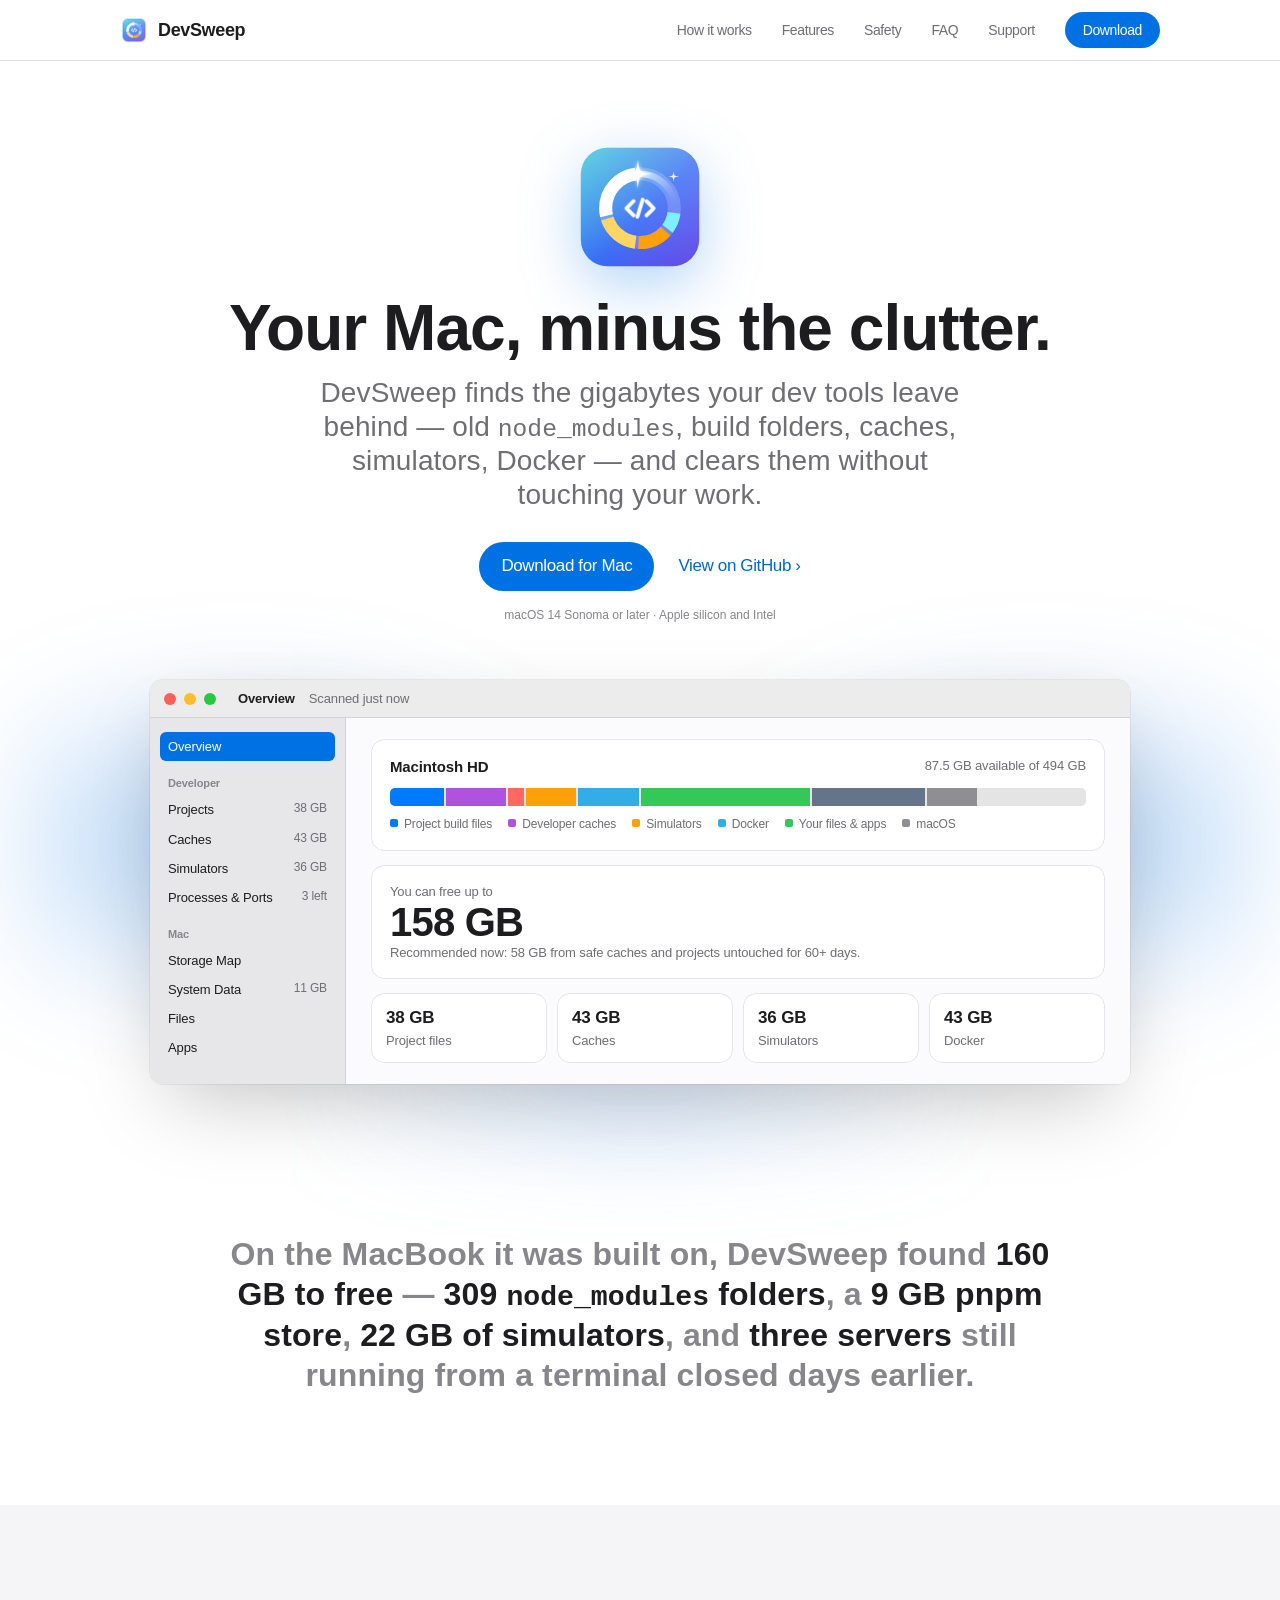
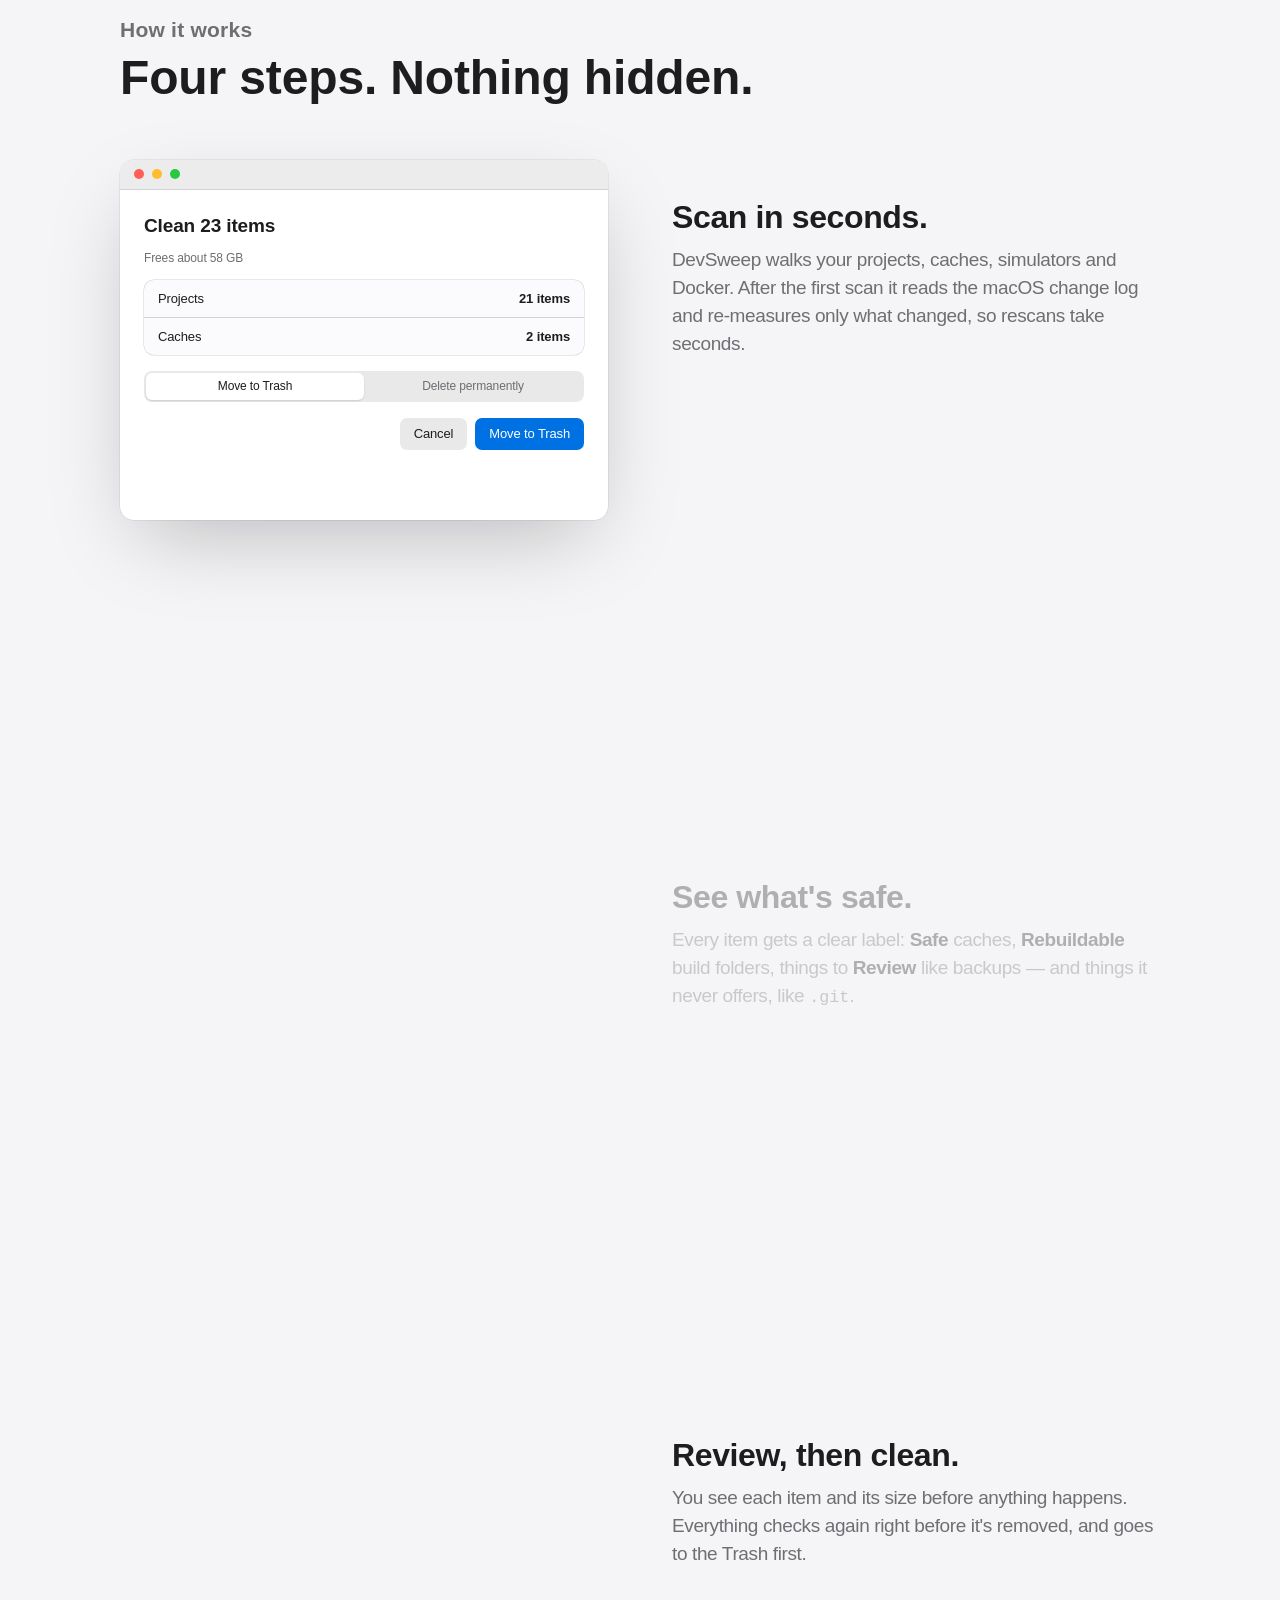
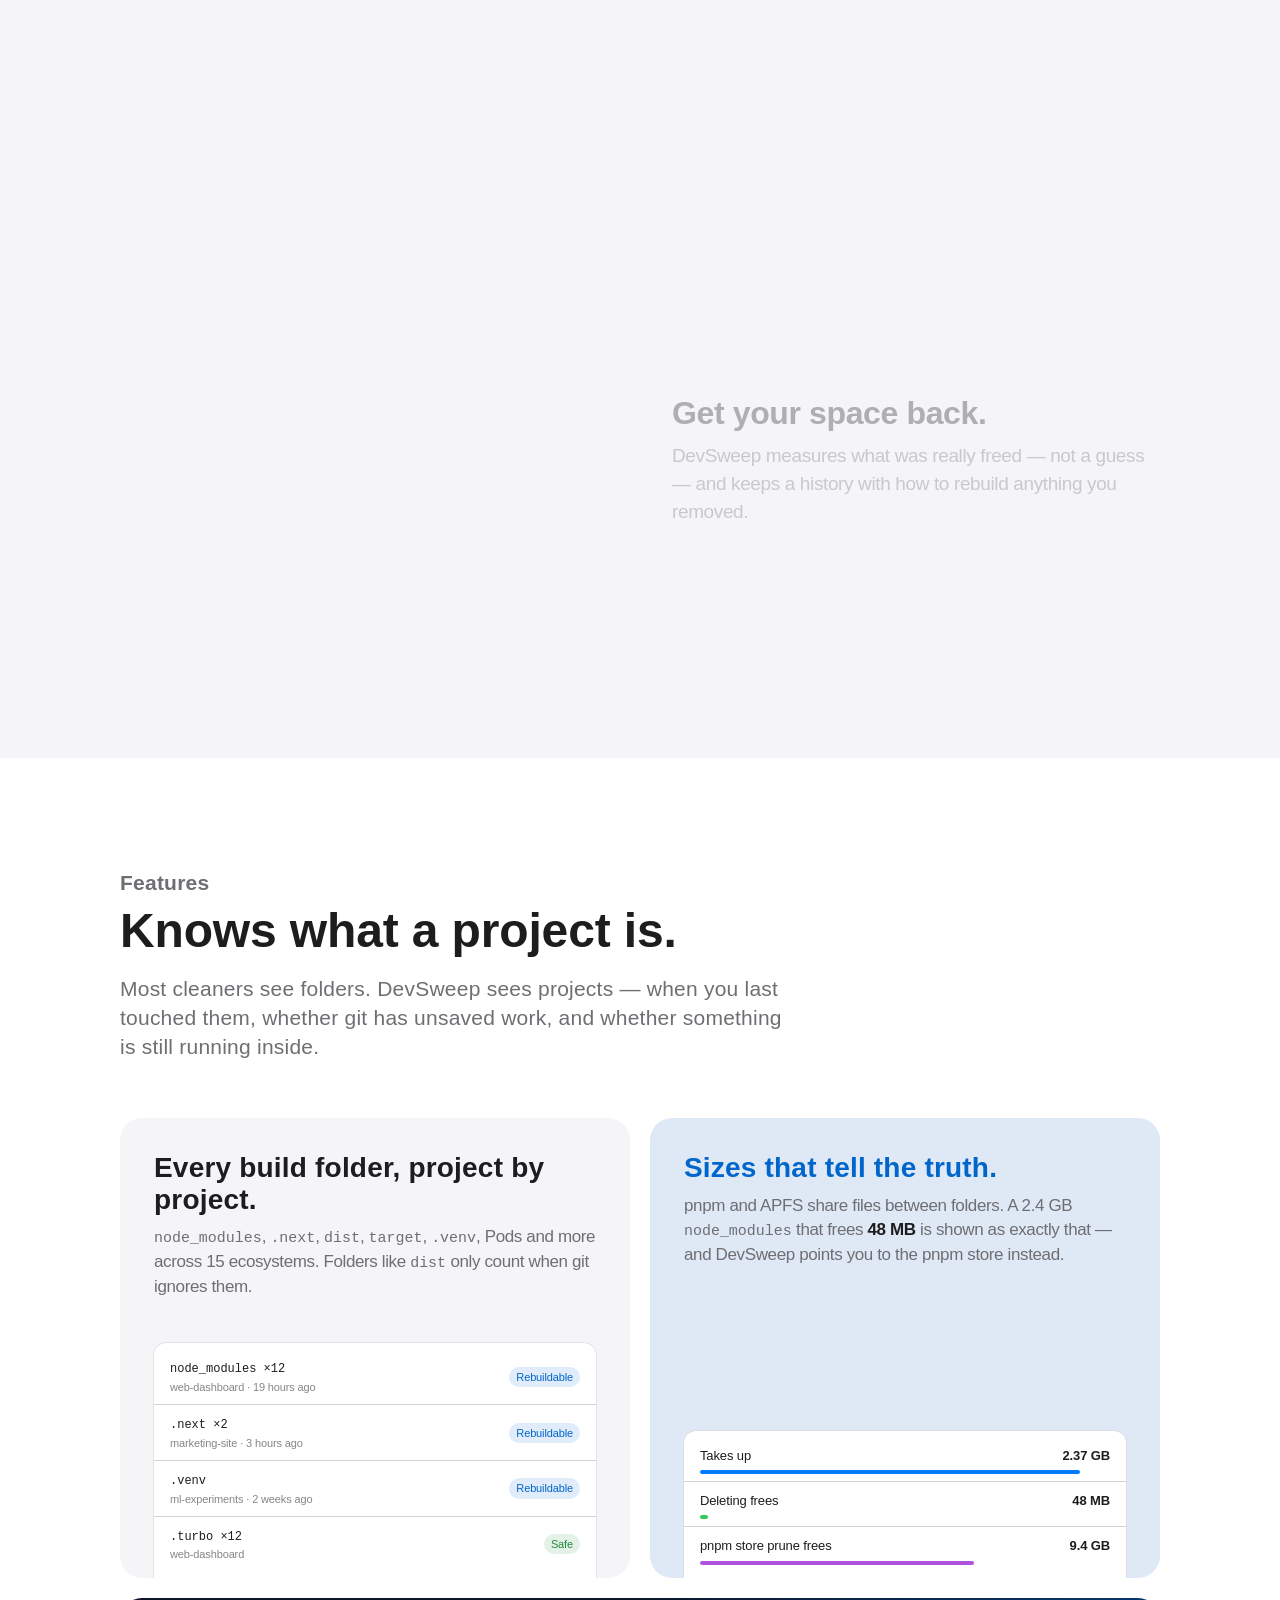
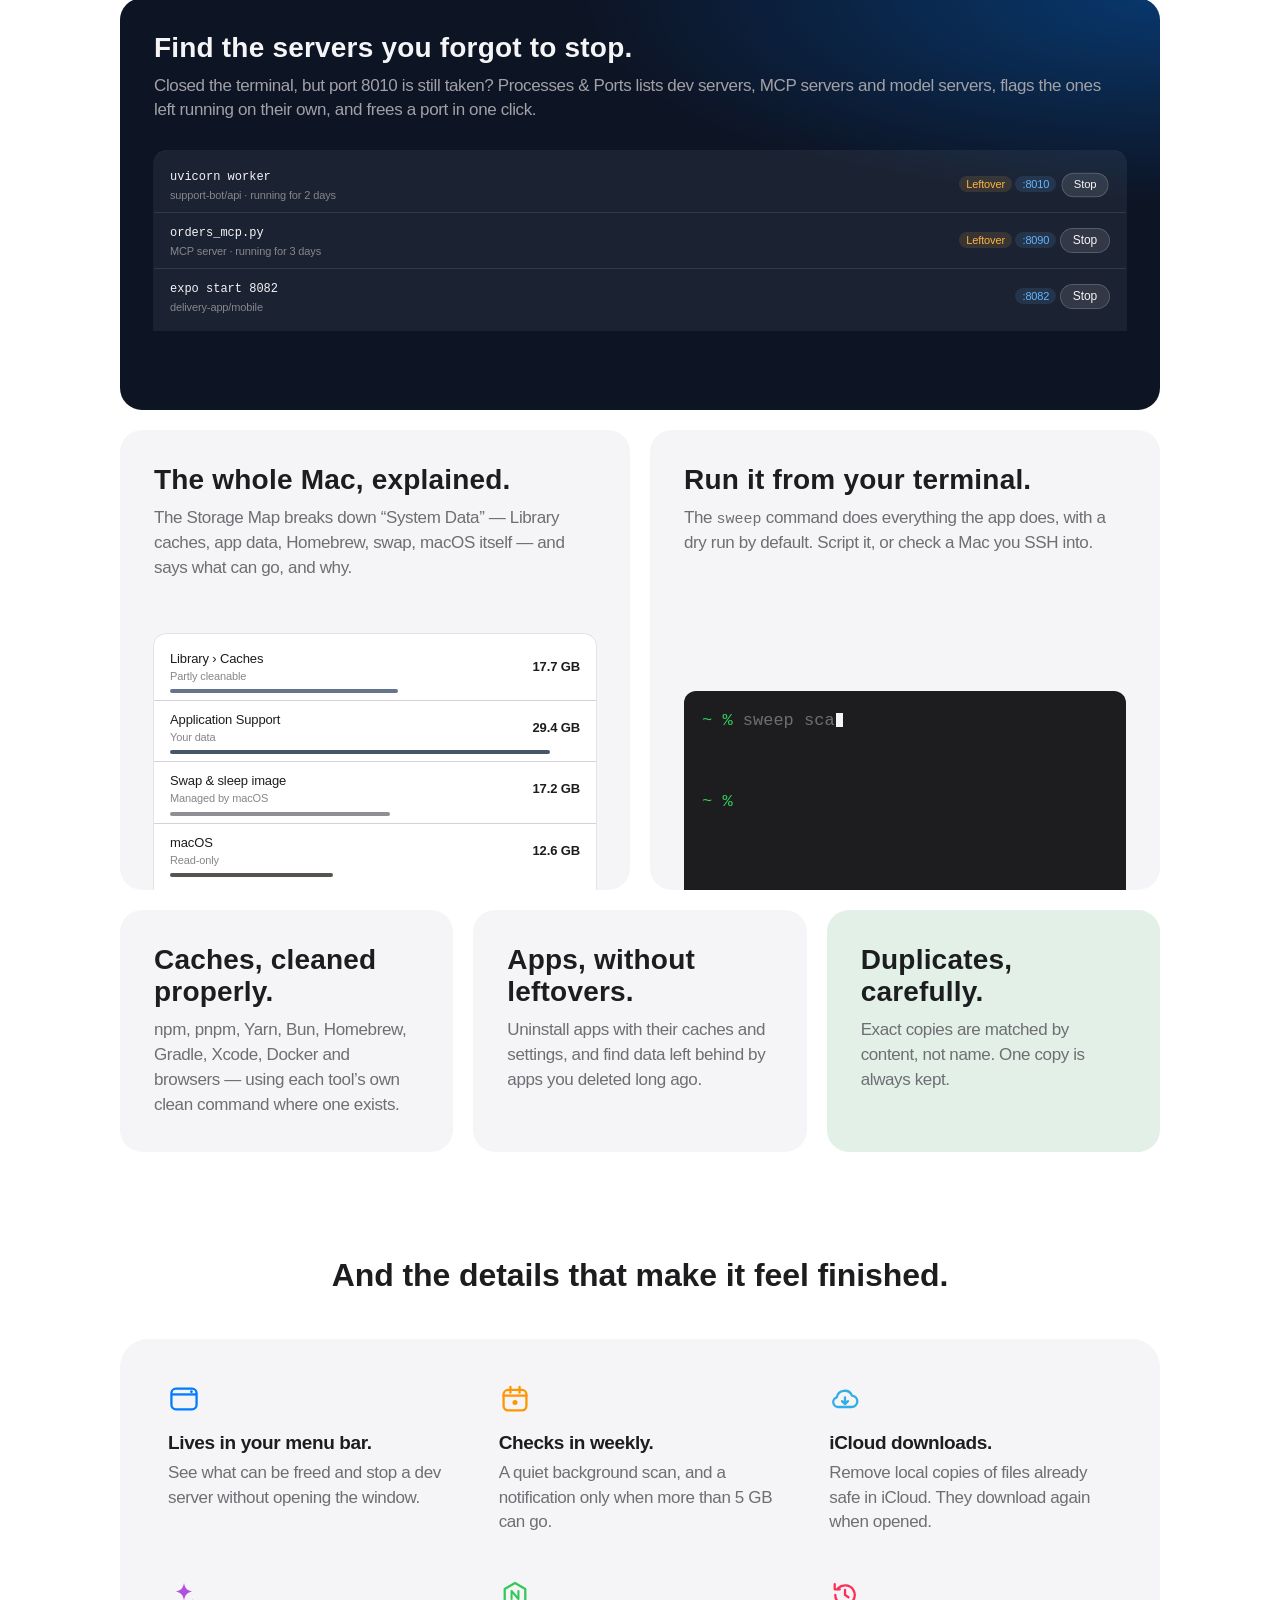
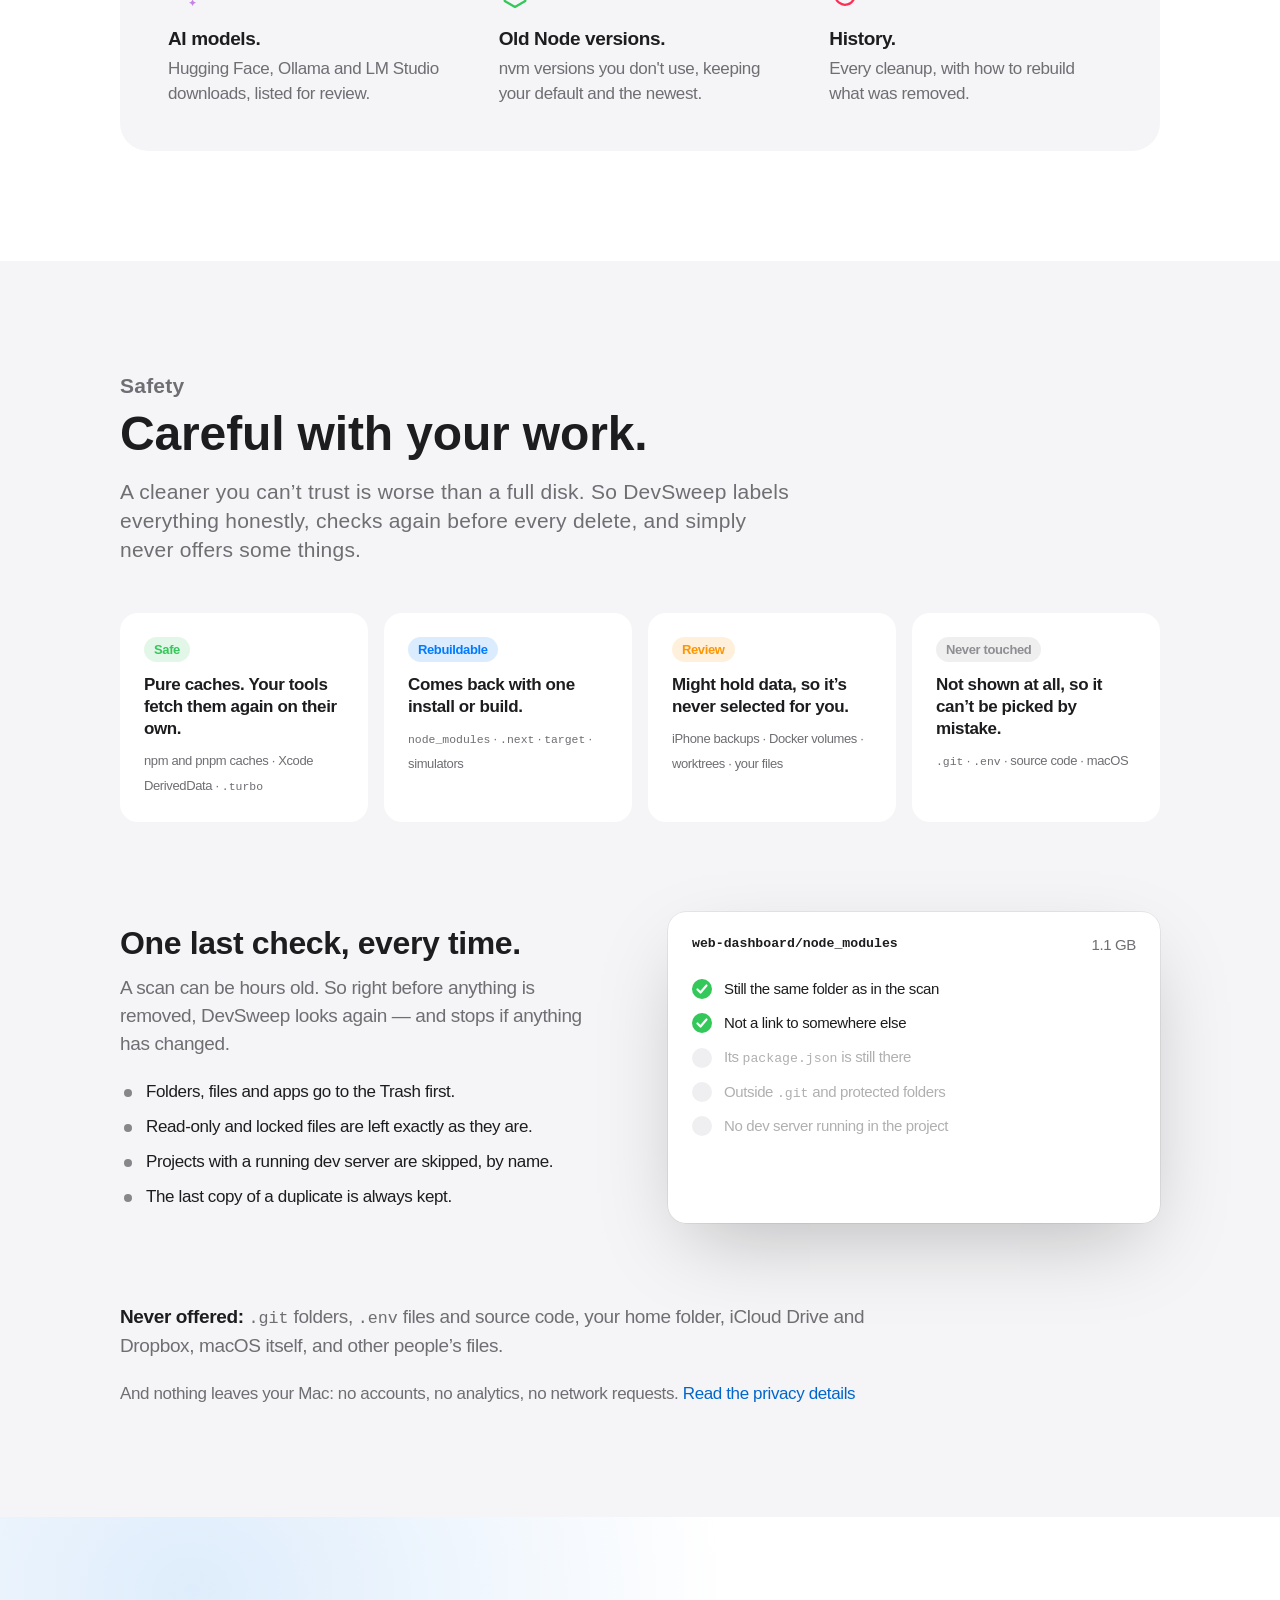
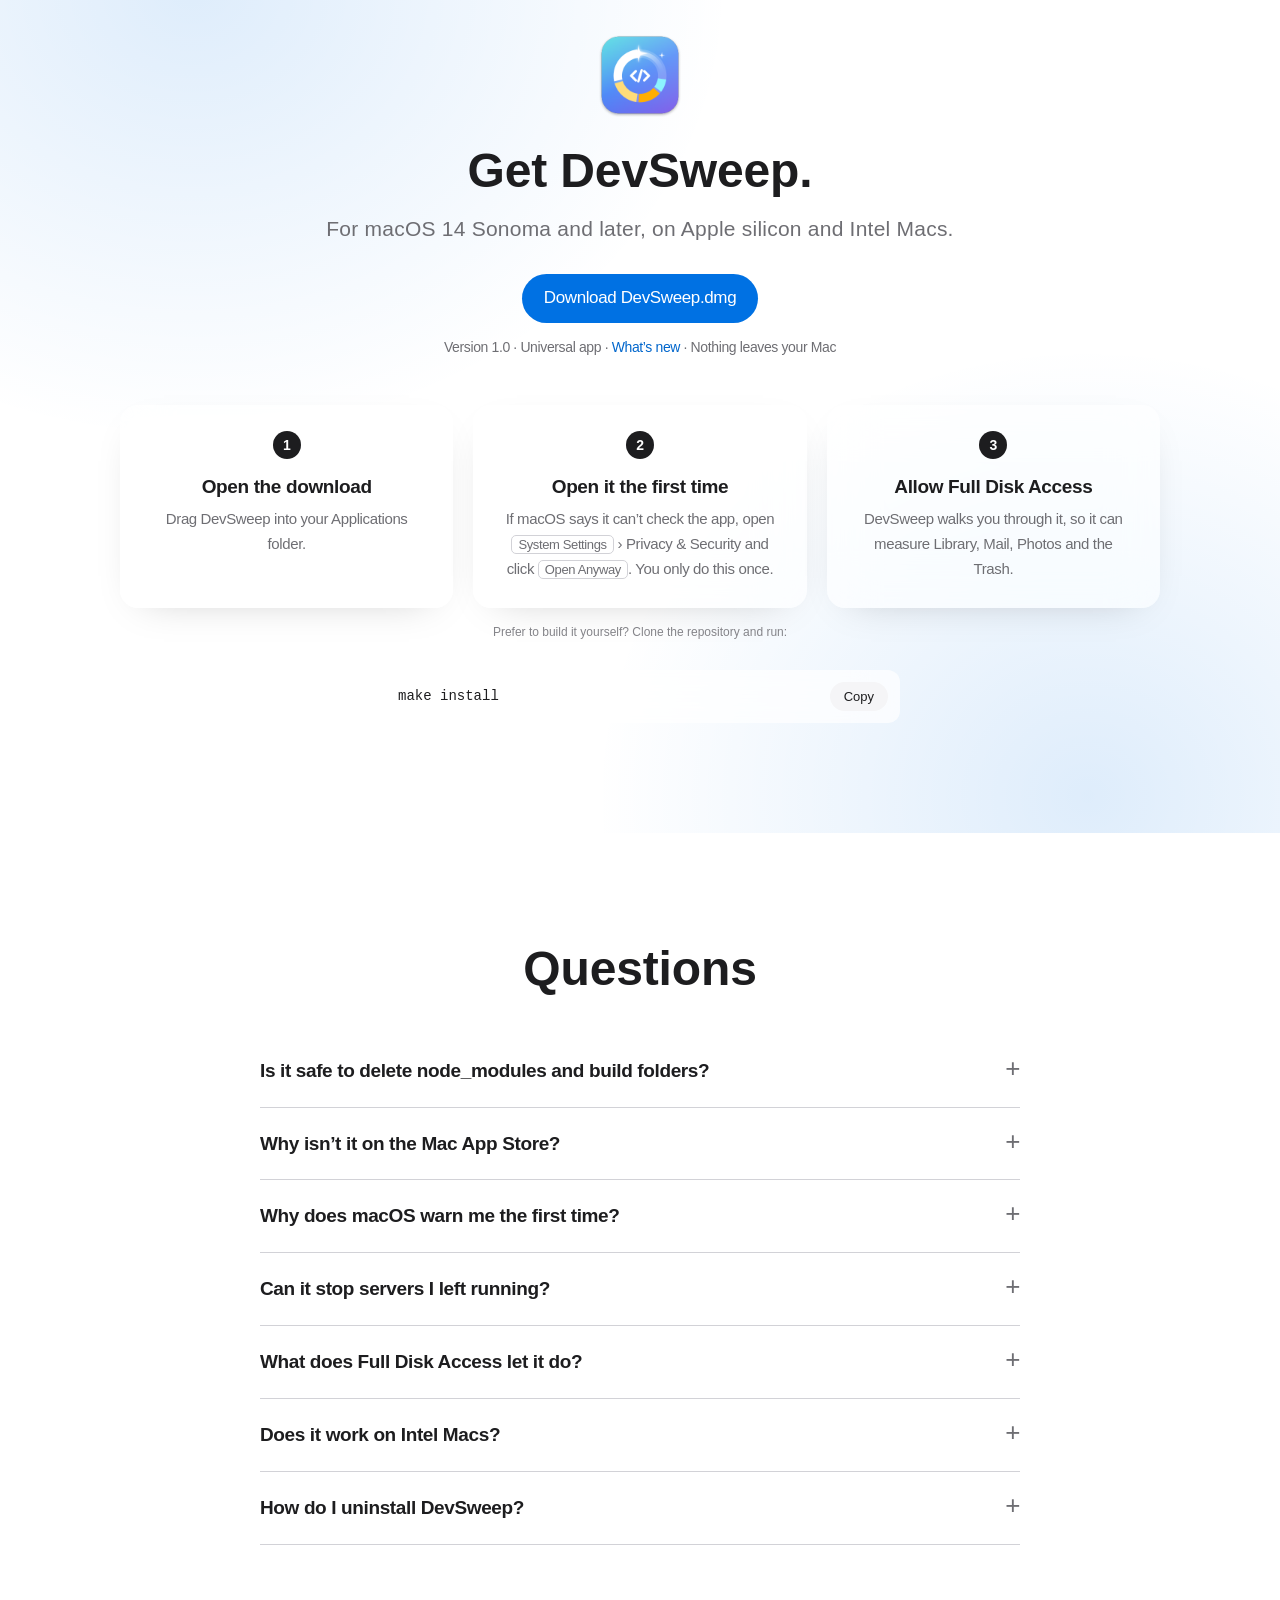
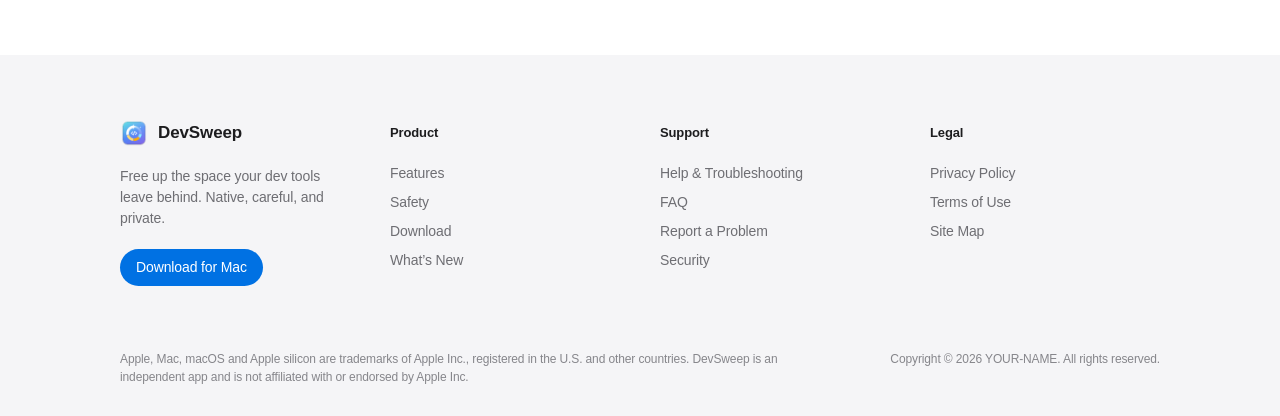
==== docs/index.html @ a15f73a6 "style(site): 🎨 primary-blue glows, accent tiles, animated FAQ, even footer and a larger header - her" ====
<!doctype html>
<html lang="en">
<head>
  <meta charset="utf-8">
  <meta name="viewport" content="width=device-width, initial-scale=1.0">
  <meta name="color-scheme" content="light dark">
  <meta name="theme-color" content="#ffffff" media="(prefers-color-scheme: light)">
  <meta name="theme-color" content="#000000" media="(prefers-color-scheme: dark)">
  <link rel="canonical" href="https://YOUR-USERNAME.github.io/devsweep/">
  <title>DevSweep — Free up the space your dev tools leave behind</title>
  <meta name="description" content="DevSweep is a native Mac app that finds old node_modules, build folders, caches, simulators, Docker data and leftover dev servers, and cleans them safely.">
  <meta property="og:title" content="DevSweep for Mac">
  <meta property="og:description" content="Free up the space your dev tools leave behind. Native, private, careful.">
  <meta property="og:image" content="https://YOUR-USERNAME.github.io/devsweep/assets/og.png">
  <meta property="og:image:width" content="1200">
  <meta property="og:image:height" content="630">
  <meta property="og:type" content="website">
  <meta name="twitter:card" content="summary_large_image">
  <link rel="icon" href="assets/favicon-64.png" type="image/png">
  <link rel="apple-touch-icon" href="assets/icon-256.png">
  <link rel="stylesheet" href="styles.css">
  <script src="main.js" defer></script>
</head>
<body>
  <a class="skip" href="#features">Skip to features</a>

  <nav class="nav" aria-label="Main">
    <div class="wrap" data-spy>
      <a class="brand" href="#top"><img src="assets/favicon-64.png" alt="" width="22" height="22">DevSweep</a>
      <span class="links"><a href="#how">How it works</a></span>
      <span class="links"><a href="#features">Features</a></span>
      <span class="links"><a href="#safety">Safety</a></span>
      <span class="links"><a href="#faq">FAQ</a></span>
      <span class="links"><a href="support.html">Support</a></span>
      <a class="pill" href="#download">Download</a>
    </div>
  </nav>

  <main id="top">
    <header class="hero">
      <div class="wrap">
        <div class="hero-logo"><svg class="logo" viewBox="0 0 100 100" role="img" aria-label="DevSweep"><defs><linearGradient id="lg-bg" x1="0" y1="0" x2="1" y2="1"><stop offset="0" stop-color="#34c7d9"/><stop offset=".55" stop-color="#386bf5"/><stop offset="1" stop-color="#6b48e6"/></linearGradient><linearGradient id="lg-hl" x1="0" y1="0" x2="0" y2="1"><stop offset="0" stop-color="#fff" stop-opacity=".22"/><stop offset="1" stop-color="#fff" stop-opacity="0"/></linearGradient><filter id="lg-glow" x="-50%" y="-50%" width="200%" height="200%"><feGaussianBlur stdDeviation="1.6"/></filter></defs><rect x="10" y="10" width="80" height="80" rx="18" fill="url(#lg-bg)"/><rect x="10" y="10" width="80" height="80" rx="18" fill="url(#lg-hl)"/><circle cx="50" cy="50.8" r="23.2" fill="none" stroke="#fff" stroke-opacity=".18" stroke-width="8.8"/><circle class="seg seg-1" cx="50" cy="50.8" r="23.2" fill="none" stroke="#ffffff" stroke-width="8.8" pathLength="360" stroke-dasharray="96 360" stroke-dashoffset="-168" style="--len:96"/><circle class="seg seg-2" cx="50" cy="50.8" r="23.2" fill="none" stroke="#ffd666" stroke-width="8.8" pathLength="360" stroke-dasharray="65 360" stroke-dashoffset="-98" style="--len:65"/><circle class="seg seg-3" cx="50" cy="50.8" r="23.2" fill="none" stroke="#ff9f0a" stroke-width="8.8" pathLength="360" stroke-dasharray="51 360" stroke-dashoffset="-42" style="--len:51"/><circle class="seg seg-4" cx="50" cy="50.8" r="23.2" fill="none" stroke="#7df1ff" stroke-width="8.8" pathLength="360" stroke-dasharray="29 360" stroke-dashoffset="-8" style="--len:29"/><g class="trail"><circle cx="50" cy="50.8" r="23.2" fill="none" stroke="#fff" stroke-opacity="0.650" stroke-width="4.4" pathLength="360" stroke-dasharray="2.6 360" stroke-dashoffset="-268"/><circle cx="50" cy="50.8" r="23.2" fill="none" stroke="#fff" stroke-opacity="0.627" stroke-width="4.4" pathLength="360" stroke-dasharray="2.6 360" stroke-dashoffset="-270"/><circle cx="50" cy="50.8" r="23.2" fill="none" stroke="#fff" stroke-opacity="0.604" stroke-width="4.4" pathLength="360" stroke-dasharray="2.6 360" stroke-dashoffset="-272"/><circle cx="50" cy="50.8" r="23.2" fill="none" stroke="#fff" stroke-opacity="0.582" stroke-width="4.4" pathLength="360" stroke-dasharray="2.6 360" stroke-dashoffset="-274"/><circle cx="50" cy="50.8" r="23.2" fill="none" stroke="#fff" stroke-opacity="0.560" stroke-width="4.4" pathLength="360" stroke-dasharray="2.6 360" stroke-dashoffset="-276"/><circle cx="50" cy="50.8" r="23.2" fill="none" stroke="#fff" stroke-opacity="0.538" stroke-width="4.4" pathLength="360" stroke-dasharray="2.6 360" stroke-dashoffset="-278"/><circle cx="50" cy="50.8" r="23.2" fill="none" stroke="#fff" stroke-opacity="0.517" stroke-width="4.4" pathLength="360" stroke-dasharray="2.6 360" stroke-dashoffset="-280"/><circle cx="50" cy="50.8" r="23.2" fill="none" stroke="#fff" stroke-opacity="0.496" stroke-width="4.4" pathLength="360" stroke-dasharray="2.6 360" stroke-dashoffset="-282"/><circle cx="50" cy="50.8" r="23.2" fill="none" stroke="#fff" stroke-opacity="0.475" stroke-width="4.4" pathLength="360" stroke-dasharray="2.6 360" stroke-dashoffset="-284"/><circle cx="50" cy="50.8" r="23.2" fill="none" stroke="#fff" stroke-opacity="0.455" stroke-width="4.4" pathLength="360" stroke-dasharray="2.6 360" stroke-dashoffset="-286"/><circle cx="50" cy="50.8" r="23.2" fill="none" stroke="#fff" stroke-opacity="0.435" stroke-width="4.4" pathLength="360" stroke-dasharray="2.6 360" stroke-dashoffset="-288"/><circle cx="50" cy="50.8" r="23.2" fill="none" stroke="#fff" stroke-opacity="0.415" stroke-width="4.4" pathLength="360" stroke-dasharray="2.6 360" stroke-dashoffset="-290"/><circle cx="50" cy="50.8" r="23.2" fill="none" stroke="#fff" stroke-opacity="0.396" stroke-width="4.4" pathLength="360" stroke-dasharray="2.6 360" stroke-dashoffset="-292"/><circle cx="50" cy="50.8" r="23.2" fill="none" stroke="#fff" stroke-opacity="0.377" stroke-width="4.4" pathLength="360" stroke-dasharray="2.6 360" stroke-dashoffset="-294"/><circle cx="50" cy="50.8" r="23.2" fill="none" stroke="#fff" stroke-opacity="0.358" stroke-width="4.4" pathLength="360" stroke-dasharray="2.6 360" stroke-dashoffset="-296"/><circle cx="50" cy="50.8" r="23.2" fill="none" stroke="#fff" stroke-opacity="0.340" stroke-width="4.4" pathLength="360" stroke-dasharray="2.6 360" stroke-dashoffset="-298"/><circle cx="50" cy="50.8" r="23.2" fill="none" stroke="#fff" stroke-opacity="0.322" stroke-width="4.4" pathLength="360" stroke-dasharray="2.6 360" stroke-dashoffset="-300"/><circle cx="50" cy="50.8" r="23.2" fill="none" stroke="#fff" stroke-opacity="0.304" stroke-width="4.4" pathLength="360" stroke-dasharray="2.6 360" stroke-dashoffset="-302"/><circle cx="50" cy="50.8" r="23.2" fill="none" stroke="#fff" stroke-opacity="0.287" stroke-width="4.4" pathLength="360" stroke-dasharray="2.6 360" stroke-dashoffset="-304"/><circle cx="50" cy="50.8" r="23.2" fill="none" stroke="#fff" stroke-opacity="0.270" stroke-width="4.4" pathLength="360" stroke-dasharray="2.6 360" stroke-dashoffset="-306"/><circle cx="50" cy="50.8" r="23.2" fill="none" stroke="#fff" stroke-opacity="0.254" stroke-width="4.4" pathLength="360" stroke-dasharray="2.6 360" stroke-dashoffset="-308"/><circle cx="50" cy="50.8" r="23.2" fill="none" stroke="#fff" stroke-opacity="0.238" stroke-width="4.4" pathLength="360" stroke-dasharray="2.6 360" stroke-dashoffset="-310"/><circle cx="50" cy="50.8" r="23.2" fill="none" stroke="#fff" stroke-opacity="0.222" stroke-width="4.4" pathLength="360" stroke-dasharray="2.6 360" stroke-dashoffset="-312"/><circle cx="50" cy="50.8" r="23.2" fill="none" stroke="#fff" stroke-opacity="0.207" stroke-width="4.4" pathLength="360" stroke-dasharray="2.6 360" stroke-dashoffset="-314"/><circle cx="50" cy="50.8" r="23.2" fill="none" stroke="#fff" stroke-opacity="0.192" stroke-width="4.4" pathLength="360" stroke-dasharray="2.6 360" stroke-dashoffset="-316"/><circle cx="50" cy="50.8" r="23.2" fill="none" stroke="#fff" stroke-opacity="0.178" stroke-width="4.4" pathLength="360" stroke-dasharray="2.6 360" stroke-dashoffset="-318"/><circle cx="50" cy="50.8" r="23.2" fill="none" stroke="#fff" stroke-opacity="0.164" stroke-width="4.4" pathLength="360" stroke-dasharray="2.6 360" stroke-dashoffset="-320"/><circle cx="50" cy="50.8" r="23.2" fill="none" stroke="#fff" stroke-opacity="0.150" stroke-width="4.4" pathLength="360" stroke-dasharray="2.6 360" stroke-dashoffset="-322"/><circle cx="50" cy="50.8" r="23.2" fill="none" stroke="#fff" stroke-opacity="0.137" stroke-width="4.4" pathLength="360" stroke-dasharray="2.6 360" stroke-dashoffset="-324"/><circle cx="50" cy="50.8" r="23.2" fill="none" stroke="#fff" stroke-opacity="0.124" stroke-width="4.4" pathLength="360" stroke-dasharray="2.6 360" stroke-dashoffset="-326"/><circle cx="50" cy="50.8" r="23.2" fill="none" stroke="#fff" stroke-opacity="0.112" stroke-width="4.4" pathLength="360" stroke-dasharray="2.6 360" stroke-dashoffset="-328"/><circle cx="50" cy="50.8" r="23.2" fill="none" stroke="#fff" stroke-opacity="0.100" stroke-width="4.4" pathLength="360" stroke-dasharray="2.6 360" stroke-dashoffset="-330"/><circle cx="50" cy="50.8" r="23.2" fill="none" stroke="#fff" stroke-opacity="0.089" stroke-width="4.4" pathLength="360" stroke-dasharray="2.6 360" stroke-dashoffset="-332"/><circle cx="50" cy="50.8" r="23.2" fill="none" stroke="#fff" stroke-opacity="0.078" stroke-width="4.4" pathLength="360" stroke-dasharray="2.6 360" stroke-dashoffset="-334"/><circle cx="50" cy="50.8" r="23.2" fill="none" stroke="#fff" stroke-opacity="0.068" stroke-width="4.4" pathLength="360" stroke-dasharray="2.6 360" stroke-dashoffset="-336"/><circle cx="50" cy="50.8" r="23.2" fill="none" stroke="#fff" stroke-opacity="0.059" stroke-width="4.4" pathLength="360" stroke-dasharray="2.6 360" stroke-dashoffset="-338"/><circle cx="50" cy="50.8" r="23.2" fill="none" stroke="#fff" stroke-opacity="0.049" stroke-width="4.4" pathLength="360" stroke-dasharray="2.6 360" stroke-dashoffset="-340"/><circle cx="50" cy="50.8" r="23.2" fill="none" stroke="#fff" stroke-opacity="0.041" stroke-width="4.4" pathLength="360" stroke-dasharray="2.6 360" stroke-dashoffset="-342"/><circle cx="50" cy="50.8" r="23.2" fill="none" stroke="#fff" stroke-opacity="0.033" stroke-width="4.4" pathLength="360" stroke-dasharray="2.6 360" stroke-dashoffset="-344"/><circle cx="50" cy="50.8" r="23.2" fill="none" stroke="#fff" stroke-opacity="0.026" stroke-width="4.4" pathLength="360" stroke-dasharray="2.6 360" stroke-dashoffset="-346"/><circle cx="50" cy="50.8" r="23.2" fill="none" stroke="#fff" stroke-opacity="0.019" stroke-width="4.4" pathLength="360" stroke-dasharray="2.6 360" stroke-dashoffset="-348"/><circle cx="50" cy="50.8" r="23.2" fill="none" stroke="#fff" stroke-opacity="0.014" stroke-width="4.4" pathLength="360" stroke-dasharray="2.6 360" stroke-dashoffset="-350"/><circle cx="50" cy="50.8" r="23.2" fill="none" stroke="#fff" stroke-opacity="0.009" stroke-width="4.4" pathLength="360" stroke-dasharray="2.6 360" stroke-dashoffset="-352"/><circle cx="50" cy="50.8" r="23.2" fill="none" stroke="#fff" stroke-opacity="0.004" stroke-width="4.4" pathLength="360" stroke-dasharray="2.6 360" stroke-dashoffset="-354"/><circle cx="50" cy="50.8" r="23.2" fill="none" stroke="#fff" stroke-opacity="0.001" stroke-width="4.4" pathLength="360" stroke-dasharray="2.6 360" stroke-dashoffset="-356"/></g><path class="brackets" d="M45.60 46.00L40.80 50.80L45.60 55.60M54.40 46.00L59.20 50.80L54.40 55.60M51.76 45.04L48.24 56.56" fill="none" stroke="#fff" stroke-width="2.56" stroke-linecap="round" stroke-linejoin="round"/><g class="spark spark-main" style="transform-origin:48.54px 27.65px"><path d="M48.54 18.05C47.46 26.56 47.46 26.56 38.94 27.65C47.46 28.73 47.46 28.73 48.54 37.25C49.63 28.73 49.63 28.73 58.14 27.65C49.63 26.56 49.63 26.56 48.54 18.05Z" fill="#fff" filter="url(#lg-glow)" opacity=".9"/><path d="M48.54 18.05C47.46 26.56 47.46 26.56 38.94 27.65C47.46 28.73 47.46 28.73 48.54 37.25C49.63 28.73 49.63 28.73 58.14 27.65C49.63 26.56 49.63 26.56 48.54 18.05Z" fill="#fff"/></g><path class="spark spark-small" style="transform-origin:72.74px 29.46px" d="M72.74 25.86C72.33 29.05 72.33 29.05 69.14 29.46C72.33 29.86 72.33 29.86 72.74 33.06C73.14 29.86 73.14 29.86 76.34 29.46C73.14 29.05 73.14 29.05 72.74 25.86Z" fill="#fff" opacity=".9"/></svg></div>
        <h1 class="headline enter" style="--delay: 0.15s">Your Mac, minus the clutter.</h1>
        <p class="subhead enter" style="--delay: 0.3s">DevSweep finds the gigabytes your dev tools leave behind — old <code>node_modules</code>, build folders, caches, simulators, Docker — and clears them without touching your work.</p>
        <div class="actions enter" style="--delay: 0.45s">
          <a class="pill" href="#download" data-goatcounter-click="download-hero">Download for Mac</a>
          <a class="chevron" href="https://github.com/YOUR-USERNAME/devsweep">View on GitHub</a>
        </div>
        <p class="fineprint enter" style="--delay: 0.55s">macOS 14 Sonoma or later · Apple silicon and Intel</p>

        <div class="hero-stage enter" style="--delay: 0.7s">
        <scan-window class="window" role="img" aria-label="The DevSweep window finishing a scan: 160 GB can be freed, split into project files, caches, simulators and Docker.">
          <div class="window-bar"><span></span><span></span><span></span><b>Overview</b><em class="status" data-busy="Measuring 386 folders…">Scanned just now</em></div>
          <div class="scan-line"></div>
          <div class="window-body">
            <div class="window-side">
              <div class="on">Overview</div>
              <h4>Developer</h4>
              <div>Projects <small>38 GB</small></div>
              <div>Caches <small>43 GB</small></div>
              <div>Simulators <small>36 GB</small></div>
              <div>Processes &amp; Ports <small>3 left</small></div>
              <h4>Mac</h4>
              <div>Storage Map</div>
              <div>System Data <small>11 GB</small></div>
              <div>Files</div>
              <div>Apps</div>
            </div>
            <div class="window-main">
              <div class="card step-in" style="--i: 0">
                <h5>Macintosh HD <small>87.5 GB available of 494 GB</small></h5>
                <storage-bar>
                  <span style="--share:7.69%;background:var(--seg-projects)"></span><span style="--share:8.70%;background:var(--seg-caches)"></span><span style="--share:2.23%;background:var(--seg-system)"></span><span style="--share:7.29%;background:var(--seg-sims)"></span><span style="--share:8.70%;background:var(--seg-docker)"></span><span style="--share:24.29%;background:var(--seg-data)"></span><span style="--share:16.19%;background:var(--seg-library)"></span><span style="--share:7.29%;background:var(--seg-macos)"></span>
                </storage-bar>
                <div class="legend">
                  <span><i class="dot" style="background:var(--seg-projects)"></i>Project build files</span>
                  <span><i class="dot" style="background:var(--seg-caches)"></i>Developer caches</span>
                  <span><i class="dot" style="background:var(--seg-sims)"></i>Simulators</span>
                  <span><i class="dot" style="background:var(--seg-docker)"></i>Docker</span>
                  <span><i class="dot" style="background:var(--seg-data)"></i>Your files &amp; apps</span>
                  <span><i class="dot" style="background:var(--seg-macos)"></i>macOS</span>
                </div>
              </div>
              <div class="card step-in" style="--i: 1">
                <span class="muted">You can free up to</span>
                <div class="big-number"><count-up data-to="160">160</count-up> GB</div>
                <span class="muted">Recommended now: 58 GB from safe caches and projects untouched for 60+ days.</span>
              </div>
              <div class="mini-grid">
                <div class="card step-in" style="--i: 2"><b>38 GB</b><span class="muted">Project files</span></div>
                <div class="card step-in" style="--i: 3"><b>43 GB</b><span class="muted">Caches</span></div>
                <div class="card step-in" style="--i: 4"><b>36 GB</b><span class="muted">Simulators</span></div>
                <div class="card step-in" style="--i: 5"><b>43 GB</b><span class="muted">Docker</span></div>
              </div>
            </div>
          </div>
        </scan-window>
        </div>
      </div>
    </header>

    <section>
      <div class="wrap">
        <p class="proof reveal">On the MacBook it was built on, DevSweep found <span>160 GB to free</span> — <span>309 <code>node_modules</code> folders</span>, a <span>9 GB pnpm store</span>, <span>22 GB of simulators</span>, and <span>three servers</span> still running from a terminal closed days earlier.</p>
      </div>
    </section>

    <section class="alt story" id="how">
      <div class="wrap">
        <p class="eyebrow">How it works</p>
        <h2 class="section-title">Four steps. Nothing hidden.</h2>

        <story-steps class="story-grid">
          <div class="story-device" aria-hidden="true">
            <div class="device">
              <div class="window-bar small"><span></span><span></span><span></span></div>
              <div class="screens">
                <div class="screen" data-screen="1">
                  <div class="screen-title">Scanning your Mac</div>
                  <div class="progress"><i></i></div>
                  <p class="muted tiny">Measuring 214 of 386 folders…</p>
                  <ul class="found">
                    <li><code>node_modules</code><b>2.37 GB</b></li>
                    <li><code>.next</code><b>1.82 GB</b></li>
                    <li>pnpm store<b>9.4 GB</b></li>
                    <li>iPhone 16 Pro simulator<b>4.3 GB</b></li>
                  </ul>
                </div>
                <div class="screen" data-screen="2">
                  <div class="screen-title">What's safe to remove</div>
                  <ul class="found">
                    <li>npm cache<span class="tag green">Safe</span></li>
                    <li>Xcode DerivedData<span class="tag green">Safe</span></li>
                    <li><code>node_modules</code> · 6 months old<span class="tag blue">Rebuildable</span></li>
                    <li>iPhone backup<span class="tag orange">Review</span></li>
                    <li><code>.git</code><span class="tag gray">Never</span></li>
                  </ul>
                </div>
                <div class="screen" data-screen="3">
                  <div class="screen-title">Clean 23 items</div>
                  <p class="muted tiny">Frees about 58 GB</p>
                  <ul class="found">
                    <li>Projects<b>21 items</b></li>
                    <li>Caches<b>2 items</b></li>
                  </ul>
                  <div class="segmented"><span class="on">Move to Trash</span><span>Delete permanently</span></div>
                  <div class="sheet-buttons"><span class="ghost">Cancel</span><span class="primary">Move to Trash</span></div>
                </div>
                <div class="screen" data-screen="4">
                  <div class="check-mark"></div>
                  <div class="screen-title center">Freed 58 GB</div>
                  <p class="muted tiny center">Your disk has 146 GB available.</p>
                  <div class="shrink-bar"><i></i></div>
                </div>
              </div>
            </div>
          </div>

          <ol class="story-text">
            <li data-step="1">
              <h3>Scan in seconds.</h3>
              <p>DevSweep walks your projects, caches, simulators and Docker. After the first scan it reads the macOS change log and re-measures only what changed, so rescans take seconds.</p>
            </li>
            <li data-step="2">
              <h3>See what's safe.</h3>
              <p>Every item gets a clear label: <strong>Safe</strong> caches, <strong>Rebuildable</strong> build folders, things to <strong>Review</strong> like backups — and things it never offers, like <code>.git</code>.</p>
            </li>
            <li data-step="3">
              <h3>Review, then clean.</h3>
              <p>You see each item and its size before anything happens. Everything checks again right before it's removed, and goes to the Trash first.</p>
            </li>
            <li data-step="4">
              <h3>Get your space back.</h3>
              <p>DevSweep measures what was really freed — not a guess — and keeps a history with how to rebuild anything you removed.</p>
            </li>
          </ol>
        </story-steps>
      </div>
    </section>

    <section id="features">
      <div class="wrap">
        <p class="eyebrow">Features</p>
        <h2 class="section-title">Knows what a project is.</h2>
        <p class="lede">Most cleaners see folders. DevSweep sees projects — when you last touched them, whether git has unsaved work, and whether something is still running inside.</p>

        <div class="tiles">
          <article class="tile reveal">
            <h3>Every build folder, project by project.</h3>
            <p><code>node_modules</code>, <code>.next</code>, <code>dist</code>, <code>target</code>, <code>.venv</code>, Pods and more across 15 ecosystems. Folders like <code>dist</code> only count when git ignores them.</p>
            <div class="demo" aria-hidden="true">
              <div class="rows cascade">
                <div><span><code>node_modules ×12</code><small>web-dashboard · 19 hours ago</small></span><span class="tag blue">Rebuildable</span></div>
                <div><span><code>.next ×2</code><small>marketing-site · 3 hours ago</small></span><span class="tag blue">Rebuildable</span></div>
                <div><span><code>.venv</code><small>ml-experiments · 2 weeks ago</small></span><span class="tag blue">Rebuildable</span></div>
                <div><span><code>.turbo ×12</code><small>web-dashboard</small></span><span class="tag green">Safe</span></div>
              </div>
            </div>
          </article>

          <article class="tile tint-blue reveal">
            <h3>Sizes that tell the truth.</h3>
            <p>pnpm and APFS share files between folders. A 2.4 GB <code>node_modules</code> that frees <strong>48 MB</strong> is shown as exactly that — and DevSweep points you to the pnpm store instead.</p>
            <div class="demo" aria-hidden="true">
              <div class="rows compare">
                <div><span>Takes up</span><b>2.37 GB</b><i style="--to: 100%"></i></div>
                <div><span>Deleting frees</span><b>48 MB</b><i style="--to: 2%"></i></div>
                <div><span>pnpm store prune frees</span><b>9.4 GB</b><i style="--to: 72%"></i></div>
              </div>
            </div>
          </article>

          <article class="tile wide dark reveal">
            <h3>Find the servers you forgot to stop.</h3>
            <p>Closed the terminal, but port 8010 is still taken? Processes &amp; Ports lists dev servers, MCP servers and model servers, flags the ones left running on their own, and frees a port in one click.</p>
            <div class="demo" aria-hidden="true">
              <process-demo class="rows procs">
                <div class="proc victim"><span><code>uvicorn worker</code><small>support-bot/api · running for 2 days</small></span><span><span class="tag orange">Leftover</span> <span class="tag blue">:8010</span> <span class="stop">Stop</span></span></div>
                <div class="proc"><span><code>orders_mcp.py</code><small>MCP server · running for 3 days</small></span><span><span class="tag orange">Leftover</span> <span class="tag blue">:8090</span> <span class="stop">Stop</span></span></div>
                <div class="proc"><span><code>expo start 8082</code><small>delivery-app/mobile</small></span><span><span class="tag blue">:8082</span> <span class="stop">Stop</span></span></div>
                <p class="toast">Port 8010 is free</p>
              </process-demo>
            </div>
          </article>

          <article class="tile reveal">
            <h3>The whole Mac, explained.</h3>
            <p>The Storage Map breaks down “System Data” — Library caches, app data, Homebrew, swap, macOS itself — and says what can go, and why.</p>
            <div class="demo" aria-hidden="true">
              <div class="rows map">
                <div><span>Library › Caches<small>Partly cleanable</small></span><b>17.7 GB</b><i style="--to: 60%; background: var(--seg-library)"></i></div>
                <div><span>Application Support<small>Your data</small></span><b>29.4 GB</b><i style="--to: 100%; background: #475569"></i></div>
                <div><span>Swap &amp; sleep image<small>Managed by macOS</small></span><b>17.2 GB</b><i style="--to: 58%; background: var(--seg-macos)"></i></div>
                <div><span>macOS<small>Read-only</small></span><b>12.6 GB</b><i style="--to: 43%; background: #57534e"></i></div>
              </div>
            </div>
          </article>

          <article class="tile reveal">
            <h3>Run it from your terminal.</h3>
            <p>The <code>sweep</code> command does everything the app does, with a dry run by default. Script it, or check a Mac you SSH into.</p>
            <div class="demo" aria-hidden="true">
              <type-terminal class="terminal">
                <p class="cmd" data-type="sweep scan"><span class="prompt">~ %</span> <span class="typed">sweep scan</span></p>
                <p class="out">Reclaimable  160 GB  (projects 38 GB, caches 43 GB…)</p>
                <p class="out">Scanned in 9.5s — measured 6 changed folders</p>
                <p class="cmd" data-type="sweep ps"><span class="prompt">~ %</span> <span class="typed">sweep ps</span></p>
                <p class="out">28430  uvicorn worker   :8010 · leftover</p>
                <p class="out">49981  tsx watch        leftover</p>
              </type-terminal>
            </div>
          </article>

          <article class="tile third reveal">
            <h3>Caches, cleaned properly.</h3>
            <p>npm, pnpm, Yarn, Bun, Homebrew, Gradle, Xcode, Docker and browsers — using each tool’s own clean command where one exists.</p>
          </article>
          <article class="tile third reveal">
            <h3>Apps, without leftovers.</h3>
            <p>Uninstall apps with their caches and settings, and find data left behind by apps you deleted long ago.</p>
          </article>
          <article class="tile third tint-green reveal">
            <h3>Duplicates, carefully.</h3>
            <p>Exact copies are matched by content, not name. One copy is always kept.</p>
          </article>
        </div>

        <h3 class="more-title reveal">And the details that make it feel finished.</h3>
        <ul class="more reveal">
          <li><span class="more-icon" style="color:#007aff"><svg viewBox="0 0 28 28" aria-hidden="true"><rect x="3" y="5" width="22" height="18" rx="4" fill="none" stroke="currentColor" stroke-width="2"/><path d="M3 10h22" stroke="currentColor" stroke-width="2"/><circle cx="20.5" cy="7.6" r="1.2" fill="currentColor"/></svg></span><b>Lives in your menu bar.</b>See what can be freed and stop a dev server without opening the window.</li>
          <li><span class="more-icon" style="color:#ff9500"><svg viewBox="0 0 28 28" aria-hidden="true"><rect x="4" y="6" width="20" height="18" rx="4" fill="none" stroke="currentColor" stroke-width="2"/><path d="M4 11h20M10 3.5v5M18 3.5v5" stroke="currentColor" stroke-width="2" stroke-linecap="round"/><circle cx="14" cy="17" r="2.2" fill="currentColor"/></svg></span><b>Checks in weekly.</b>A quiet background scan, and a notification only when more than 5 GB can go.</li>
          <li><span class="more-icon" style="color:#32ade6"><svg viewBox="0 0 28 28" aria-hidden="true"><path d="M8.5 21h11a5 5 0 0 0 .6-10 7 7 0 0 0-13.3 1.6A4.3 4.3 0 0 0 8.5 21z" fill="none" stroke="currentColor" stroke-width="2" stroke-linejoin="round"/><path d="M14 12.5v6m-2.6-2.6L14 18.5l2.6-2.6" fill="none" stroke="currentColor" stroke-width="2" stroke-linecap="round" stroke-linejoin="round"/></svg></span><b>iCloud downloads.</b>Remove local copies of files already safe in iCloud. They download again when opened.</li>
          <li><span class="more-icon" style="color:#af52de"><svg viewBox="0 0 28 28" aria-hidden="true"><path d="M14 3.5c.9 4.8 2.7 6.6 7.5 7.5-4.8.9-6.6 2.7-7.5 7.5-.9-4.8-2.7-6.6-7.5-7.5 4.8-.9 6.6-2.7 7.5-7.5z" fill="currentColor"/><path d="M21.5 17.5c.4 2 1.2 2.8 3.2 3.2-2 .4-2.8 1.2-3.2 3.2-.4-2-1.2-2.8-3.2-3.2 2-.4 2.8-1.2 3.2-3.2z" fill="currentColor" opacity=".7"/></svg></span><b>AI models.</b>Hugging Face, Ollama and LM Studio downloads, listed for review.</li>
          <li><span class="more-icon" style="color:#34c759"><svg viewBox="0 0 28 28" aria-hidden="true"><path d="M14 3.5l9 5.2v10.6l-9 5.2-9-5.2V8.7z" fill="none" stroke="currentColor" stroke-width="2" stroke-linejoin="round"/><path d="M11 17.5V10.5l6 7V10.5" fill="none" stroke="currentColor" stroke-width="1.8" stroke-linecap="round" stroke-linejoin="round"/></svg></span><b>Old Node versions.</b>nvm versions you don't use, keeping your default and the newest.</li>
          <li><span class="more-icon" style="color:#ff2d55"><svg viewBox="0 0 28 28" aria-hidden="true"><path d="M5.5 14a8.5 8.5 0 1 0 2.5-6" fill="none" stroke="currentColor" stroke-width="2" stroke-linecap="round"/><path d="M5 4.5v4.5h4.5" fill="none" stroke="currentColor" stroke-width="2" stroke-linecap="round" stroke-linejoin="round"/><path d="M14 9.5V14l3 2" fill="none" stroke="currentColor" stroke-width="2" stroke-linecap="round"/></svg></span><b>History.</b>Every cleanup, with how to rebuild what was removed.</li>
        </ul>
      </div>
    </section>

    <section class="alt" id="safety">
      <div class="wrap">
        <p class="eyebrow">Safety</p>
        <h2 class="section-title">Careful with your work.</h2>
        <p class="lede">A cleaner you can’t trust is worse than a full disk. So DevSweep labels everything honestly, checks again before every delete, and simply never offers some things.</p>

        <div class="tiers">
          <article class="tier reveal" style="--tier: #34c759">
            <span class="tier-label">Safe</span>
            <p>Pure caches. Your tools fetch them again on their own.</p>
            <small>npm and pnpm caches · Xcode DerivedData · <code>.turbo</code></small>
          </article>
          <article class="tier reveal" style="--tier: #007aff">
            <span class="tier-label">Rebuildable</span>
            <p>Comes back with one install or build.</p>
            <small><code>node_modules</code> · <code>.next</code> · <code>target</code> · simulators</small>
          </article>
          <article class="tier reveal" style="--tier: #ff9500">
            <span class="tier-label">Review</span>
            <p>Might hold data, so it’s never selected for you.</p>
            <small>iPhone backups · Docker volumes · worktrees · your files</small>
          </article>
          <article class="tier reveal" style="--tier: #8e8e93">
            <span class="tier-label">Never touched</span>
            <p>Not shown at all, so it can’t be picked by mistake.</p>
            <small><code>.git</code> · <code>.env</code> · source code · macOS</small>
          </article>
        </div>

        <div class="safety-split">
          <div class="reveal">
            <h3 class="sub-title">One last check, every time.</h3>
            <p class="sub-lede">A scan can be hours old. So right before anything is removed, DevSweep looks again — and stops if anything has changed.</p>
            <ul class="fine-list">
              <li>Folders, files and apps go to the Trash first.</li>
              <li>Read-only and locked files are left exactly as they are.</li>
              <li>Projects with a running dev server are skipped, by name.</li>
              <li>The last copy of a duplicate is always kept.</li>
            </ul>
          </div>
          <safety-check class="check-card" role="group" aria-label="Example: the checks DevSweep runs right before moving a node_modules folder to the Trash.">
            <div class="check-head"><code>web-dashboard/node_modules</code><span>1.1 GB</span></div>
            <ol>
              <li><span>Still the same folder as in the scan</span></li>
              <li><span>Not a link to somewhere else</span></li>
              <li><span>Its <code>package.json</code> is still there</span></li>
              <li><span>Outside <code>.git</code> and protected folders</span></li>
              <li><span>No dev server running in the project</span></li>
            </ol>
            <div class="check-done">Moved to the Trash</div>
          </safety-check>
        </div>

        <p class="never reveal"><b>Never offered:</b> <code>.git</code> folders, <code>.env</code> files and source code, your home folder, iCloud Drive and Dropbox, macOS itself, and other people’s files.</p>
        <p class="private reveal">And nothing leaves your Mac: no accounts, no analytics, no network requests. <a href="privacy.html">Read the privacy details</a></p>
      </div>
    </section>

    <section class="center glow-band" id="download">
      <div class="wrap">
        <img class="download-icon reveal" src="assets/icon-256.png" alt="" width="96" height="96" loading="lazy">
        <h2 class="section-title">Get DevSweep.</h2>
        <p class="lede">For macOS 14 Sonoma and later, on Apple silicon and Intel Macs.</p>
        <div class="actions">
          <a class="pill" href="https://github.com/YOUR-USERNAME/devsweep/releases/latest" data-goatcounter-click="download-dmg">Download DevSweep.dmg</a>
        </div>
        <p class="release-meta">Version 1.0 · Universal app · <a href="changelog.html">What’s new</a> · Nothing leaves your Mac</p>
        <ol class="steps">
          <li class="reveal"><b>Open the download</b><span>Drag DevSweep into your Applications folder.</span></li>
          <li class="reveal"><b>Open it the first time</b><span>If macOS says it can’t check the app, open <kbd>System Settings</kbd> › Privacy &amp; Security and click <kbd>Open Anyway</kbd>. You only do this once.</span></li>
          <li class="reveal"><b>Allow Full Disk Access</b><span>DevSweep walks you through it, so it can measure Library, Mail, Photos and the Trash.</span></li>
        </ol>
        <p class="fineprint">Prefer to build it yourself? Clone the repository and run:</p>
        <copy-command><code>make install</code></copy-command>
      </div>
    </section>

    <section id="faq">
      <div class="wrap">
        <h2 class="section-title center">Questions</h2>
        <div class="faq">
          <details name="faq">
            <summary>Is it safe to delete node_modules and build folders?</summary>
            <p>Yes. They are rebuilt by your package manager or build tool. DevSweep shows how to rebuild each one, skips projects with something running, and moves everything to the Trash first.</p>
          </details>
          <details name="faq">
            <summary>Why isn’t it on the Mac App Store?</summary>
            <p>App Store apps run in a sandbox that can’t see other apps’ caches or your project folders, which is exactly what a cleaner needs. So DevSweep is downloaded directly, like most developer tools.</p>
          </details>
          <details name="faq">
            <summary>Why does macOS warn me the first time?</summary>
            <p>macOS shows that message for apps downloaded outside the App Store that aren’t notarized yet. Clicking Open Anyway once in Privacy &amp; Security lets it run, and it opens normally from then on.</p>
          </details>
          <details name="faq">
            <summary>Can it stop servers I left running?</summary>
            <p>Yes. Processes &amp; Ports shows dev servers, MCP servers and model servers with their ports, marks the ones whose terminal is gone, and stops them — re-checking each one first so it never hits a different program.</p>
          </details>
          <details name="faq">
            <summary>What does Full Disk Access let it do?</summary>
            <p>Measure folders macOS protects, like Library, Mail, Photos and the Trash. DevSweep reads sizes and names; it doesn’t open your documents or messages.</p>
          </details>
          <details name="faq">
            <summary>Does it work on Intel Macs?</summary>
            <p>Yes. It’s a universal app that runs natively on Apple silicon and Intel, on macOS 14 Sonoma or later.</p>
          </details>
          <details name="faq">
            <summary>How do I uninstall DevSweep?</summary>
            <p>Quit it from the menu bar, move it to the Trash, and delete <code>~/Library/Application Support/DevSweep</code>. That’s everything it stores.</p>
          </details>
        </div>
      </div>
    </section>
  </main>

  <footer class="site-footer">
    <div class="wrap">
      <div class="footer-top">
        <div class="footer-brand">
          <a class="brand" href="index.html"><img src="assets/favicon-64.png" alt="" width="28" height="28">DevSweep</a>
          <p>Free up the space your dev tools leave behind. Native, careful, and private.</p>
          <a class="pill" href="index.html#download" data-goatcounter-click="download-footer">Download for Mac</a>
        </div>
        <nav class="footer-cols" aria-label="Footer">
          <div>
            <h2>Product</h2>
            <a href="index.html#features">Features</a>
            <a href="index.html#safety">Safety</a>
            <a href="index.html#download">Download</a>
            <a href="changelog.html">What’s New</a>
          </div>
          <div>
            <h2>Support</h2>
            <a href="support.html">Help &amp; Troubleshooting</a>
            <a href="index.html#faq">FAQ</a>
            <a href="https://github.com/YOUR-USERNAME/devsweep/issues">Report a Problem</a>
            <a href="security.html">Security</a>
          </div>
          <div>
            <h2>Legal</h2>
            <a href="privacy.html">Privacy Policy</a>
            <a href="terms.html">Terms of Use</a>
            <a href="sitemap.xml">Site Map</a>
          </div>
        </nav>
      </div>
      <div class="footer-bottom">
        <p>Apple, Mac, macOS and Apple silicon are trademarks of Apple Inc., registered in the U.S. and other countries. DevSweep is an independent app and is not affiliated with or endorsed by Apple Inc.</p>
        <p>Copyright © 2026 YOUR-NAME. All rights reserved.</p>
      </div>
    </div>
  </footer>
</body>
</html>
---- docs/styles.css ----
:root {
  color-scheme: light dark;

  --bg: #ffffff;
  --bg-alt: #f5f5f7;
  --surface: #ffffff;
  --surface-sunk: #fbfbfd;
  --text: #1d1d1f;
  --text-secondary: #6e6e73;
  --text-tertiary: #86868b;
  --hairline: #d2d2d7;
  --link: #0066cc;
  --button: #0071e3;
  --button-hover: #0077ed;
  --window: #ececec;
  --window-sidebar: #e7e7e9;
  --shadow: 0 30px 80px -20px rgb(0 0 0 / 0.25), 0 0 0 0.5px rgb(0 0 0 / 0.12);

  --seg-projects: #007aff;
  --seg-caches: #af52de;
  --seg-system: #ff6961;
  --seg-sims: #ff9f0a;
  --seg-docker: #32ade6;
  --seg-data: #34c759;
  --seg-library: #64748b;
  --seg-macos: #8e8e93;

  --font: -apple-system, BlinkMacSystemFont, "SF Pro Text", "Helvetica Neue", Helvetica, Arial, sans-serif;
  --font-display: -apple-system, BlinkMacSystemFont, "SF Pro Display", "Helvetica Neue", Helvetica, Arial, sans-serif;
  --mono: ui-monospace, "SF Mono", Menlo, monospace;
}

@media (prefers-color-scheme: dark) {
  :root {
    --bg: #000000;
    --bg-alt: #101012;
    --surface: #1c1c1e;
    --surface-sunk: #161618;
    --text: #f5f5f7;
    --text-secondary: #a1a1a6;
    --text-tertiary: #86868b;
    --hairline: #38383a;
    --link: #2997ff;
    --button: #0071e3;
    --button-hover: #0a84ff;
    --window: #2a2a2c;
    --window-sidebar: #232325;
    --shadow: 0 30px 80px -20px rgb(0 0 0 / 0.7), 0 0 0 0.5px rgb(255 255 255 / 0.12);
  }
}

* { box-sizing: border-box; }

html { scroll-behavior: smooth; }

@media (prefers-reduced-motion: reduce) {
  html { scroll-behavior: auto; }
}

body {
  margin: 0;
  overflow-x: clip;
  background: var(--bg);
  color: var(--text);
  font-family: var(--font);
  font-size: 17px;
  line-height: 1.47;
  letter-spacing: -0.022em;
  -webkit-font-smoothing: antialiased;
}

img { max-width: 100%; display: block; }

code { font-family: var(--mono); font-size: 0.88em; letter-spacing: 0; }

a { color: var(--link); text-decoration: none; }
a:hover { text-decoration: underline; }

:focus-visible { outline: 2px solid var(--link); outline-offset: 3px; border-radius: 4px; }

.wrap { width: min(1040px, 100% - 44px); margin-inline: auto; }

/* Navigation */

.nav {
  position: sticky;
  top: 0;
  z-index: 10;
  background: color-mix(in srgb, var(--bg) 78%, transparent);
  backdrop-filter: saturate(180%) blur(20px);
  -webkit-backdrop-filter: saturate(180%) blur(20px);
  border-bottom: 0.5px solid color-mix(in srgb, var(--hairline) 70%, transparent);
}

.nav .wrap { display: flex; align-items: center; gap: 30px; height: 60px; font-size: 14px; }
.nav .brand { display: flex; align-items: center; gap: 10px; color: var(--text); font-size: 18px; font-weight: 600; letter-spacing: -0.02em; margin-right: auto; }
.nav .brand img { width: 28px; height: 28px; }
.nav a:not(.brand):not(.pill) { color: var(--text-secondary); }
.nav a:not(.brand):not(.pill):hover { color: var(--text); text-decoration: none; }

.pill {
  display: inline-flex;
  align-items: center;
  justify-content: center;
  border-radius: 980px;
  background: var(--button);
  color: #fff;
  font-weight: 400;
  white-space: nowrap;
}
.pill:hover { background: var(--button-hover); text-decoration: none; }
.nav .pill { padding: 8px 18px; font-size: 14px; font-weight: 500; }

@media (max-width: 640px) {
  .nav .links { display: none; }
}

/* Type */

.eyebrow { font-size: 21px; font-weight: 600; color: var(--text-secondary); margin: 0 0 6px; letter-spacing: 0.011em; }
.headline { font-family: var(--font-display); font-size: clamp(40px, 6vw, 64px); font-weight: 600; line-height: 1.05; letter-spacing: -0.015em; margin: 0; }
.subhead { font-family: var(--font-display); font-size: clamp(21px, 2.4vw, 28px); line-height: 1.2; font-weight: 400; color: var(--text-secondary); margin: 14px 0 0; letter-spacing: 0.004em; }
.section-title { font-family: var(--font-display); font-size: clamp(32px, 4.4vw, 48px); font-weight: 600; line-height: 1.08; letter-spacing: -0.003em; margin: 0; }
.lede { font-size: 21px; line-height: 1.38; color: var(--text-secondary); max-width: 680px; margin: 18px 0 0; letter-spacing: 0.011em; }
.lede strong { color: var(--text); font-weight: 600; }

/* Hero */

.hero { padding: 72px 0 40px; text-align: center; overflow-x: clip; }
.hero-logo { width: 148px; height: 148px; margin: 0 auto 14px; filter: drop-shadow(0 18px 30px rgb(0 113 227 / 0.3)); }
.hero-logo svg { width: 100%; height: 100%; display: block; overflow: visible; }
.hero .subhead { max-width: 640px; margin-inline: auto; }
.actions { display: flex; flex-wrap: wrap; justify-content: center; align-items: center; gap: 24px; margin-top: 30px; }
.actions .pill { padding: 12px 22px; font-size: 17px; }
.chevron::after { content: " ›"; }
.fineprint { font-size: 12px; color: var(--text-tertiary); margin-top: 16px; letter-spacing: 0; }

/* App window recreation */

.window {
  margin: 56px auto 0;
  width: min(980px, 100%);
  border-radius: 12px;
  background: var(--surface);
  box-shadow: var(--shadow);
  overflow: hidden;
  text-align: left;
  font-size: 13px;
  letter-spacing: -0.01em;
}

.window-bar { display: flex; align-items: center; gap: 8px; height: 38px; padding: 0 14px; background: var(--window); border-bottom: 0.5px solid var(--hairline); }
.window-bar span { width: 12px; height: 12px; border-radius: 50%; }
.window-bar span:nth-child(1) { background: #ff5f57; }
.window-bar span:nth-child(2) { background: #febc2e; }
.window-bar span:nth-child(3) { background: #28c840; }
.window-bar b { margin-left: 14px; font-weight: 600; }
.window-bar em { font-style: normal; color: var(--text-secondary); margin-left: 6px; }

.window-body { display: grid; grid-template-columns: 196px 1fr; }
.window-side { background: var(--window-sidebar); padding: 14px 10px; border-right: 0.5px solid var(--hairline); }
.window-side h4 { font-size: 11px; font-weight: 600; color: var(--text-tertiary); margin: 14px 8px 4px; }
.window-side div { display: flex; justify-content: space-between; padding: 5px 8px; border-radius: 6px; color: var(--text); }
.window-side div small { color: var(--text-secondary); font-size: 12px; }
.window-side div.on { background: var(--button); color: #fff; }
.window-side div.on small { color: rgb(255 255 255 / 0.8); }
.window-main { padding: 22px 26px; background: var(--surface-sunk); display: grid; gap: 16px; align-content: start; }

.card { background: var(--surface); border-radius: 12px; padding: 16px 18px; box-shadow: 0 0 0 0.5px var(--hairline); }
.card h5 { margin: 0 0 10px; font-size: 15px; font-weight: 600; display: flex; justify-content: space-between; }
.card h5 small { font-weight: 400; color: var(--text-secondary); font-size: 13px; }
.big-number { font-family: var(--font-display); font-size: 40px; font-weight: 700; letter-spacing: -0.02em; line-height: 1.05; }
.muted { color: var(--text-secondary); }
.mini-grid { display: grid; grid-template-columns: repeat(4, 1fr); gap: 12px; }
.mini-grid .card { padding: 12px 14px; }
.mini-grid b { display: block; font-size: 17px; }
.dot { display: inline-block; width: 8px; height: 8px; border-radius: 2px; margin-right: 6px; vertical-align: 1px; }

@media (max-width: 760px) {
  .window-body { grid-template-columns: 1fr; }
  .window-side { display: none; }
  .mini-grid { grid-template-columns: repeat(2, 1fr); }
}

/* Storage bar component */

storage-bar { display: flex; gap: 2px; height: 18px; border-radius: 5px; overflow: hidden; background: color-mix(in srgb, var(--text-tertiary) 22%, transparent); }
storage-bar span { height: 100%; width: var(--share); transition: width 1.1s cubic-bezier(0.22, 1, 0.36, 1); }
storage-bar[data-pending] span { width: 0; }

@media (prefers-reduced-motion: reduce) {
  storage-bar span { transition: none; }
}

.legend { display: flex; flex-wrap: wrap; gap: 6px 16px; margin-top: 10px; color: var(--text-secondary); font-size: 12px; }

/* Sections */

section { padding: 110px 0; --tile-bg: var(--bg-alt); }
section.alt { background: var(--bg-alt); --tile-bg: var(--surface); }
.center { text-align: center; }
.center .lede { margin-inline: auto; }

.proof { font-family: var(--font-display); font-size: clamp(24px, 3vw, 32px); line-height: 1.25; font-weight: 600; max-width: 820px; margin: 0 auto; text-align: center; letter-spacing: 0.004em; color: var(--text-tertiary); }
.proof span { color: var(--text); }

/* Feature tiles */

.tiles { display: grid; grid-template-columns: repeat(6, 1fr); gap: 20px; margin-top: 56px; }
.tile { grid-column: span 3; background: var(--tile-bg); border-radius: 22px; padding: 34px 34px 0; display: flex; flex-direction: column; overflow: hidden; min-height: 460px; }
.tile.wide { grid-column: span 6; min-height: 0; padding-bottom: 34px; }
.tile.third { grid-column: span 2; min-height: 0; padding-bottom: 34px; }
.tile h3 { font-family: var(--font-display); font-size: 28px; line-height: 1.14; margin: 0; font-weight: 600; letter-spacing: 0.007em; }
.tile p { color: var(--text-secondary); margin: 10px 0 0; font-size: 17px; }
.tile p strong { color: var(--text); font-weight: 600; }
.tile .demo { margin-top: auto; padding: 28px 0 0; }

@media (max-width: 860px) {
  .tile, .tile.third { grid-column: span 6; }
}

.rows { background: var(--surface); border-radius: 12px 12px 0 0; box-shadow: 0 0 0 0.5px var(--hairline); padding: 6px 0; font-size: 13px; letter-spacing: -0.01em; }
.rows div { display: grid; grid-template-columns: 1fr auto; gap: 12px; align-items: center; padding: 9px 16px; }
.rows div + div { border-top: 0.5px solid var(--hairline); }
.rows code { font-family: var(--mono); font-size: 12px; }
.rows small { display: block; color: var(--text-tertiary); font-size: 11px; }
.tag { font-size: 11px; padding: 2px 7px; border-radius: 980px; background: color-mix(in srgb, currentColor 12%, transparent); white-space: nowrap; }
.tag.orange { color: #c35f00; }
.tag.blue { color: var(--link); }
.tag.green { color: #248a3d; }
.tag.gray { color: var(--text-tertiary); }
@media (prefers-color-scheme: dark) {
  .tag.orange { color: #ffb340; }
  .tag.green { color: #30d158; }
}
.stop { display: inline-block; font-size: 12px; padding: 3px 12px; border-radius: 980px; border: 0.5px solid var(--hairline); background: var(--surface); color: var(--text); }

/* Safety list */

.checks { list-style: none; padding: 0; margin: 48px 0 0; display: grid; grid-template-columns: repeat(auto-fit, minmax(280px, 1fr)); gap: 28px 40px; }
.checks li { padding-top: 20px; border-top: 0.5px solid var(--hairline); }
.checks b { display: block; font-size: 19px; margin-bottom: 4px; }
.checks span { color: var(--text-secondary); }

/* Install */

.steps { counter-reset: step; list-style: none; padding: 0; margin: 48px 0 0; display: grid; grid-template-columns: repeat(auto-fit, minmax(240px, 1fr)); gap: 20px; }
.steps li { counter-increment: step; background: var(--tile-bg); border-radius: 18px; padding: 26px; }
.steps li::before { content: counter(step); display: grid; place-items: center; width: 28px; height: 28px; border-radius: 50%; background: var(--text); color: var(--bg); font-weight: 600; font-size: 14px; margin: 0 0 14px; }
.center .steps li::before { margin-inline: auto; }
.steps b { display: block; font-size: 19px; margin-bottom: 6px; }
.steps span { color: var(--text-secondary); font-size: 15px; }
.steps kbd { font-family: var(--font); font-size: 13px; padding: 1px 6px; border-radius: 5px; border: 0.5px solid var(--hairline); background: var(--bg); }

copy-command { display: flex; align-items: center; gap: 12px; justify-content: space-between; max-width: 520px; margin: 28px auto 0; background: var(--surface); border-radius: 12px; padding: 12px 12px 12px 18px; box-shadow: 0 0 0 0.5px var(--hairline); }
copy-command code { font-family: var(--mono); font-size: 14px; overflow-x: auto; white-space: nowrap; }
copy-command button { font: inherit; font-size: 13px; padding: 5px 14px; border-radius: 980px; border: none; background: var(--bg-alt); color: var(--text); cursor: pointer; }
section.alt copy-command button { background: var(--bg-alt); }

/* FAQ */

.faq { max-width: 760px; margin: 40px auto 0; }
.faq details { border-bottom: 0.5px solid var(--hairline); }
.faq summary { cursor: pointer; list-style: none; padding: 22px 0; font-size: 19px; font-weight: 600; display: flex; justify-content: space-between; gap: 20px; }
.faq summary::-webkit-details-marker { display: none; }
.faq summary::after { content: "+"; font-weight: 300; font-size: 26px; line-height: 0.9; color: var(--text-secondary); transition: transform 0.25s ease; }
.faq details[open] summary::after { transform: rotate(45deg); }
.faq details p { margin: 0 0 22px; color: var(--text-secondary); }
.faq summary { transition: color 0.2s ease; }
.faq summary:hover { color: var(--link); }

@media (prefers-reduced-motion: no-preference) {
  :root { interpolate-size: allow-keywords; }
  .faq details::details-content {
    block-size: 0;
    overflow: clip;
    transition-property: block-size, content-visibility;
    transition-duration: 0.4s;
    transition-timing-function: cubic-bezier(0.2, 0.8, 0.2, 1);
    transition-behavior: allow-discrete;
  }
  .faq details[open]::details-content { block-size: auto; }
  .faq details p { transition: opacity 0.4s ease, transform 0.4s cubic-bezier(0.2, 0.8, 0.2, 1); }
  .faq details:not([open]) p { opacity: 0; transform: translateY(-6px); }
  .faq summary::after { transition: transform 0.35s cubic-bezier(0.2, 0.8, 0.2, 1); }
}

/* Footer */

.site-footer { background: var(--bg-alt); color: var(--text-tertiary); font-size: 12px; line-height: 1.5; padding: 64px 0 36px; letter-spacing: -0.01em; }
.footer-top { display: grid; grid-template-columns: repeat(4, minmax(0, 1fr)); gap: 40px; align-items: start; }
.footer-cols { grid-column: span 3; display: grid; grid-template-columns: repeat(3, minmax(0, 1fr)); gap: 40px; }
.footer-brand .brand { display: inline-flex; align-items: center; gap: 10px; color: var(--text); font-size: 17px; font-weight: 600; line-height: 28px; }
.footer-brand .brand img { width: 28px; height: 28px; }
.footer-brand .brand:hover { text-decoration: none; }
.footer-brand p { font-size: 14px; color: var(--text-secondary); margin: 14px 0 20px; }
.footer-brand .pill { padding: 8px 16px; font-size: 14px; }
.footer-cols h2 { font-size: 13px; font-weight: 600; color: var(--text); margin: 0 0 12px; line-height: 28px; letter-spacing: -0.01em; }
.footer-cols a { display: block; color: var(--text-secondary); padding: 4px 0; font-size: 14px; }
.footer-cols a:hover { color: var(--text); text-decoration: none; }
.footer-bottom { margin-top: 64px; display: flex; flex-wrap: wrap; justify-content: space-between; gap: 10px 40px; }
.footer-bottom p { margin: 0; }
.footer-bottom p:first-child { max-width: 680px; }
@media (max-width: 860px) {
  .footer-top { grid-template-columns: 1fr; }
  .footer-cols { grid-column: auto; grid-template-columns: repeat(3, minmax(0, 1fr)); gap: 24px; }
}
@media (max-width: 520px) {
  .footer-cols { grid-template-columns: repeat(2, minmax(0, 1fr)); }
}

/* Scroll reveal, only where supported and wanted */

@media (prefers-reduced-motion: no-preference) {
  @supports (animation-timeline: view()) {
    .reveal {
      animation: rise linear both;
      animation-timeline: view();
      animation-range: entry 5% cover 28%;
    }
  }
}

@keyframes rise {
  from { opacity: 0; transform: translateY(34px); }
  to { opacity: 1; transform: none; }
}

/* Legal, support and release pages */

.page { padding: 72px 0 120px; }
.page .wrap { max-width: 760px; }
.page-eyebrow { font-size: 17px; font-weight: 600; color: var(--text-secondary); margin: 0 0 6px; }
.page-title { font-family: var(--font-display); font-size: clamp(36px, 5vw, 48px); font-weight: 600; line-height: 1.08; letter-spacing: -0.003em; margin: 0; }
.page-updated { color: var(--text-tertiary); font-size: 14px; margin: 12px 0 0; }
.page-lede { font-size: 21px; line-height: 1.38; color: var(--text-secondary); margin: 22px 0 0; }
.page h2 { font-family: var(--font-display); font-size: 24px; font-weight: 600; margin: 48px 0 10px; letter-spacing: 0.009em; }
.page h3 { font-size: 17px; font-weight: 600; margin: 26px 0 4px; }
.page p, .page li { color: var(--text-secondary); }
.page b { color: var(--text); font-weight: 600; }
.page ol, .page ul { padding-left: 22px; }
.page li { margin: 6px 0; }
.page pre { background: var(--bg-alt); border-radius: 12px; padding: 14px 18px; overflow-x: auto; }
.page.center .wrap { text-align: center; }

.help-grid { display: grid; grid-template-columns: repeat(2, 1fr); gap: 14px; margin-top: 36px; }
.help-card { display: block; background: var(--tile-bg, var(--bg-alt)); border-radius: 18px; padding: 20px 22px; color: var(--text); transition: background 0.2s ease; }
.help-card:hover { text-decoration: none; background: color-mix(in srgb, var(--bg-alt) 80%, var(--text-tertiary)); }
.help-card b { display: block; font-size: 17px; }
.help-card span { display: block; color: var(--text-secondary); font-size: 15px; margin-top: 4px; }
@media (max-width: 560px) { .help-grid { grid-template-columns: 1fr; } }

.release { margin-top: 36px; }
.release header { display: flex; align-items: baseline; justify-content: space-between; gap: 16px; }
.release header h2 { margin: 0; }
.release header span { color: var(--text-tertiary); font-size: 14px; }
.release .page-lede { margin-top: 8px; }
.release ul { margin-top: 18px; }

/* Skip link */

.skip { position: absolute; left: 12px; top: -48px; z-index: 20; background: var(--button); color: #fff; padding: 8px 14px; border-radius: 8px; }
.skip:focus { top: 10px; text-decoration: none; }

/* Motion. Everything below only runs with motion allowed; otherwise the page shows its finished state. */

@media (prefers-reduced-motion: no-preference) {
  .enter { animation: enter 0.9s cubic-bezier(0.2, 0.8, 0.2, 1) both; animation-delay: var(--delay, 0s); }

  .logo .seg { animation: draw 1.1s cubic-bezier(0.3, 0.7, 0.2, 1) both; }
  .logo .seg-1 { animation-delay: 0.05s; }
  .logo .seg-2 { animation-delay: 0.2s; }
  .logo .seg-3 { animation-delay: 0.32s; }
  .logo .seg-4 { animation-delay: 0.44s; }
  .logo .trail { animation: fade 0.8s ease 0.75s both; }
  .logo .brackets { animation: fade 0.6s ease 0.5s both; }
  .logo .spark-main { animation: pop 0.6s cubic-bezier(0.3, 1.6, 0.4, 1) 0.95s both, twinkle 5s ease-in-out 2s infinite; }
  .logo .spark-small { animation: pop 0.5s cubic-bezier(0.3, 1.6, 0.4, 1) 1.15s both, twinkle 5s ease-in-out 3.2s infinite; }
}

@keyframes enter { from { opacity: 0; transform: translateY(18px); } }
@keyframes draw { from { stroke-dasharray: 0 360; } }
@keyframes fade { from { opacity: 0; } }
@keyframes pop { from { opacity: 0; transform: scale(0.2) rotate(-30deg); } }
@keyframes twinkle {
  0%, 82%, 100% { transform: scale(1) rotate(0deg); }
  88% { transform: scale(1.22) rotate(18deg); }
  94% { transform: scale(0.94) rotate(0deg); }
}

/* Hero window scan */

scan-window, story-steps, process-demo, type-terminal { display: block; }
.window { position: relative; }
.scan-line { position: absolute; left: 0; top: 38px; height: 2px; width: 0; background: var(--button); opacity: 0; z-index: 2; }
scan-window[data-armed] .step-in { opacity: 0; transform: translateY(10px); }
scan-window[data-play] .step-in { opacity: 1; transform: none; transition: opacity 0.6s ease, transform 0.6s cubic-bezier(0.2, 0.8, 0.2, 1); transition-delay: calc(0.25s + var(--i) * 0.09s); }
scan-window[data-armed] storage-bar span { width: 0; }
scan-window[data-play] storage-bar span { width: var(--share); transition-delay: 0.45s; }
scan-window[data-scanning] .scan-line { animation: scan 1.5s cubic-bezier(0.4, 0, 0.2, 1) forwards; }
@keyframes scan {
  0% { width: 0; opacity: 1; }
  85% { width: 100%; opacity: 1; }
  100% { width: 100%; opacity: 0; }
}

/* How it works: a pinned screen that follows the steps */

.story-grid { display: grid; grid-template-columns: 1fr 1fr; gap: 64px; margin-top: 56px; }
.story-device { position: sticky; top: 120px; align-self: start; }
.device { border-radius: 14px; background: var(--surface); box-shadow: var(--shadow); overflow: hidden; font-size: 13px; letter-spacing: -0.01em; }
.window-bar.small { height: 30px; }
.window-bar.small span { width: 10px; height: 10px; }
.screens { position: relative; height: 330px; }
.screen { position: absolute; inset: 0; padding: 22px 24px; opacity: 0; transform: translateY(14px) scale(0.985); transition: opacity 0.5s ease, transform 0.6s cubic-bezier(0.2, 0.8, 0.2, 1); }
story-steps:not([data-active]) .screen[data-screen="1"],
story-steps[data-active="1"] .screen[data-screen="1"],
story-steps[data-active="2"] .screen[data-screen="2"],
story-steps[data-active="3"] .screen[data-screen="3"],
story-steps[data-active="4"] .screen[data-screen="4"] { opacity: 1; transform: none; }
.screen-title { font-family: var(--font-display); font-size: 19px; font-weight: 600; margin-bottom: 10px; }
.tiny { font-size: 12px; margin: 6px 0 12px; }
.found { list-style: none; padding: 0; margin: 0; border-radius: 10px; box-shadow: 0 0 0 0.5px var(--hairline); background: var(--surface-sunk); }
.found li { display: flex; justify-content: space-between; align-items: center; gap: 12px; padding: 9px 14px; }
.found li + li { border-top: 0.5px solid var(--hairline); }
.progress { height: 5px; border-radius: 3px; background: color-mix(in srgb, var(--text-tertiary) 22%, transparent); overflow: hidden; }
.progress i { display: block; height: 100%; width: 56%; border-radius: 3px; background: var(--button); }
.segmented { display: flex; margin: 16px 0; padding: 2px; border-radius: 8px; background: color-mix(in srgb, var(--text-tertiary) 18%, transparent); font-size: 12px; }
.segmented span { flex: 1; text-align: center; padding: 5px; border-radius: 6px; color: var(--text-secondary); }
.segmented .on { background: var(--surface); color: var(--text); box-shadow: 0 1px 2px rgb(0 0 0 / 0.12); }
.sheet-buttons { display: flex; justify-content: flex-end; gap: 8px; }
.sheet-buttons span { padding: 6px 14px; border-radius: 7px; font-size: 13px; }
.sheet-buttons .ghost { background: color-mix(in srgb, var(--text-tertiary) 18%, transparent); }
.sheet-buttons .primary { background: var(--button); color: #fff; }
.check-mark { width: 64px; height: 64px; margin: 18px auto 14px; border-radius: 50%; background: #34c759; position: relative; }
.check-mark::after { content: ""; position: absolute; left: 22px; top: 15px; width: 14px; height: 26px; border: solid #fff; border-width: 0 5px 5px 0; transform: rotate(45deg); }
.center { text-align: center; }
.shrink-bar { height: 14px; margin: 18px 10px 0; border-radius: 4px; background: color-mix(in srgb, var(--text-tertiary) 22%, transparent); overflow: hidden; }
.shrink-bar i { display: block; height: 100%; width: 62%; background: linear-gradient(90deg, var(--seg-projects), var(--seg-caches), var(--seg-sims)); border-radius: 4px; }

.story-text { list-style: none; padding: 0; margin: 0; }
.story-text li { min-height: 62vh; padding-top: 18vh; transition: opacity 0.4s ease; }
.story-text li:first-child { padding-top: 40px; }
.story-text li:last-child { min-height: 46vh; }
story-steps[data-active] .story-text li { opacity: 0.32; }
story-steps[data-active] .story-text li[data-current] { opacity: 1; }
.story-text h3 { font-family: var(--font-display); font-size: 32px; line-height: 1.12; margin: 0 0 10px; font-weight: 600; }
.story-text p { font-size: 19px; color: var(--text-secondary); margin: 0; }
.story-text strong { color: var(--text); }

@media (prefers-reduced-motion: no-preference) {
  story-steps[data-active="1"] .progress i { animation: indeterminate 1.6s ease-in-out infinite; }
  story-steps[data-active="4"] .shrink-bar i { animation: shrink 1.2s cubic-bezier(0.2, 0.8, 0.2, 1) 0.2s both; }
  story-steps[data-active="4"] .check-mark { animation: pop 0.6s cubic-bezier(0.3, 1.6, 0.4, 1) both; }
}
@keyframes indeterminate { 0% { transform: translateX(-100%); } 100% { transform: translateX(180%); } }
@keyframes shrink { from { width: 84%; } }

@media (max-width: 860px) {
  .story-grid { grid-template-columns: 1fr; gap: 24px; }
  .story-device { top: 60px; z-index: 2; }
  .screens { height: 290px; }
  .story-text li { min-height: 44vh; padding-top: 8vh; }
}

/* Tile demos */

.rows.compare div, .rows.map div { grid-template-columns: 1fr auto; position: relative; padding-bottom: 16px; }
.rows.compare i, .rows.map i { position: absolute; left: 16px; bottom: 7px; height: 4px; border-radius: 2px; background: var(--seg-projects); width: calc(var(--to) * 0.86); }
.rows.compare div:nth-child(2) i { background: var(--seg-data); }
.rows.compare div:nth-child(3) i { background: var(--seg-caches); }
[data-armed] .rows.compare i, [data-armed].rows.compare i, [data-armed] .rows.map i, [data-armed].rows.map i { width: 0; }
[data-play] i { transition: width 1.2s cubic-bezier(0.2, 0.8, 0.2, 1); }
[data-play].rows.compare i, [data-play].rows.map i { width: calc(var(--to) * 0.86); }
[data-play] .rows.compare div:nth-child(2) i, [data-play].rows.compare div:nth-child(2) i { transition-delay: 0.15s; }
[data-play] .rows.compare div:nth-child(3) i, [data-play].rows.compare div:nth-child(3) i { transition-delay: 0.3s; }

.cascade div { transition: opacity 0.5s ease, transform 0.6s cubic-bezier(0.2, 0.8, 0.2, 1); }
[data-armed].cascade div { opacity: 0; transform: translateY(12px); }
[data-play].cascade div { opacity: 1; transform: none; }
[data-play].cascade div:nth-child(2) { transition-delay: 0.08s; }
[data-play].cascade div:nth-child(3) { transition-delay: 0.16s; }
[data-play].cascade div:nth-child(4) { transition-delay: 0.24s; }

.procs { position: relative; }
.procs .proc { display: grid; grid-template-columns: 1fr auto; gap: 12px; align-items: center; padding: 9px 16px; max-height: 64px; transition: max-height 0.5s ease, opacity 0.4s ease, padding 0.5s ease; overflow: hidden; }
.procs .proc + .proc { border-top: 0.5px solid var(--hairline); }
.procs .proc.gone { max-height: 0; opacity: 0; padding-block: 0; }
.procs .stop { transition: background 0.15s ease, transform 0.15s ease; }
.procs .stop.pressed { background: var(--button); color: #fff; transform: scale(0.94); border-color: transparent; }
.toast { position: absolute; right: 16px; bottom: -44px; margin: 0; padding: 8px 14px; border-radius: 10px; background: var(--text); color: var(--bg); font-size: 13px; opacity: 0; transform: translateY(8px); transition: opacity 0.35s ease, transform 0.35s ease; }
.toast.show { opacity: 1; transform: none; }
.tile.wide .demo { padding-bottom: 46px; }

.terminal { display: block; background: #1d1d1f; color: #f5f5f7; border-radius: 12px 12px 0 0; padding: 16px 18px 20px; font-family: var(--mono); font-size: 12.5px; line-height: 1.6; min-height: 190px; letter-spacing: 0; }
.terminal p { margin: 0; white-space: pre; overflow: hidden; text-overflow: ellipsis; }
.terminal .prompt { color: #30d158; }
.terminal .out { color: #a1a1a6; }
[data-armed].terminal .out { visibility: hidden; }
[data-armed].terminal .out.shown { visibility: visible; }
.terminal .typed.caret::after { content: ""; display: inline-block; width: 7px; height: 14px; margin-left: 1px; background: #f5f5f7; vertical-align: -2px; animation: blink 1s steps(1) infinite; }
@keyframes blink { 50% { opacity: 0; } }

@media (hover: hover) and (prefers-reduced-motion: no-preference) {
  .tile { transition: transform 0.4s cubic-bezier(0.2, 0.8, 0.2, 1), box-shadow 0.4s ease; }
  .tile:hover { transform: translateY(-4px); box-shadow: 0 22px 50px -24px rgb(0 0 0 / 0.25); }
}

/* More details list */

.more-title { font-family: var(--font-display); font-size: 32px; font-weight: 600; margin: 100px 0 0; text-align: center; letter-spacing: -0.003em; }
.more { list-style: none; margin: 40px 0 0; padding: 44px 48px; border-radius: 28px; background: var(--bg-alt); display: grid; grid-template-columns: repeat(3, 1fr); gap: 44px 48px; }
.more li { color: var(--text-secondary); font-size: 17px; }
.more b { display: block; color: var(--text); font-size: 19px; margin: 14px 0 4px; }
.more-icon { display: block; width: 32px; height: 32px; }
.more-icon svg { width: 100%; height: 100%; display: block; }
@media (max-width: 860px) { .more { grid-template-columns: repeat(2, 1fr); padding: 32px 28px; } }
@media (max-width: 560px) { .more { grid-template-columns: 1fr; } }

.download-icon { margin: 0 auto 22px; width: 96px; height: 96px; }

/* Safety */

.tiers { display: grid; grid-template-columns: repeat(4, 1fr); gap: 16px; margin-top: 48px; }
.tier { background: var(--tile-bg); border-radius: 18px; padding: 24px; }
.tier-label { display: inline-block; font-size: 13px; font-weight: 600; color: var(--tier); padding: 3px 10px; border-radius: 980px; background: color-mix(in srgb, var(--tier) 14%, transparent); }
.tier p { margin: 12px 0 8px; font-size: 17px; font-weight: 600; line-height: 1.3; }
.tier small { color: var(--text-secondary); font-size: 13px; }
@media (max-width: 860px) { .tiers { grid-template-columns: repeat(2, 1fr); } }
@media (max-width: 520px) { .tiers { grid-template-columns: 1fr; } }

.safety-split { display: grid; grid-template-columns: 1fr 1fr; gap: 56px; align-items: center; margin-top: 90px; }
@media (max-width: 860px) { .safety-split { grid-template-columns: 1fr; gap: 28px; } }
.sub-title { font-family: var(--font-display); font-size: 32px; line-height: 1.12; margin: 0; font-weight: 600; }
.sub-lede { color: var(--text-secondary); font-size: 19px; margin: 12px 0 0; }
.fine-list { margin: 22px 0 0; padding: 0; list-style: none; display: grid; gap: 10px; }
.fine-list li { padding-left: 26px; position: relative; }
.fine-list li::before { content: ""; position: absolute; left: 4px; top: 9px; width: 8px; height: 8px; border-radius: 50%; background: var(--text-tertiary); }

safety-check { display: block; }
.check-card { background: var(--surface); border-radius: 18px; padding: 22px 24px; box-shadow: var(--shadow); font-size: 15px; }
.check-head { display: flex; justify-content: space-between; gap: 12px; padding-bottom: 6px; font-weight: 600; }
.check-head span { color: var(--text-secondary); font-weight: 400; }
.check-card ol { list-style: none; padding: 0; margin: 16px 0 18px; display: grid; gap: 12px; }
.check-card li { display: flex; align-items: center; gap: 12px; color: var(--text); }
.check-card li::before { content: ""; flex: none; width: 20px; height: 20px; border-radius: 50%; background: #34c759 url("data:image/svg+xml,%3Csvg xmlns='http://www.w3.org/2000/svg' viewBox='0 0 20 20'%3E%3Cpath d='M5.5 10.5l3 3 6-7' fill='none' stroke='white' stroke-width='2.2' stroke-linecap='round' stroke-linejoin='round'/%3E%3C/svg%3E") center / 20px no-repeat; }
.check-done { display: flex; align-items: center; gap: 10px; padding: 12px 14px; border-radius: 12px; background: color-mix(in srgb, #34c759 12%, transparent); color: #248a3d; font-weight: 600; }
@media (prefers-color-scheme: dark) { .check-done { color: #30d158; } }
.check-done::before { content: ""; width: 18px; height: 16px; background: currentColor; -webkit-mask: url("data:image/svg+xml,%3Csvg xmlns='http://www.w3.org/2000/svg' viewBox='0 0 18 16'%3E%3Cpath d='M2 4h14M6 4V2h6v2M4 4l1 11h8l1-11' fill='none' stroke='black' stroke-width='1.6'/%3E%3C/svg%3E") center / contain no-repeat; mask: url("data:image/svg+xml,%3Csvg xmlns='http://www.w3.org/2000/svg' viewBox='0 0 18 16'%3E%3Cpath d='M2 4h14M6 4V2h6v2M4 4l1 11h8l1-11' fill='none' stroke='black' stroke-width='1.6'/%3E%3C/svg%3E") center / contain no-repeat; }

[data-armed].check-card li { opacity: 0.35; }
[data-armed].check-card li::before { background-color: var(--hairline); background-image: none; }
[data-armed].check-card li.passed { opacity: 1; transition: opacity 0.25s ease; }
[data-armed].check-card li.passed::before { background-color: #34c759; background-image: url("data:image/svg+xml,%3Csvg xmlns='http://www.w3.org/2000/svg' viewBox='0 0 20 20'%3E%3Cpath d='M5.5 10.5l3 3 6-7' fill='none' stroke='white' stroke-width='2.2' stroke-linecap='round' stroke-linejoin='round'/%3E%3C/svg%3E"); animation: pop 0.35s cubic-bezier(0.3, 1.6, 0.4, 1); }
[data-armed].check-card .check-done { opacity: 0; transform: translateY(6px); transition: opacity 0.4s ease, transform 0.4s ease; }
[data-armed].check-card .check-done.shown { opacity: 1; transform: none; }

.never { margin: 80px 0 0; font-size: 19px; color: var(--text-secondary); max-width: 760px; }
.never b { color: var(--text); font-weight: 600; }
.private { margin: 22px 0 0; color: var(--text-secondary); }

.nav a[aria-current="true"]:not(.brand):not(.pill) { color: var(--text); }
.release-meta { margin: 14px 0 0; font-size: 14px; color: var(--text-secondary); }

/* Modern touches: soft gradient glows and frosted cards */

.hero-stage { position: relative; }
.hero-stage::before {
  content: "";
  position: absolute;
  inset: -4% -10% -14% -10%;
  z-index: -1;
  background:
    radial-gradient(40% 55% at 18% 38%, rgb(0 113 227 / 0.32), transparent 72%),
    radial-gradient(40% 55% at 82% 38%, rgb(0 113 227 / 0.32), transparent 72%),
    radial-gradient(38% 45% at 50% 96%, rgb(100 170 255 / 0.28), transparent 72%);
  filter: blur(48px);
}
.hero .wrap { position: relative; isolation: isolate; }

.glow-band {
  --tile-bg: color-mix(in srgb, var(--surface) 62%, transparent);
  background:
    radial-gradient(60% 70% at 15% 8%, rgb(0 113 227 / 0.13), transparent 70%),
    radial-gradient(55% 70% at 85% 96%, rgb(0 113 227 / 0.13), transparent 70%),
    var(--bg);
}
.glow-band .steps li { backdrop-filter: saturate(160%) blur(24px); -webkit-backdrop-filter: saturate(160%) blur(24px); box-shadow: 0 12px 40px -24px rgb(0 0 0 / 0.25); }
.glow-band copy-command { background: color-mix(in srgb, var(--surface) 70%, transparent); backdrop-filter: blur(20px); -webkit-backdrop-filter: blur(20px); box-shadow: none; }
@media (prefers-color-scheme: dark) {
  .hero-stage::before { opacity: 0.7; }
}

/* Accent tiles */

.tile.tint-blue { background: color-mix(in srgb, var(--button) 9%, var(--tile-bg)); }
.tile.tint-blue h3 { color: var(--link); }

.tile.dark {
  background:
    radial-gradient(90% 80% at 100% 0%, rgb(0 113 227 / 0.38), transparent 62%),
    #0d1424;
  color: #f5f5f7;
}
.tile.dark p { color: #a1a1a6; }
.tile.dark p strong, .tile.dark code { color: #f5f5f7; }
.tile.dark .rows { background: rgb(255 255 255 / 0.06); box-shadow: 0 0 0 0.5px rgb(255 255 255 / 0.12); }
.tile.dark .procs .proc + .proc { border-top-color: rgb(255 255 255 / 0.1); }
.tile.dark .rows small { color: #86868b; }
.tile.dark .stop { background: rgb(255 255 255 / 0.1); color: #f5f5f7; border-color: rgb(255 255 255 / 0.18); }
.tile.dark .tag.orange { color: #ffb340; }
.tile.dark .tag.blue { color: #64b5ff; }
.tile.dark .toast { background: #f5f5f7; color: #1d1d1f; }

.tile.tint-green { background: color-mix(in srgb, #34c759 10%, var(--tile-bg)); }
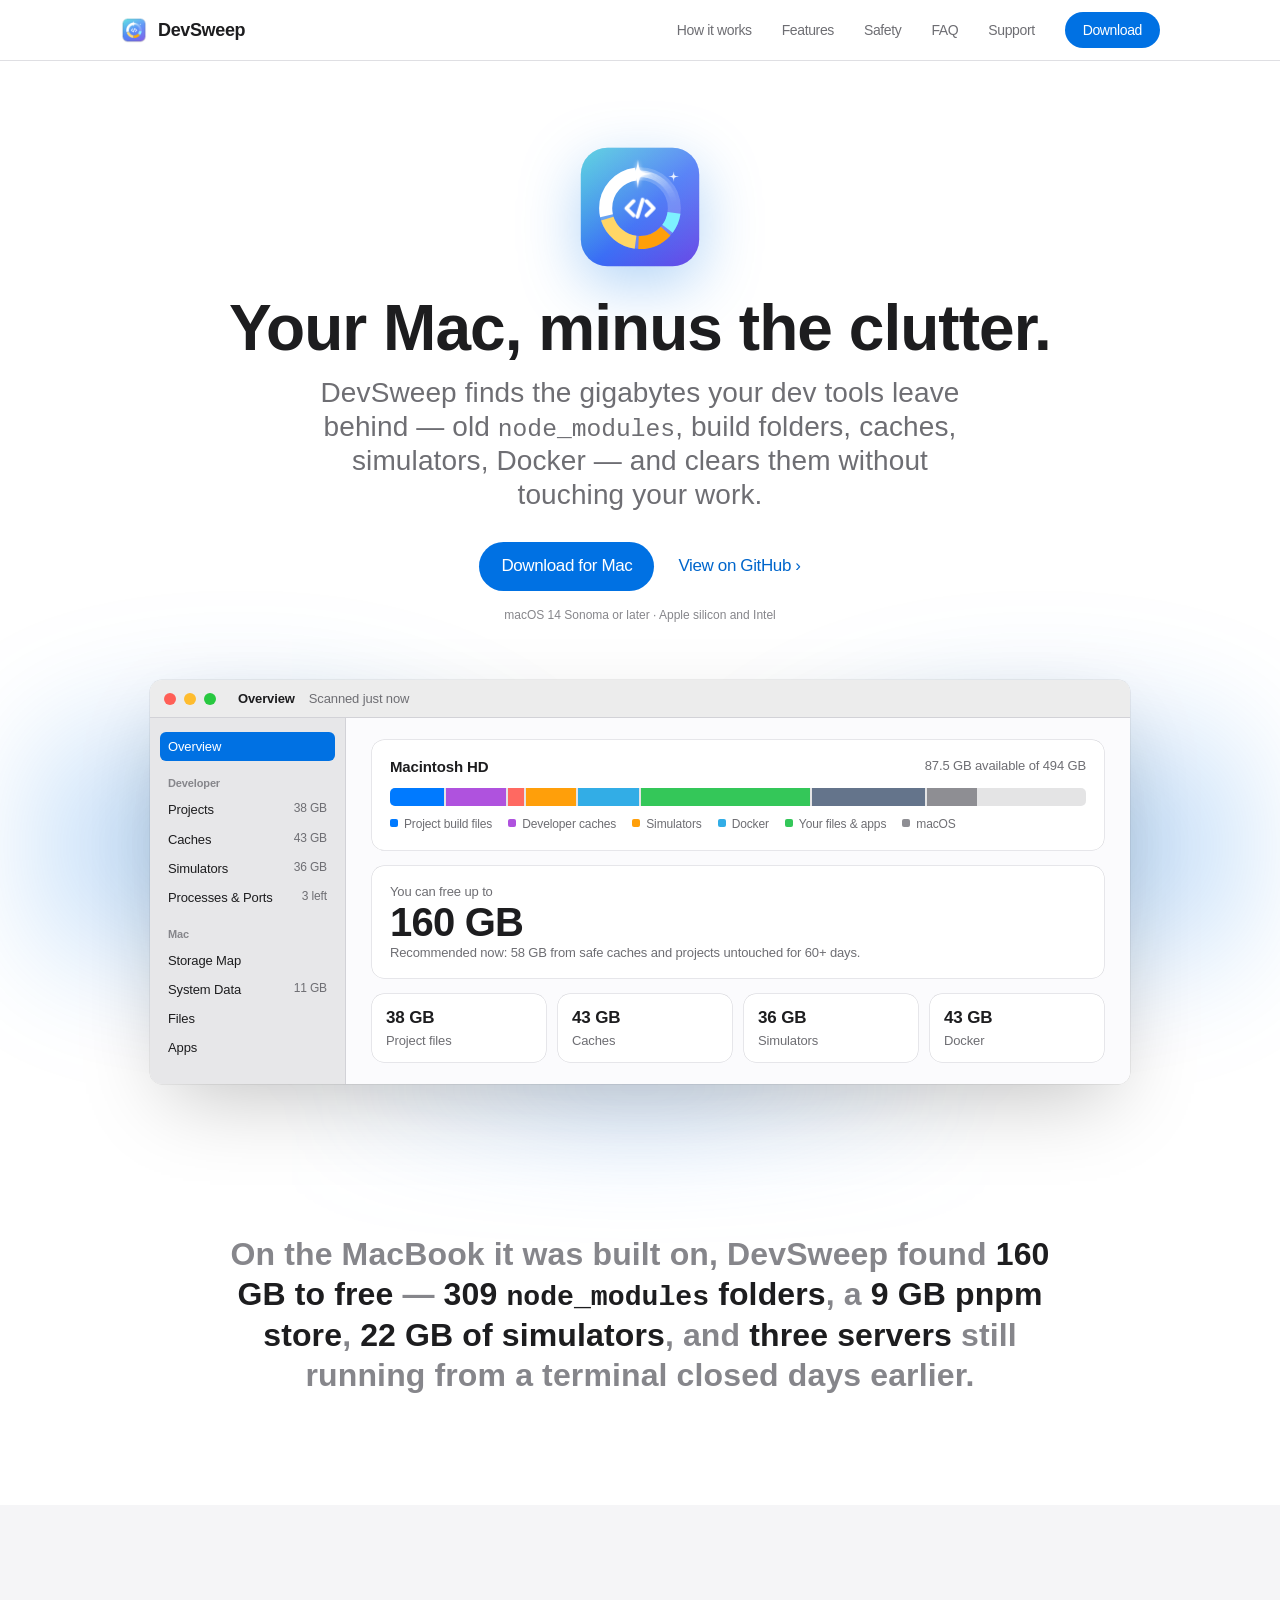
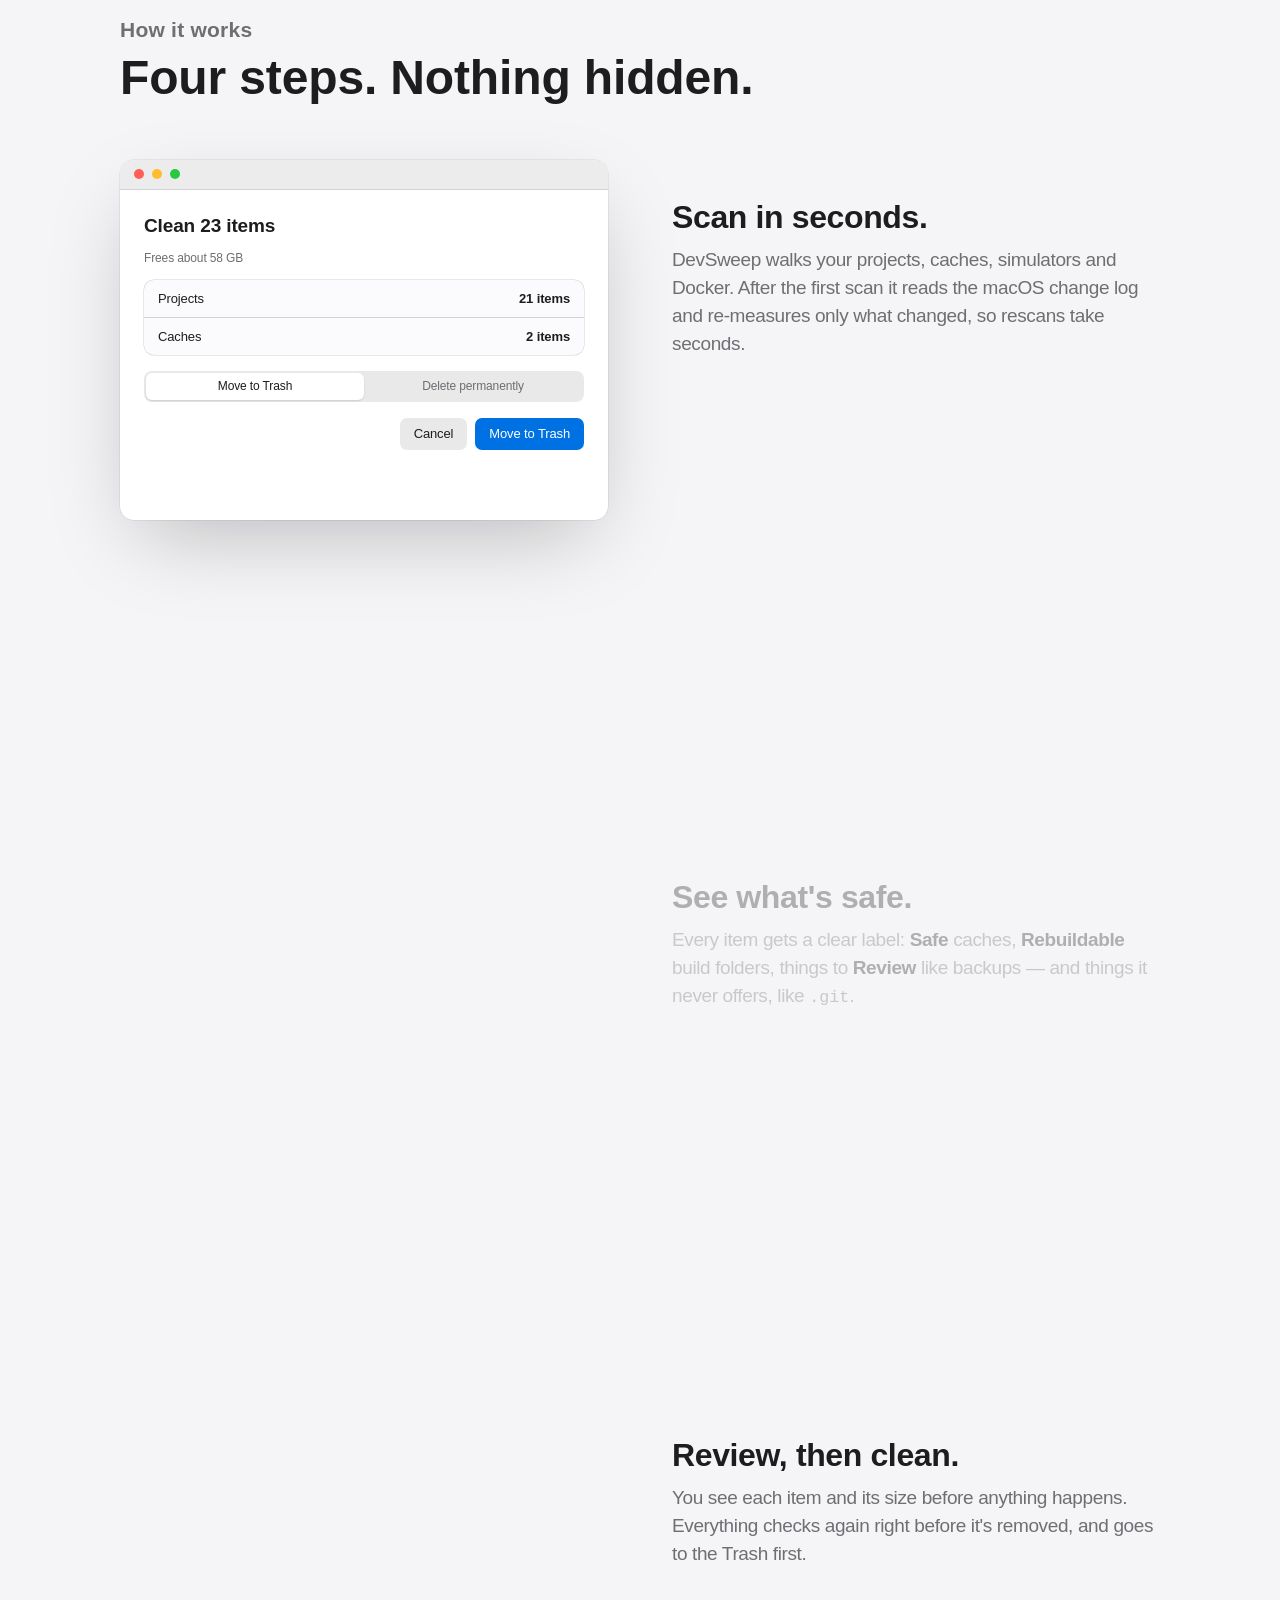
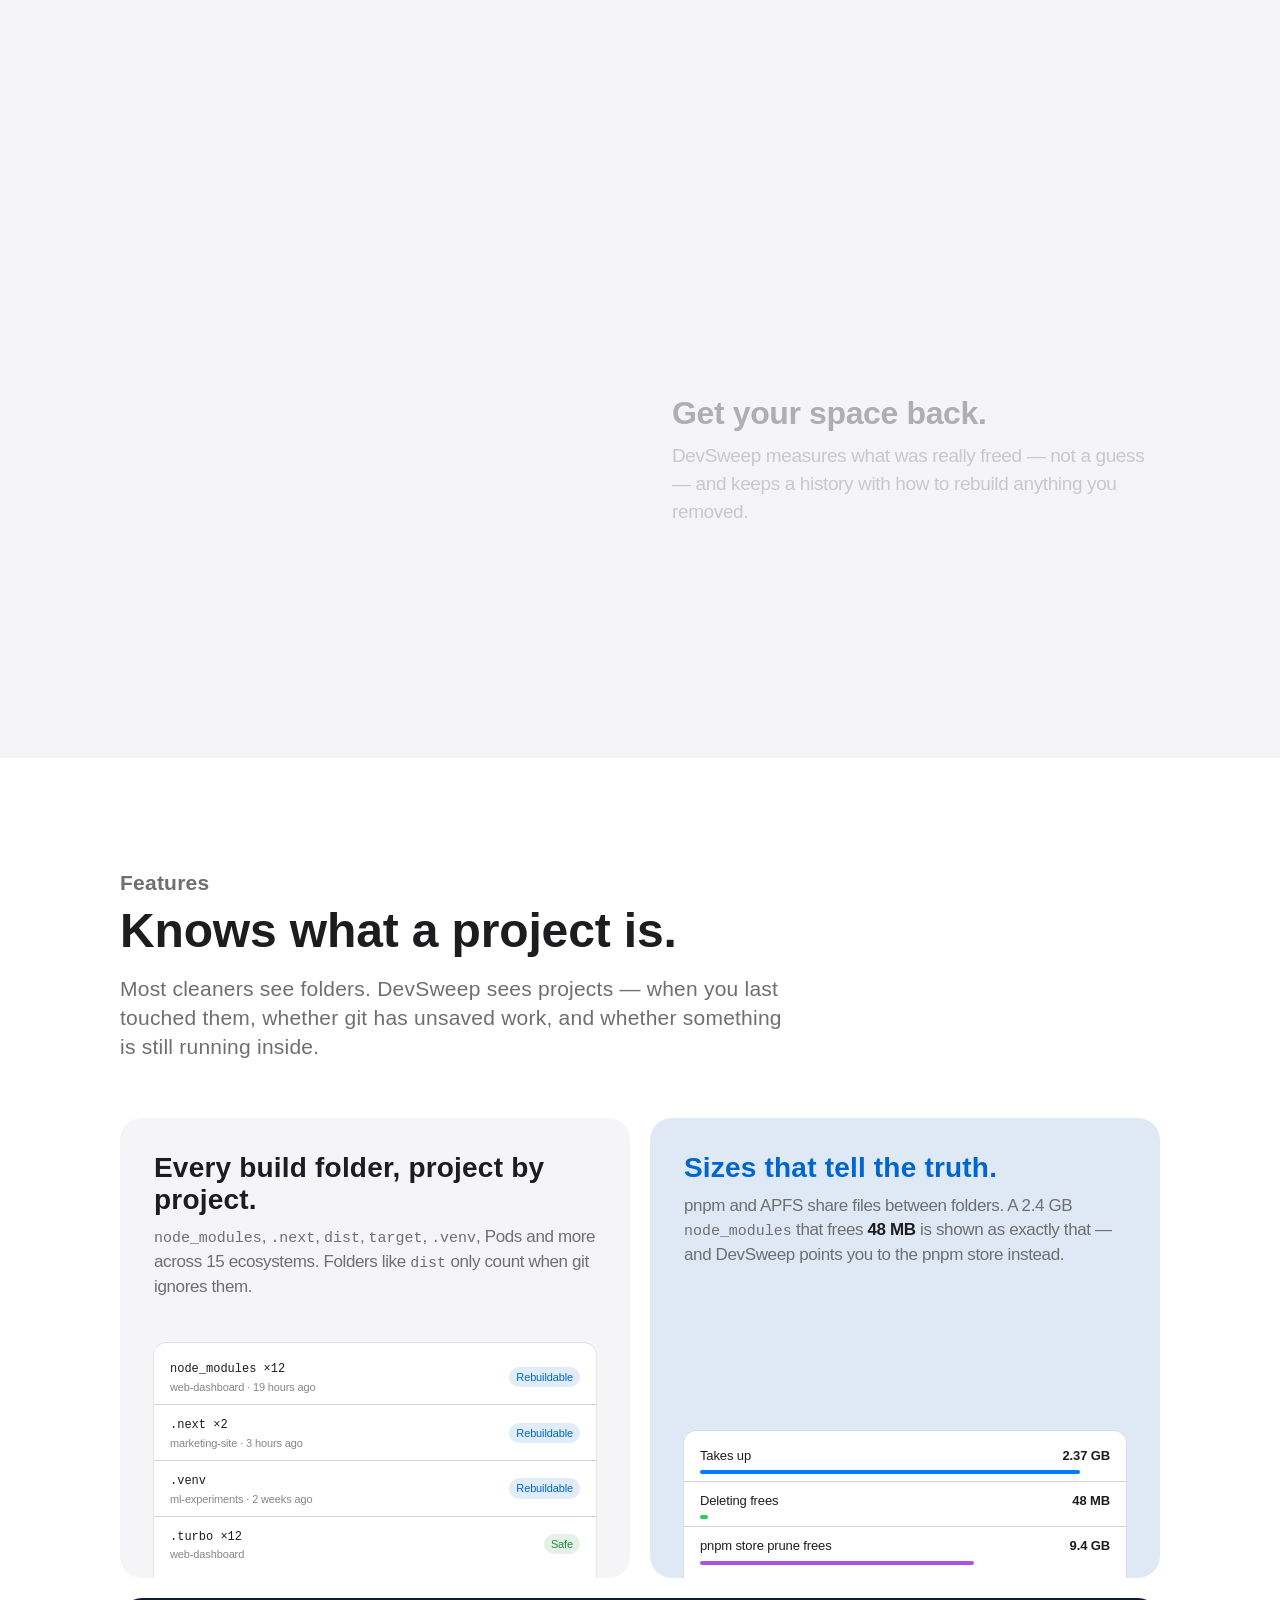
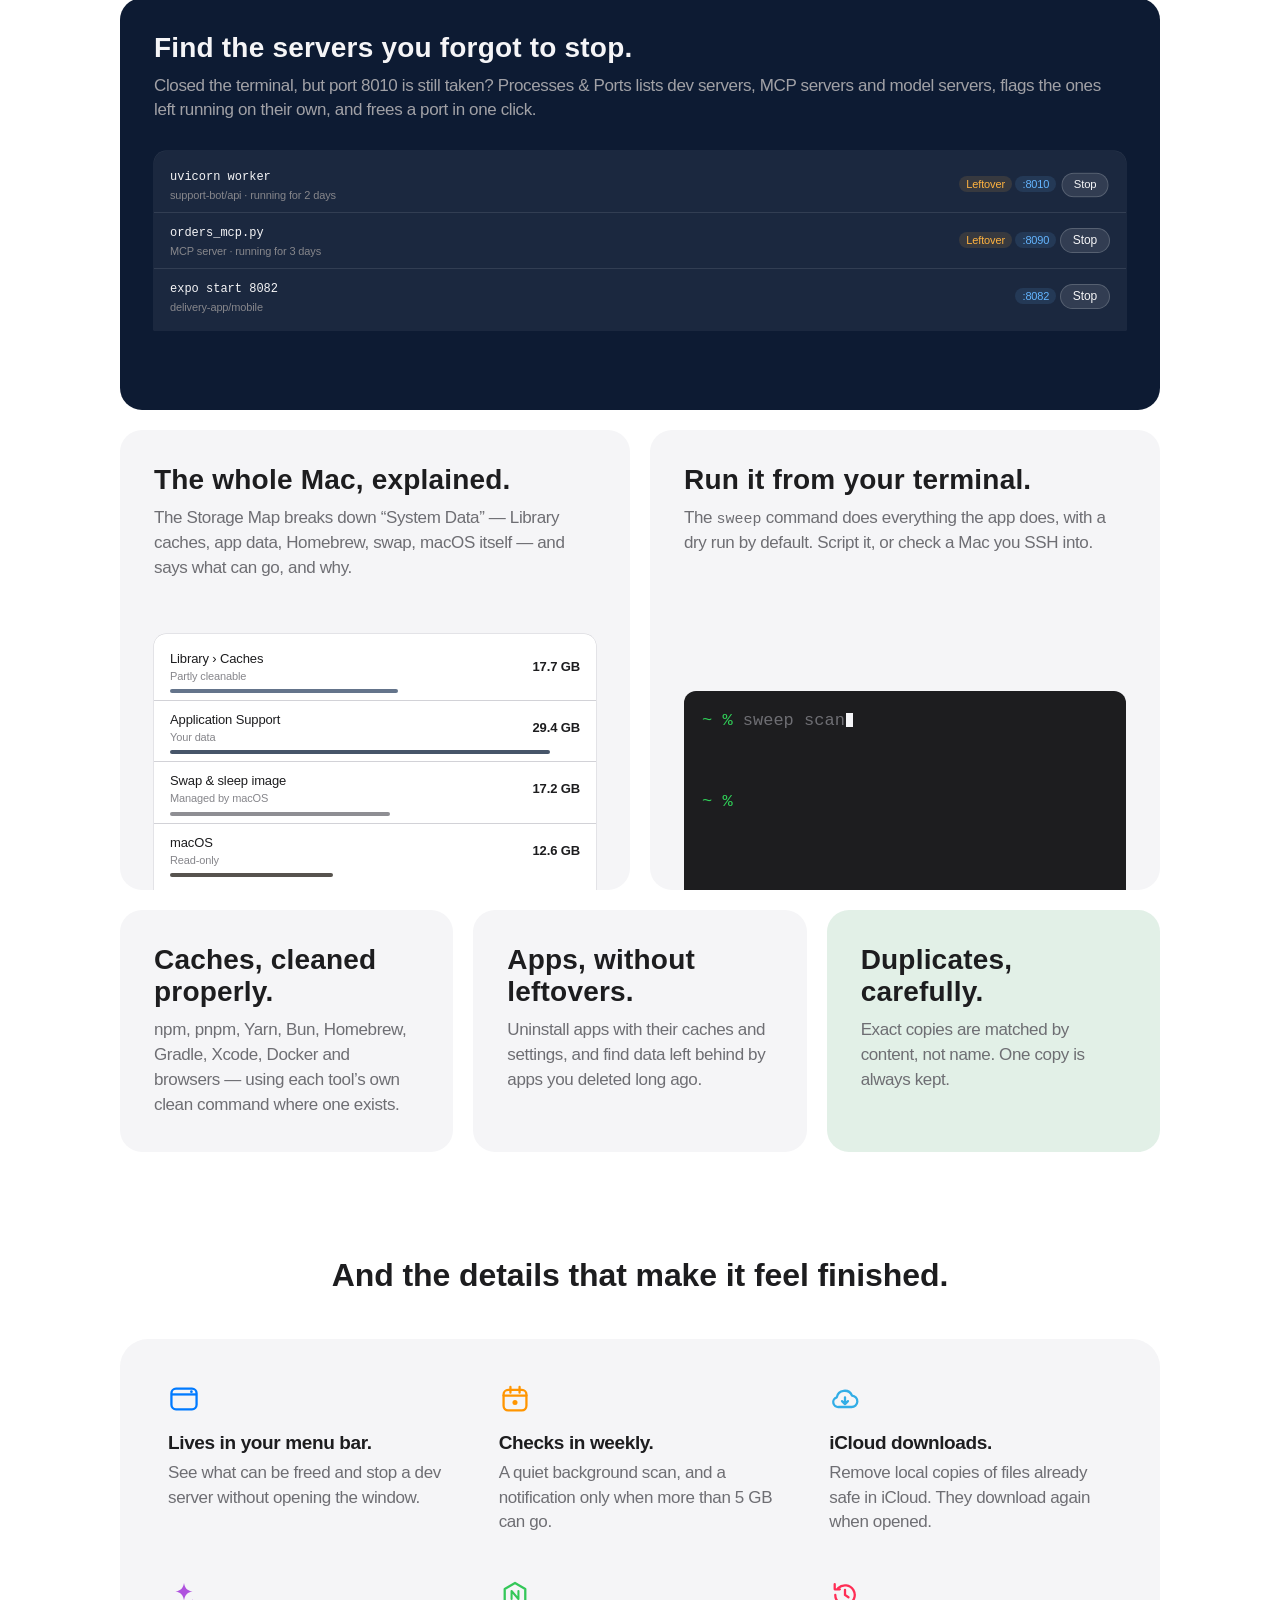
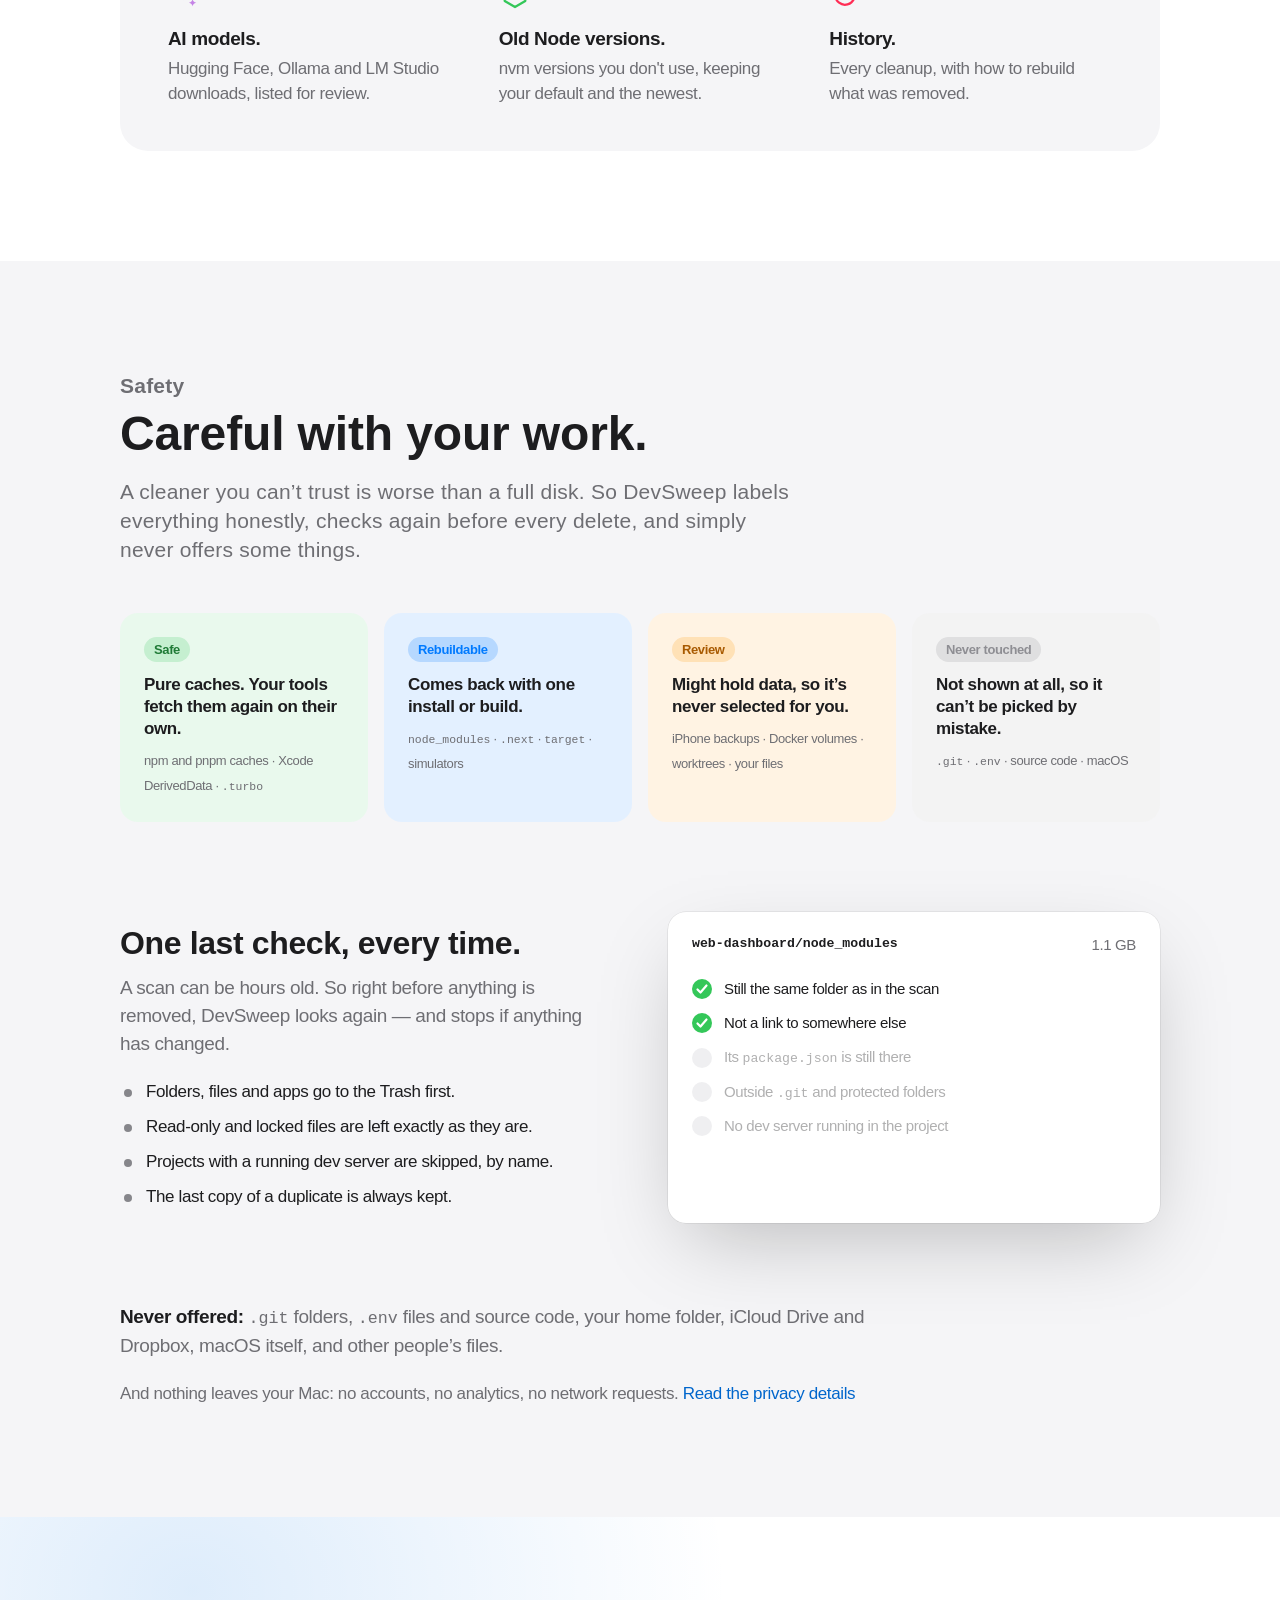
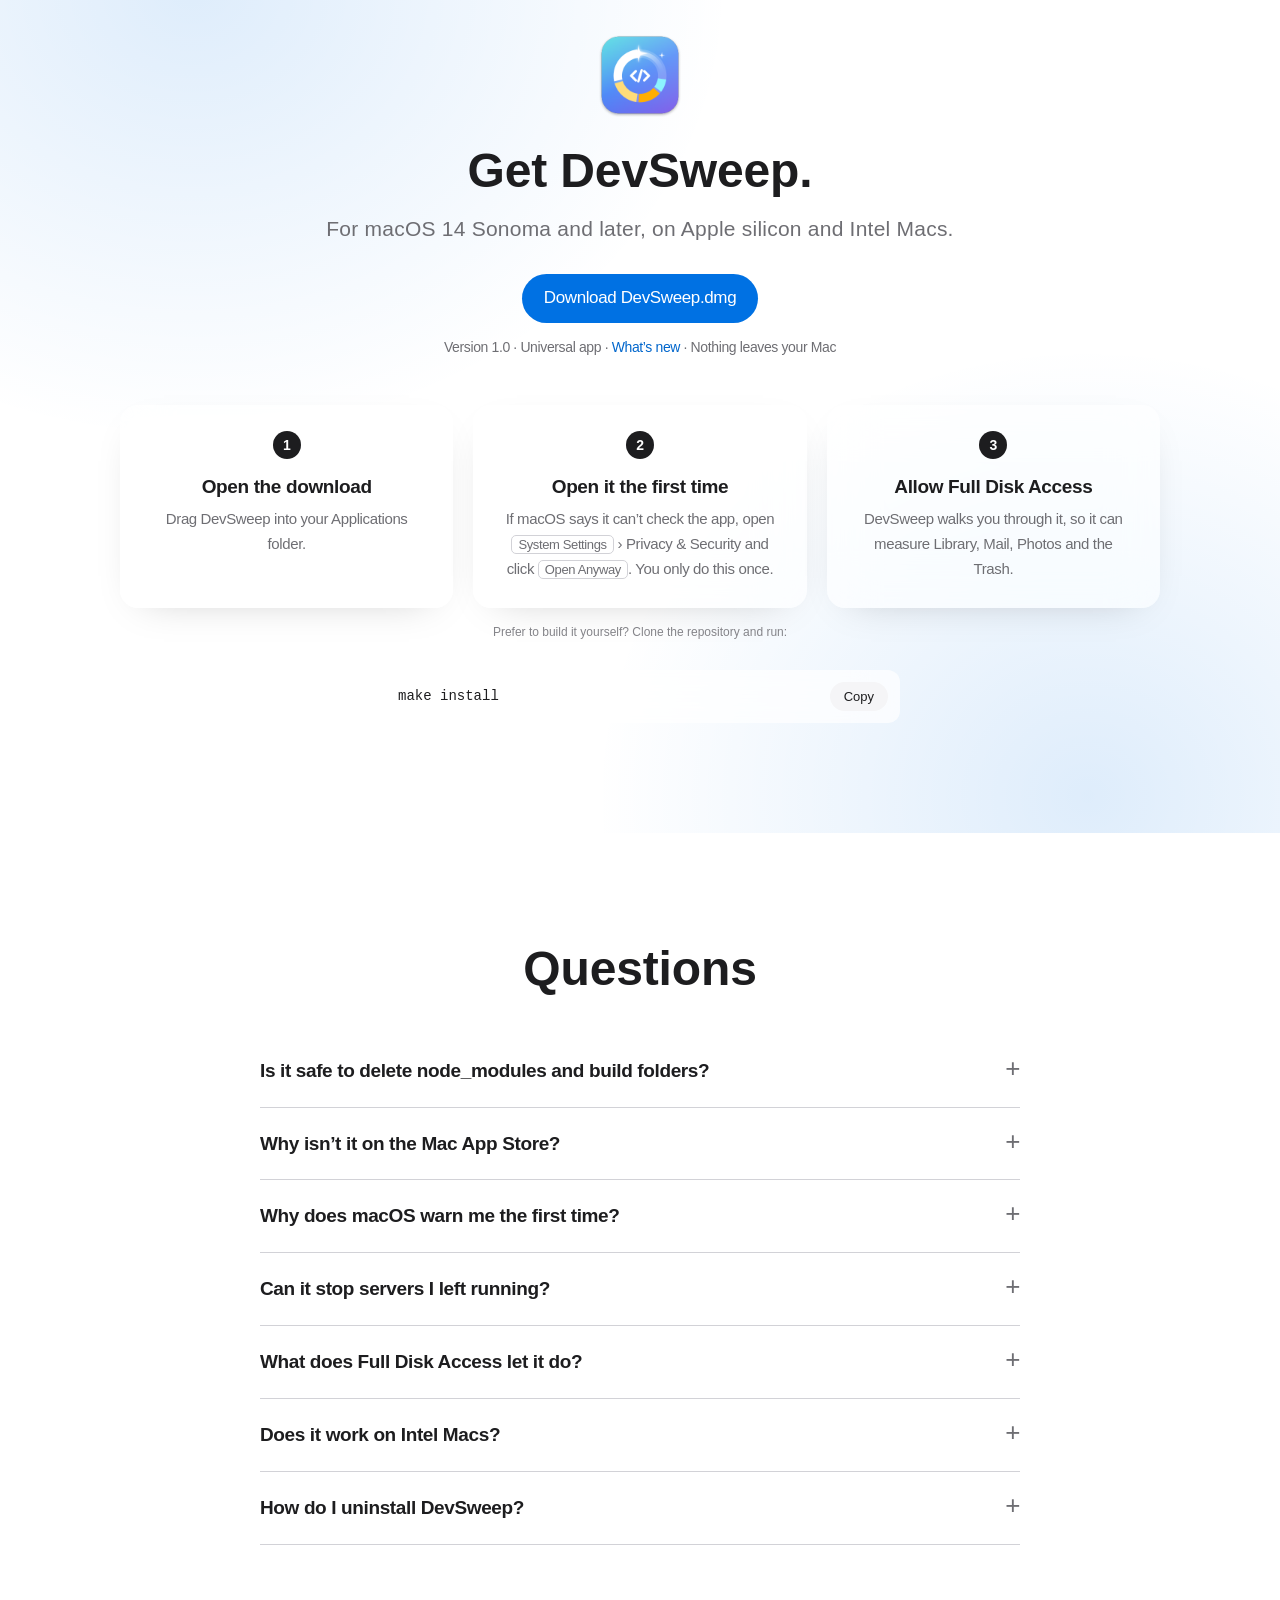
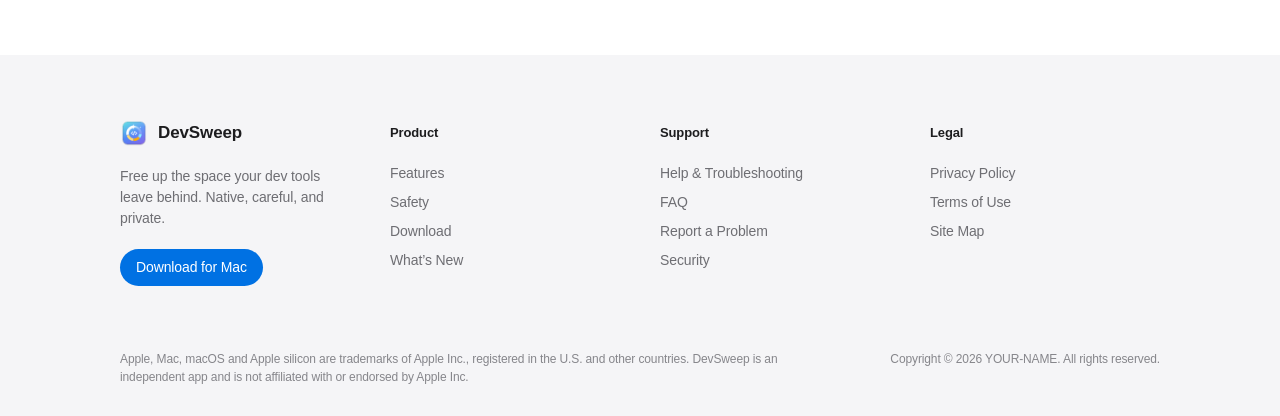
==== commit 07c4a365: "style(site): 🎨 solid colour fills for boxes, no gradients inside cards - Safety label cards filled w" ====
--- a/docs/index.html
+++ b/docs/index.html
@@ -284,7 +284,7 @@
         <p class="lede">A cleaner you can’t trust is worse than a full disk. So DevSweep labels everything honestly, checks again before every delete, and simply never offers some things.</p>
 
         <div class="tiers">
-          <article class="tier reveal" style="--tier: #34c759">
+          <article class="tier reveal" style="--tier: #34c759; --tier-text: light-dark(#1f7a36, #30d158)">
             <span class="tier-label">Safe</span>
             <p>Pure caches. Your tools fetch them again on their own.</p>
             <small>npm and pnpm caches · Xcode DerivedData · <code>.turbo</code></small>
@@ -294,7 +294,7 @@
             <p>Comes back with one install or build.</p>
             <small><code>node_modules</code> · <code>.next</code> · <code>target</code> · simulators</small>
           </article>
-          <article class="tier reveal" style="--tier: #ff9500">
+          <article class="tier reveal" style="--tier: #ff9500; --tier-text: light-dark(#a85a00, #ffb340)">
             <span class="tier-label">Review</span>
             <p>Might hold data, so it’s never selected for you.</p>
             <small>iPhone backups · Docker volumes · worktrees · your files</small>
--- a/docs/styles.css
+++ b/docs/styles.css
@@ -436,7 +436,7 @@
 .check-mark::after { content: ""; position: absolute; left: 22px; top: 15px; width: 14px; height: 26px; border: solid #fff; border-width: 0 5px 5px 0; transform: rotate(45deg); }
 .center { text-align: center; }
 .shrink-bar { height: 14px; margin: 18px 10px 0; border-radius: 4px; background: color-mix(in srgb, var(--text-tertiary) 22%, transparent); overflow: hidden; }
-.shrink-bar i { display: block; height: 100%; width: 62%; background: linear-gradient(90deg, var(--seg-projects), var(--seg-caches), var(--seg-sims)); border-radius: 4px; }
+.shrink-bar i { display: block; height: 100%; width: 62%; background: var(--button); border-radius: 4px; }
 
 .story-text { list-style: none; padding: 0; margin: 0; }
 .story-text li { min-height: 62vh; padding-top: 18vh; transition: opacity 0.4s ease; }
@@ -522,8 +522,11 @@
 /* Safety */
 
 .tiers { display: grid; grid-template-columns: repeat(4, 1fr); gap: 16px; margin-top: 48px; }
-.tier { background: var(--tile-bg); border-radius: 18px; padding: 24px; }
-.tier-label { display: inline-block; font-size: 13px; font-weight: 600; color: var(--tier); padding: 3px 10px; border-radius: 980px; background: color-mix(in srgb, var(--tier) 14%, transparent); }
+.tier { background: color-mix(in srgb, var(--tier) 11%, var(--tile-bg)); border-radius: 18px; padding: 24px; }
+@media (prefers-color-scheme: dark) {
+  .tier { background: color-mix(in srgb, var(--tier) 16%, var(--tile-bg)); }
+}
+.tier-label { display: inline-block; font-size: 13px; font-weight: 600; color: var(--tier-text, var(--tier)); padding: 3px 10px; border-radius: 980px; background: color-mix(in srgb, var(--tier) 20%, transparent); }
 .tier p { margin: 12px 0 8px; font-size: 17px; font-weight: 600; line-height: 1.3; }
 .tier small { color: var(--text-secondary); font-size: 13px; }
 @media (max-width: 860px) { .tiers { grid-template-columns: repeat(2, 1fr); } }
@@ -596,12 +599,7 @@
 .tile.tint-blue { background: color-mix(in srgb, var(--button) 9%, var(--tile-bg)); }
 .tile.tint-blue h3 { color: var(--link); }
 
-.tile.dark {
-  background:
-    radial-gradient(90% 80% at 100% 0%, rgb(0 113 227 / 0.38), transparent 62%),
-    #0d1424;
-  color: #f5f5f7;
-}
+.tile.dark { background: #0d1b33; color: #f5f5f7; }
 .tile.dark p { color: #a1a1a6; }
 .tile.dark p strong, .tile.dark code { color: #f5f5f7; }
 .tile.dark .rows { background: rgb(255 255 255 / 0.06); box-shadow: 0 0 0 0.5px rgb(255 255 255 / 0.12); }
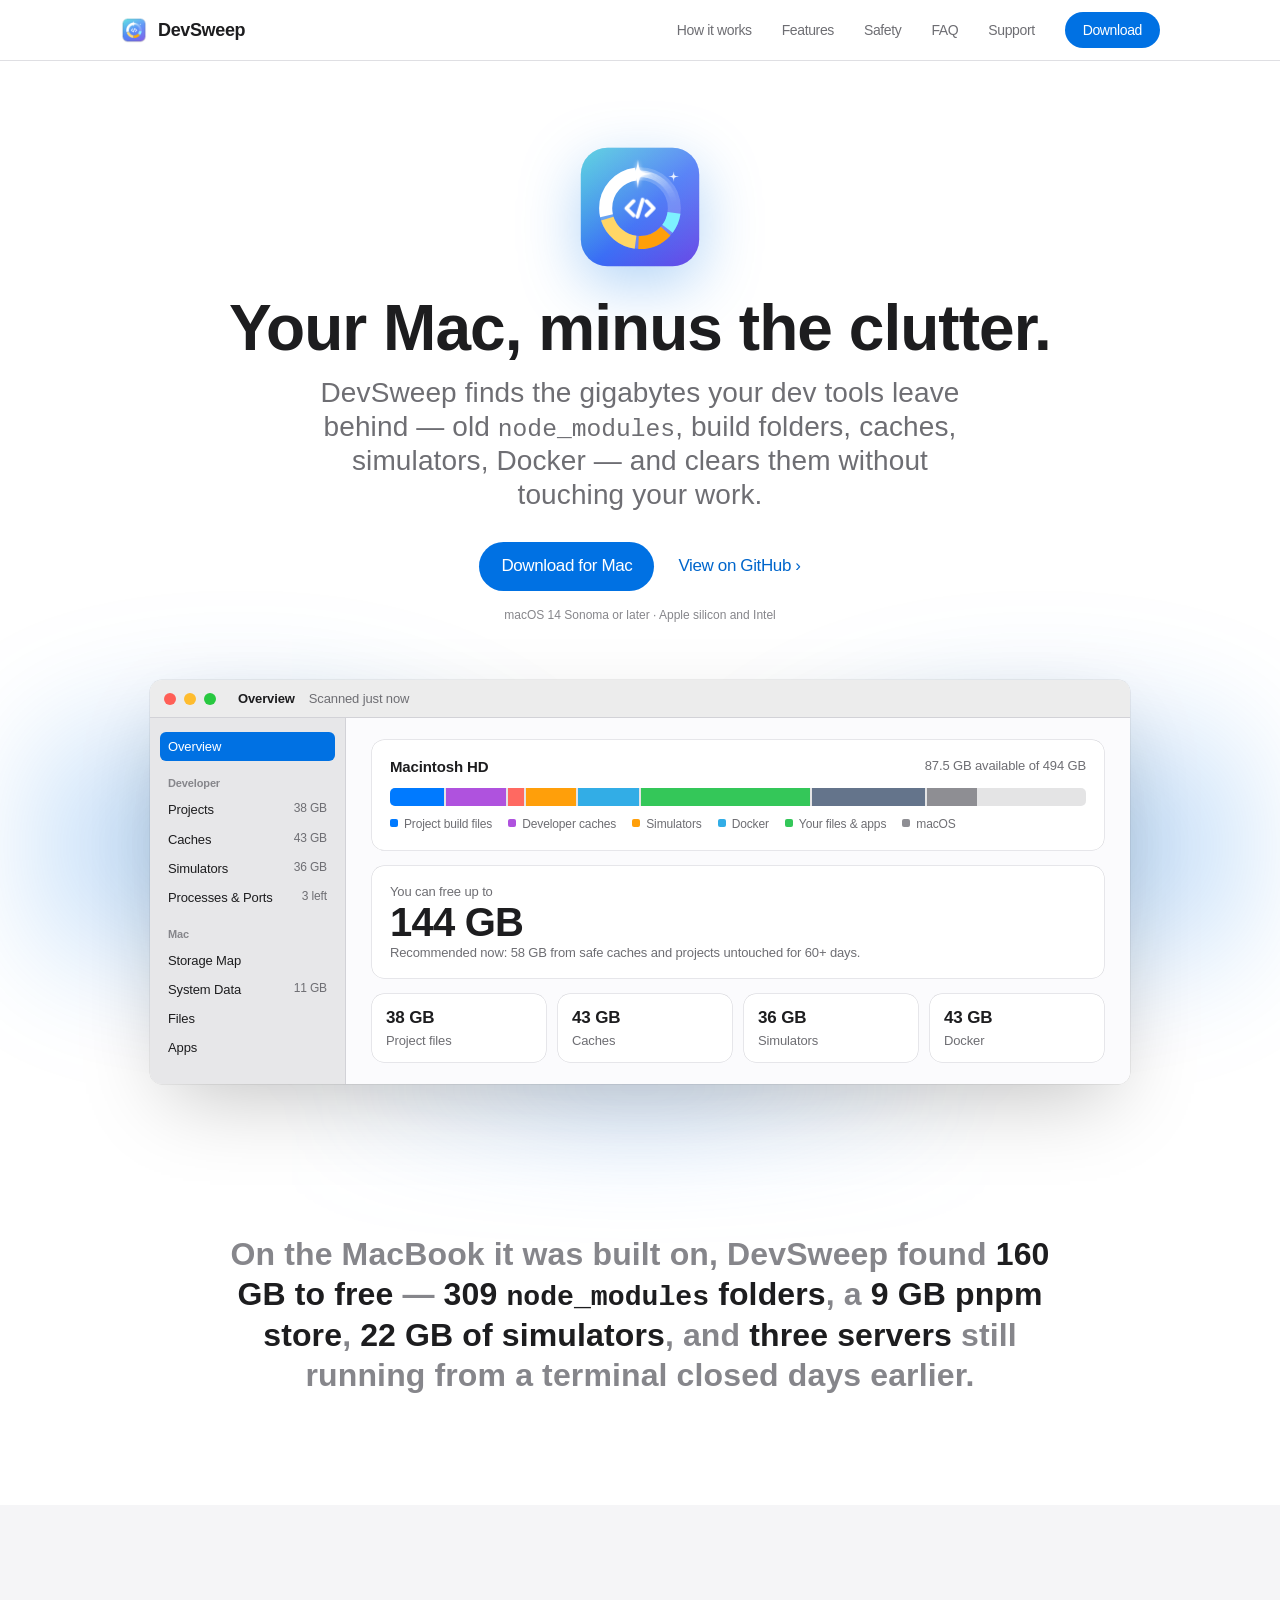
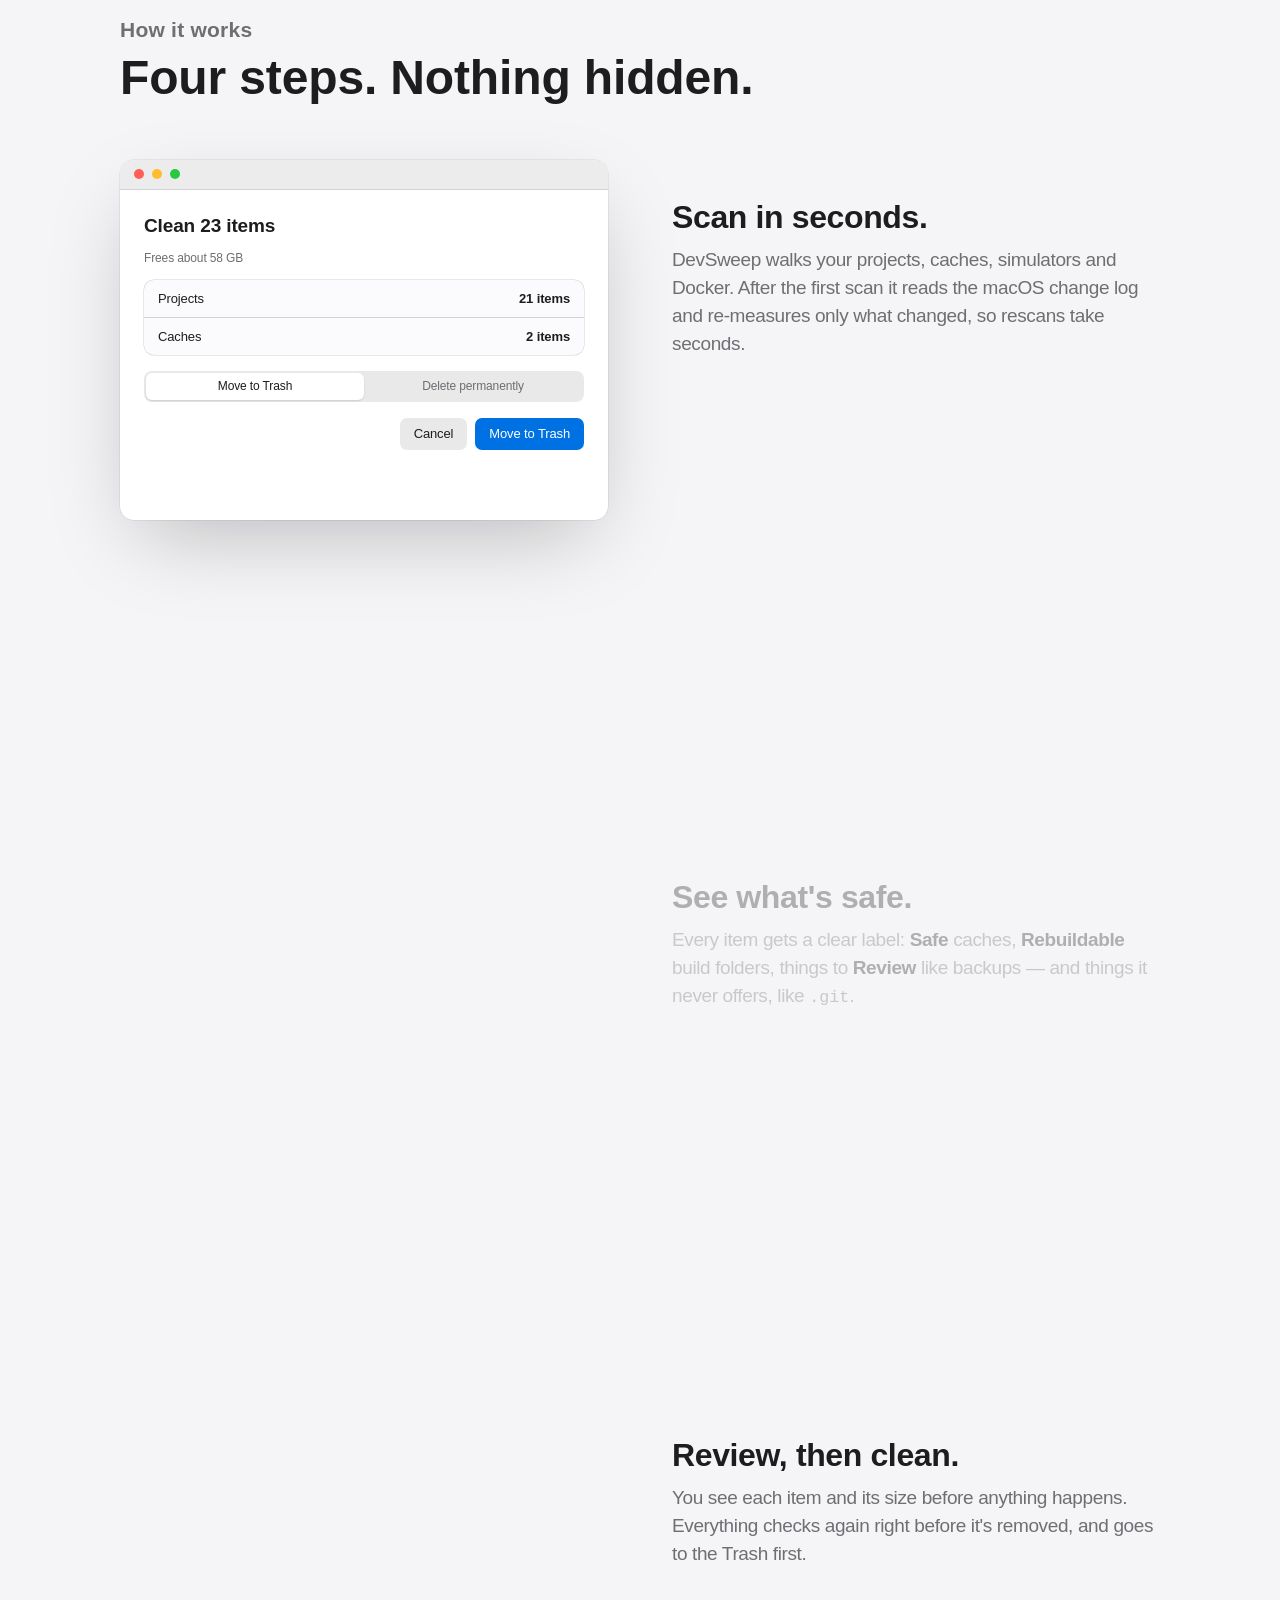
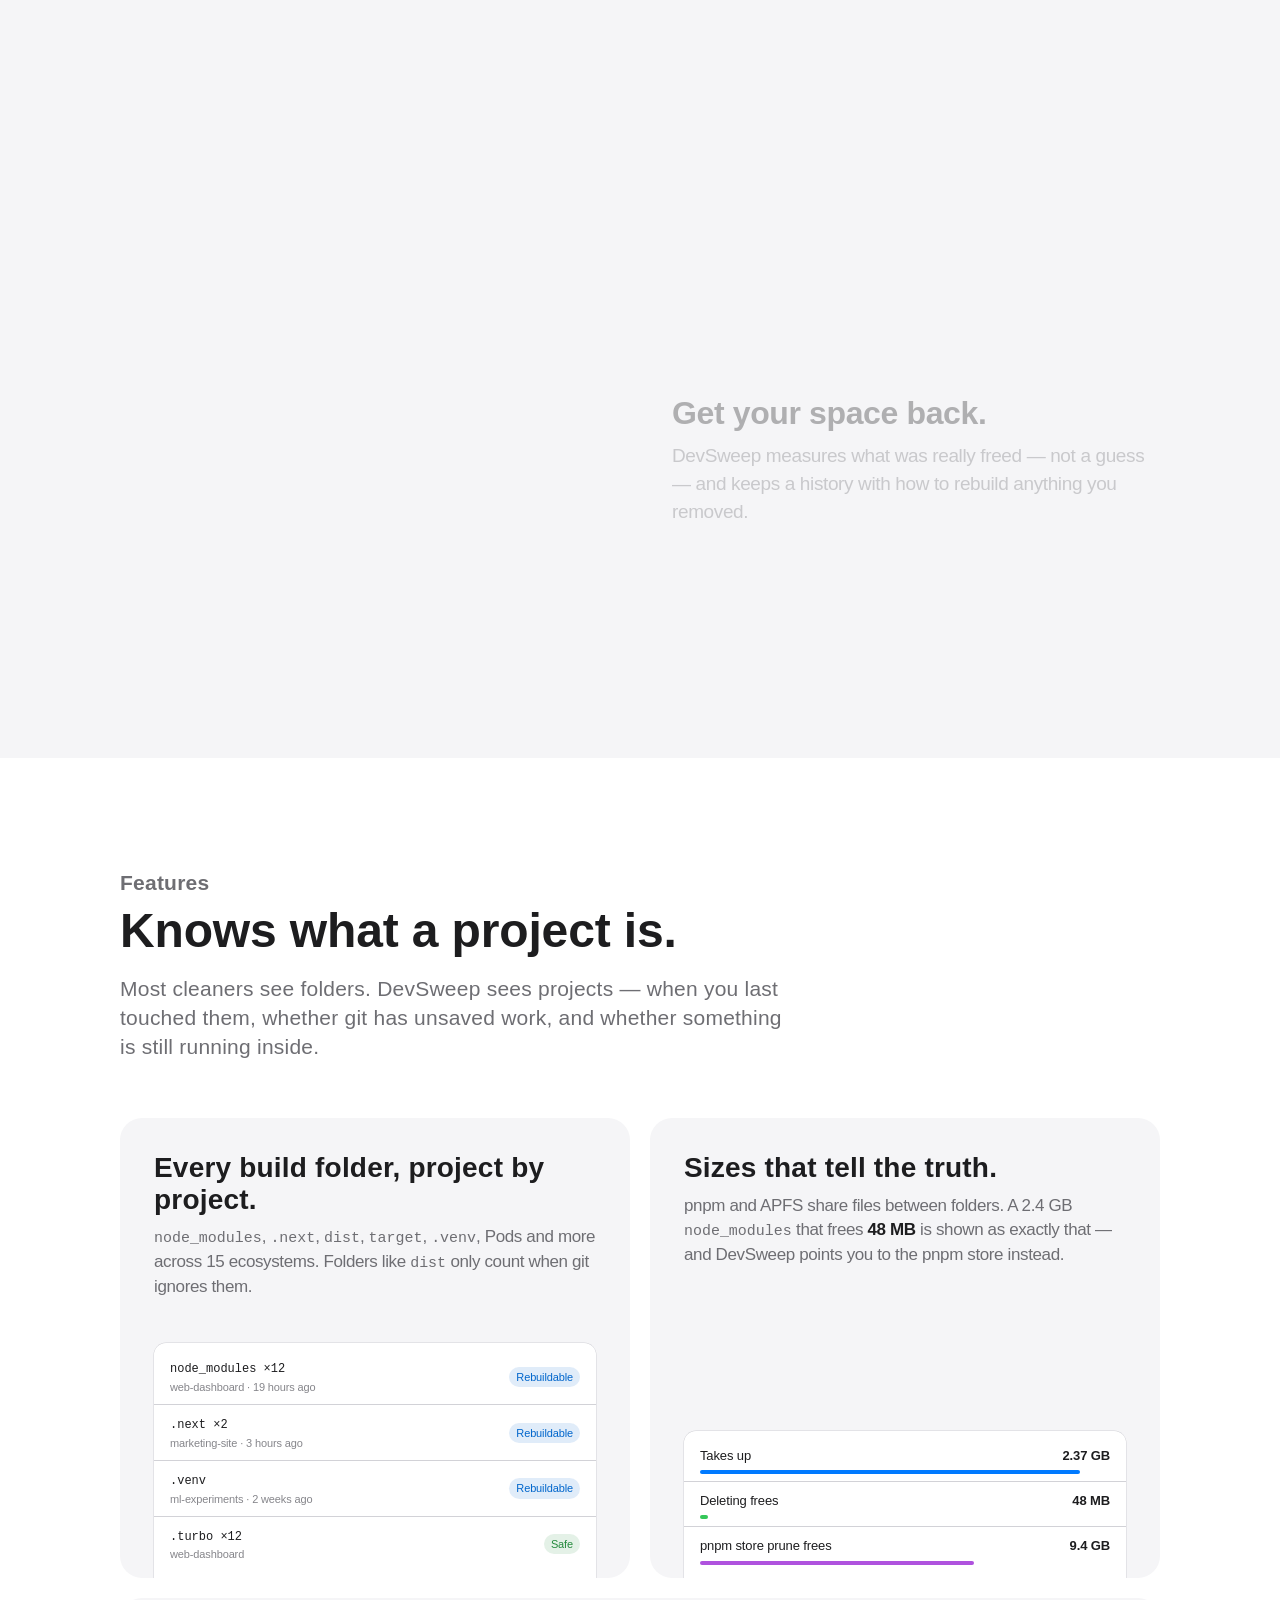
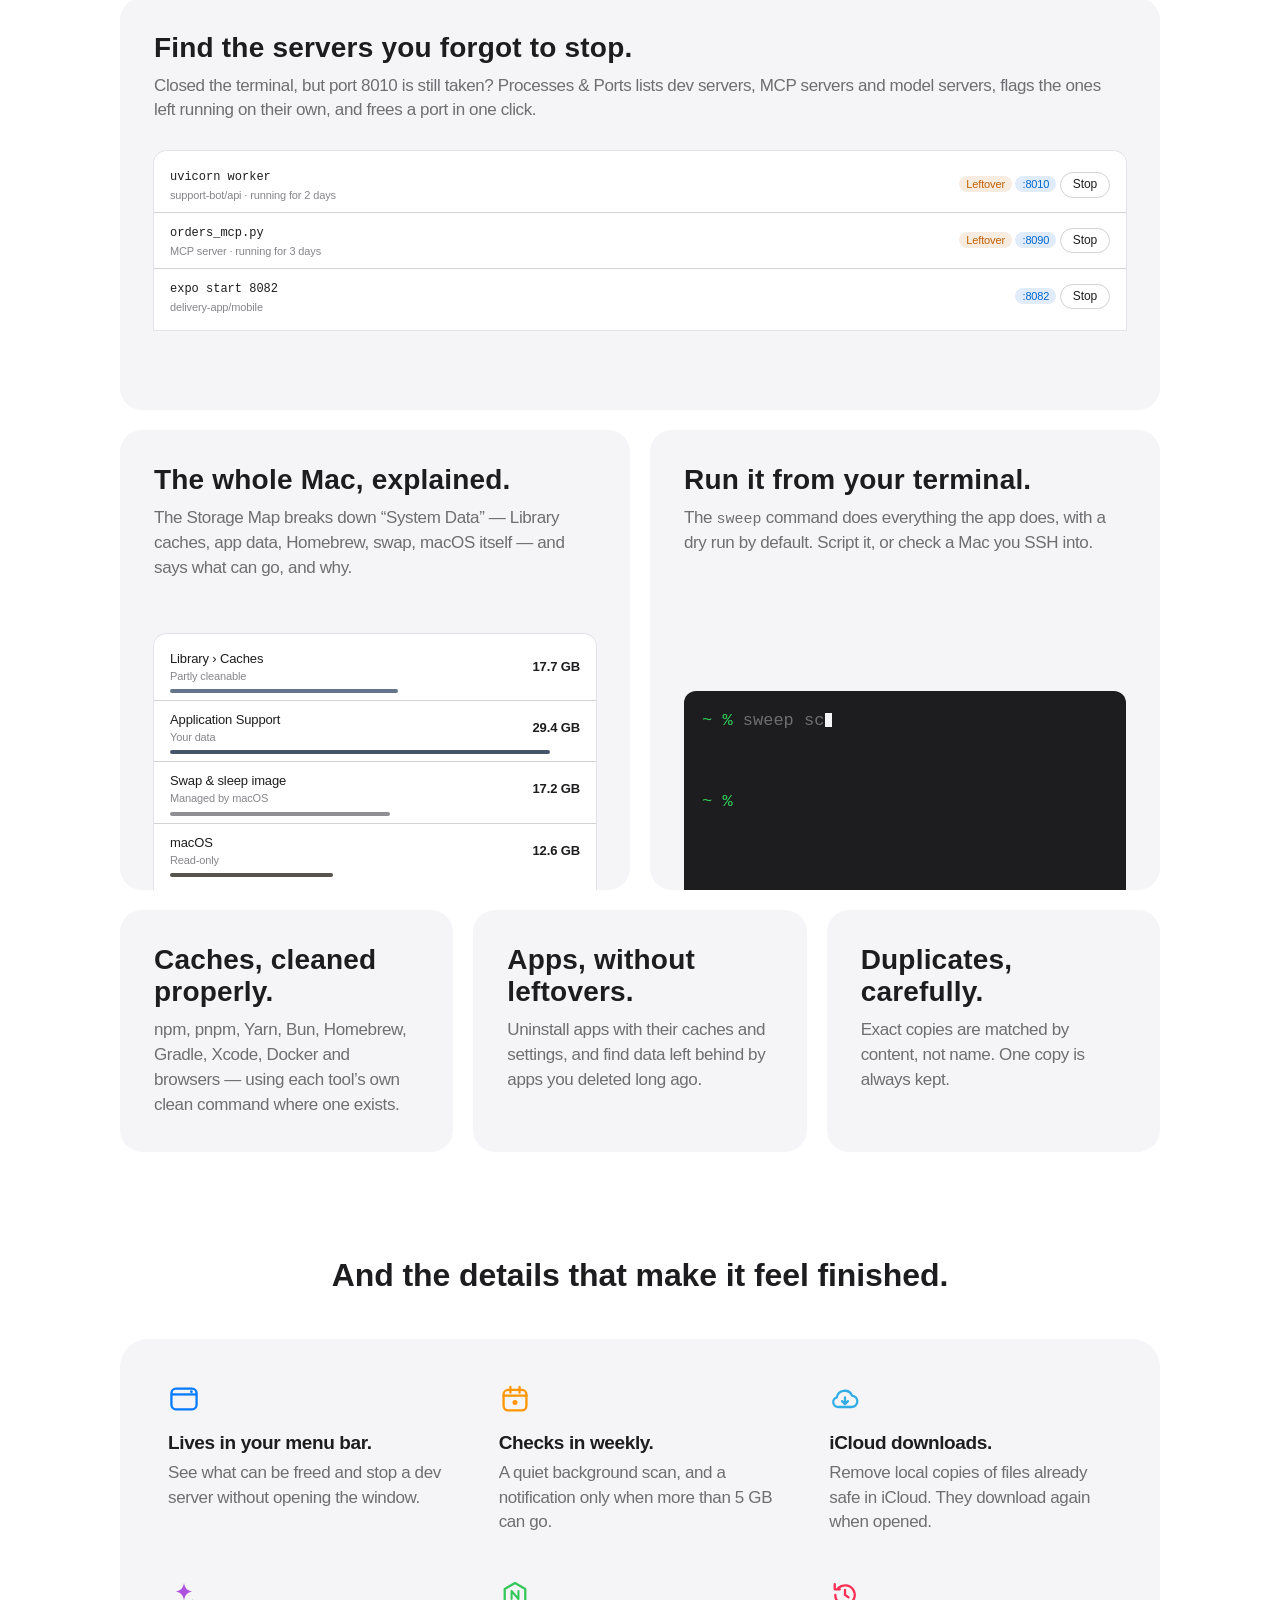
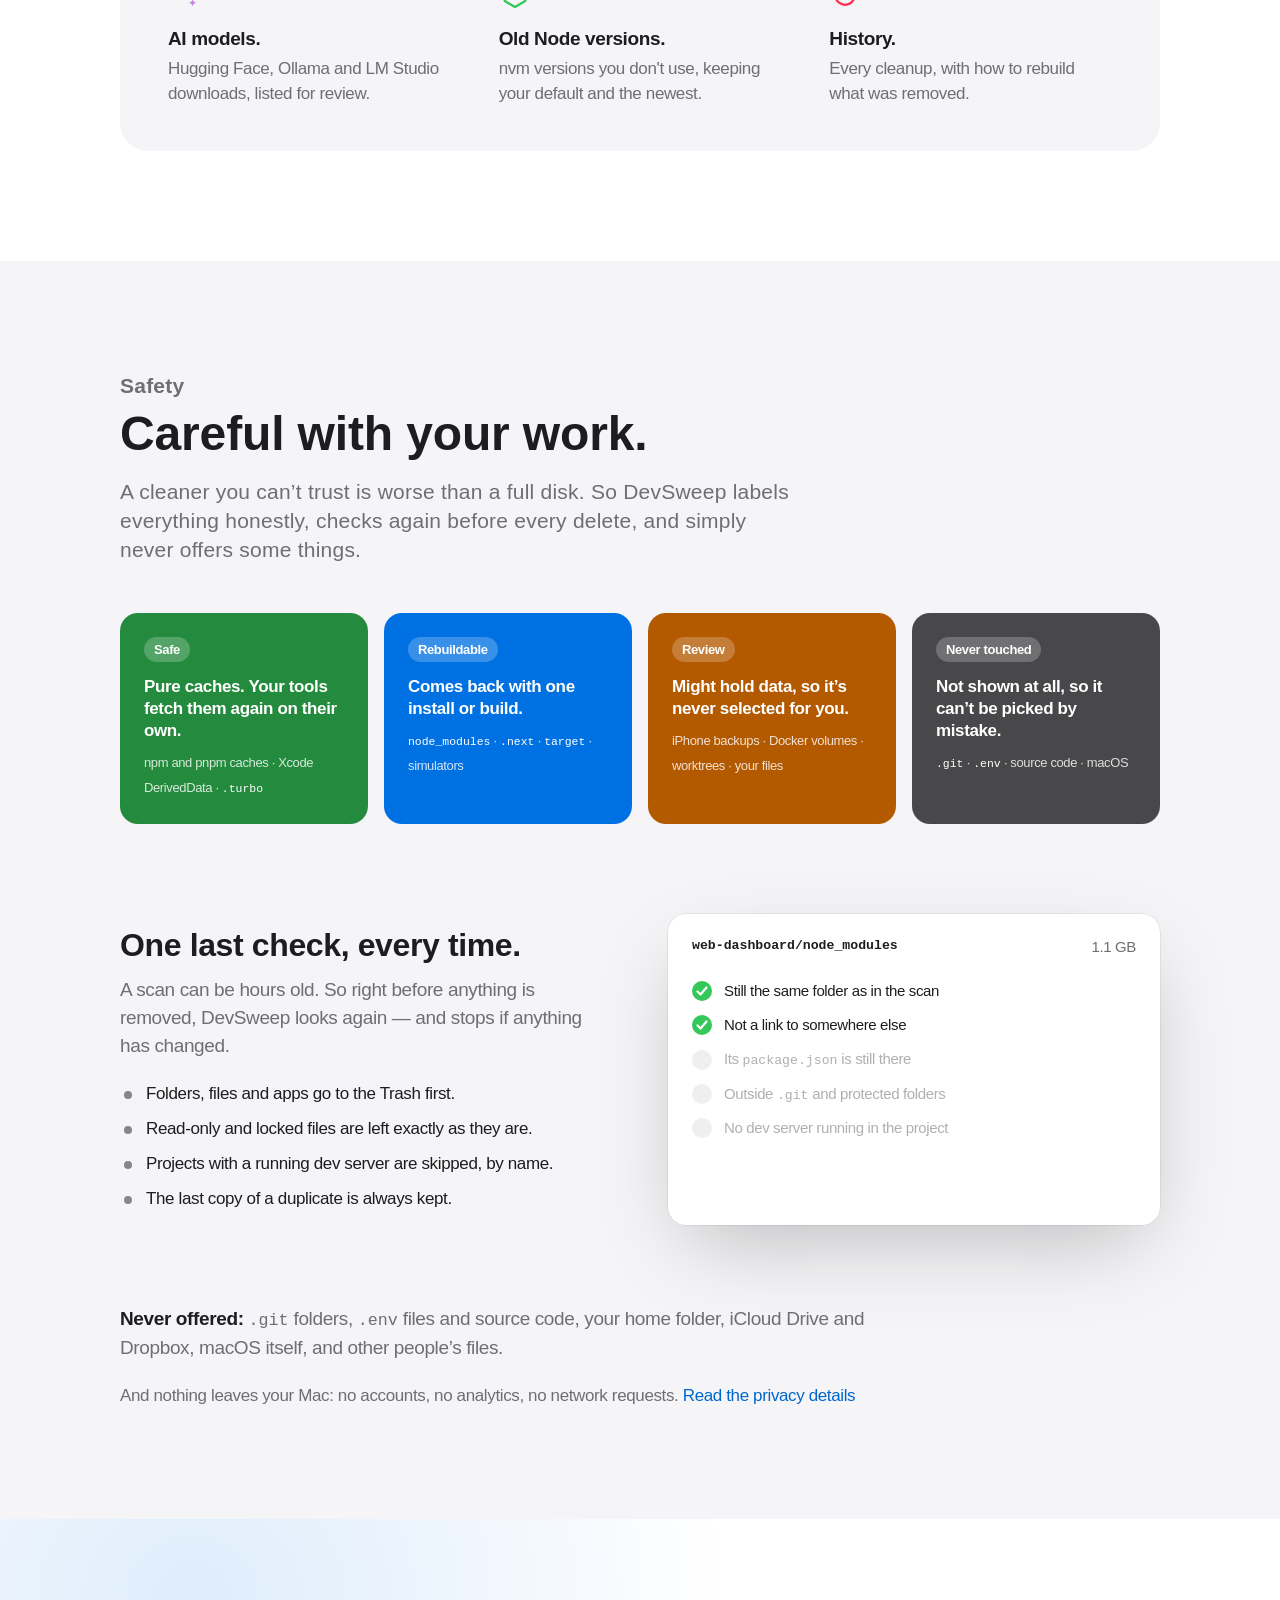
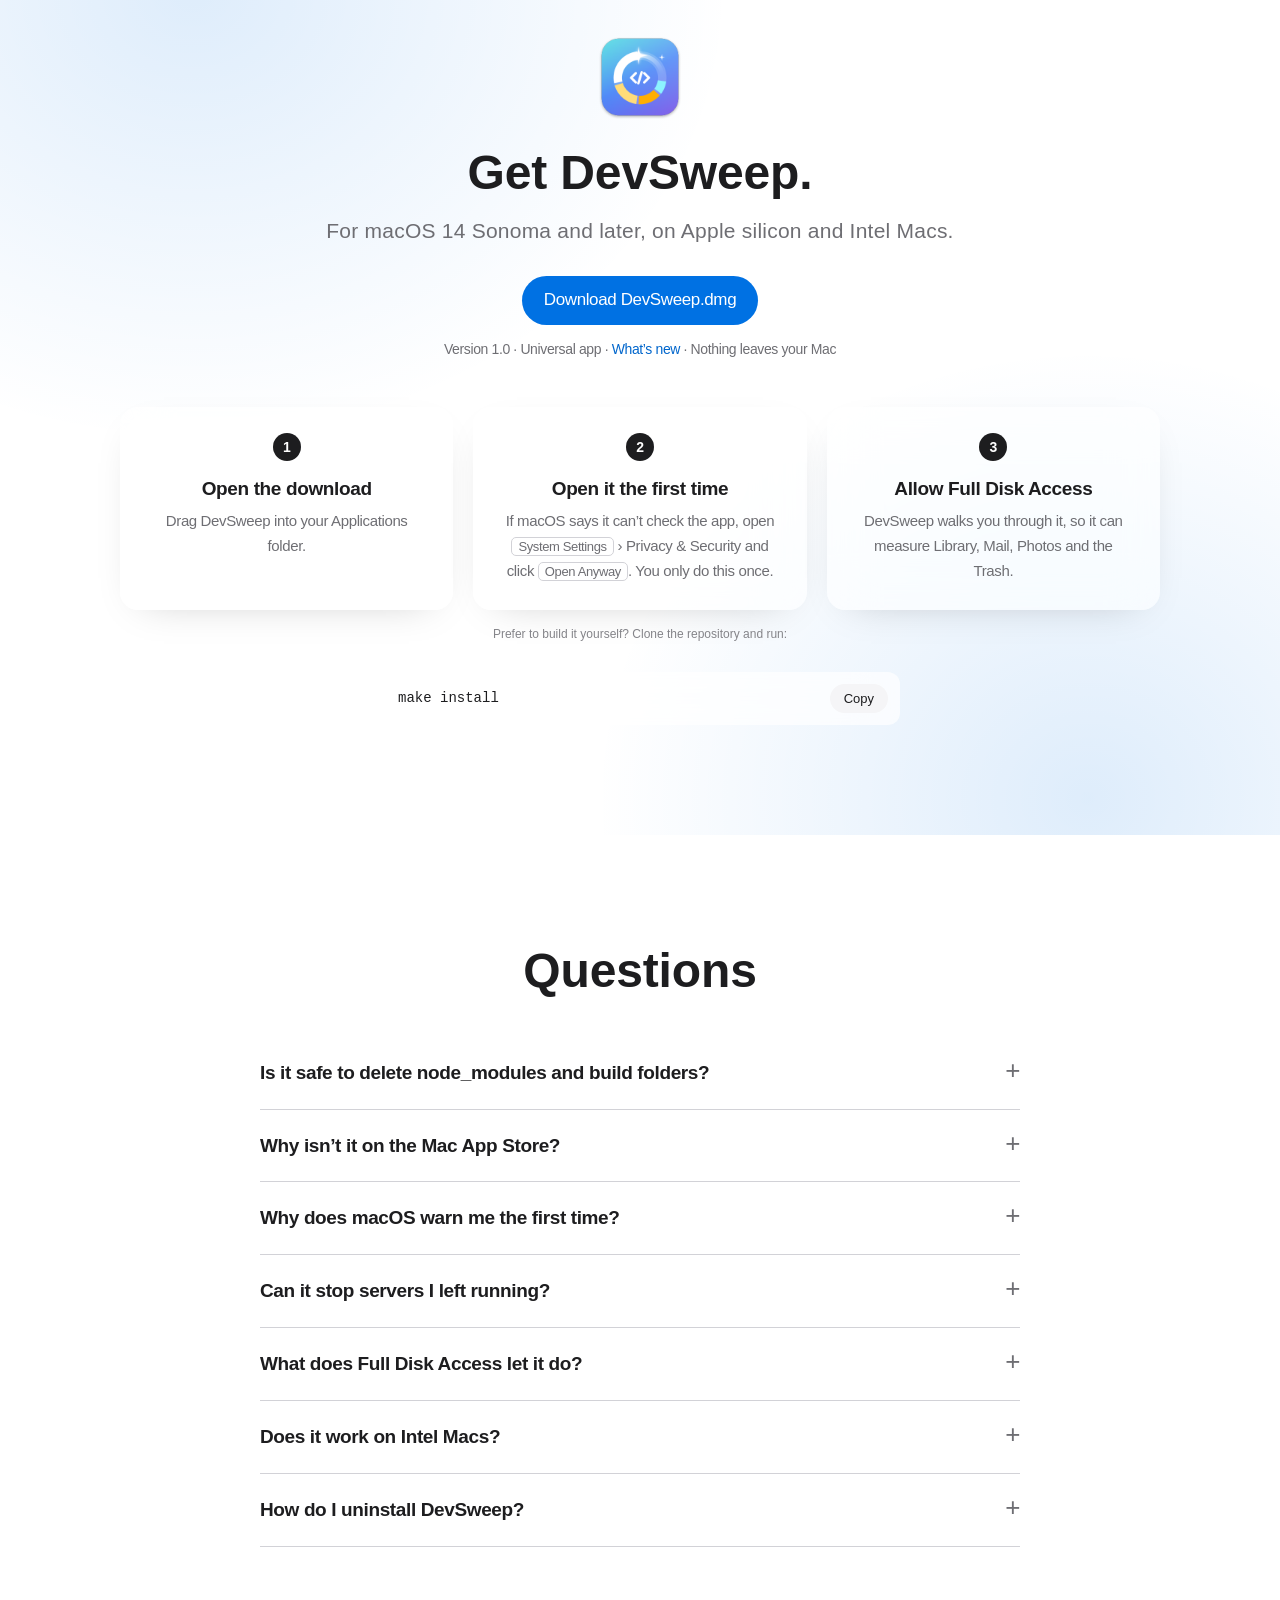
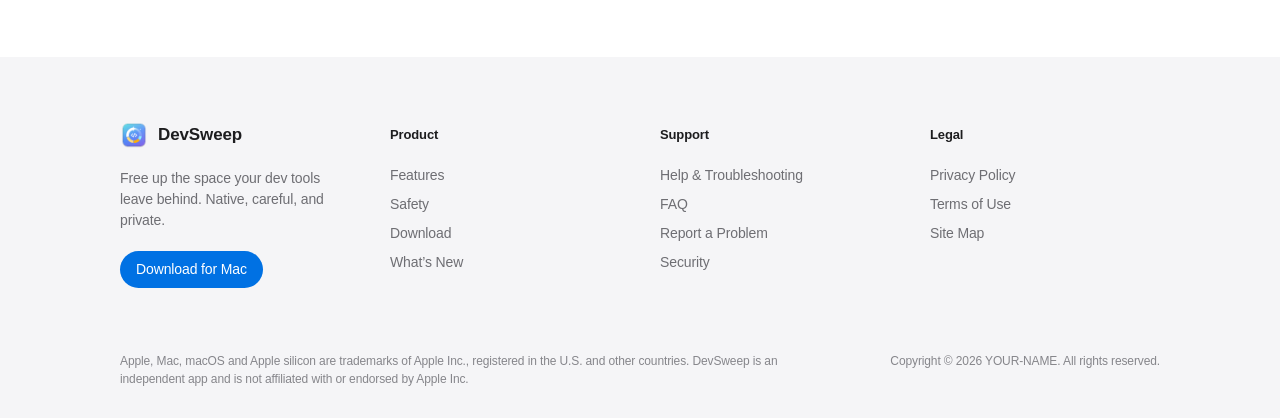
==== commit 90bceaca: "style(site): 🎨 solid colour Safety cards, neutral feature tiles - the four Safety cards use full sol" ====
--- a/docs/index.html
+++ b/docs/index.html
@@ -198,7 +198,7 @@
             </div>
           </article>
 
-          <article class="tile tint-blue reveal">
+          <article class="tile reveal">
             <h3>Sizes that tell the truth.</h3>
             <p>pnpm and APFS share files between folders. A 2.4 GB <code>node_modules</code> that frees <strong>48 MB</strong> is shown as exactly that — and DevSweep points you to the pnpm store instead.</p>
             <div class="demo" aria-hidden="true">
@@ -210,7 +210,7 @@
             </div>
           </article>
 
-          <article class="tile wide dark reveal">
+          <article class="tile wide reveal">
             <h3>Find the servers you forgot to stop.</h3>
             <p>Closed the terminal, but port 8010 is still taken? Processes &amp; Ports lists dev servers, MCP servers and model servers, flags the ones left running on their own, and frees a port in one click.</p>
             <div class="demo" aria-hidden="true">
@@ -259,7 +259,7 @@
             <h3>Apps, without leftovers.</h3>
             <p>Uninstall apps with their caches and settings, and find data left behind by apps you deleted long ago.</p>
           </article>
-          <article class="tile third tint-green reveal">
+          <article class="tile third reveal">
             <h3>Duplicates, carefully.</h3>
             <p>Exact copies are matched by content, not name. One copy is always kept.</p>
           </article>
@@ -284,22 +284,22 @@
         <p class="lede">A cleaner you can’t trust is worse than a full disk. So DevSweep labels everything honestly, checks again before every delete, and simply never offers some things.</p>
 
         <div class="tiers">
-          <article class="tier reveal" style="--tier: #34c759; --tier-text: light-dark(#1f7a36, #30d158)">
+          <article class="tier reveal" style="--tier: #248a3d">
             <span class="tier-label">Safe</span>
             <p>Pure caches. Your tools fetch them again on their own.</p>
             <small>npm and pnpm caches · Xcode DerivedData · <code>.turbo</code></small>
           </article>
-          <article class="tier reveal" style="--tier: #007aff">
+          <article class="tier reveal" style="--tier: #0071e3">
             <span class="tier-label">Rebuildable</span>
             <p>Comes back with one install or build.</p>
             <small><code>node_modules</code> · <code>.next</code> · <code>target</code> · simulators</small>
           </article>
-          <article class="tier reveal" style="--tier: #ff9500; --tier-text: light-dark(#a85a00, #ffb340)">
+          <article class="tier reveal" style="--tier: #b35900">
             <span class="tier-label">Review</span>
             <p>Might hold data, so it’s never selected for you.</p>
             <small>iPhone backups · Docker volumes · worktrees · your files</small>
           </article>
-          <article class="tier reveal" style="--tier: #8e8e93">
+          <article class="tier reveal" style="--tier: #48484a">
             <span class="tier-label">Never touched</span>
             <p>Not shown at all, so it can’t be picked by mistake.</p>
             <small><code>.git</code> · <code>.env</code> · source code · macOS</small>
--- a/docs/styles.css
+++ b/docs/styles.css
@@ -522,13 +522,11 @@
 /* Safety */
 
 .tiers { display: grid; grid-template-columns: repeat(4, 1fr); gap: 16px; margin-top: 48px; }
-.tier { background: color-mix(in srgb, var(--tier) 11%, var(--tile-bg)); border-radius: 18px; padding: 24px; }
-@media (prefers-color-scheme: dark) {
-  .tier { background: color-mix(in srgb, var(--tier) 16%, var(--tile-bg)); }
-}
-.tier-label { display: inline-block; font-size: 13px; font-weight: 600; color: var(--tier-text, var(--tier)); padding: 3px 10px; border-radius: 980px; background: color-mix(in srgb, var(--tier) 20%, transparent); }
-.tier p { margin: 12px 0 8px; font-size: 17px; font-weight: 600; line-height: 1.3; }
-.tier small { color: var(--text-secondary); font-size: 13px; }
+.tier { background: var(--tier); color: #fff; border-radius: 18px; padding: 24px; }
+.tier-label { display: inline-block; font-size: 13px; font-weight: 600; color: #fff; padding: 3px 10px; border-radius: 980px; background: rgb(255 255 255 / 0.22); }
+.tier p { margin: 14px 0 8px; font-size: 17px; font-weight: 600; line-height: 1.3; color: #fff; }
+.tier small { color: rgb(255 255 255 / 0.82); font-size: 13px; }
+.tier code { color: #fff; }
 @media (max-width: 860px) { .tiers { grid-template-columns: repeat(2, 1fr); } }
 @media (max-width: 520px) { .tiers { grid-template-columns: 1fr; } }
 
@@ -593,21 +591,3 @@
 @media (prefers-color-scheme: dark) {
   .hero-stage::before { opacity: 0.7; }
 }
-
-/* Accent tiles */
-
-.tile.tint-blue { background: color-mix(in srgb, var(--button) 9%, var(--tile-bg)); }
-.tile.tint-blue h3 { color: var(--link); }
-
-.tile.dark { background: #0d1b33; color: #f5f5f7; }
-.tile.dark p { color: #a1a1a6; }
-.tile.dark p strong, .tile.dark code { color: #f5f5f7; }
-.tile.dark .rows { background: rgb(255 255 255 / 0.06); box-shadow: 0 0 0 0.5px rgb(255 255 255 / 0.12); }
-.tile.dark .procs .proc + .proc { border-top-color: rgb(255 255 255 / 0.1); }
-.tile.dark .rows small { color: #86868b; }
-.tile.dark .stop { background: rgb(255 255 255 / 0.1); color: #f5f5f7; border-color: rgb(255 255 255 / 0.18); }
-.tile.dark .tag.orange { color: #ffb340; }
-.tile.dark .tag.blue { color: #64b5ff; }
-.tile.dark .toast { background: #f5f5f7; color: #1d1d1f; }
-
-.tile.tint-green { background: color-mix(in srgb, #34c759 10%, var(--tile-bg)); }
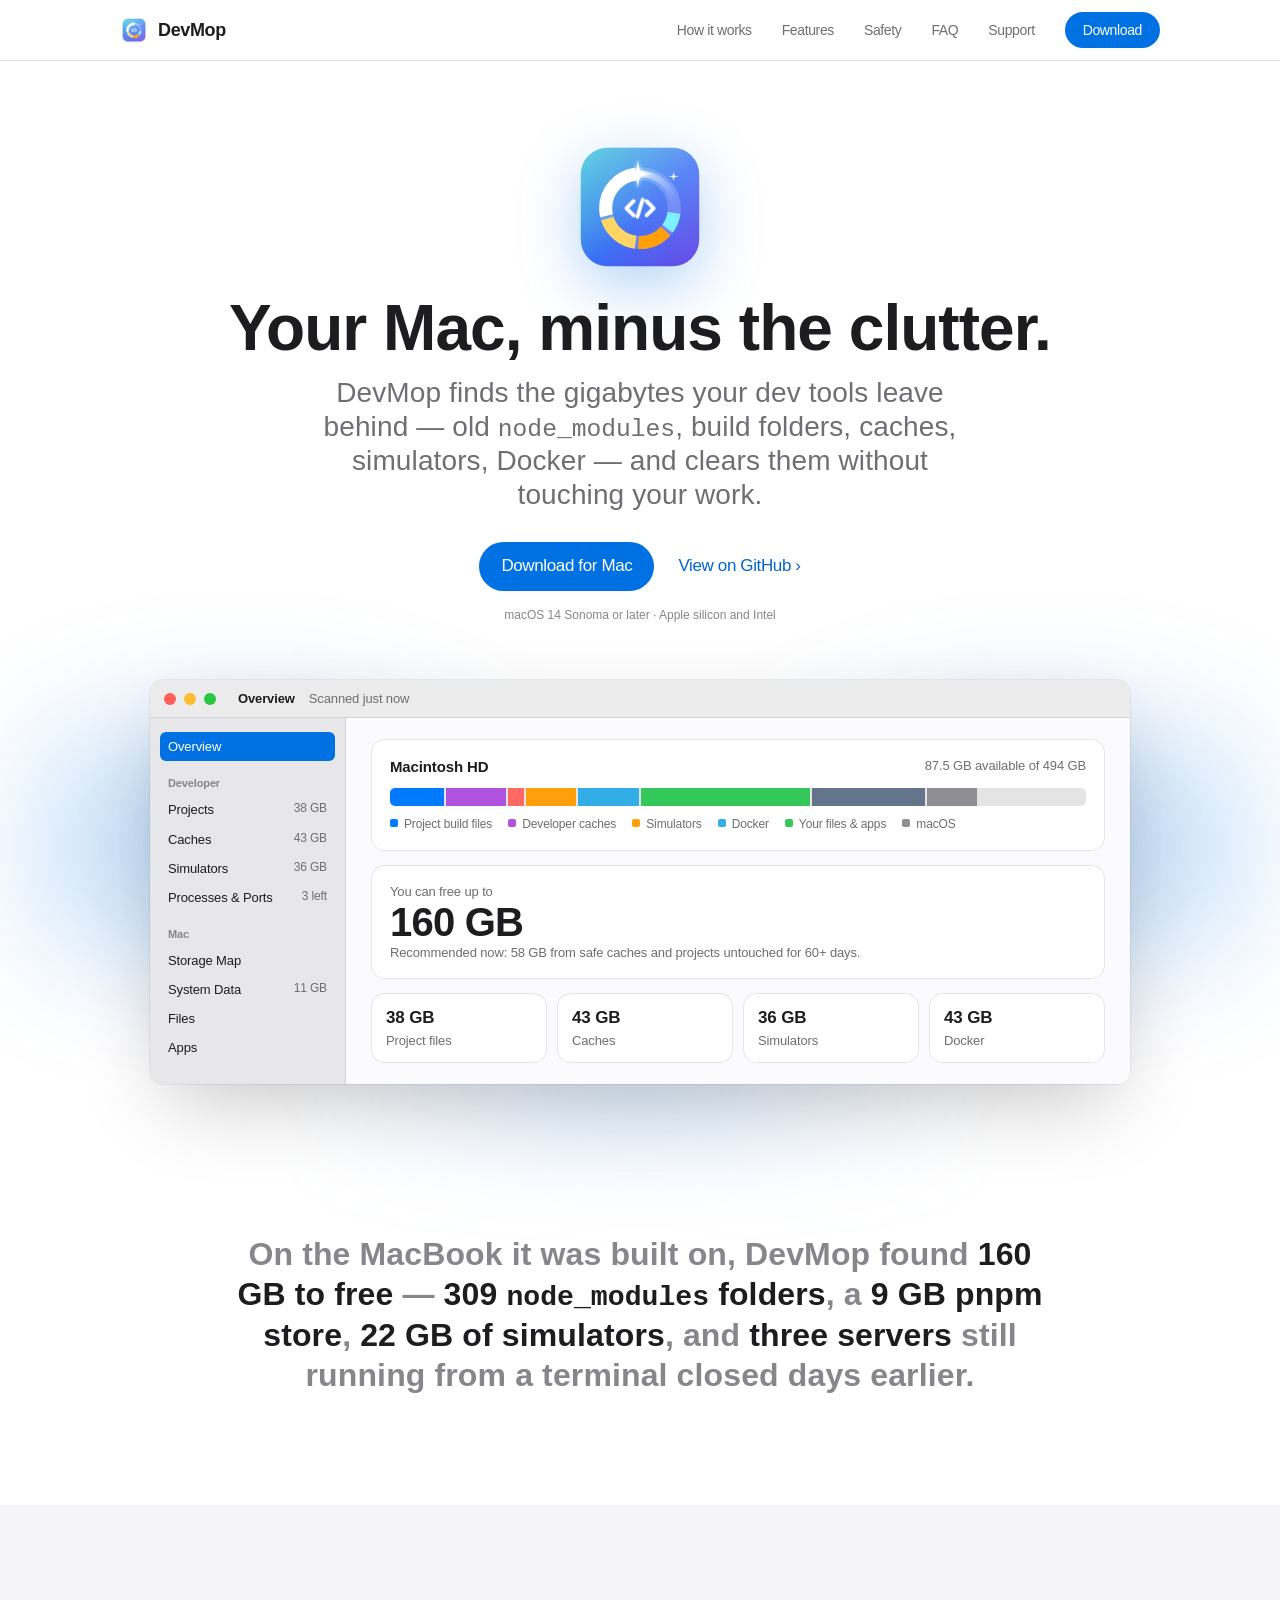
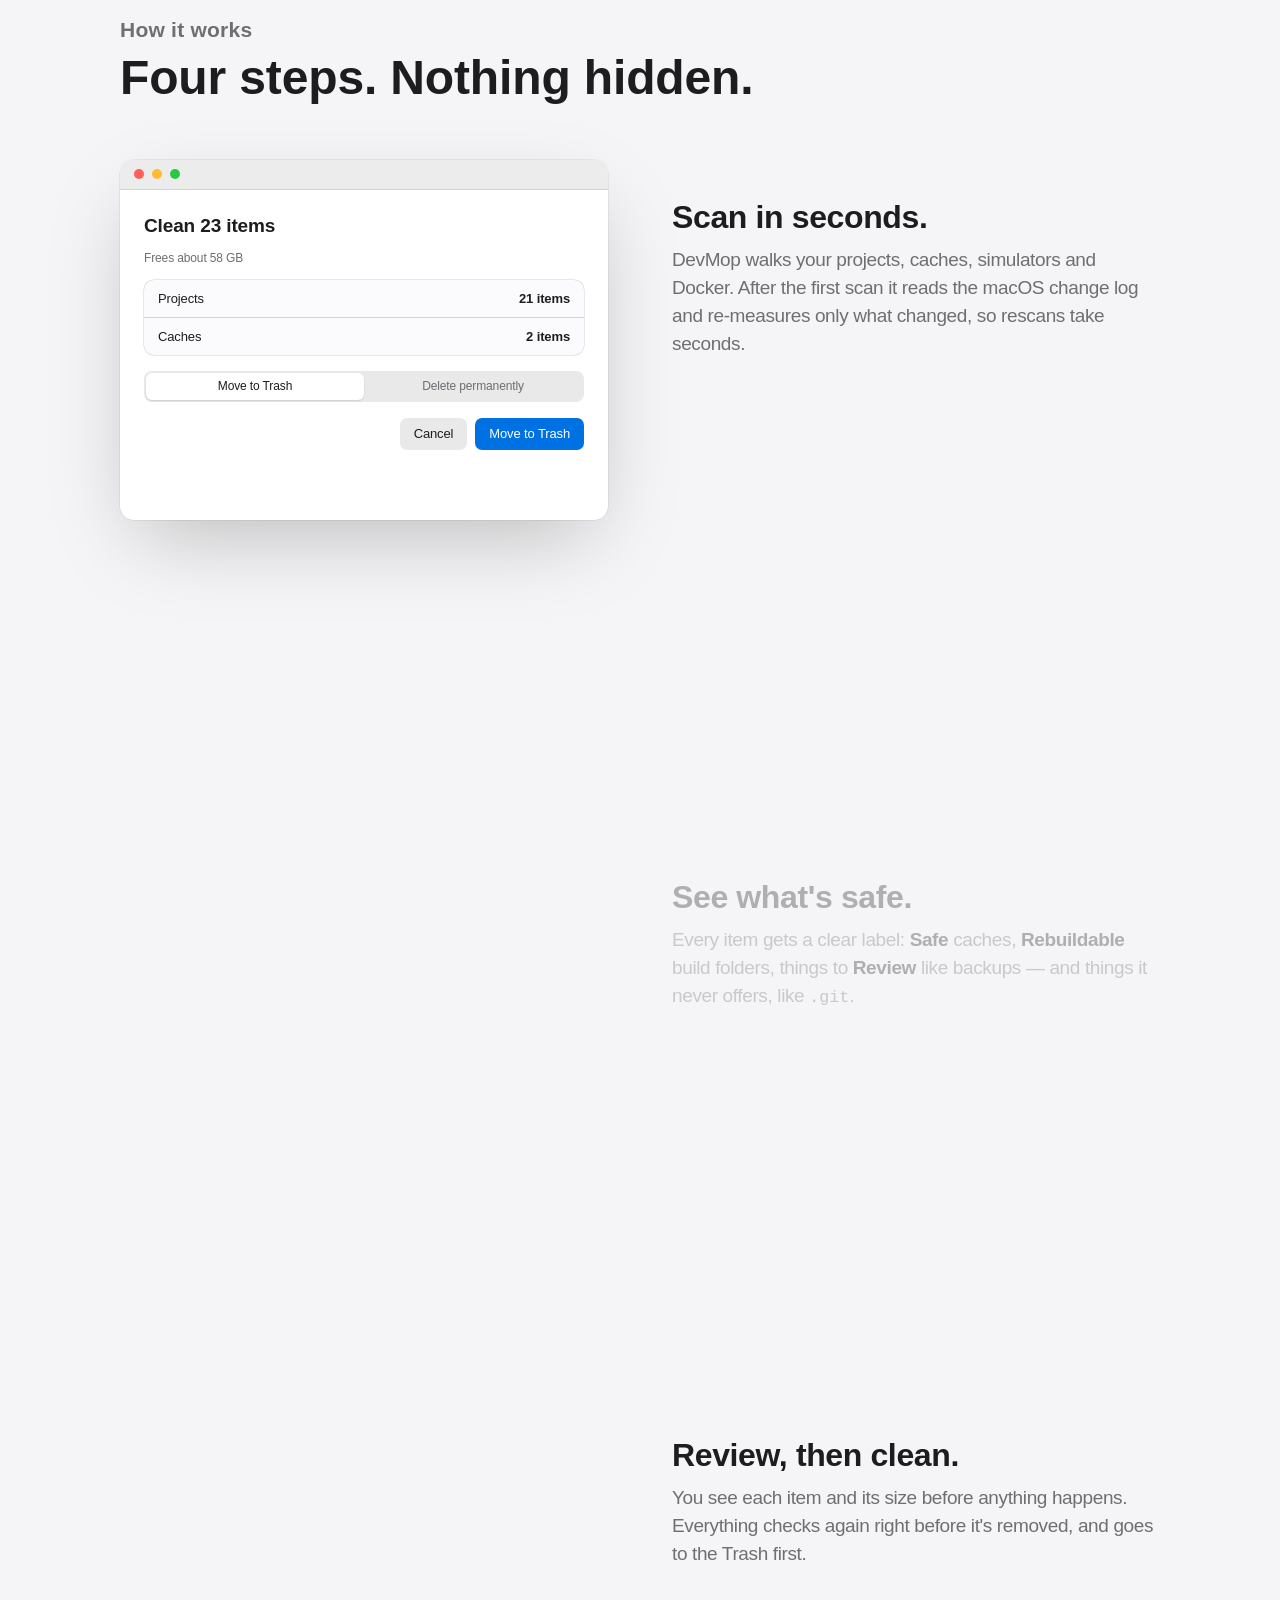
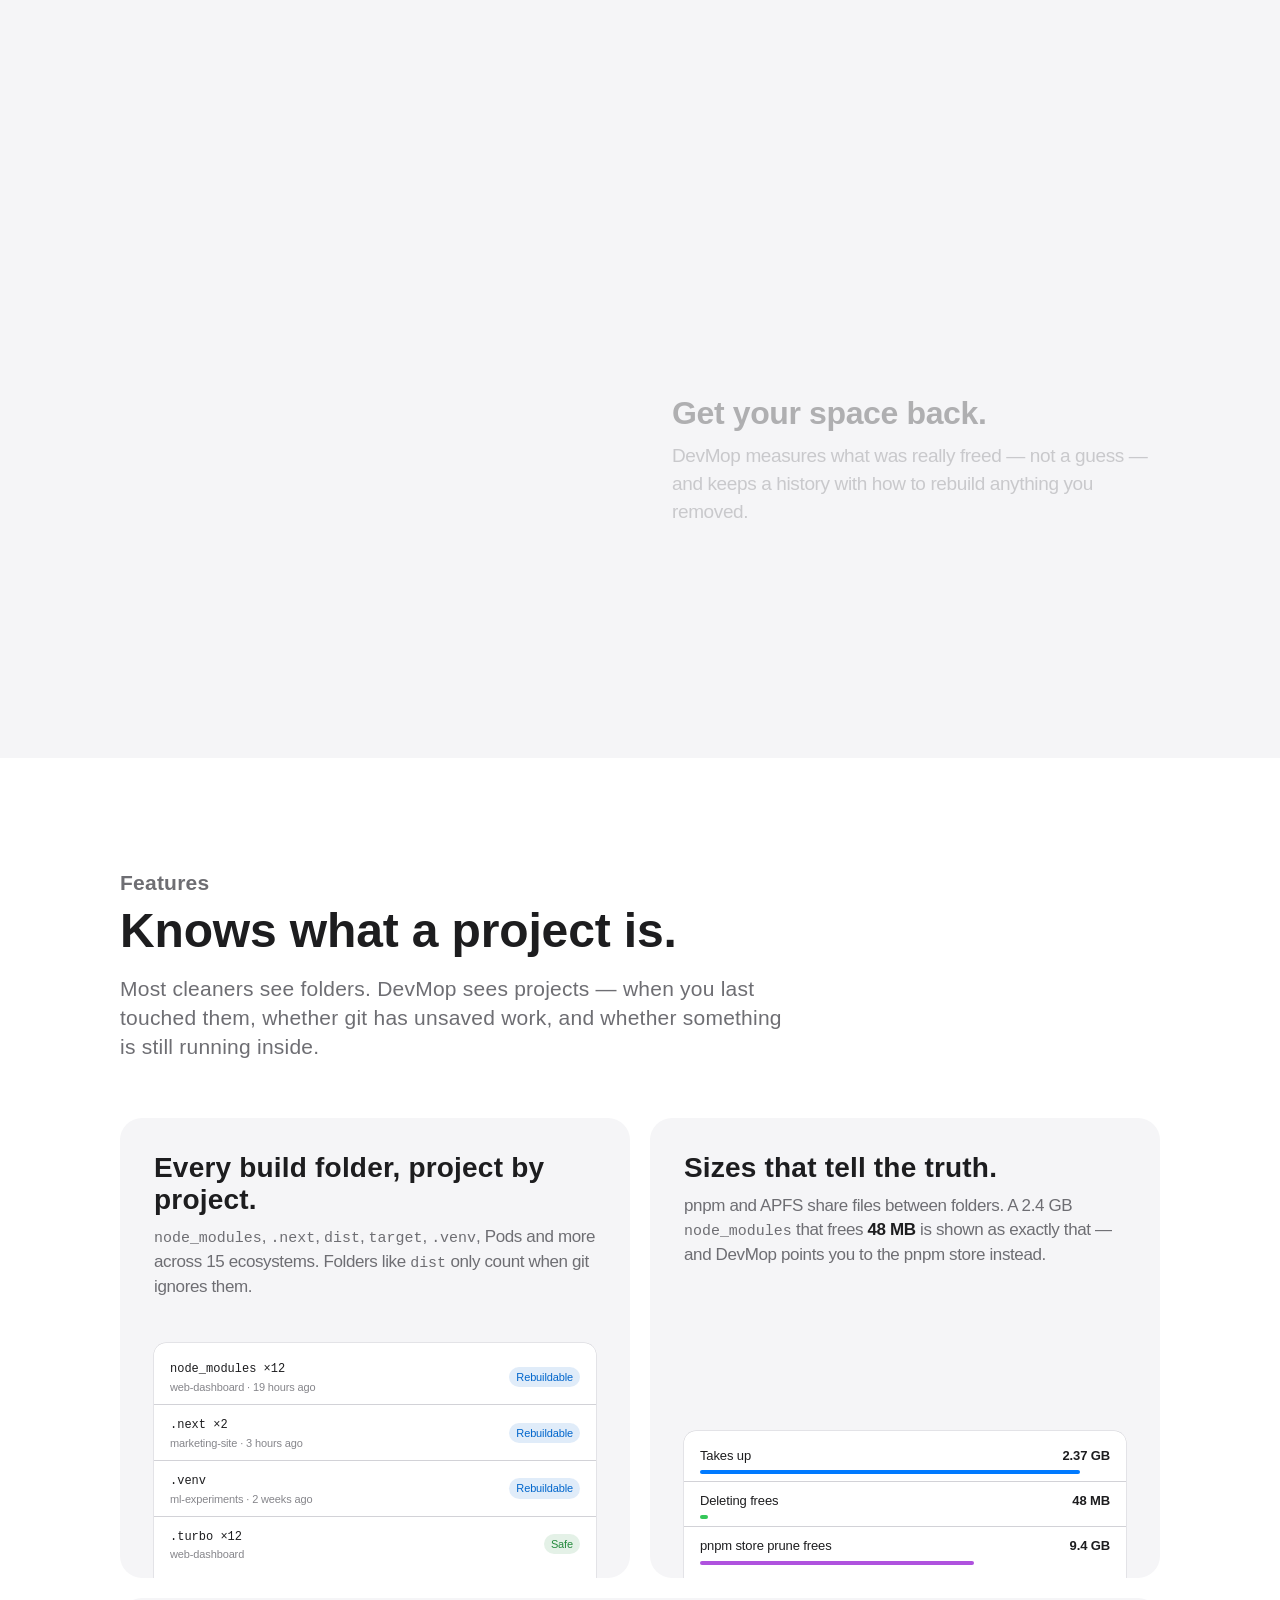
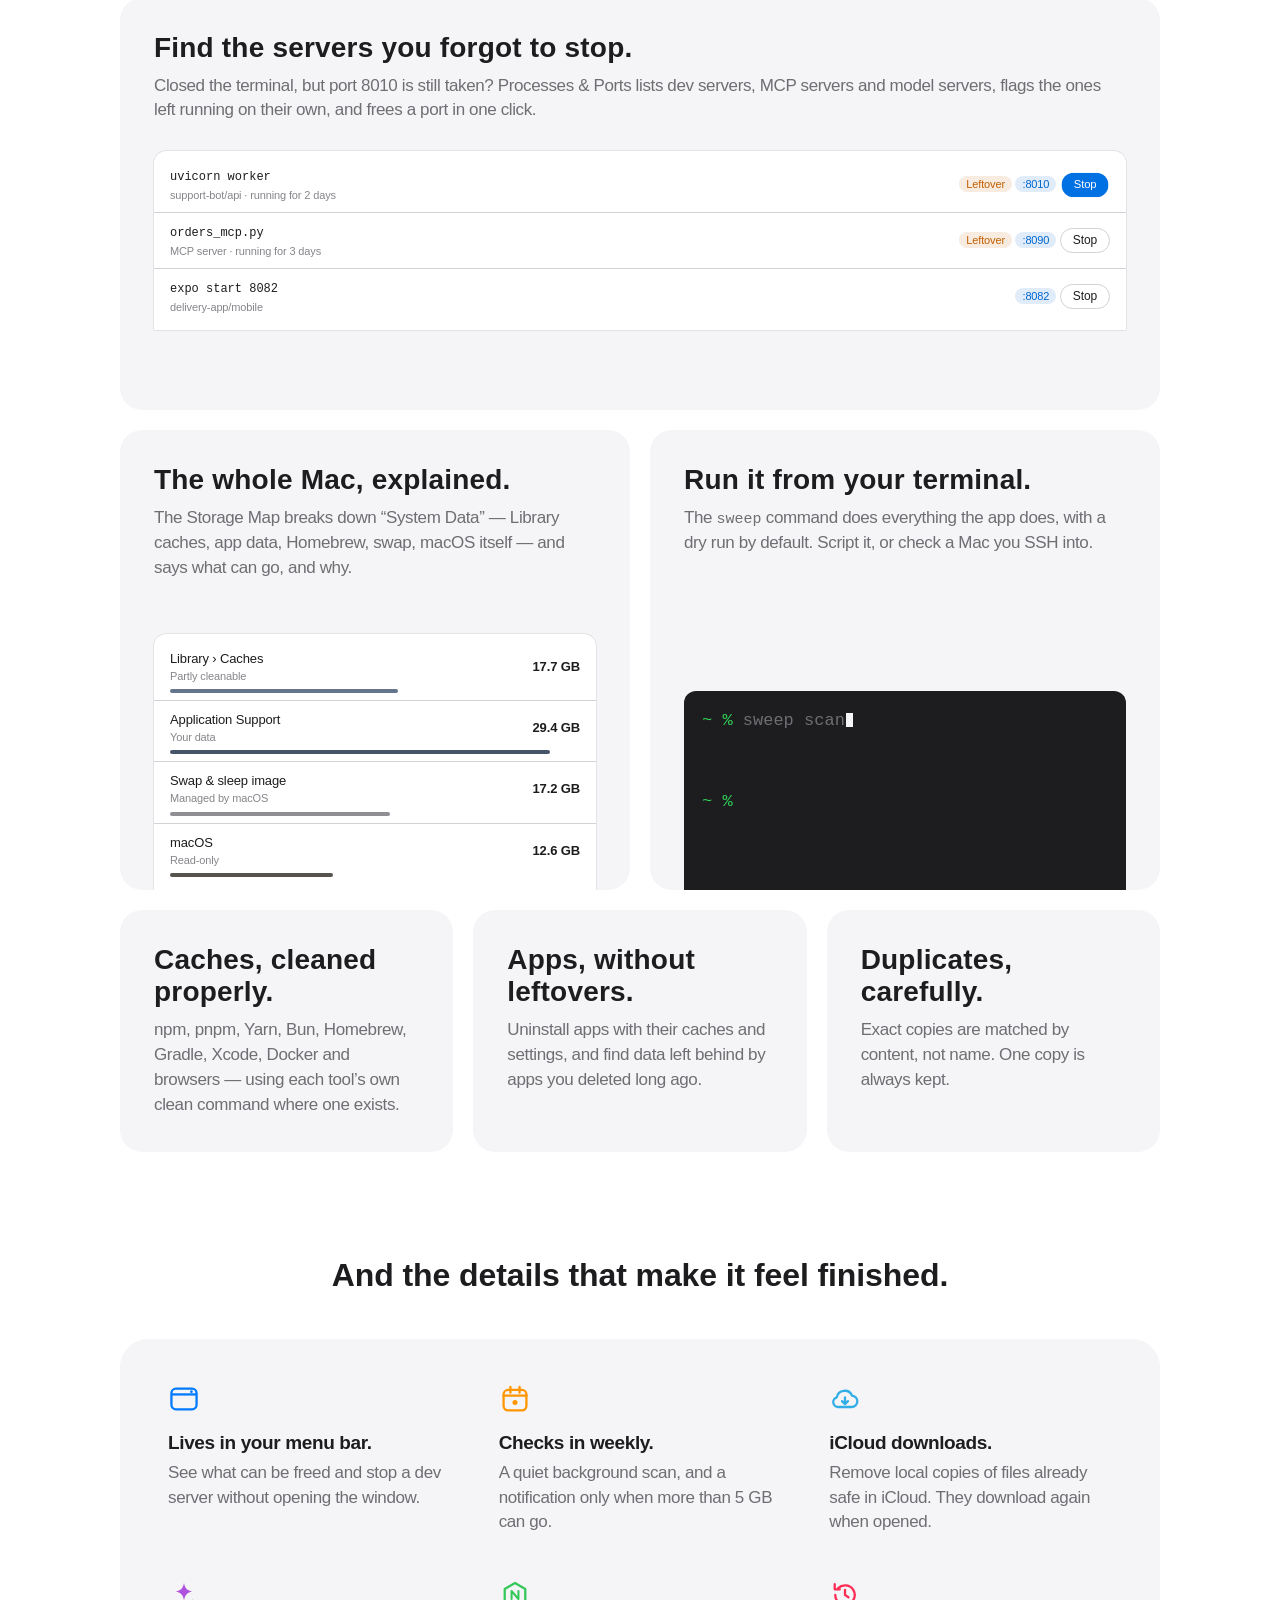
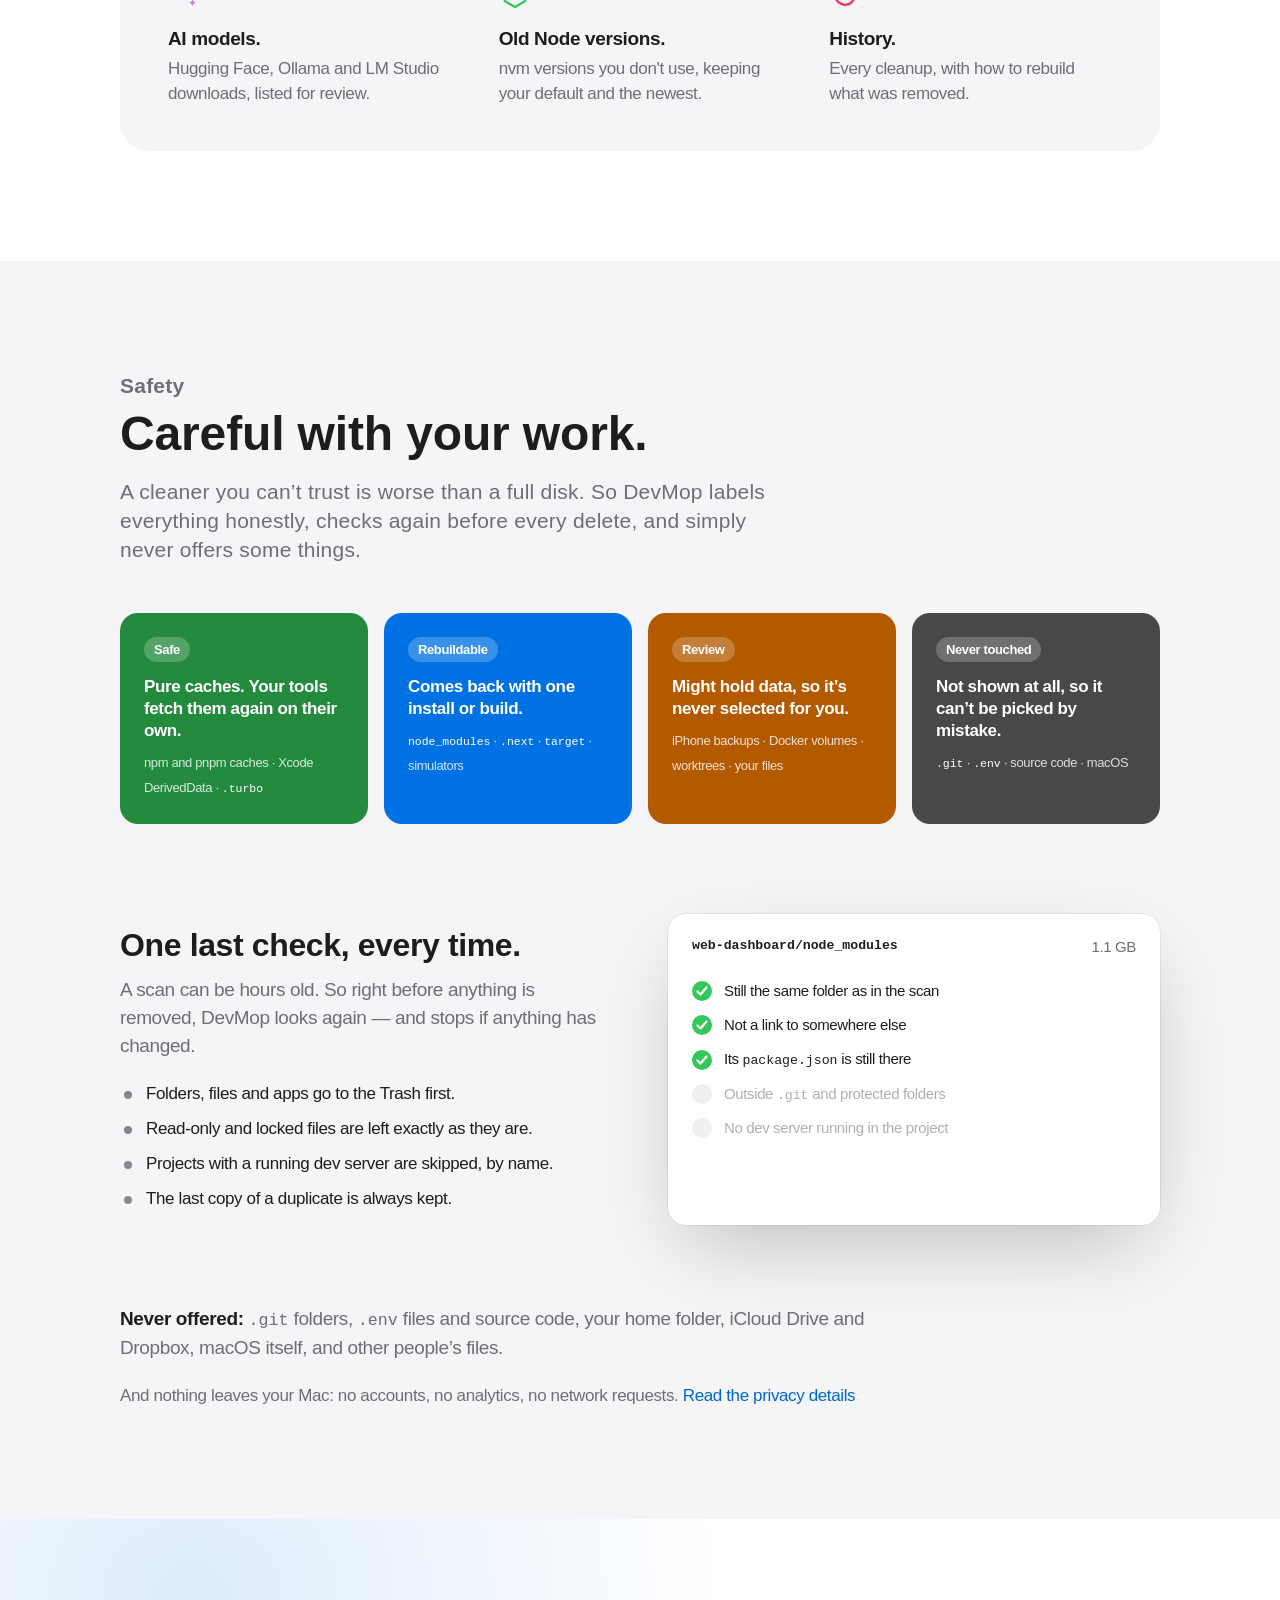
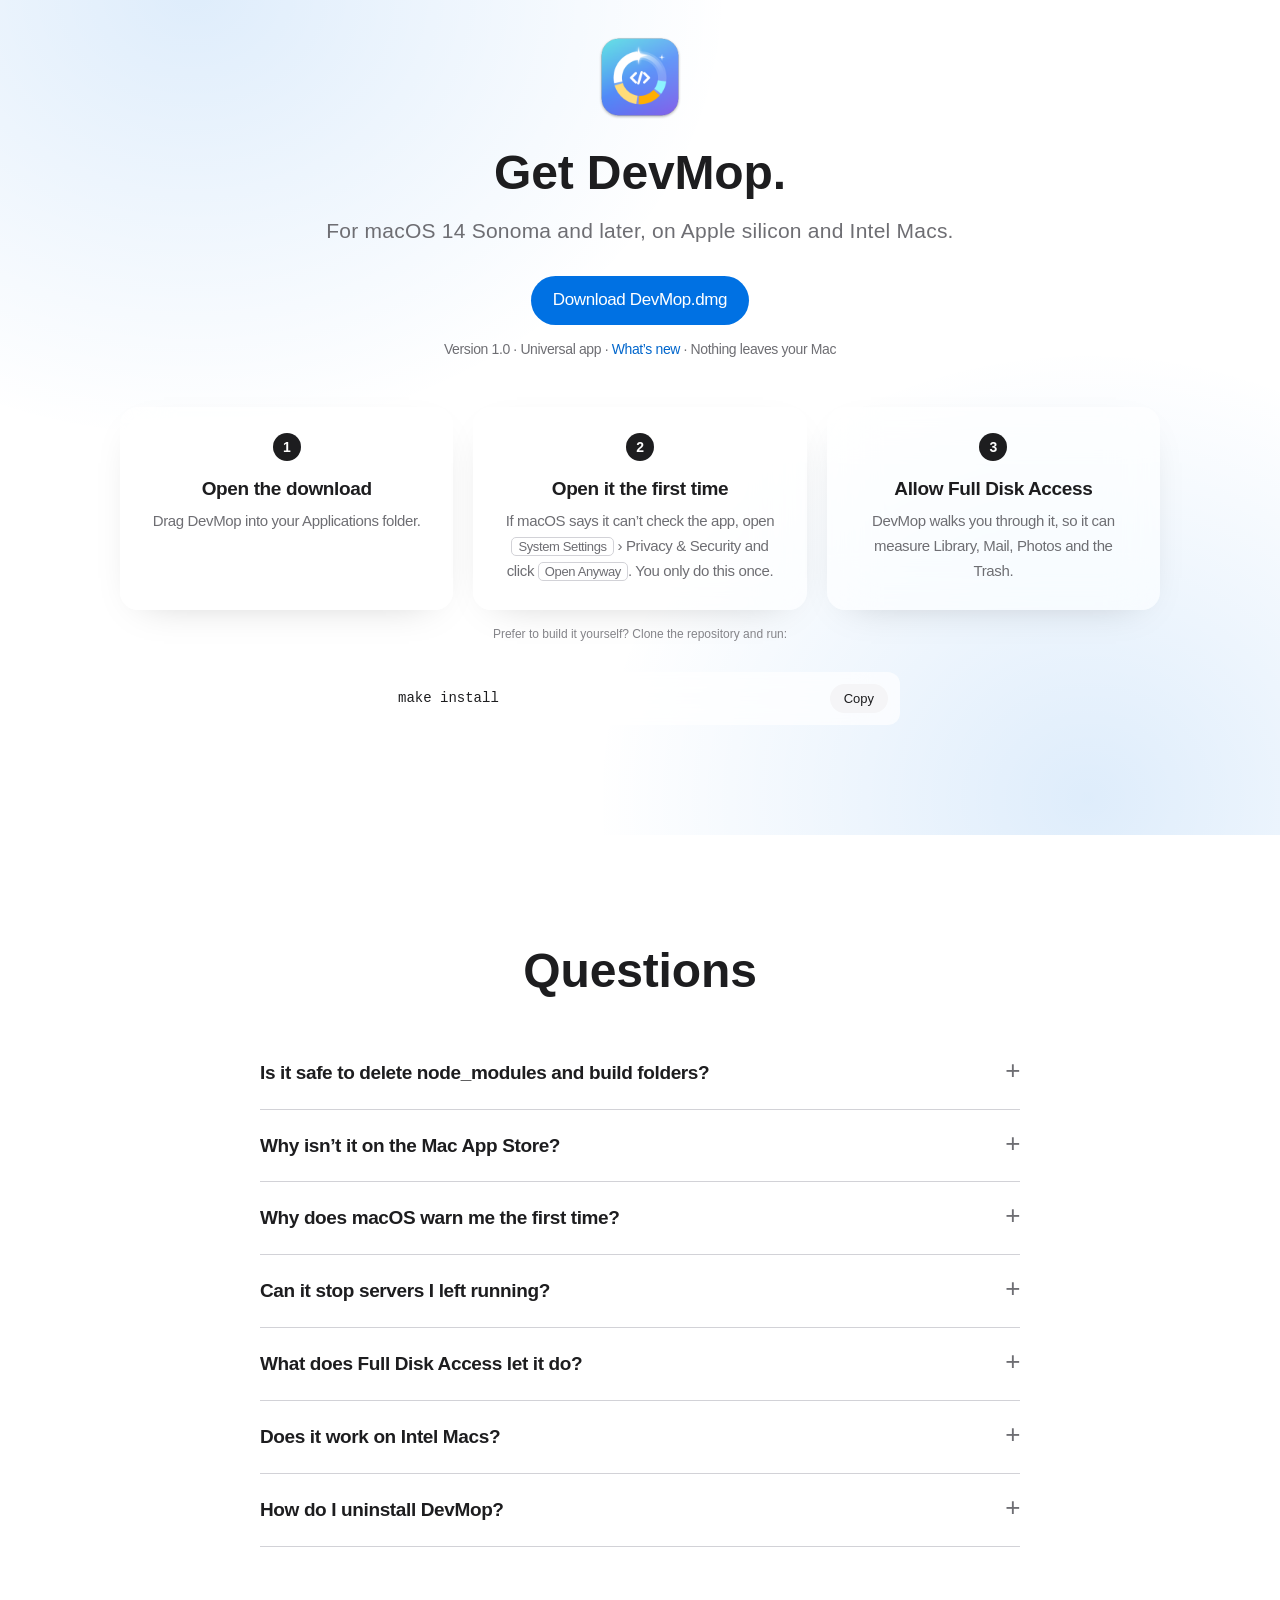
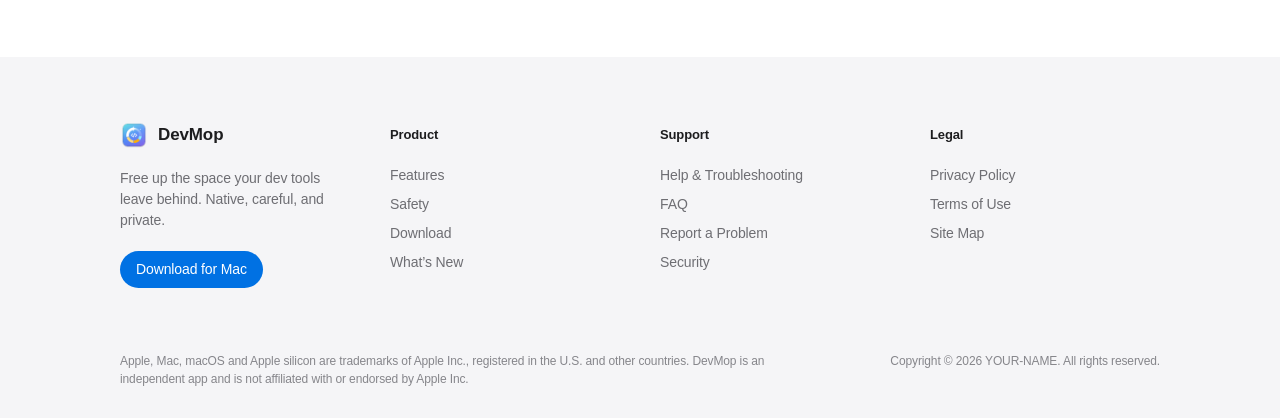
==== commit 7fed60db: "Rename the website to DevMop - Replace DevSweep with DevMop on every page, in the URLs, sitemap and " ====
--- a/docs/index.html
+++ b/docs/index.html
@@ -6,12 +6,12 @@
   <meta name="color-scheme" content="light dark">
   <meta name="theme-color" content="#ffffff" media="(prefers-color-scheme: light)">
   <meta name="theme-color" content="#000000" media="(prefers-color-scheme: dark)">
-  <link rel="canonical" href="https://YOUR-USERNAME.github.io/devsweep/">
-  <title>DevSweep — Free up the space your dev tools leave behind</title>
-  <meta name="description" content="DevSweep is a native Mac app that finds old node_modules, build folders, caches, simulators, Docker data and leftover dev servers, and cleans them safely.">
-  <meta property="og:title" content="DevSweep for Mac">
+  <link rel="canonical" href="https://YOUR-USERNAME.github.io/devmop/">
+  <title>DevMop — Free up the space your dev tools leave behind</title>
+  <meta name="description" content="DevMop is a native Mac app that finds old node_modules, build folders, caches, simulators, Docker data and leftover dev servers, and cleans them safely.">
+  <meta property="og:title" content="DevMop for Mac">
   <meta property="og:description" content="Free up the space your dev tools leave behind. Native, private, careful.">
-  <meta property="og:image" content="https://YOUR-USERNAME.github.io/devsweep/assets/og.png">
+  <meta property="og:image" content="https://YOUR-USERNAME.github.io/devmop/assets/og.png">
   <meta property="og:image:width" content="1200">
   <meta property="og:image:height" content="630">
   <meta property="og:type" content="website">
@@ -26,7 +26,7 @@
 
   <nav class="nav" aria-label="Main">
     <div class="wrap" data-spy>
-      <a class="brand" href="#top"><img src="assets/favicon-64.png" alt="" width="22" height="22">DevSweep</a>
+      <a class="brand" href="#top"><img src="assets/favicon-64.png" alt="" width="22" height="22">DevMop</a>
       <span class="links"><a href="#how">How it works</a></span>
       <span class="links"><a href="#features">Features</a></span>
       <span class="links"><a href="#safety">Safety</a></span>
@@ -39,17 +39,17 @@
   <main id="top">
     <header class="hero">
       <div class="wrap">
-        <div class="hero-logo"><svg class="logo" viewBox="0 0 100 100" role="img" aria-label="DevSweep"><defs><linearGradient id="lg-bg" x1="0" y1="0" x2="1" y2="1"><stop offset="0" stop-color="#34c7d9"/><stop offset=".55" stop-color="#386bf5"/><stop offset="1" stop-color="#6b48e6"/></linearGradient><linearGradient id="lg-hl" x1="0" y1="0" x2="0" y2="1"><stop offset="0" stop-color="#fff" stop-opacity=".22"/><stop offset="1" stop-color="#fff" stop-opacity="0"/></linearGradient><filter id="lg-glow" x="-50%" y="-50%" width="200%" height="200%"><feGaussianBlur stdDeviation="1.6"/></filter></defs><rect x="10" y="10" width="80" height="80" rx="18" fill="url(#lg-bg)"/><rect x="10" y="10" width="80" height="80" rx="18" fill="url(#lg-hl)"/><circle cx="50" cy="50.8" r="23.2" fill="none" stroke="#fff" stroke-opacity=".18" stroke-width="8.8"/><circle class="seg seg-1" cx="50" cy="50.8" r="23.2" fill="none" stroke="#ffffff" stroke-width="8.8" pathLength="360" stroke-dasharray="96 360" stroke-dashoffset="-168" style="--len:96"/><circle class="seg seg-2" cx="50" cy="50.8" r="23.2" fill="none" stroke="#ffd666" stroke-width="8.8" pathLength="360" stroke-dasharray="65 360" stroke-dashoffset="-98" style="--len:65"/><circle class="seg seg-3" cx="50" cy="50.8" r="23.2" fill="none" stroke="#ff9f0a" stroke-width="8.8" pathLength="360" stroke-dasharray="51 360" stroke-dashoffset="-42" style="--len:51"/><circle class="seg seg-4" cx="50" cy="50.8" r="23.2" fill="none" stroke="#7df1ff" stroke-width="8.8" pathLength="360" stroke-dasharray="29 360" stroke-dashoffset="-8" style="--len:29"/><g class="trail"><circle cx="50" cy="50.8" r="23.2" fill="none" stroke="#fff" stroke-opacity="0.650" stroke-width="4.4" pathLength="360" stroke-dasharray="2.6 360" stroke-dashoffset="-268"/><circle cx="50" cy="50.8" r="23.2" fill="none" stroke="#fff" stroke-opacity="0.627" stroke-width="4.4" pathLength="360" stroke-dasharray="2.6 360" stroke-dashoffset="-270"/><circle cx="50" cy="50.8" r="23.2" fill="none" stroke="#fff" stroke-opacity="0.604" stroke-width="4.4" pathLength="360" stroke-dasharray="2.6 360" stroke-dashoffset="-272"/><circle cx="50" cy="50.8" r="23.2" fill="none" stroke="#fff" stroke-opacity="0.582" stroke-width="4.4" pathLength="360" stroke-dasharray="2.6 360" stroke-dashoffset="-274"/><circle cx="50" cy="50.8" r="23.2" fill="none" stroke="#fff" stroke-opacity="0.560" stroke-width="4.4" pathLength="360" stroke-dasharray="2.6 360" stroke-dashoffset="-276"/><circle cx="50" cy="50.8" r="23.2" fill="none" stroke="#fff" stroke-opacity="0.538" stroke-width="4.4" pathLength="360" stroke-dasharray="2.6 360" stroke-dashoffset="-278"/><circle cx="50" cy="50.8" r="23.2" fill="none" stroke="#fff" stroke-opacity="0.517" stroke-width="4.4" pathLength="360" stroke-dasharray="2.6 360" stroke-dashoffset="-280"/><circle cx="50" cy="50.8" r="23.2" fill="none" stroke="#fff" stroke-opacity="0.496" stroke-width="4.4" pathLength="360" stroke-dasharray="2.6 360" stroke-dashoffset="-282"/><circle cx="50" cy="50.8" r="23.2" fill="none" stroke="#fff" stroke-opacity="0.475" stroke-width="4.4" pathLength="360" stroke-dasharray="2.6 360" stroke-dashoffset="-284"/><circle cx="50" cy="50.8" r="23.2" fill="none" stroke="#fff" stroke-opacity="0.455" stroke-width="4.4" pathLength="360" stroke-dasharray="2.6 360" stroke-dashoffset="-286"/><circle cx="50" cy="50.8" r="23.2" fill="none" stroke="#fff" stroke-opacity="0.435" stroke-width="4.4" pathLength="360" stroke-dasharray="2.6 360" stroke-dashoffset="-288"/><circle cx="50" cy="50.8" r="23.2" fill="none" stroke="#fff" stroke-opacity="0.415" stroke-width="4.4" pathLength="360" stroke-dasharray="2.6 360" stroke-dashoffset="-290"/><circle cx="50" cy="50.8" r="23.2" fill="none" stroke="#fff" stroke-opacity="0.396" stroke-width="4.4" pathLength="360" stroke-dasharray="2.6 360" stroke-dashoffset="-292"/><circle cx="50" cy="50.8" r="23.2" fill="none" stroke="#fff" stroke-opacity="0.377" stroke-width="4.4" pathLength="360" stroke-dasharray="2.6 360" stroke-dashoffset="-294"/><circle cx="50" cy="50.8" r="23.2" fill="none" stroke="#fff" stroke-opacity="0.358" stroke-width="4.4" pathLength="360" stroke-dasharray="2.6 360" stroke-dashoffset="-296"/><circle cx="50" cy="50.8" r="23.2" fill="none" stroke="#fff" stroke-opacity="0.340" stroke-width="4.4" pathLength="360" stroke-dasharray="2.6 360" stroke-dashoffset="-298"/><circle cx="50" cy="50.8" r="23.2" fill="none" stroke="#fff" stroke-opacity="0.322" stroke-width="4.4" pathLength="360" stroke-dasharray="2.6 360" stroke-dashoffset="-300"/><circle cx="50" cy="50.8" r="23.2" fill="none" stroke="#fff" stroke-opacity="0.304" stroke-width="4.4" pathLength="360" stroke-dasharray="2.6 360" stroke-dashoffset="-302"/><circle cx="50" cy="50.8" r="23.2" fill="none" stroke="#fff" stroke-opacity="0.287" stroke-width="4.4" pathLength="360" stroke-dasharray="2.6 360" stroke-dashoffset="-304"/><circle cx="50" cy="50.8" r="23.2" fill="none" stroke="#fff" stroke-opacity="0.270" stroke-width="4.4" pathLength="360" stroke-dasharray="2.6 360" stroke-dashoffset="-306"/><circle cx="50" cy="50.8" r="23.2" fill="none" stroke="#fff" stroke-opacity="0.254" stroke-width="4.4" pathLength="360" stroke-dasharray="2.6 360" stroke-dashoffset="-308"/><circle cx="50" cy="50.8" r="23.2" fill="none" stroke="#fff" stroke-opacity="0.238" stroke-width="4.4" pathLength="360" stroke-dasharray="2.6 360" stroke-dashoffset="-310"/><circle cx="50" cy="50.8" r="23.2" fill="none" stroke="#fff" stroke-opacity="0.222" stroke-width="4.4" pathLength="360" stroke-dasharray="2.6 360" stroke-dashoffset="-312"/><circle cx="50" cy="50.8" r="23.2" fill="none" stroke="#fff" stroke-opacity="0.207" stroke-width="4.4" pathLength="360" stroke-dasharray="2.6 360" stroke-dashoffset="-314"/><circle cx="50" cy="50.8" r="23.2" fill="none" stroke="#fff" stroke-opacity="0.192" stroke-width="4.4" pathLength="360" stroke-dasharray="2.6 360" stroke-dashoffset="-316"/><circle cx="50" cy="50.8" r="23.2" fill="none" stroke="#fff" stroke-opacity="0.178" stroke-width="4.4" pathLength="360" stroke-dasharray="2.6 360" stroke-dashoffset="-318"/><circle cx="50" cy="50.8" r="23.2" fill="none" stroke="#fff" stroke-opacity="0.164" stroke-width="4.4" pathLength="360" stroke-dasharray="2.6 360" stroke-dashoffset="-320"/><circle cx="50" cy="50.8" r="23.2" fill="none" stroke="#fff" stroke-opacity="0.150" stroke-width="4.4" pathLength="360" stroke-dasharray="2.6 360" stroke-dashoffset="-322"/><circle cx="50" cy="50.8" r="23.2" fill="none" stroke="#fff" stroke-opacity="0.137" stroke-width="4.4" pathLength="360" stroke-dasharray="2.6 360" stroke-dashoffset="-324"/><circle cx="50" cy="50.8" r="23.2" fill="none" stroke="#fff" stroke-opacity="0.124" stroke-width="4.4" pathLength="360" stroke-dasharray="2.6 360" stroke-dashoffset="-326"/><circle cx="50" cy="50.8" r="23.2" fill="none" stroke="#fff" stroke-opacity="0.112" stroke-width="4.4" pathLength="360" stroke-dasharray="2.6 360" stroke-dashoffset="-328"/><circle cx="50" cy="50.8" r="23.2" fill="none" stroke="#fff" stroke-opacity="0.100" stroke-width="4.4" pathLength="360" stroke-dasharray="2.6 360" stroke-dashoffset="-330"/><circle cx="50" cy="50.8" r="23.2" fill="none" stroke="#fff" stroke-opacity="0.089" stroke-width="4.4" pathLength="360" stroke-dasharray="2.6 360" stroke-dashoffset="-332"/><circle cx="50" cy="50.8" r="23.2" fill="none" stroke="#fff" stroke-opacity="0.078" stroke-width="4.4" pathLength="360" stroke-dasharray="2.6 360" stroke-dashoffset="-334"/><circle cx="50" cy="50.8" r="23.2" fill="none" stroke="#fff" stroke-opacity="0.068" stroke-width="4.4" pathLength="360" stroke-dasharray="2.6 360" stroke-dashoffset="-336"/><circle cx="50" cy="50.8" r="23.2" fill="none" stroke="#fff" stroke-opacity="0.059" stroke-width="4.4" pathLength="360" stroke-dasharray="2.6 360" stroke-dashoffset="-338"/><circle cx="50" cy="50.8" r="23.2" fill="none" stroke="#fff" stroke-opacity="0.049" stroke-width="4.4" pathLength="360" stroke-dasharray="2.6 360" stroke-dashoffset="-340"/><circle cx="50" cy="50.8" r="23.2" fill="none" stroke="#fff" stroke-opacity="0.041" stroke-width="4.4" pathLength="360" stroke-dasharray="2.6 360" stroke-dashoffset="-342"/><circle cx="50" cy="50.8" r="23.2" fill="none" stroke="#fff" stroke-opacity="0.033" stroke-width="4.4" pathLength="360" stroke-dasharray="2.6 360" stroke-dashoffset="-344"/><circle cx="50" cy="50.8" r="23.2" fill="none" stroke="#fff" stroke-opacity="0.026" stroke-width="4.4" pathLength="360" stroke-dasharray="2.6 360" stroke-dashoffset="-346"/><circle cx="50" cy="50.8" r="23.2" fill="none" stroke="#fff" stroke-opacity="0.019" stroke-width="4.4" pathLength="360" stroke-dasharray="2.6 360" stroke-dashoffset="-348"/><circle cx="50" cy="50.8" r="23.2" fill="none" stroke="#fff" stroke-opacity="0.014" stroke-width="4.4" pathLength="360" stroke-dasharray="2.6 360" stroke-dashoffset="-350"/><circle cx="50" cy="50.8" r="23.2" fill="none" stroke="#fff" stroke-opacity="0.009" stroke-width="4.4" pathLength="360" stroke-dasharray="2.6 360" stroke-dashoffset="-352"/><circle cx="50" cy="50.8" r="23.2" fill="none" stroke="#fff" stroke-opacity="0.004" stroke-width="4.4" pathLength="360" stroke-dasharray="2.6 360" stroke-dashoffset="-354"/><circle cx="50" cy="50.8" r="23.2" fill="none" stroke="#fff" stroke-opacity="0.001" stroke-width="4.4" pathLength="360" stroke-dasharray="2.6 360" stroke-dashoffset="-356"/></g><path class="brackets" d="M45.60 46.00L40.80 50.80L45.60 55.60M54.40 46.00L59.20 50.80L54.40 55.60M51.76 45.04L48.24 56.56" fill="none" stroke="#fff" stroke-width="2.56" stroke-linecap="round" stroke-linejoin="round"/><g class="spark spark-main" style="transform-origin:48.54px 27.65px"><path d="M48.54 18.05C47.46 26.56 47.46 26.56 38.94 27.65C47.46 28.73 47.46 28.73 48.54 37.25C49.63 28.73 49.63 28.73 58.14 27.65C49.63 26.56 49.63 26.56 48.54 18.05Z" fill="#fff" filter="url(#lg-glow)" opacity=".9"/><path d="M48.54 18.05C47.46 26.56 47.46 26.56 38.94 27.65C47.46 28.73 47.46 28.73 48.54 37.25C49.63 28.73 49.63 28.73 58.14 27.65C49.63 26.56 49.63 26.56 48.54 18.05Z" fill="#fff"/></g><path class="spark spark-small" style="transform-origin:72.74px 29.46px" d="M72.74 25.86C72.33 29.05 72.33 29.05 69.14 29.46C72.33 29.86 72.33 29.86 72.74 33.06C73.14 29.86 73.14 29.86 76.34 29.46C73.14 29.05 73.14 29.05 72.74 25.86Z" fill="#fff" opacity=".9"/></svg></div>
+        <div class="hero-logo"><svg class="logo" viewBox="0 0 100 100" role="img" aria-label="DevMop"><defs><linearGradient id="lg-bg" x1="0" y1="0" x2="1" y2="1"><stop offset="0" stop-color="#34c7d9"/><stop offset=".55" stop-color="#386bf5"/><stop offset="1" stop-color="#6b48e6"/></linearGradient><linearGradient id="lg-hl" x1="0" y1="0" x2="0" y2="1"><stop offset="0" stop-color="#fff" stop-opacity=".22"/><stop offset="1" stop-color="#fff" stop-opacity="0"/></linearGradient><filter id="lg-glow" x="-50%" y="-50%" width="200%" height="200%"><feGaussianBlur stdDeviation="1.6"/></filter></defs><rect x="10" y="10" width="80" height="80" rx="18" fill="url(#lg-bg)"/><rect x="10" y="10" width="80" height="80" rx="18" fill="url(#lg-hl)"/><circle cx="50" cy="50.8" r="23.2" fill="none" stroke="#fff" stroke-opacity=".18" stroke-width="8.8"/><circle class="seg seg-1" cx="50" cy="50.8" r="23.2" fill="none" stroke="#ffffff" stroke-width="8.8" pathLength="360" stroke-dasharray="96 360" stroke-dashoffset="-168" style="--len:96"/><circle class="seg seg-2" cx="50" cy="50.8" r="23.2" fill="none" stroke="#ffd666" stroke-width="8.8" pathLength="360" stroke-dasharray="65 360" stroke-dashoffset="-98" style="--len:65"/><circle class="seg seg-3" cx="50" cy="50.8" r="23.2" fill="none" stroke="#ff9f0a" stroke-width="8.8" pathLength="360" stroke-dasharray="51 360" stroke-dashoffset="-42" style="--len:51"/><circle class="seg seg-4" cx="50" cy="50.8" r="23.2" fill="none" stroke="#7df1ff" stroke-width="8.8" pathLength="360" stroke-dasharray="29 360" stroke-dashoffset="-8" style="--len:29"/><g class="trail"><circle cx="50" cy="50.8" r="23.2" fill="none" stroke="#fff" stroke-opacity="0.650" stroke-width="4.4" pathLength="360" stroke-dasharray="2.6 360" stroke-dashoffset="-268"/><circle cx="50" cy="50.8" r="23.2" fill="none" stroke="#fff" stroke-opacity="0.627" stroke-width="4.4" pathLength="360" stroke-dasharray="2.6 360" stroke-dashoffset="-270"/><circle cx="50" cy="50.8" r="23.2" fill="none" stroke="#fff" stroke-opacity="0.604" stroke-width="4.4" pathLength="360" stroke-dasharray="2.6 360" stroke-dashoffset="-272"/><circle cx="50" cy="50.8" r="23.2" fill="none" stroke="#fff" stroke-opacity="0.582" stroke-width="4.4" pathLength="360" stroke-dasharray="2.6 360" stroke-dashoffset="-274"/><circle cx="50" cy="50.8" r="23.2" fill="none" stroke="#fff" stroke-opacity="0.560" stroke-width="4.4" pathLength="360" stroke-dasharray="2.6 360" stroke-dashoffset="-276"/><circle cx="50" cy="50.8" r="23.2" fill="none" stroke="#fff" stroke-opacity="0.538" stroke-width="4.4" pathLength="360" stroke-dasharray="2.6 360" stroke-dashoffset="-278"/><circle cx="50" cy="50.8" r="23.2" fill="none" stroke="#fff" stroke-opacity="0.517" stroke-width="4.4" pathLength="360" stroke-dasharray="2.6 360" stroke-dashoffset="-280"/><circle cx="50" cy="50.8" r="23.2" fill="none" stroke="#fff" stroke-opacity="0.496" stroke-width="4.4" pathLength="360" stroke-dasharray="2.6 360" stroke-dashoffset="-282"/><circle cx="50" cy="50.8" r="23.2" fill="none" stroke="#fff" stroke-opacity="0.475" stroke-width="4.4" pathLength="360" stroke-dasharray="2.6 360" stroke-dashoffset="-284"/><circle cx="50" cy="50.8" r="23.2" fill="none" stroke="#fff" stroke-opacity="0.455" stroke-width="4.4" pathLength="360" stroke-dasharray="2.6 360" stroke-dashoffset="-286"/><circle cx="50" cy="50.8" r="23.2" fill="none" stroke="#fff" stroke-opacity="0.435" stroke-width="4.4" pathLength="360" stroke-dasharray="2.6 360" stroke-dashoffset="-288"/><circle cx="50" cy="50.8" r="23.2" fill="none" stroke="#fff" stroke-opacity="0.415" stroke-width="4.4" pathLength="360" stroke-dasharray="2.6 360" stroke-dashoffset="-290"/><circle cx="50" cy="50.8" r="23.2" fill="none" stroke="#fff" stroke-opacity="0.396" stroke-width="4.4" pathLength="360" stroke-dasharray="2.6 360" stroke-dashoffset="-292"/><circle cx="50" cy="50.8" r="23.2" fill="none" stroke="#fff" stroke-opacity="0.377" stroke-width="4.4" pathLength="360" stroke-dasharray="2.6 360" stroke-dashoffset="-294"/><circle cx="50" cy="50.8" r="23.2" fill="none" stroke="#fff" stroke-opacity="0.358" stroke-width="4.4" pathLength="360" stroke-dasharray="2.6 360" stroke-dashoffset="-296"/><circle cx="50" cy="50.8" r="23.2" fill="none" stroke="#fff" stroke-opacity="0.340" stroke-width="4.4" pathLength="360" stroke-dasharray="2.6 360" stroke-dashoffset="-298"/><circle cx="50" cy="50.8" r="23.2" fill="none" stroke="#fff" stroke-opacity="0.322" stroke-width="4.4" pathLength="360" stroke-dasharray="2.6 360" stroke-dashoffset="-300"/><circle cx="50" cy="50.8" r="23.2" fill="none" stroke="#fff" stroke-opacity="0.304" stroke-width="4.4" pathLength="360" stroke-dasharray="2.6 360" stroke-dashoffset="-302"/><circle cx="50" cy="50.8" r="23.2" fill="none" stroke="#fff" stroke-opacity="0.287" stroke-width="4.4" pathLength="360" stroke-dasharray="2.6 360" stroke-dashoffset="-304"/><circle cx="50" cy="50.8" r="23.2" fill="none" stroke="#fff" stroke-opacity="0.270" stroke-width="4.4" pathLength="360" stroke-dasharray="2.6 360" stroke-dashoffset="-306"/><circle cx="50" cy="50.8" r="23.2" fill="none" stroke="#fff" stroke-opacity="0.254" stroke-width="4.4" pathLength="360" stroke-dasharray="2.6 360" stroke-dashoffset="-308"/><circle cx="50" cy="50.8" r="23.2" fill="none" stroke="#fff" stroke-opacity="0.238" stroke-width="4.4" pathLength="360" stroke-dasharray="2.6 360" stroke-dashoffset="-310"/><circle cx="50" cy="50.8" r="23.2" fill="none" stroke="#fff" stroke-opacity="0.222" stroke-width="4.4" pathLength="360" stroke-dasharray="2.6 360" stroke-dashoffset="-312"/><circle cx="50" cy="50.8" r="23.2" fill="none" stroke="#fff" stroke-opacity="0.207" stroke-width="4.4" pathLength="360" stroke-dasharray="2.6 360" stroke-dashoffset="-314"/><circle cx="50" cy="50.8" r="23.2" fill="none" stroke="#fff" stroke-opacity="0.192" stroke-width="4.4" pathLength="360" stroke-dasharray="2.6 360" stroke-dashoffset="-316"/><circle cx="50" cy="50.8" r="23.2" fill="none" stroke="#fff" stroke-opacity="0.178" stroke-width="4.4" pathLength="360" stroke-dasharray="2.6 360" stroke-dashoffset="-318"/><circle cx="50" cy="50.8" r="23.2" fill="none" stroke="#fff" stroke-opacity="0.164" stroke-width="4.4" pathLength="360" stroke-dasharray="2.6 360" stroke-dashoffset="-320"/><circle cx="50" cy="50.8" r="23.2" fill="none" stroke="#fff" stroke-opacity="0.150" stroke-width="4.4" pathLength="360" stroke-dasharray="2.6 360" stroke-dashoffset="-322"/><circle cx="50" cy="50.8" r="23.2" fill="none" stroke="#fff" stroke-opacity="0.137" stroke-width="4.4" pathLength="360" stroke-dasharray="2.6 360" stroke-dashoffset="-324"/><circle cx="50" cy="50.8" r="23.2" fill="none" stroke="#fff" stroke-opacity="0.124" stroke-width="4.4" pathLength="360" stroke-dasharray="2.6 360" stroke-dashoffset="-326"/><circle cx="50" cy="50.8" r="23.2" fill="none" stroke="#fff" stroke-opacity="0.112" stroke-width="4.4" pathLength="360" stroke-dasharray="2.6 360" stroke-dashoffset="-328"/><circle cx="50" cy="50.8" r="23.2" fill="none" stroke="#fff" stroke-opacity="0.100" stroke-width="4.4" pathLength="360" stroke-dasharray="2.6 360" stroke-dashoffset="-330"/><circle cx="50" cy="50.8" r="23.2" fill="none" stroke="#fff" stroke-opacity="0.089" stroke-width="4.4" pathLength="360" stroke-dasharray="2.6 360" stroke-dashoffset="-332"/><circle cx="50" cy="50.8" r="23.2" fill="none" stroke="#fff" stroke-opacity="0.078" stroke-width="4.4" pathLength="360" stroke-dasharray="2.6 360" stroke-dashoffset="-334"/><circle cx="50" cy="50.8" r="23.2" fill="none" stroke="#fff" stroke-opacity="0.068" stroke-width="4.4" pathLength="360" stroke-dasharray="2.6 360" stroke-dashoffset="-336"/><circle cx="50" cy="50.8" r="23.2" fill="none" stroke="#fff" stroke-opacity="0.059" stroke-width="4.4" pathLength="360" stroke-dasharray="2.6 360" stroke-dashoffset="-338"/><circle cx="50" cy="50.8" r="23.2" fill="none" stroke="#fff" stroke-opacity="0.049" stroke-width="4.4" pathLength="360" stroke-dasharray="2.6 360" stroke-dashoffset="-340"/><circle cx="50" cy="50.8" r="23.2" fill="none" stroke="#fff" stroke-opacity="0.041" stroke-width="4.4" pathLength="360" stroke-dasharray="2.6 360" stroke-dashoffset="-342"/><circle cx="50" cy="50.8" r="23.2" fill="none" stroke="#fff" stroke-opacity="0.033" stroke-width="4.4" pathLength="360" stroke-dasharray="2.6 360" stroke-dashoffset="-344"/><circle cx="50" cy="50.8" r="23.2" fill="none" stroke="#fff" stroke-opacity="0.026" stroke-width="4.4" pathLength="360" stroke-dasharray="2.6 360" stroke-dashoffset="-346"/><circle cx="50" cy="50.8" r="23.2" fill="none" stroke="#fff" stroke-opacity="0.019" stroke-width="4.4" pathLength="360" stroke-dasharray="2.6 360" stroke-dashoffset="-348"/><circle cx="50" cy="50.8" r="23.2" fill="none" stroke="#fff" stroke-opacity="0.014" stroke-width="4.4" pathLength="360" stroke-dasharray="2.6 360" stroke-dashoffset="-350"/><circle cx="50" cy="50.8" r="23.2" fill="none" stroke="#fff" stroke-opacity="0.009" stroke-width="4.4" pathLength="360" stroke-dasharray="2.6 360" stroke-dashoffset="-352"/><circle cx="50" cy="50.8" r="23.2" fill="none" stroke="#fff" stroke-opacity="0.004" stroke-width="4.4" pathLength="360" stroke-dasharray="2.6 360" stroke-dashoffset="-354"/><circle cx="50" cy="50.8" r="23.2" fill="none" stroke="#fff" stroke-opacity="0.001" stroke-width="4.4" pathLength="360" stroke-dasharray="2.6 360" stroke-dashoffset="-356"/></g><path class="brackets" d="M45.60 46.00L40.80 50.80L45.60 55.60M54.40 46.00L59.20 50.80L54.40 55.60M51.76 45.04L48.24 56.56" fill="none" stroke="#fff" stroke-width="2.56" stroke-linecap="round" stroke-linejoin="round"/><g class="spark spark-main" style="transform-origin:48.54px 27.65px"><path d="M48.54 18.05C47.46 26.56 47.46 26.56 38.94 27.65C47.46 28.73 47.46 28.73 48.54 37.25C49.63 28.73 49.63 28.73 58.14 27.65C49.63 26.56 49.63 26.56 48.54 18.05Z" fill="#fff" filter="url(#lg-glow)" opacity=".9"/><path d="M48.54 18.05C47.46 26.56 47.46 26.56 38.94 27.65C47.46 28.73 47.46 28.73 48.54 37.25C49.63 28.73 49.63 28.73 58.14 27.65C49.63 26.56 49.63 26.56 48.54 18.05Z" fill="#fff"/></g><path class="spark spark-small" style="transform-origin:72.74px 29.46px" d="M72.74 25.86C72.33 29.05 72.33 29.05 69.14 29.46C72.33 29.86 72.33 29.86 72.74 33.06C73.14 29.86 73.14 29.86 76.34 29.46C73.14 29.05 73.14 29.05 72.74 25.86Z" fill="#fff" opacity=".9"/></svg></div>
         <h1 class="headline enter" style="--delay: 0.15s">Your Mac, minus the clutter.</h1>
-        <p class="subhead enter" style="--delay: 0.3s">DevSweep finds the gigabytes your dev tools leave behind — old <code>node_modules</code>, build folders, caches, simulators, Docker — and clears them without touching your work.</p>
+        <p class="subhead enter" style="--delay: 0.3s">DevMop finds the gigabytes your dev tools leave behind — old <code>node_modules</code>, build folders, caches, simulators, Docker — and clears them without touching your work.</p>
         <div class="actions enter" style="--delay: 0.45s">
           <a class="pill" href="#download" data-goatcounter-click="download-hero">Download for Mac</a>
-          <a class="chevron" href="https://github.com/YOUR-USERNAME/devsweep">View on GitHub</a>
+          <a class="chevron" href="https://github.com/YOUR-USERNAME/devmop">View on GitHub</a>
         </div>
         <p class="fineprint enter" style="--delay: 0.55s">macOS 14 Sonoma or later · Apple silicon and Intel</p>
 
         <div class="hero-stage enter" style="--delay: 0.7s">
-        <scan-window class="window" role="img" aria-label="The DevSweep window finishing a scan: 160 GB can be freed, split into project files, caches, simulators and Docker.">
+        <scan-window class="window" role="img" aria-label="The DevMop window finishing a scan: 160 GB can be freed, split into project files, caches, simulators and Docker.">
           <div class="window-bar"><span></span><span></span><span></span><b>Overview</b><em class="status" data-busy="Measuring 386 folders…">Scanned just now</em></div>
           <div class="scan-line"></div>
           <div class="window-body">
@@ -101,7 +101,7 @@
 
     <section>
       <div class="wrap">
-        <p class="proof reveal">On the MacBook it was built on, DevSweep found <span>160 GB to free</span> — <span>309 <code>node_modules</code> folders</span>, a <span>9 GB pnpm store</span>, <span>22 GB of simulators</span>, and <span>three servers</span> still running from a terminal closed days earlier.</p>
+        <p class="proof reveal">On the MacBook it was built on, DevMop found <span>160 GB to free</span> — <span>309 <code>node_modules</code> folders</span>, a <span>9 GB pnpm store</span>, <span>22 GB of simulators</span>, and <span>three servers</span> still running from a terminal closed days earlier.</p>
       </div>
     </section>
 
@@ -159,7 +159,7 @@
           <ol class="story-text">
             <li data-step="1">
               <h3>Scan in seconds.</h3>
-              <p>DevSweep walks your projects, caches, simulators and Docker. After the first scan it reads the macOS change log and re-measures only what changed, so rescans take seconds.</p>
+              <p>DevMop walks your projects, caches, simulators and Docker. After the first scan it reads the macOS change log and re-measures only what changed, so rescans take seconds.</p>
             </li>
             <li data-step="2">
               <h3>See what's safe.</h3>
@@ -171,7 +171,7 @@
             </li>
             <li data-step="4">
               <h3>Get your space back.</h3>
-              <p>DevSweep measures what was really freed — not a guess — and keeps a history with how to rebuild anything you removed.</p>
+              <p>DevMop measures what was really freed — not a guess — and keeps a history with how to rebuild anything you removed.</p>
             </li>
           </ol>
         </story-steps>
@@ -182,7 +182,7 @@
       <div class="wrap">
         <p class="eyebrow">Features</p>
         <h2 class="section-title">Knows what a project is.</h2>
-        <p class="lede">Most cleaners see folders. DevSweep sees projects — when you last touched them, whether git has unsaved work, and whether something is still running inside.</p>
+        <p class="lede">Most cleaners see folders. DevMop sees projects — when you last touched them, whether git has unsaved work, and whether something is still running inside.</p>
 
         <div class="tiles">
           <article class="tile reveal">
@@ -200,7 +200,7 @@
 
           <article class="tile reveal">
             <h3>Sizes that tell the truth.</h3>
-            <p>pnpm and APFS share files between folders. A 2.4 GB <code>node_modules</code> that frees <strong>48 MB</strong> is shown as exactly that — and DevSweep points you to the pnpm store instead.</p>
+            <p>pnpm and APFS share files between folders. A 2.4 GB <code>node_modules</code> that frees <strong>48 MB</strong> is shown as exactly that — and DevMop points you to the pnpm store instead.</p>
             <div class="demo" aria-hidden="true">
               <div class="rows compare">
                 <div><span>Takes up</span><b>2.37 GB</b><i style="--to: 100%"></i></div>
@@ -281,7 +281,7 @@
       <div class="wrap">
         <p class="eyebrow">Safety</p>
         <h2 class="section-title">Careful with your work.</h2>
-        <p class="lede">A cleaner you can’t trust is worse than a full disk. So DevSweep labels everything honestly, checks again before every delete, and simply never offers some things.</p>
+        <p class="lede">A cleaner you can’t trust is worse than a full disk. So DevMop labels everything honestly, checks again before every delete, and simply never offers some things.</p>
 
         <div class="tiers">
           <article class="tier reveal" style="--tier: #248a3d">
@@ -309,7 +309,7 @@
         <div class="safety-split">
           <div class="reveal">
             <h3 class="sub-title">One last check, every time.</h3>
-            <p class="sub-lede">A scan can be hours old. So right before anything is removed, DevSweep looks again — and stops if anything has changed.</p>
+            <p class="sub-lede">A scan can be hours old. So right before anything is removed, DevMop looks again — and stops if anything has changed.</p>
             <ul class="fine-list">
               <li>Folders, files and apps go to the Trash first.</li>
               <li>Read-only and locked files are left exactly as they are.</li>
@@ -317,7 +317,7 @@
               <li>The last copy of a duplicate is always kept.</li>
             </ul>
           </div>
-          <safety-check class="check-card" role="group" aria-label="Example: the checks DevSweep runs right before moving a node_modules folder to the Trash.">
+          <safety-check class="check-card" role="group" aria-label="Example: the checks DevMop runs right before moving a node_modules folder to the Trash.">
             <div class="check-head"><code>web-dashboard/node_modules</code><span>1.1 GB</span></div>
             <ol>
               <li><span>Still the same folder as in the scan</span></li>
@@ -338,16 +338,16 @@
     <section class="center glow-band" id="download">
       <div class="wrap">
         <img class="download-icon reveal" src="assets/icon-256.png" alt="" width="96" height="96" loading="lazy">
-        <h2 class="section-title">Get DevSweep.</h2>
+        <h2 class="section-title">Get DevMop.</h2>
         <p class="lede">For macOS 14 Sonoma and later, on Apple silicon and Intel Macs.</p>
         <div class="actions">
-          <a class="pill" href="https://github.com/YOUR-USERNAME/devsweep/releases/latest" data-goatcounter-click="download-dmg">Download DevSweep.dmg</a>
+          <a class="pill" href="https://github.com/YOUR-USERNAME/devmop/releases/latest" data-goatcounter-click="download-dmg">Download DevMop.dmg</a>
         </div>
         <p class="release-meta">Version 1.0 · Universal app · <a href="changelog.html">What’s new</a> · Nothing leaves your Mac</p>
         <ol class="steps">
-          <li class="reveal"><b>Open the download</b><span>Drag DevSweep into your Applications folder.</span></li>
+          <li class="reveal"><b>Open the download</b><span>Drag DevMop into your Applications folder.</span></li>
           <li class="reveal"><b>Open it the first time</b><span>If macOS says it can’t check the app, open <kbd>System Settings</kbd> › Privacy &amp; Security and click <kbd>Open Anyway</kbd>. You only do this once.</span></li>
-          <li class="reveal"><b>Allow Full Disk Access</b><span>DevSweep walks you through it, so it can measure Library, Mail, Photos and the Trash.</span></li>
+          <li class="reveal"><b>Allow Full Disk Access</b><span>DevMop walks you through it, so it can measure Library, Mail, Photos and the Trash.</span></li>
         </ol>
         <p class="fineprint">Prefer to build it yourself? Clone the repository and run:</p>
         <copy-command><code>make install</code></copy-command>
@@ -360,11 +360,11 @@
         <div class="faq">
           <details name="faq">
             <summary>Is it safe to delete node_modules and build folders?</summary>
-            <p>Yes. They are rebuilt by your package manager or build tool. DevSweep shows how to rebuild each one, skips projects with something running, and moves everything to the Trash first.</p>
+            <p>Yes. They are rebuilt by your package manager or build tool. DevMop shows how to rebuild each one, skips projects with something running, and moves everything to the Trash first.</p>
           </details>
           <details name="faq">
             <summary>Why isn’t it on the Mac App Store?</summary>
-            <p>App Store apps run in a sandbox that can’t see other apps’ caches or your project folders, which is exactly what a cleaner needs. So DevSweep is downloaded directly, like most developer tools.</p>
+            <p>App Store apps run in a sandbox that can’t see other apps’ caches or your project folders, which is exactly what a cleaner needs. So DevMop is downloaded directly, like most developer tools.</p>
           </details>
           <details name="faq">
             <summary>Why does macOS warn me the first time?</summary>
@@ -376,15 +376,15 @@
           </details>
           <details name="faq">
             <summary>What does Full Disk Access let it do?</summary>
-            <p>Measure folders macOS protects, like Library, Mail, Photos and the Trash. DevSweep reads sizes and names; it doesn’t open your documents or messages.</p>
+            <p>Measure folders macOS protects, like Library, Mail, Photos and the Trash. DevMop reads sizes and names; it doesn’t open your documents or messages.</p>
           </details>
           <details name="faq">
             <summary>Does it work on Intel Macs?</summary>
             <p>Yes. It’s a universal app that runs natively on Apple silicon and Intel, on macOS 14 Sonoma or later.</p>
           </details>
           <details name="faq">
-            <summary>How do I uninstall DevSweep?</summary>
-            <p>Quit it from the menu bar, move it to the Trash, and delete <code>~/Library/Application Support/DevSweep</code>. That’s everything it stores.</p>
+            <summary>How do I uninstall DevMop?</summary>
+            <p>Quit it from the menu bar, move it to the Trash, and delete <code>~/Library/Application Support/DevMop</code>. That’s everything it stores.</p>
           </details>
         </div>
       </div>
@@ -395,7 +395,7 @@
     <div class="wrap">
       <div class="footer-top">
         <div class="footer-brand">
-          <a class="brand" href="index.html"><img src="assets/favicon-64.png" alt="" width="28" height="28">DevSweep</a>
+          <a class="brand" href="index.html"><img src="assets/favicon-64.png" alt="" width="28" height="28">DevMop</a>
           <p>Free up the space your dev tools leave behind. Native, careful, and private.</p>
           <a class="pill" href="index.html#download" data-goatcounter-click="download-footer">Download for Mac</a>
         </div>
@@ -411,7 +411,7 @@
             <h2>Support</h2>
             <a href="support.html">Help &amp; Troubleshooting</a>
             <a href="index.html#faq">FAQ</a>
-            <a href="https://github.com/YOUR-USERNAME/devsweep/issues">Report a Problem</a>
+            <a href="https://github.com/YOUR-USERNAME/devmop/issues">Report a Problem</a>
             <a href="security.html">Security</a>
           </div>
           <div>
@@ -423,7 +423,7 @@
         </nav>
       </div>
       <div class="footer-bottom">
-        <p>Apple, Mac, macOS and Apple silicon are trademarks of Apple Inc., registered in the U.S. and other countries. DevSweep is an independent app and is not affiliated with or endorsed by Apple Inc.</p>
+        <p>Apple, Mac, macOS and Apple silicon are trademarks of Apple Inc., registered in the U.S. and other countries. DevMop is an independent app and is not affiliated with or endorsed by Apple Inc.</p>
         <p>Copyright © 2026 YOUR-NAME. All rights reserved.</p>
       </div>
     </div>
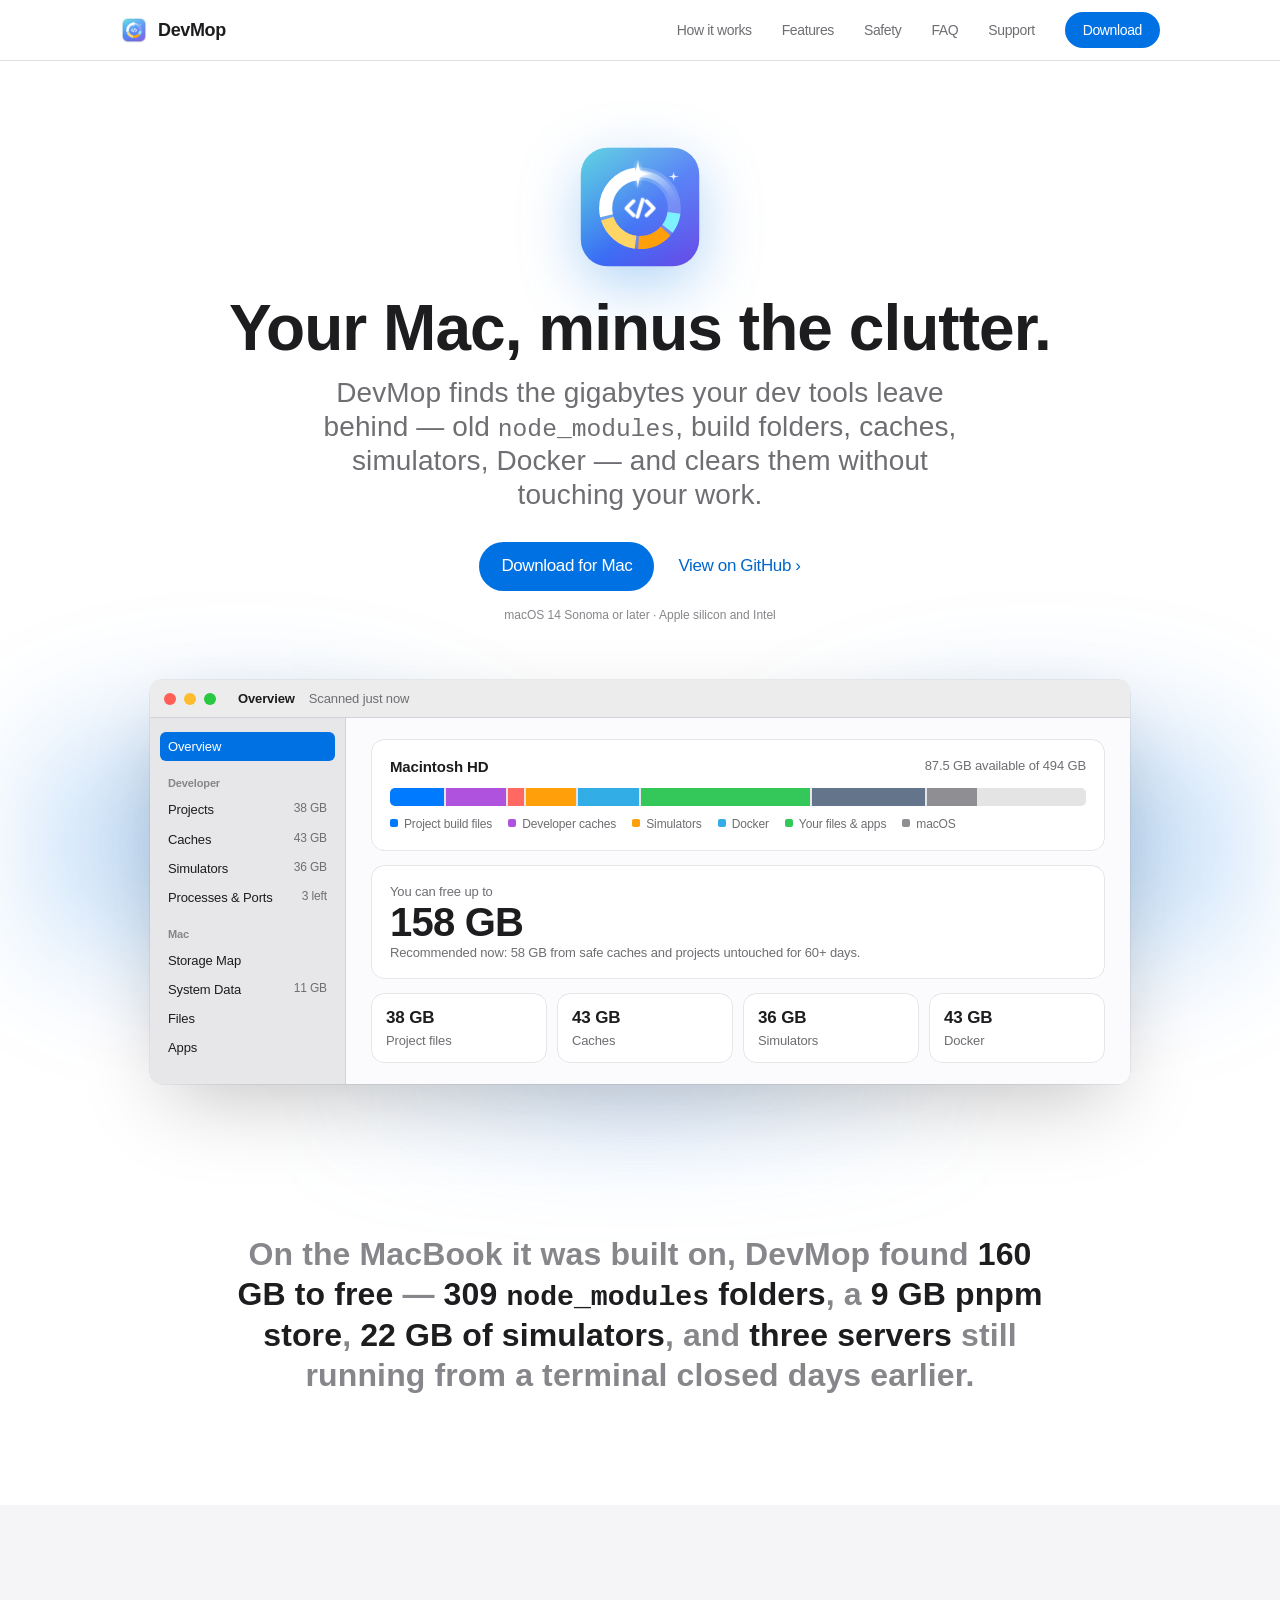
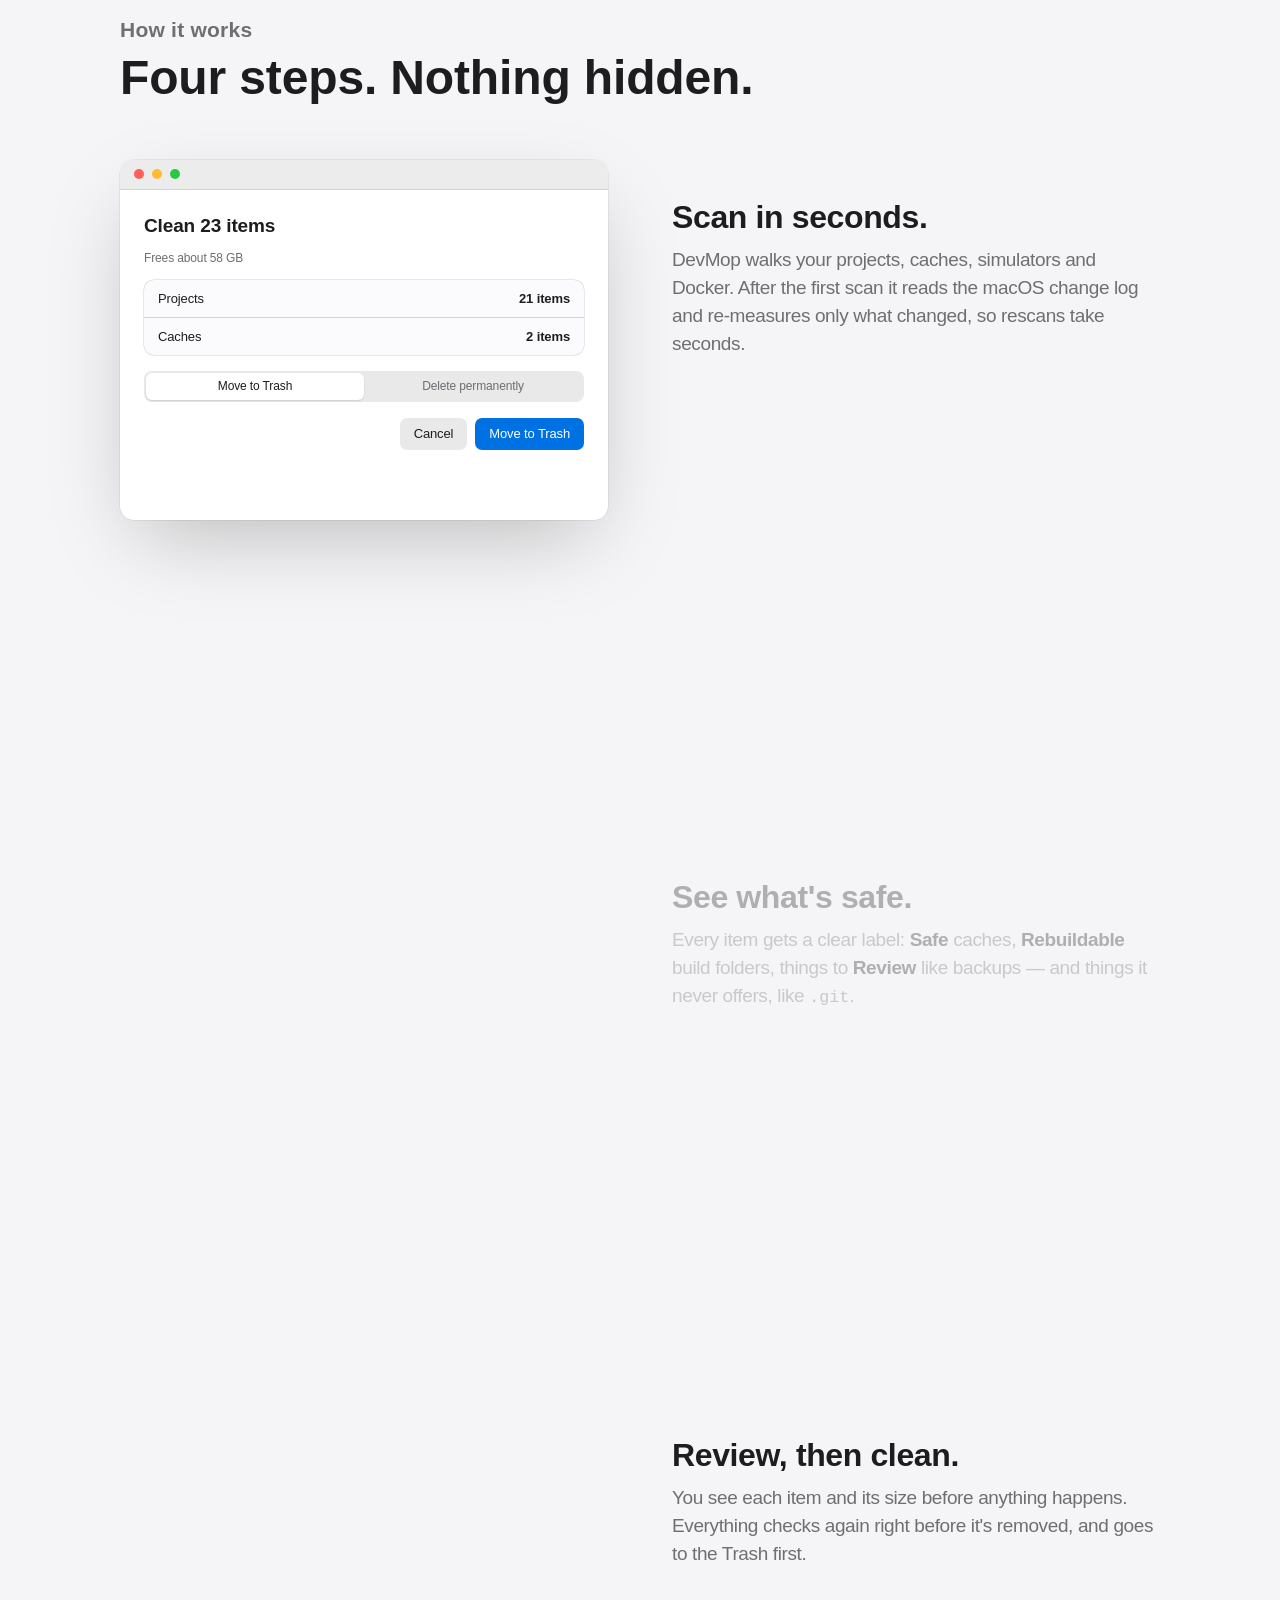
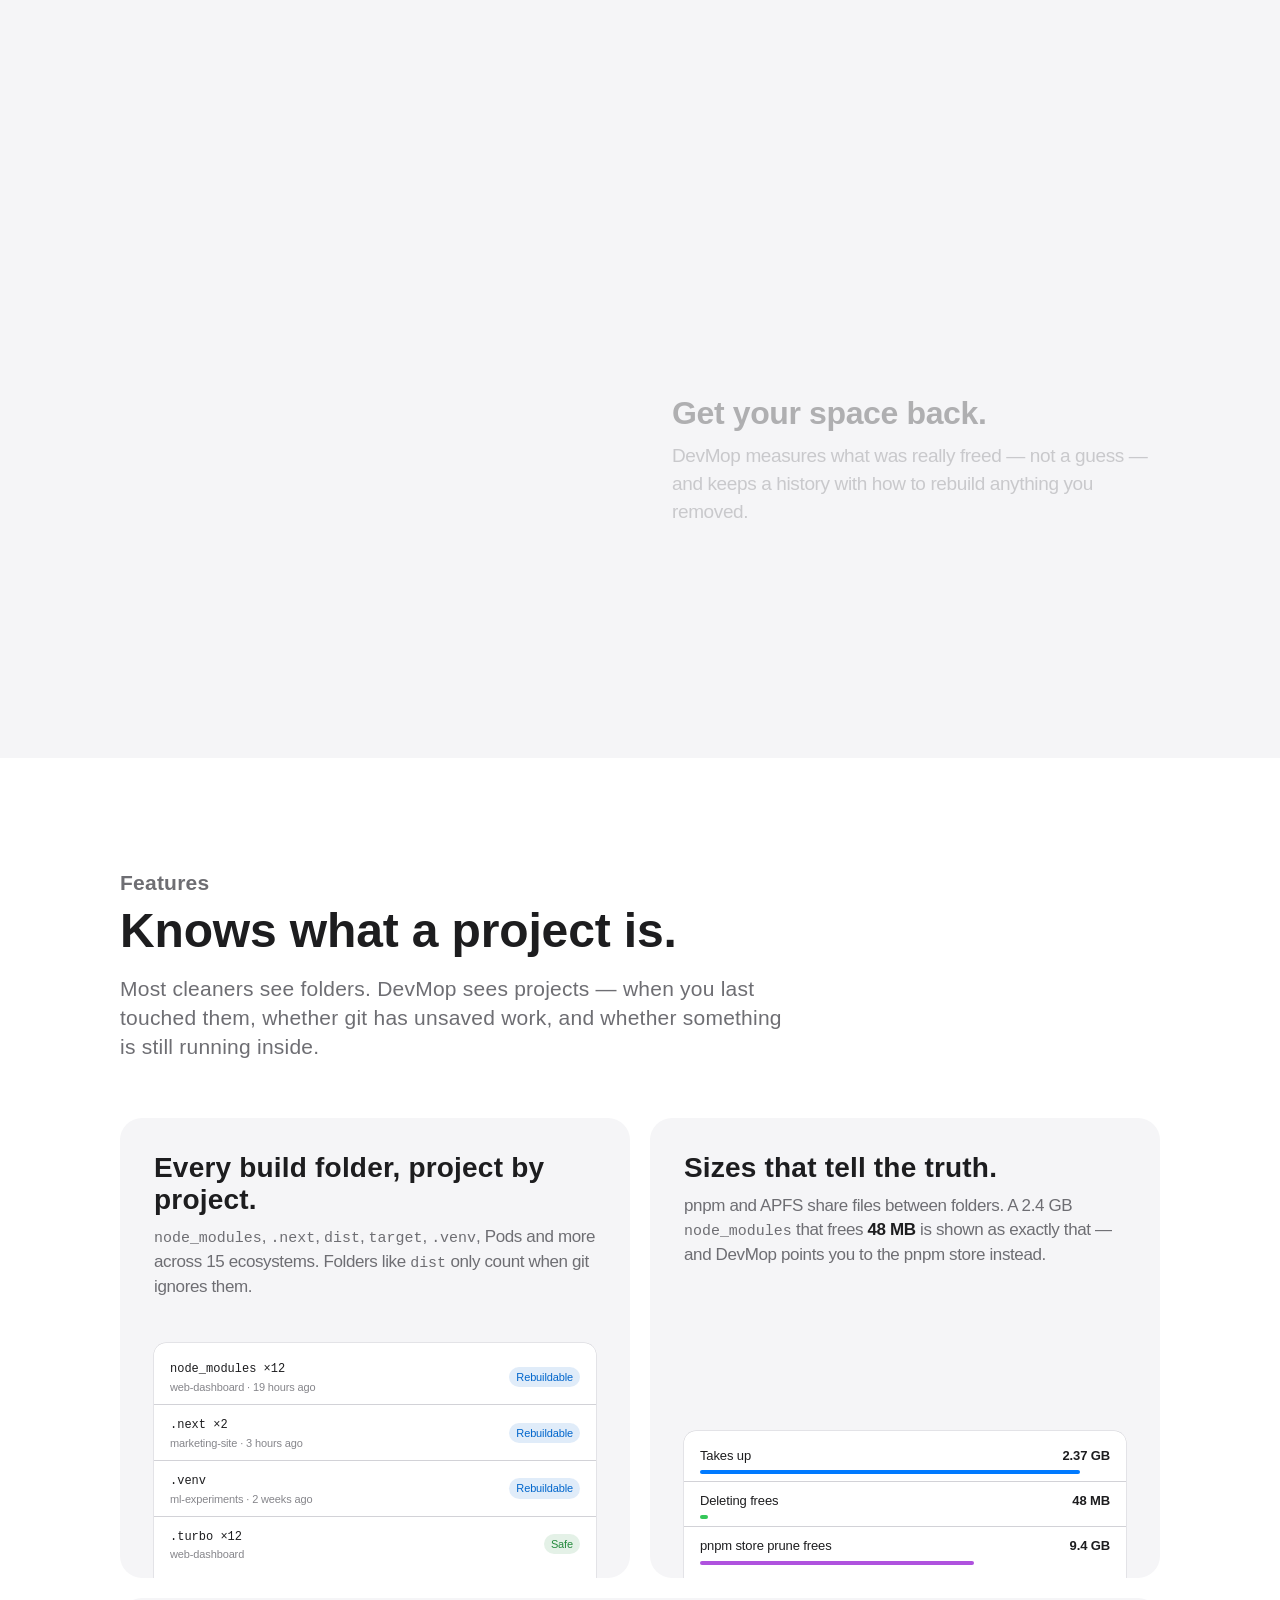
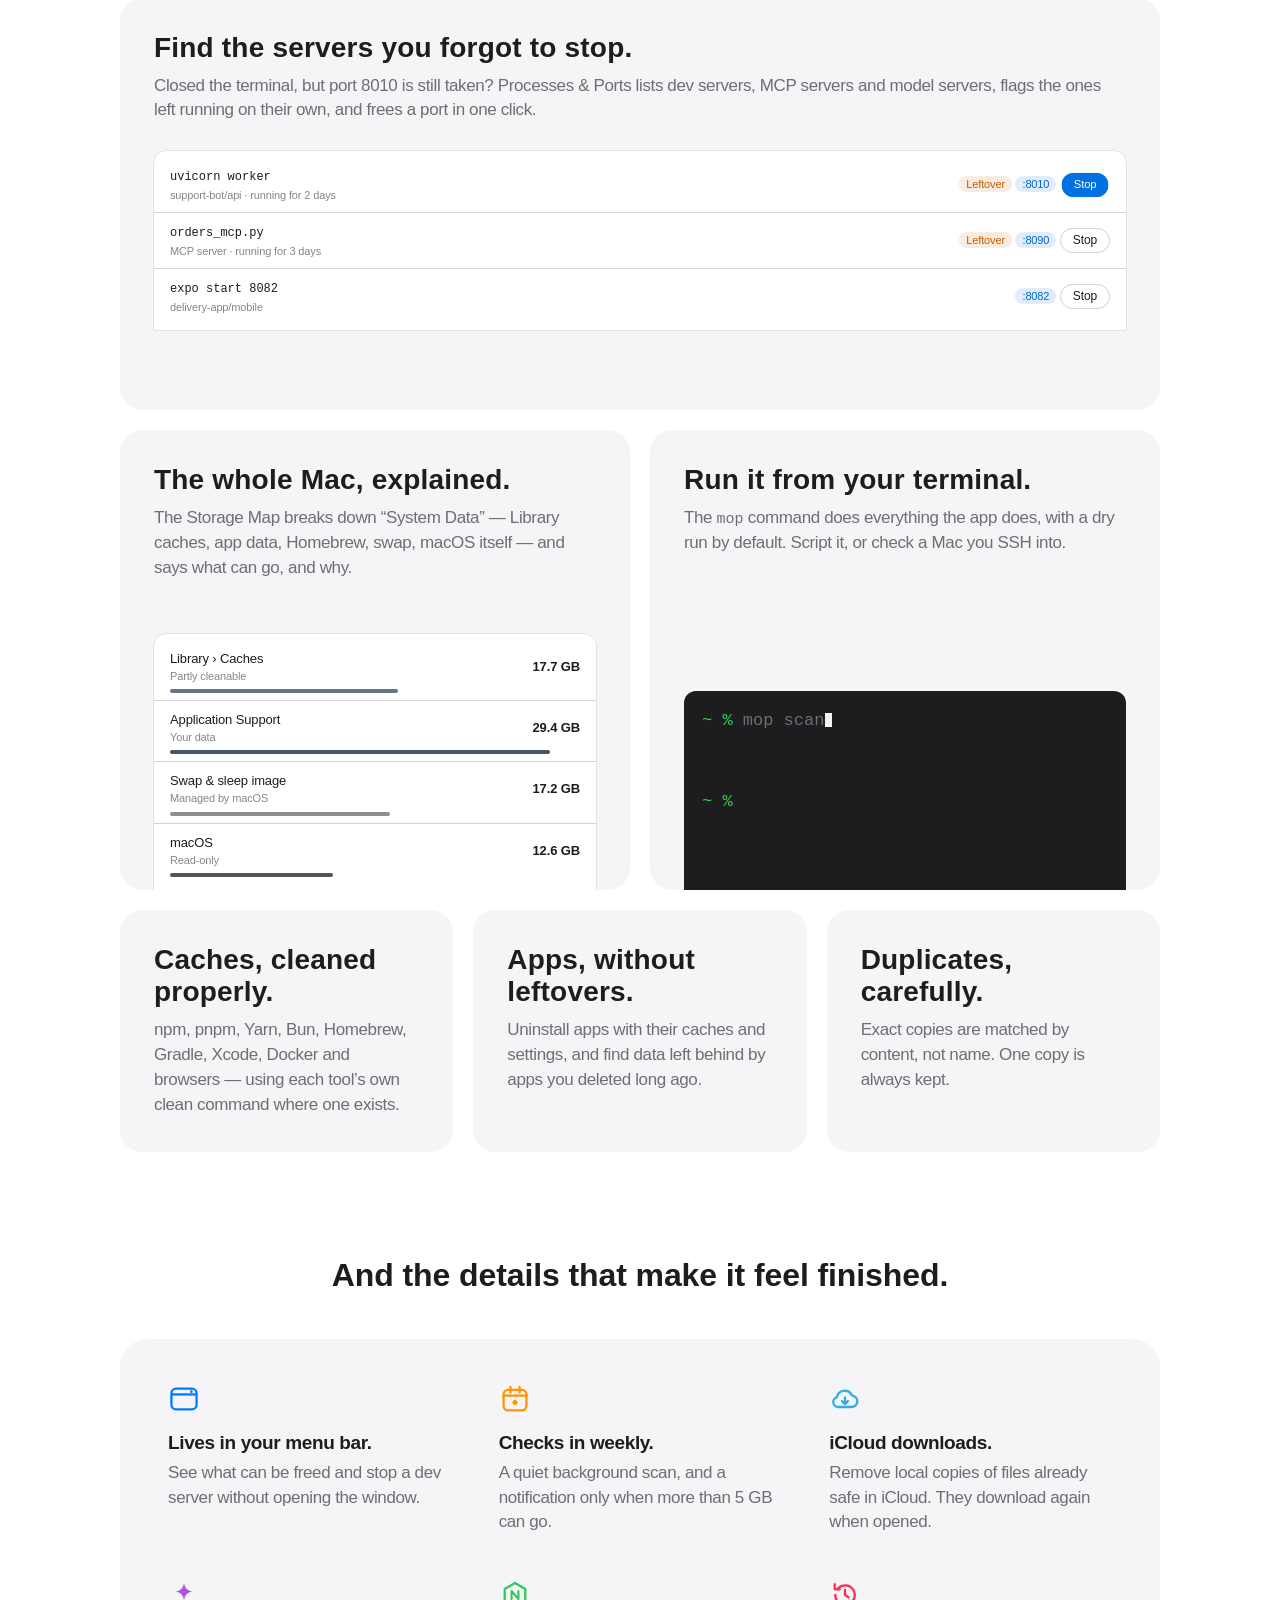
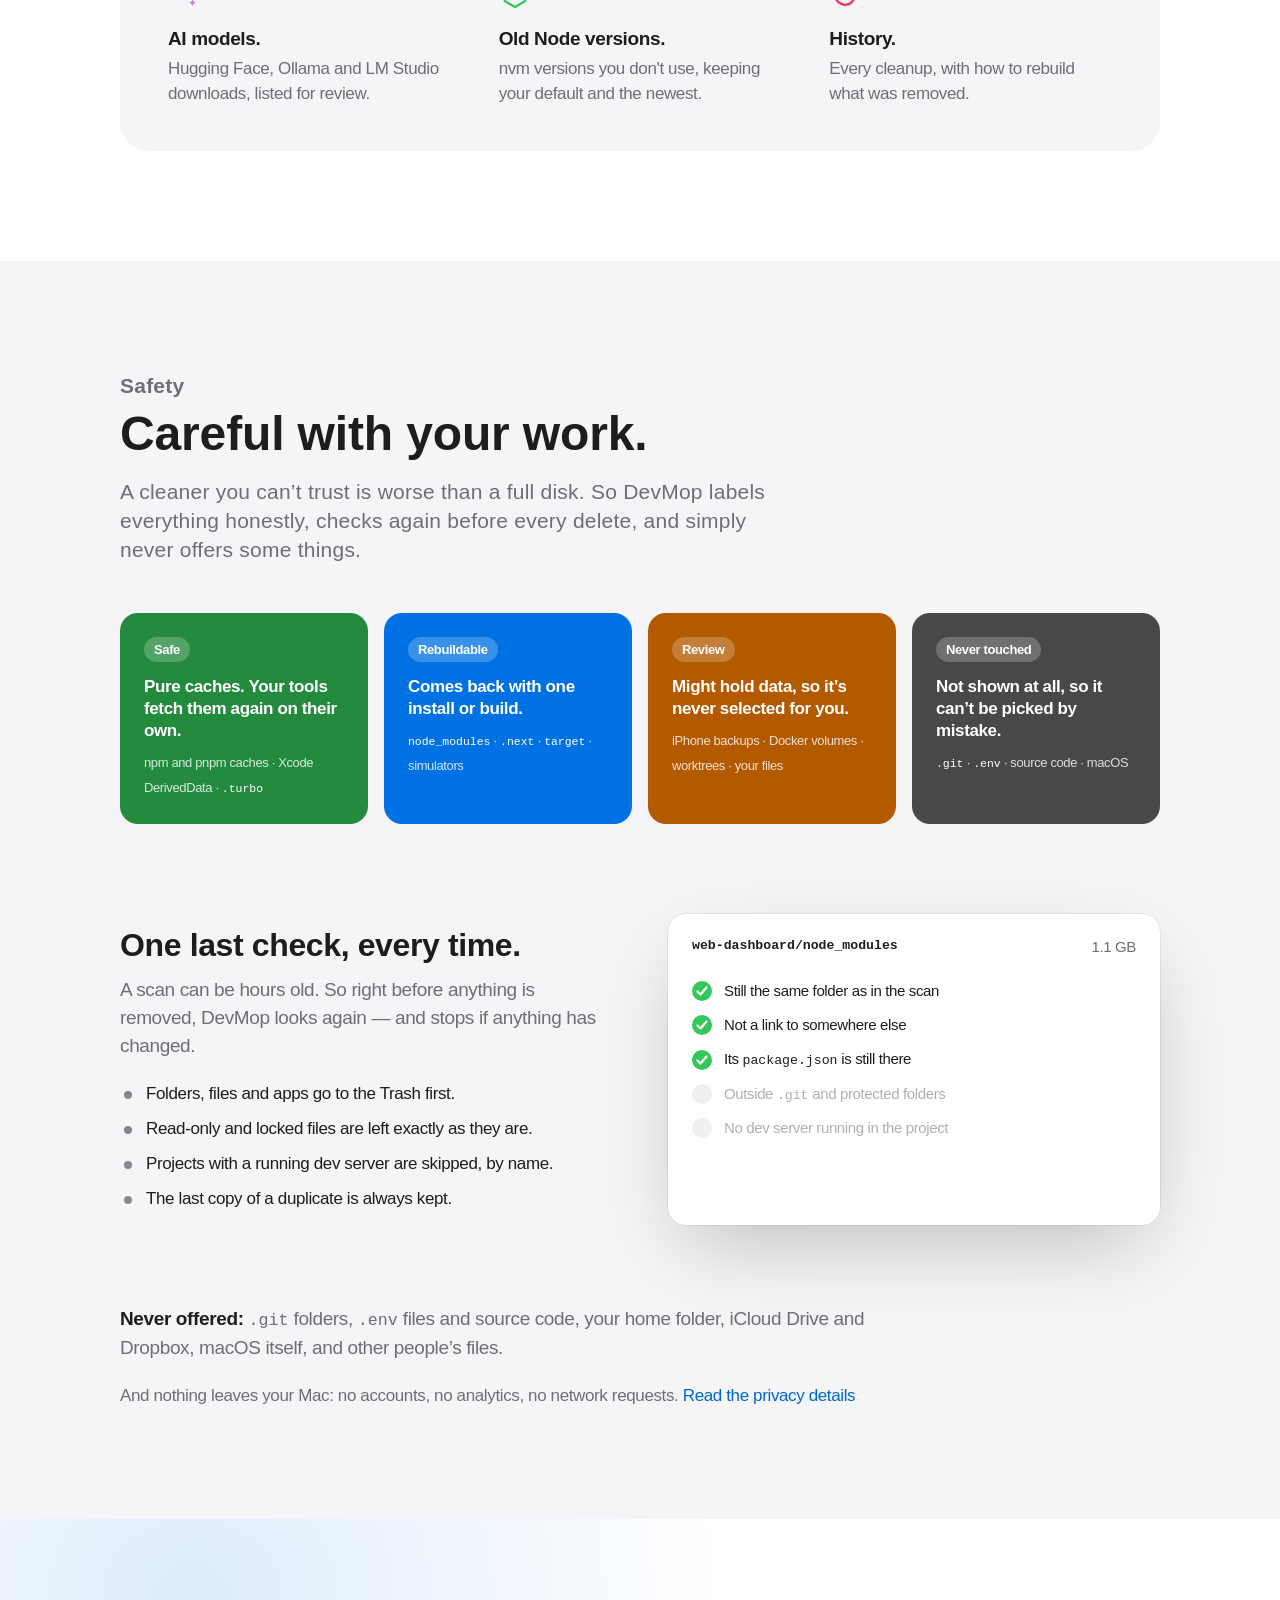
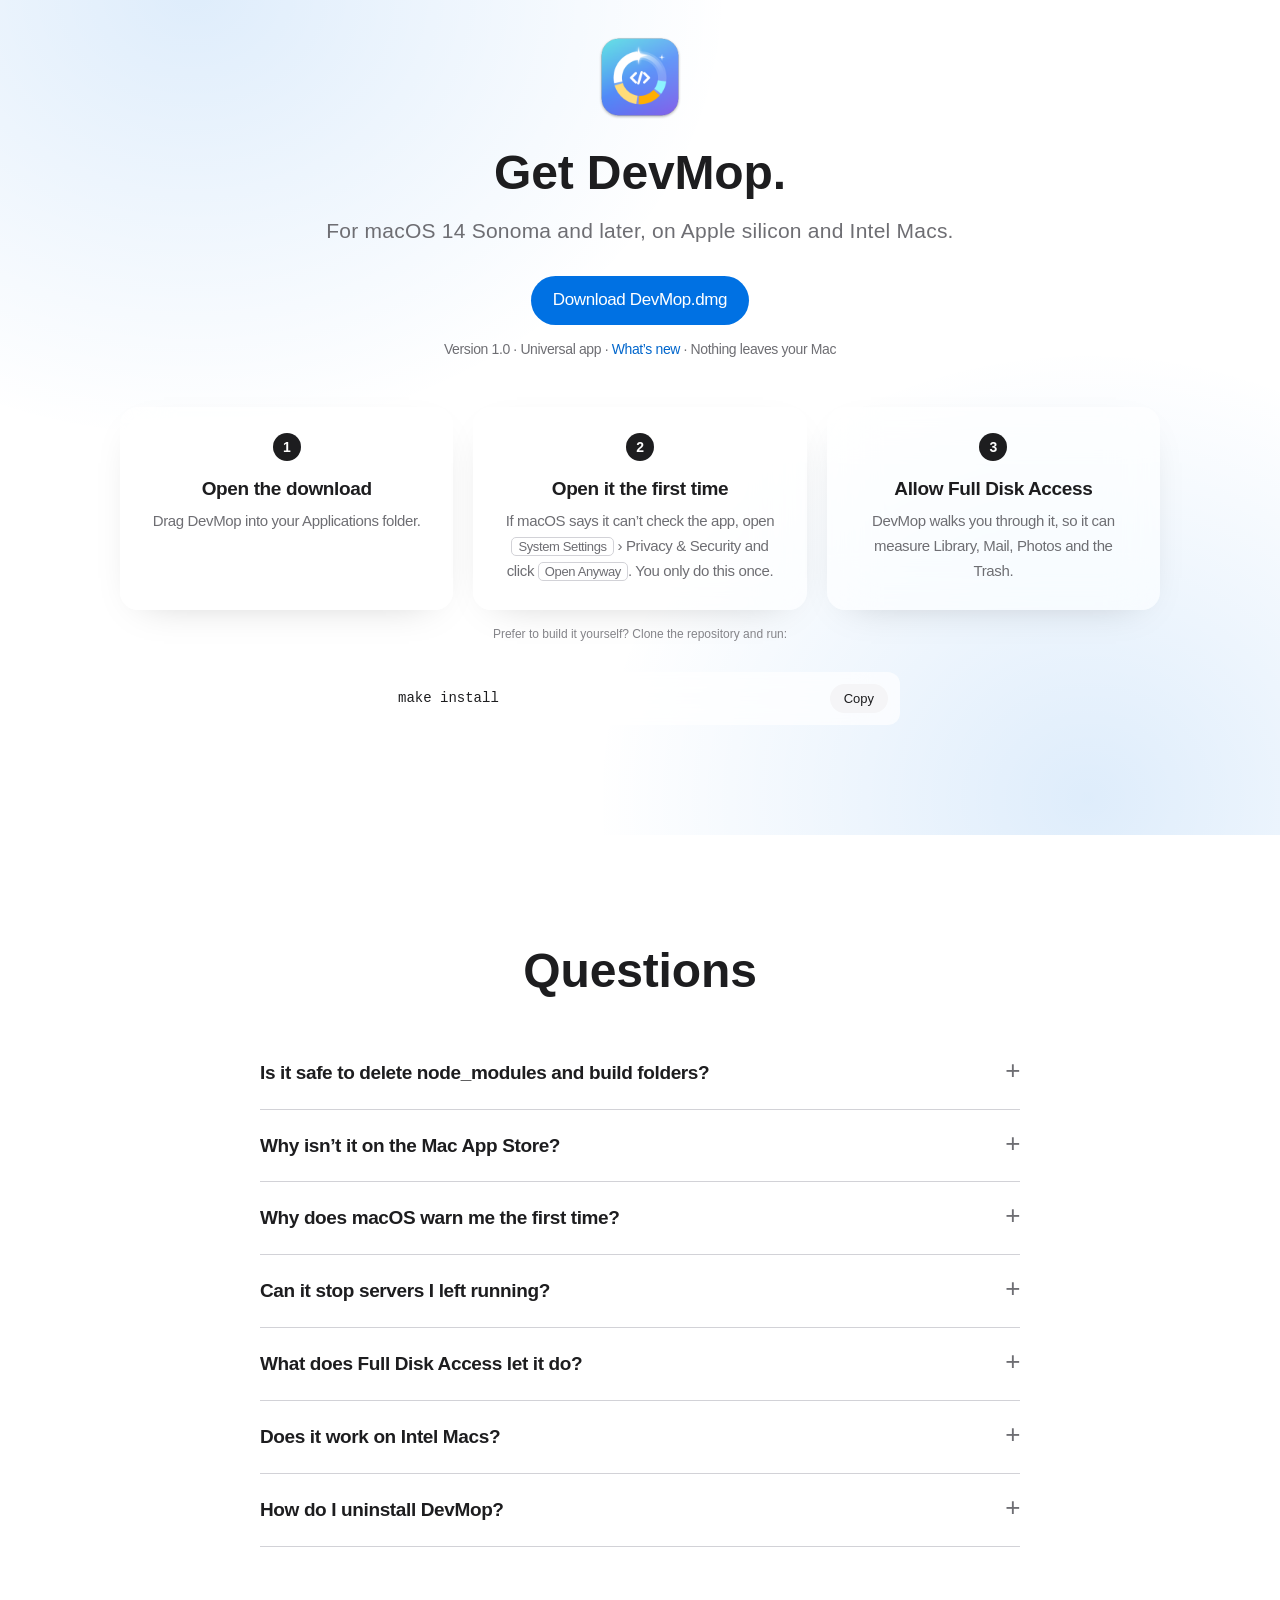
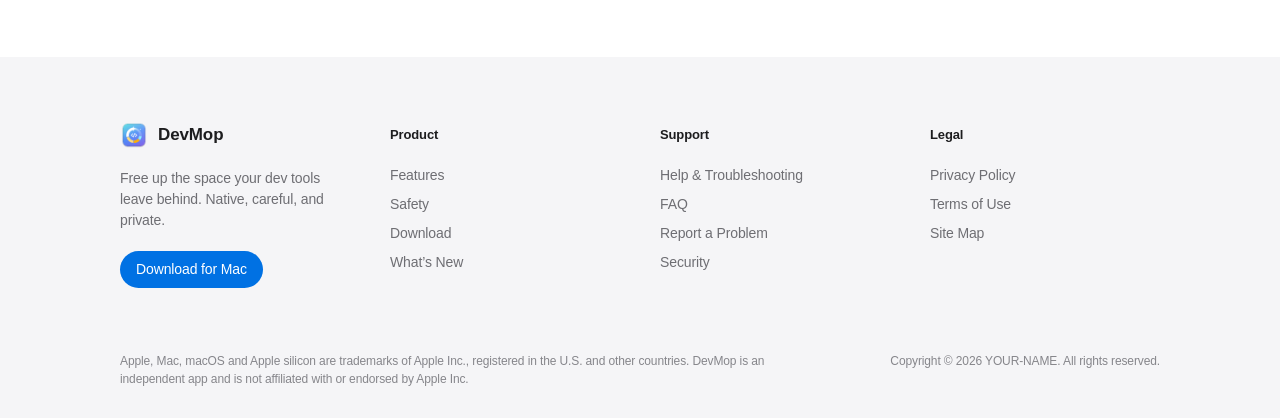
==== commit 9c95c990: "Rename the app to DevMop and the CLI to mop - Rename the DevSweep target and app to DevMop, bundle I" ====
--- a/docs/index.html
+++ b/docs/index.html
@@ -238,13 +238,13 @@
 
           <article class="tile reveal">
             <h3>Run it from your terminal.</h3>
-            <p>The <code>sweep</code> command does everything the app does, with a dry run by default. Script it, or check a Mac you SSH into.</p>
+            <p>The <code>mop</code> command does everything the app does, with a dry run by default. Script it, or check a Mac you SSH into.</p>
             <div class="demo" aria-hidden="true">
               <type-terminal class="terminal">
-                <p class="cmd" data-type="sweep scan"><span class="prompt">~ %</span> <span class="typed">sweep scan</span></p>
+                <p class="cmd" data-type="mop scan"><span class="prompt">~ %</span> <span class="typed">mop scan</span></p>
                 <p class="out">Reclaimable  160 GB  (projects 38 GB, caches 43 GB…)</p>
                 <p class="out">Scanned in 9.5s — measured 6 changed folders</p>
-                <p class="cmd" data-type="sweep ps"><span class="prompt">~ %</span> <span class="typed">sweep ps</span></p>
+                <p class="cmd" data-type="mop ps"><span class="prompt">~ %</span> <span class="typed">mop ps</span></p>
                 <p class="out">28430  uvicorn worker   :8010 · leftover</p>
                 <p class="out">49981  tsx watch        leftover</p>
               </type-terminal>
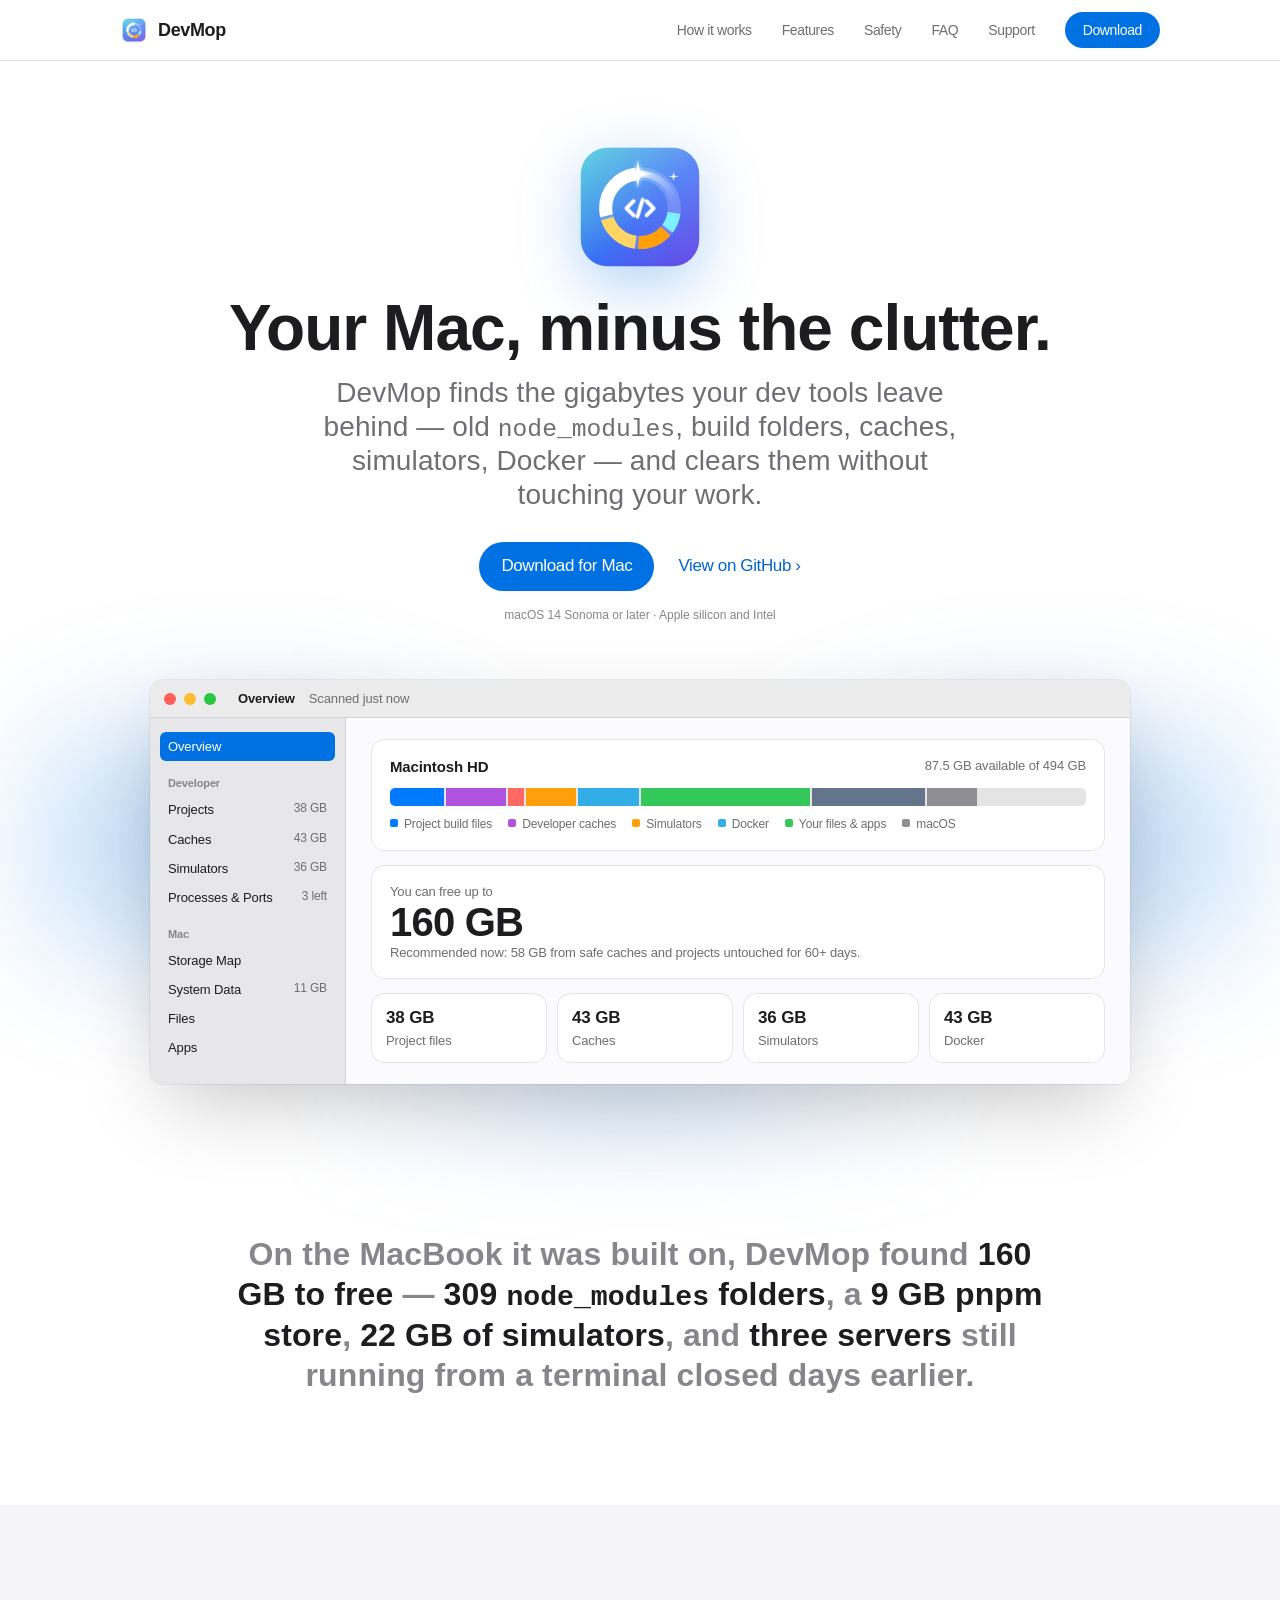
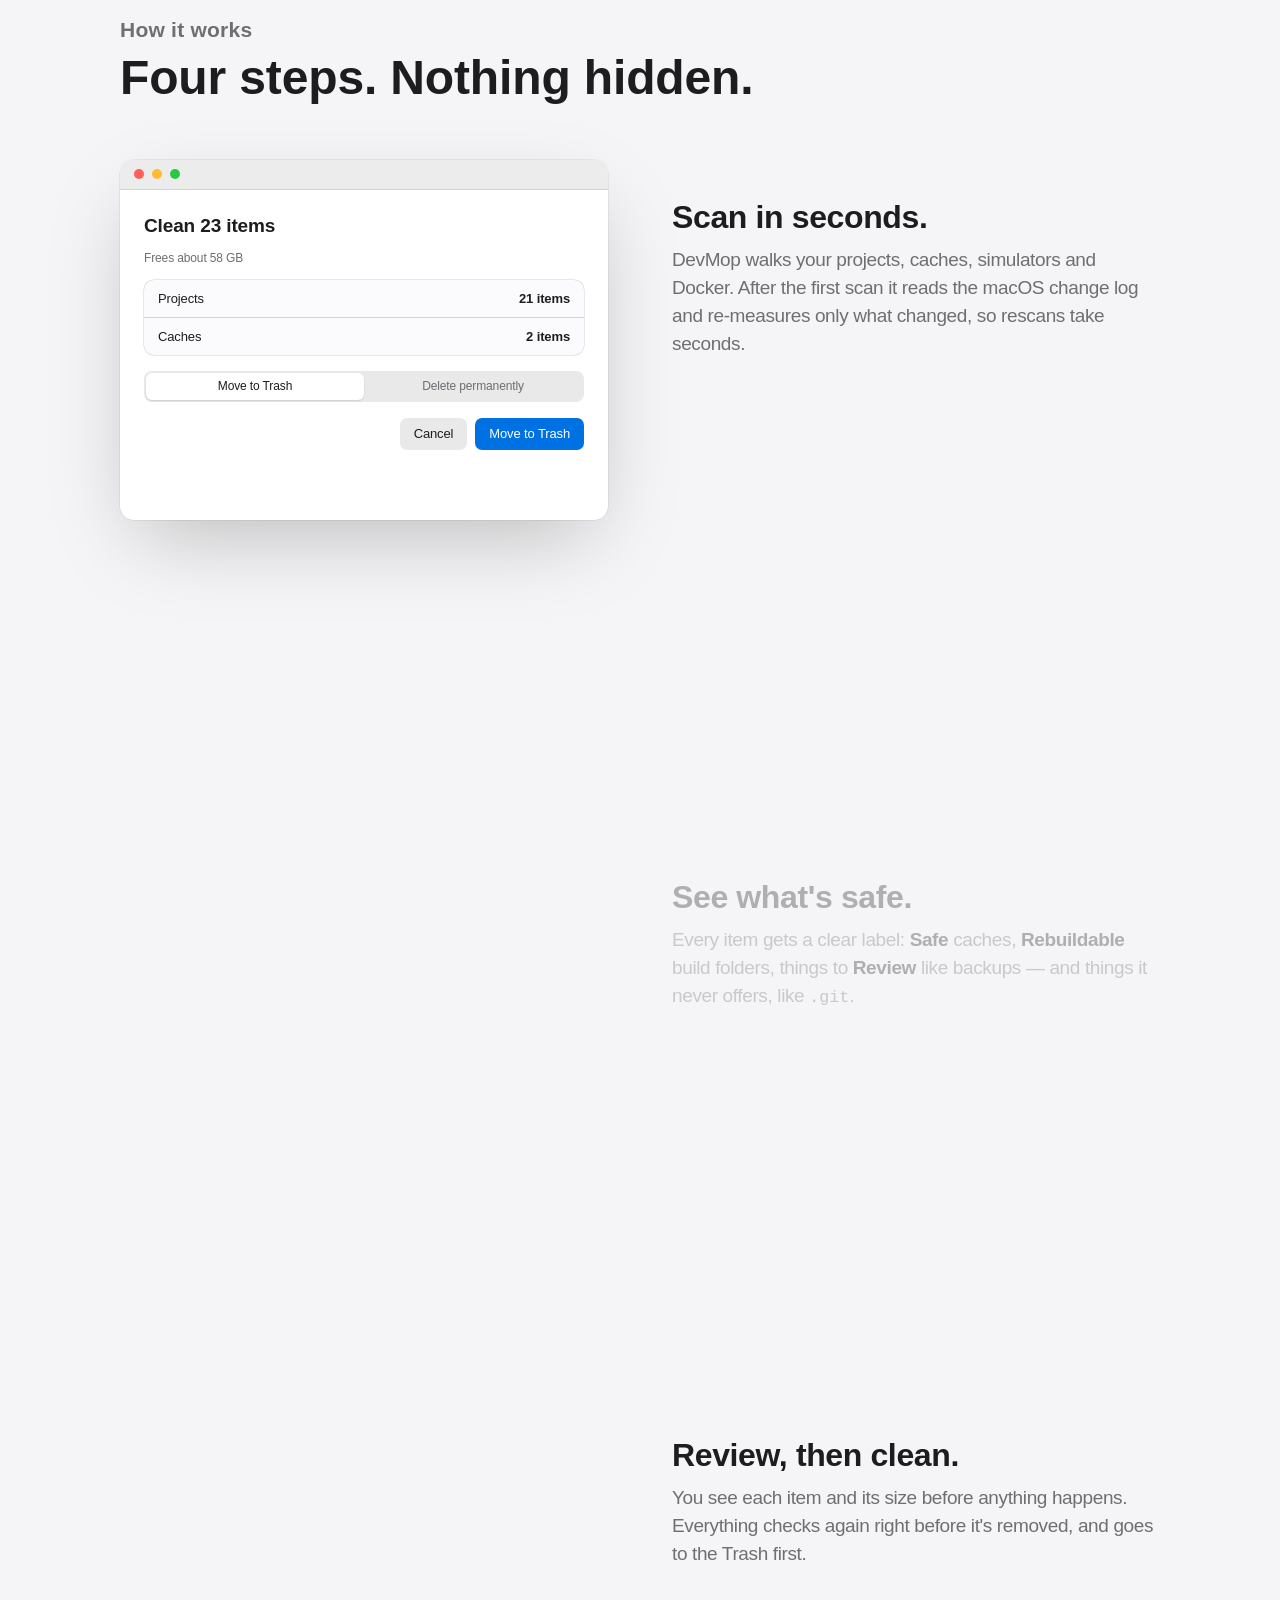
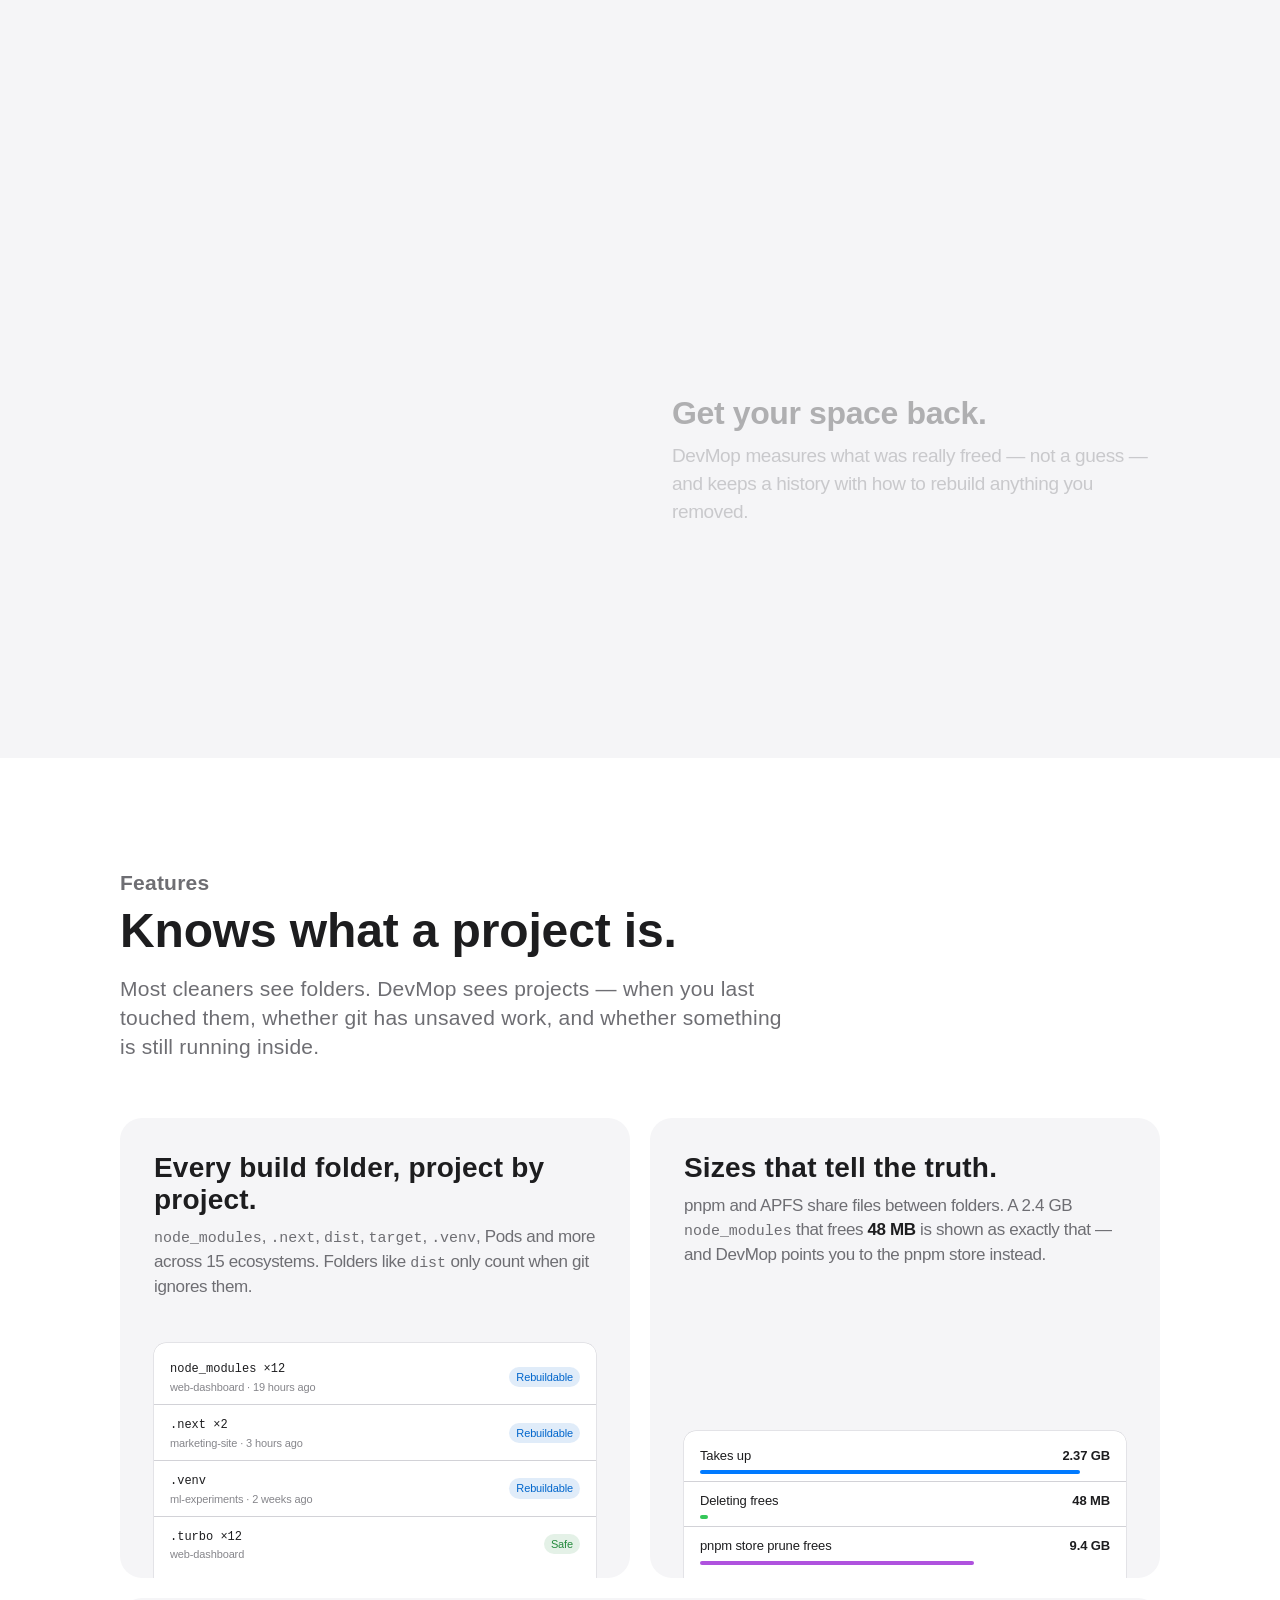
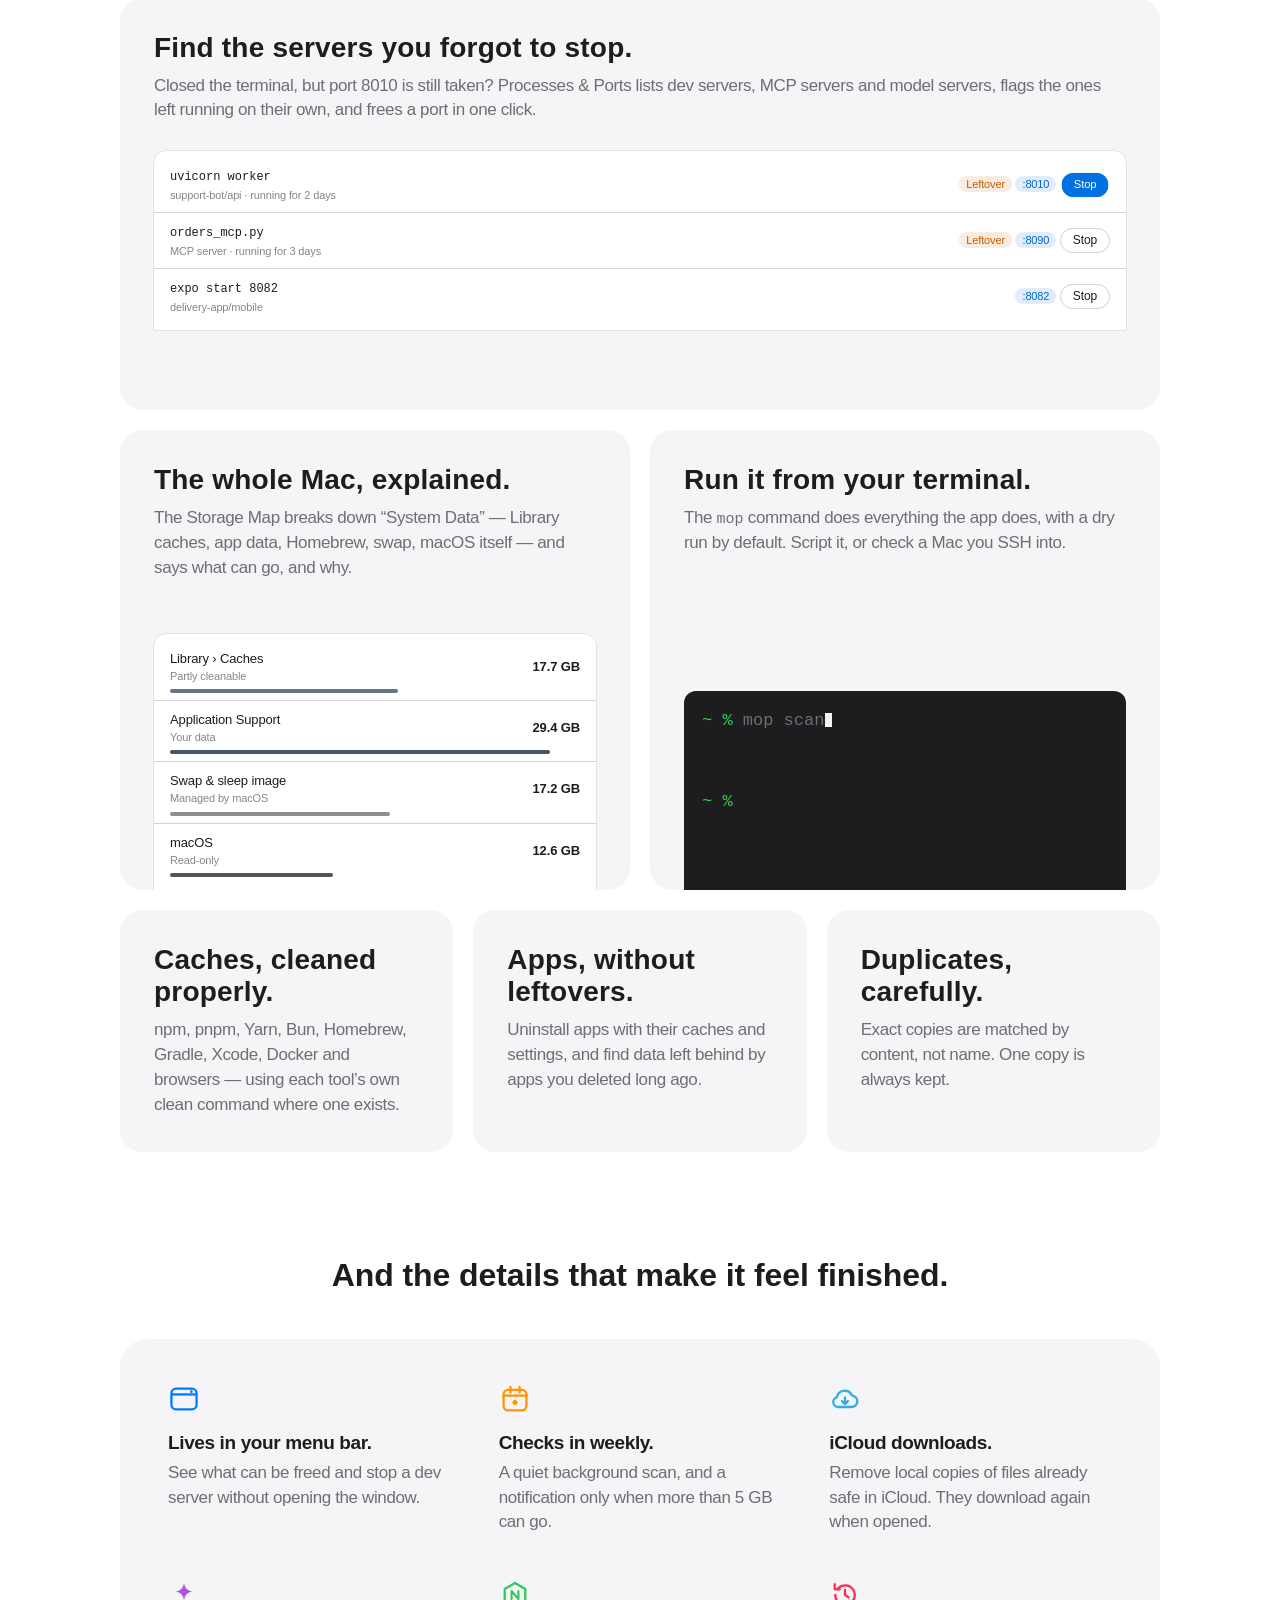
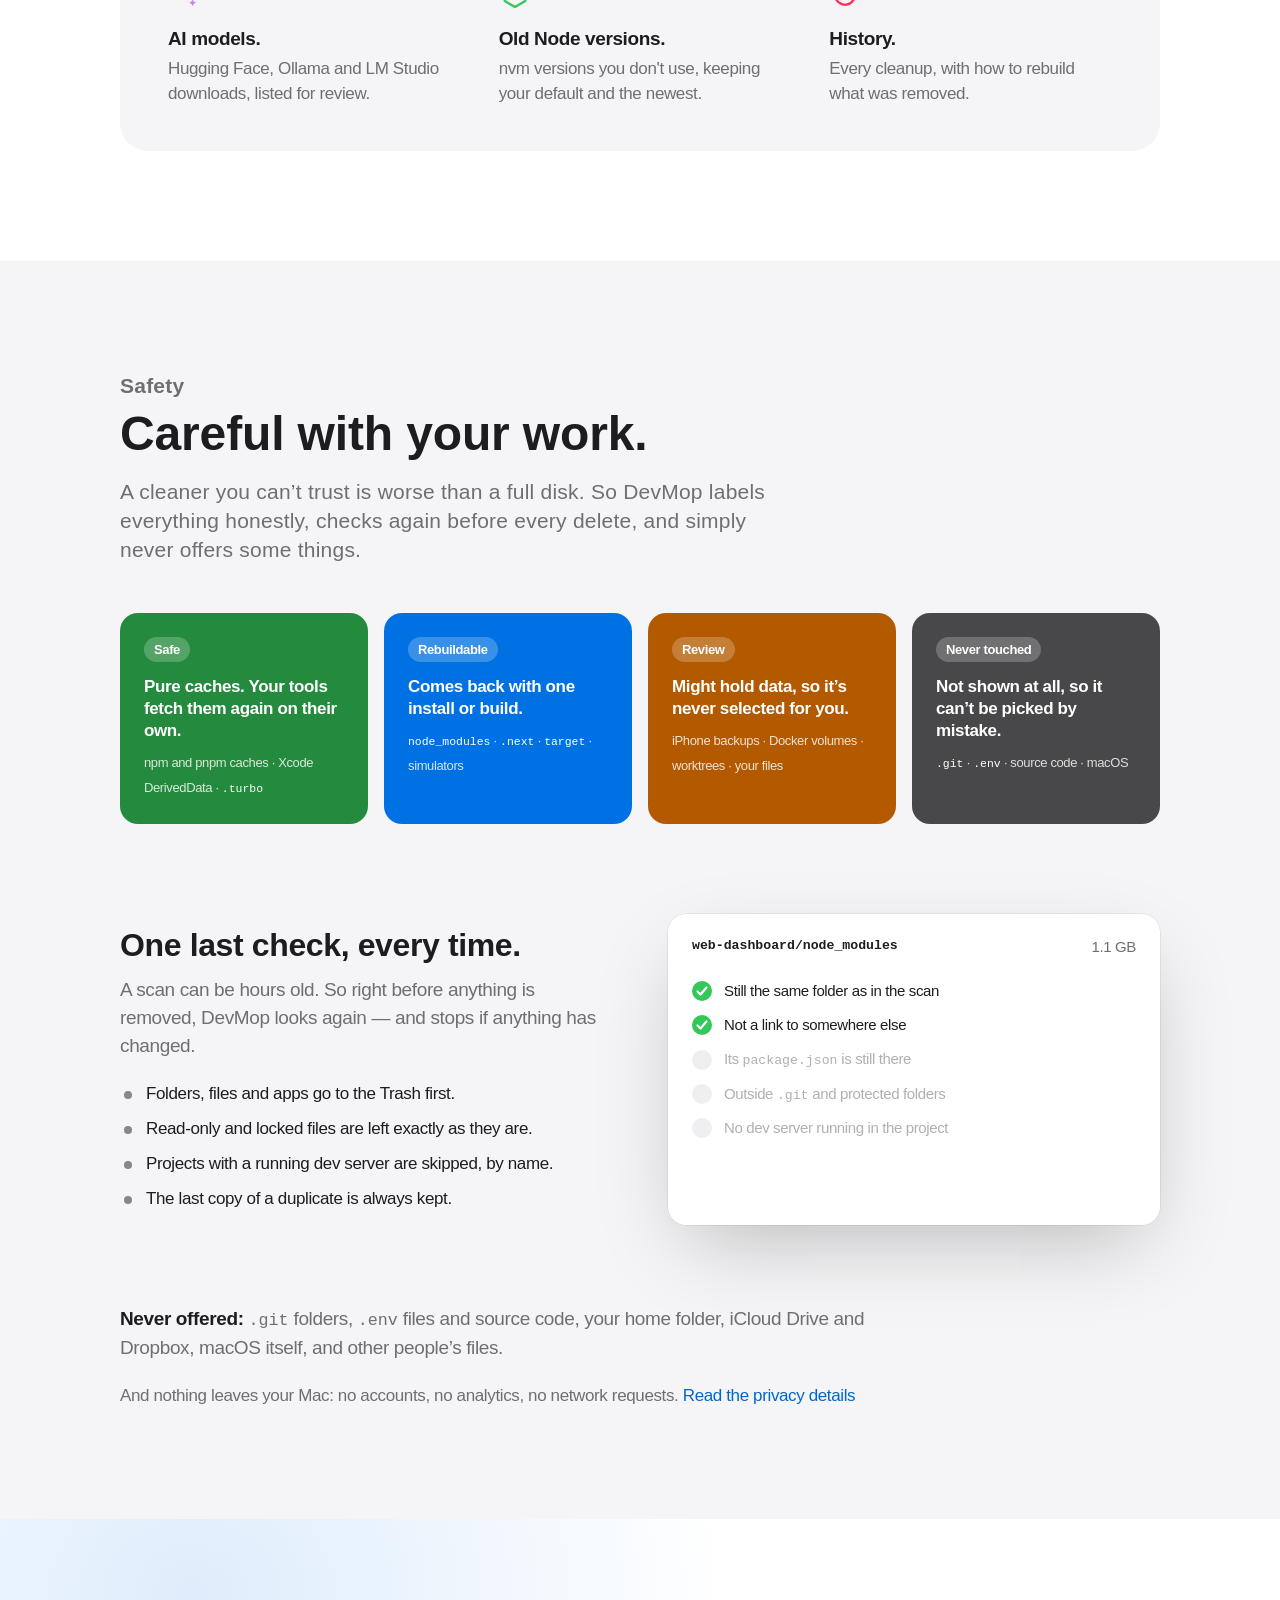
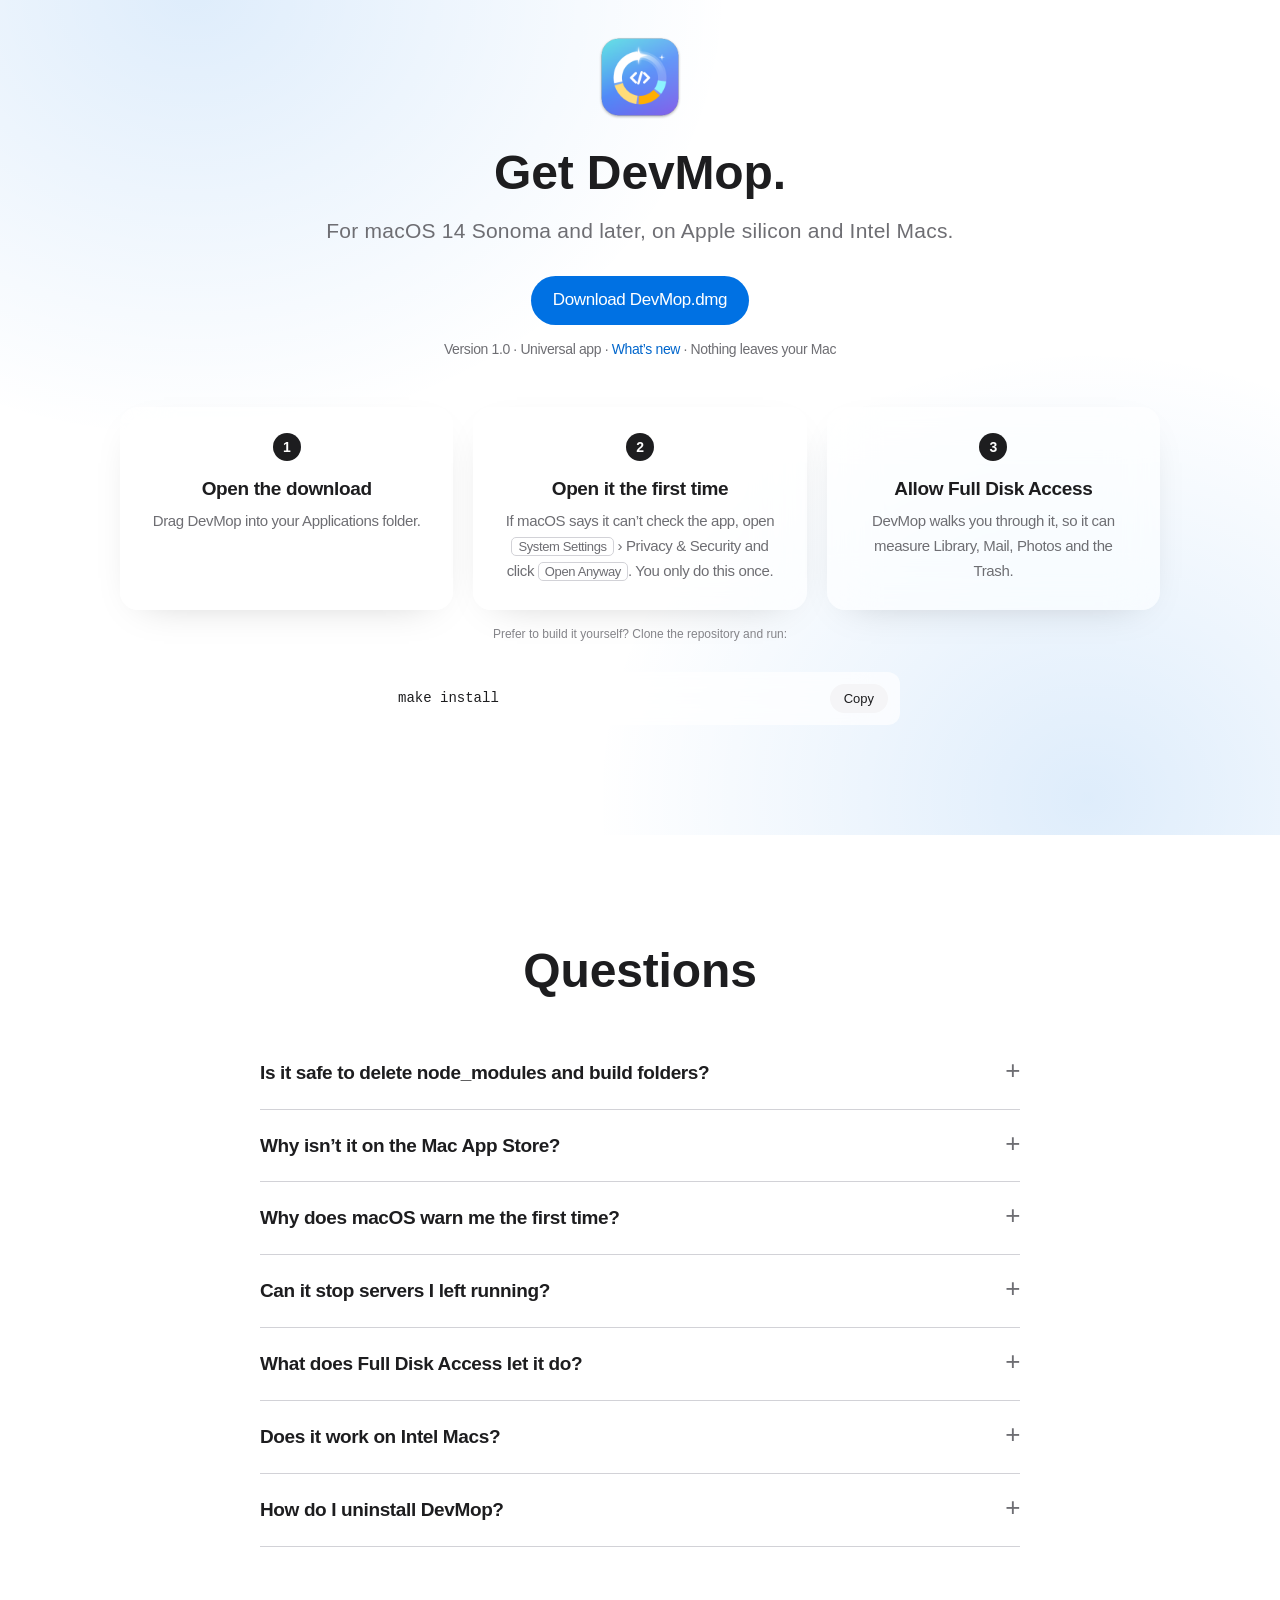
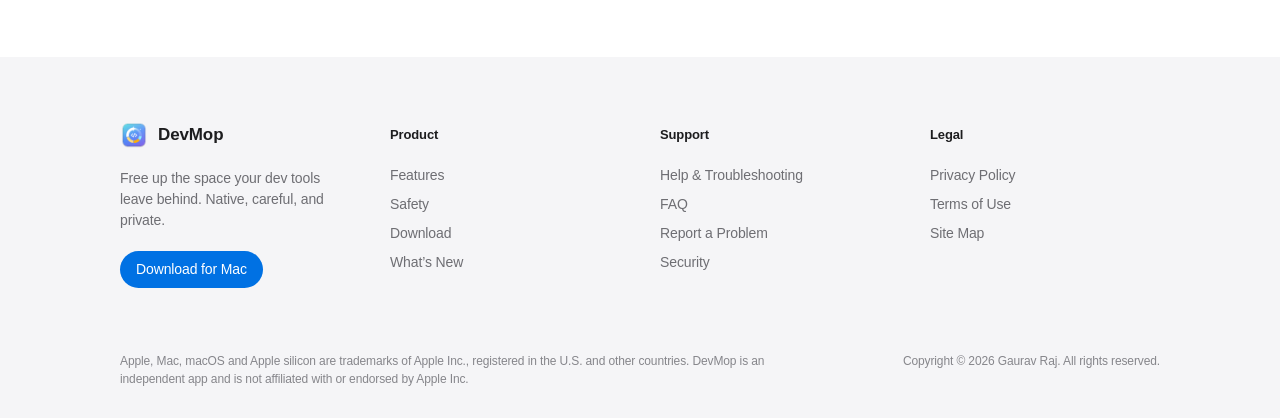
==== commit b279bc65: "Point site and release links at Gaurav-r-a-j/devmop Co-Authored-By: Claude Opus 5.5 <noreply@anthrop" ====
--- a/docs/index.html
+++ b/docs/index.html
@@ -6,12 +6,12 @@
   <meta name="color-scheme" content="light dark">
   <meta name="theme-color" content="#ffffff" media="(prefers-color-scheme: light)">
   <meta name="theme-color" content="#000000" media="(prefers-color-scheme: dark)">
-  <link rel="canonical" href="https://YOUR-USERNAME.github.io/devmop/">
+  <link rel="canonical" href="https://gaurav-r-a-j.github.io/devmop/">
   <title>DevMop — Free up the space your dev tools leave behind</title>
   <meta name="description" content="DevMop is a native Mac app that finds old node_modules, build folders, caches, simulators, Docker data and leftover dev servers, and cleans them safely.">
   <meta property="og:title" content="DevMop for Mac">
   <meta property="og:description" content="Free up the space your dev tools leave behind. Native, private, careful.">
-  <meta property="og:image" content="https://YOUR-USERNAME.github.io/devmop/assets/og.png">
+  <meta property="og:image" content="https://gaurav-r-a-j.github.io/devmop/assets/og.png">
   <meta property="og:image:width" content="1200">
   <meta property="og:image:height" content="630">
   <meta property="og:type" content="website">
@@ -44,7 +44,7 @@
         <p class="subhead enter" style="--delay: 0.3s">DevMop finds the gigabytes your dev tools leave behind — old <code>node_modules</code>, build folders, caches, simulators, Docker — and clears them without touching your work.</p>
         <div class="actions enter" style="--delay: 0.45s">
           <a class="pill" href="#download" data-goatcounter-click="download-hero">Download for Mac</a>
-          <a class="chevron" href="https://github.com/YOUR-USERNAME/devmop">View on GitHub</a>
+          <a class="chevron" href="https://github.com/Gaurav-r-a-j/devmop">View on GitHub</a>
         </div>
         <p class="fineprint enter" style="--delay: 0.55s">macOS 14 Sonoma or later · Apple silicon and Intel</p>
 
@@ -341,7 +341,7 @@
         <h2 class="section-title">Get DevMop.</h2>
         <p class="lede">For macOS 14 Sonoma and later, on Apple silicon and Intel Macs.</p>
         <div class="actions">
-          <a class="pill" href="https://github.com/YOUR-USERNAME/devmop/releases/latest" data-goatcounter-click="download-dmg">Download DevMop.dmg</a>
+          <a class="pill" href="https://github.com/Gaurav-r-a-j/devmop/releases/latest" data-goatcounter-click="download-dmg">Download DevMop.dmg</a>
         </div>
         <p class="release-meta">Version 1.0 · Universal app · <a href="changelog.html">What’s new</a> · Nothing leaves your Mac</p>
         <ol class="steps">
@@ -411,7 +411,7 @@
             <h2>Support</h2>
             <a href="support.html">Help &amp; Troubleshooting</a>
             <a href="index.html#faq">FAQ</a>
-            <a href="https://github.com/YOUR-USERNAME/devmop/issues">Report a Problem</a>
+            <a href="https://github.com/Gaurav-r-a-j/devmop/issues">Report a Problem</a>
             <a href="security.html">Security</a>
           </div>
           <div>
@@ -424,7 +424,7 @@
       </div>
       <div class="footer-bottom">
         <p>Apple, Mac, macOS and Apple silicon are trademarks of Apple Inc., registered in the U.S. and other countries. DevMop is an independent app and is not affiliated with or endorsed by Apple Inc.</p>
-        <p>Copyright © 2026 YOUR-NAME. All rights reserved.</p>
+        <p>Copyright © 2026 Gaurav Raj. All rights reserved.</p>
       </div>
     </div>
   </footer>
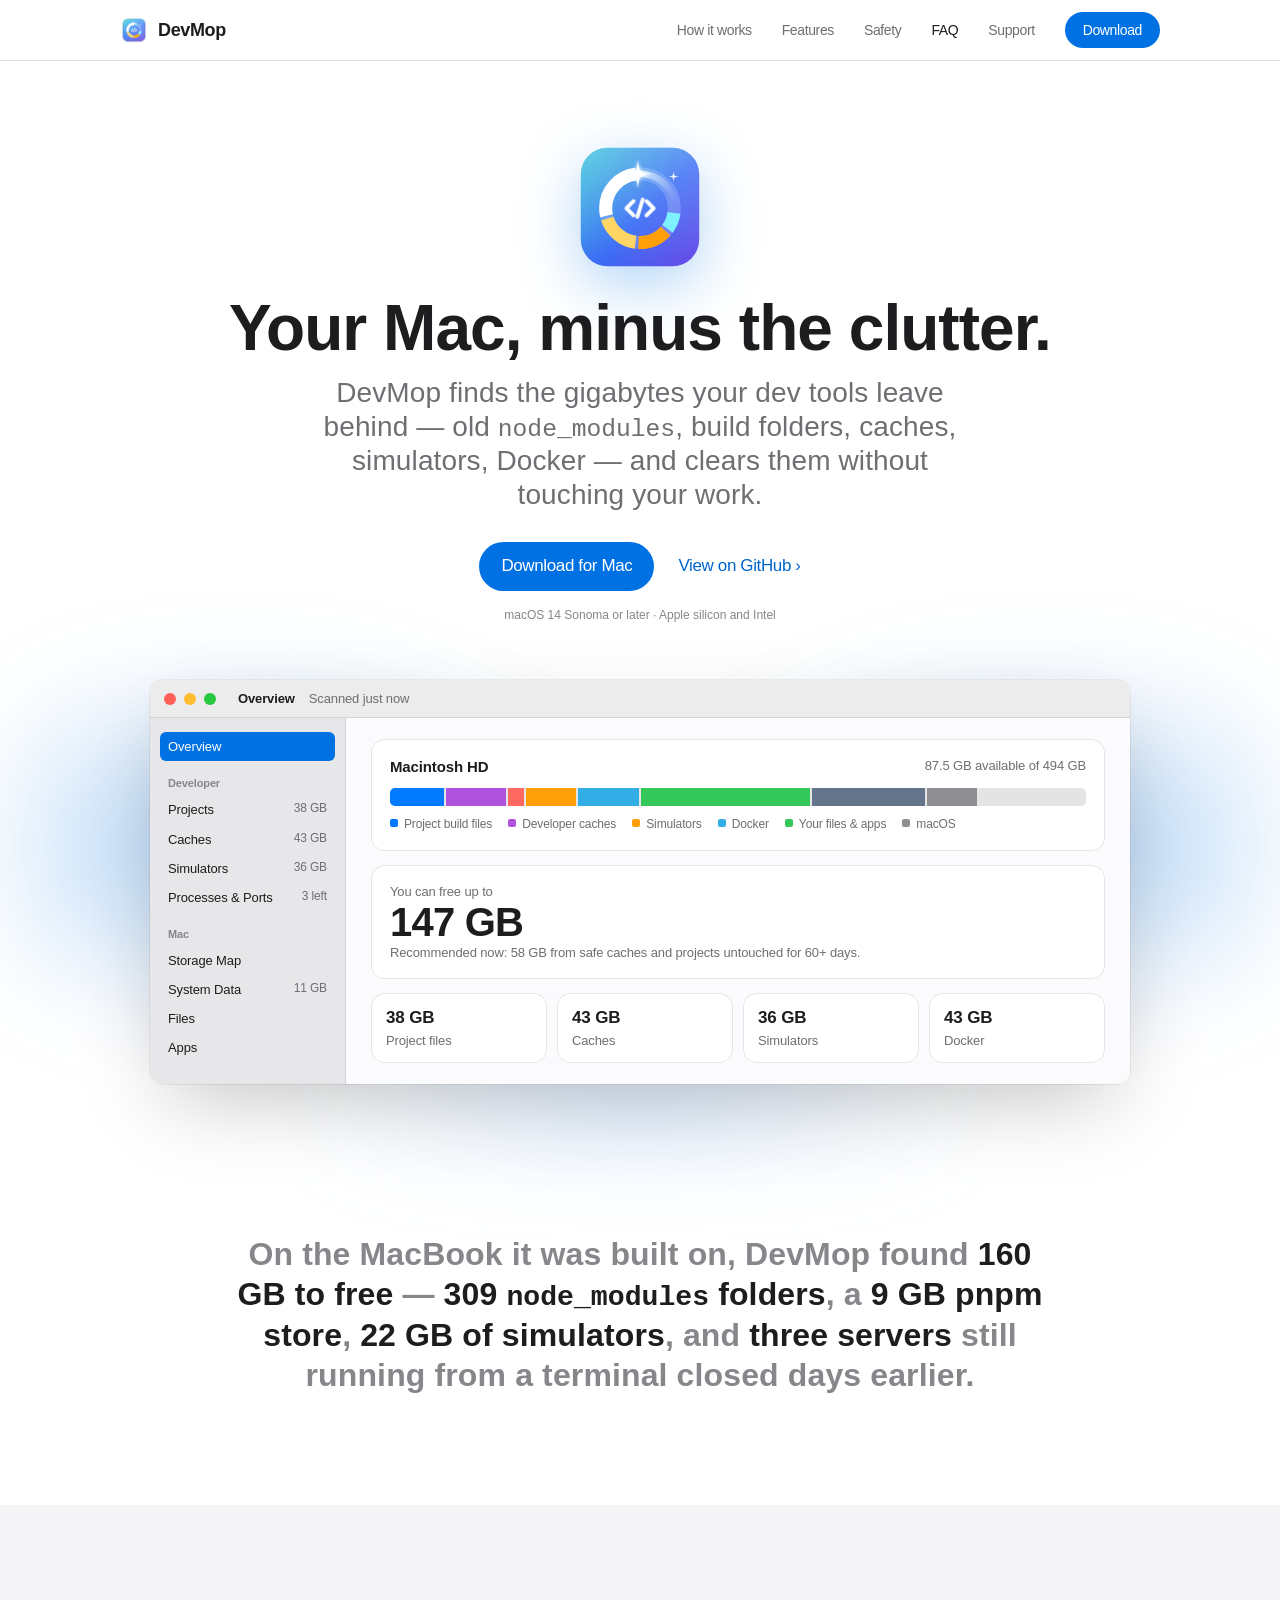
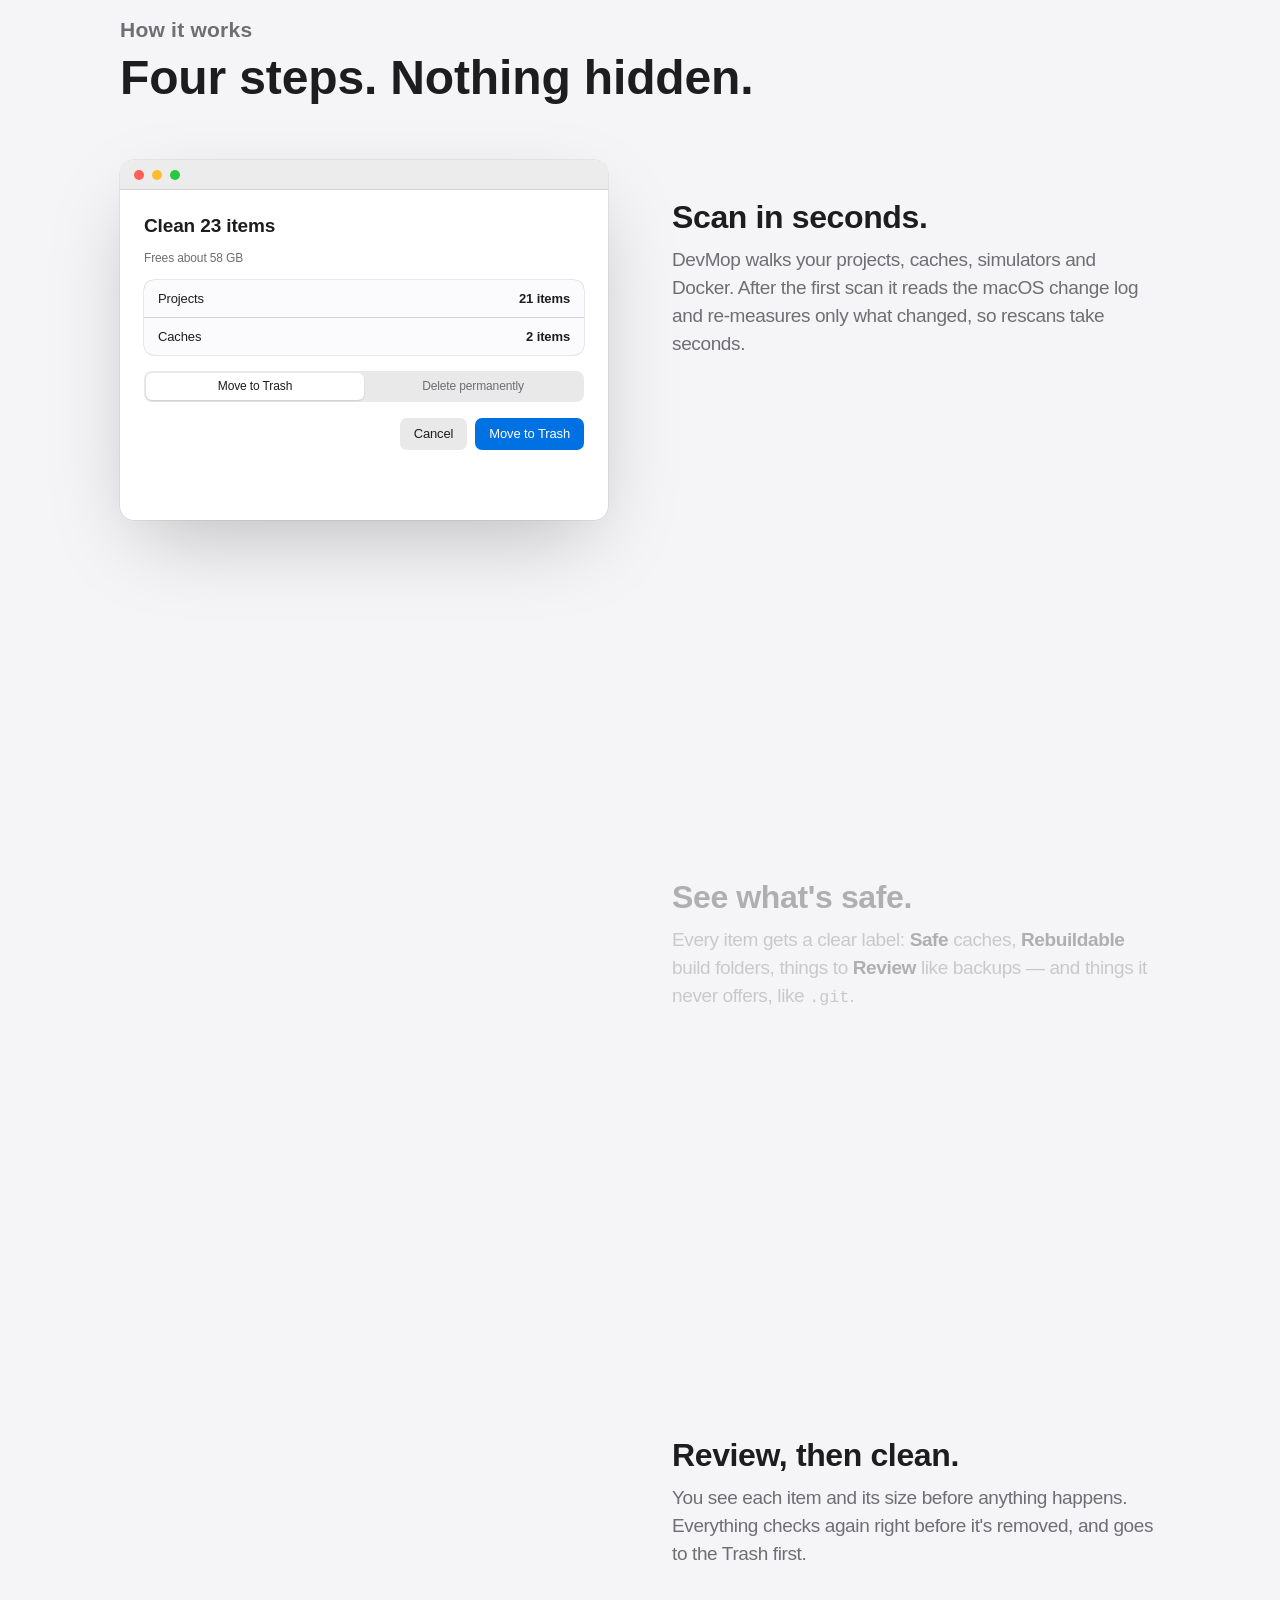
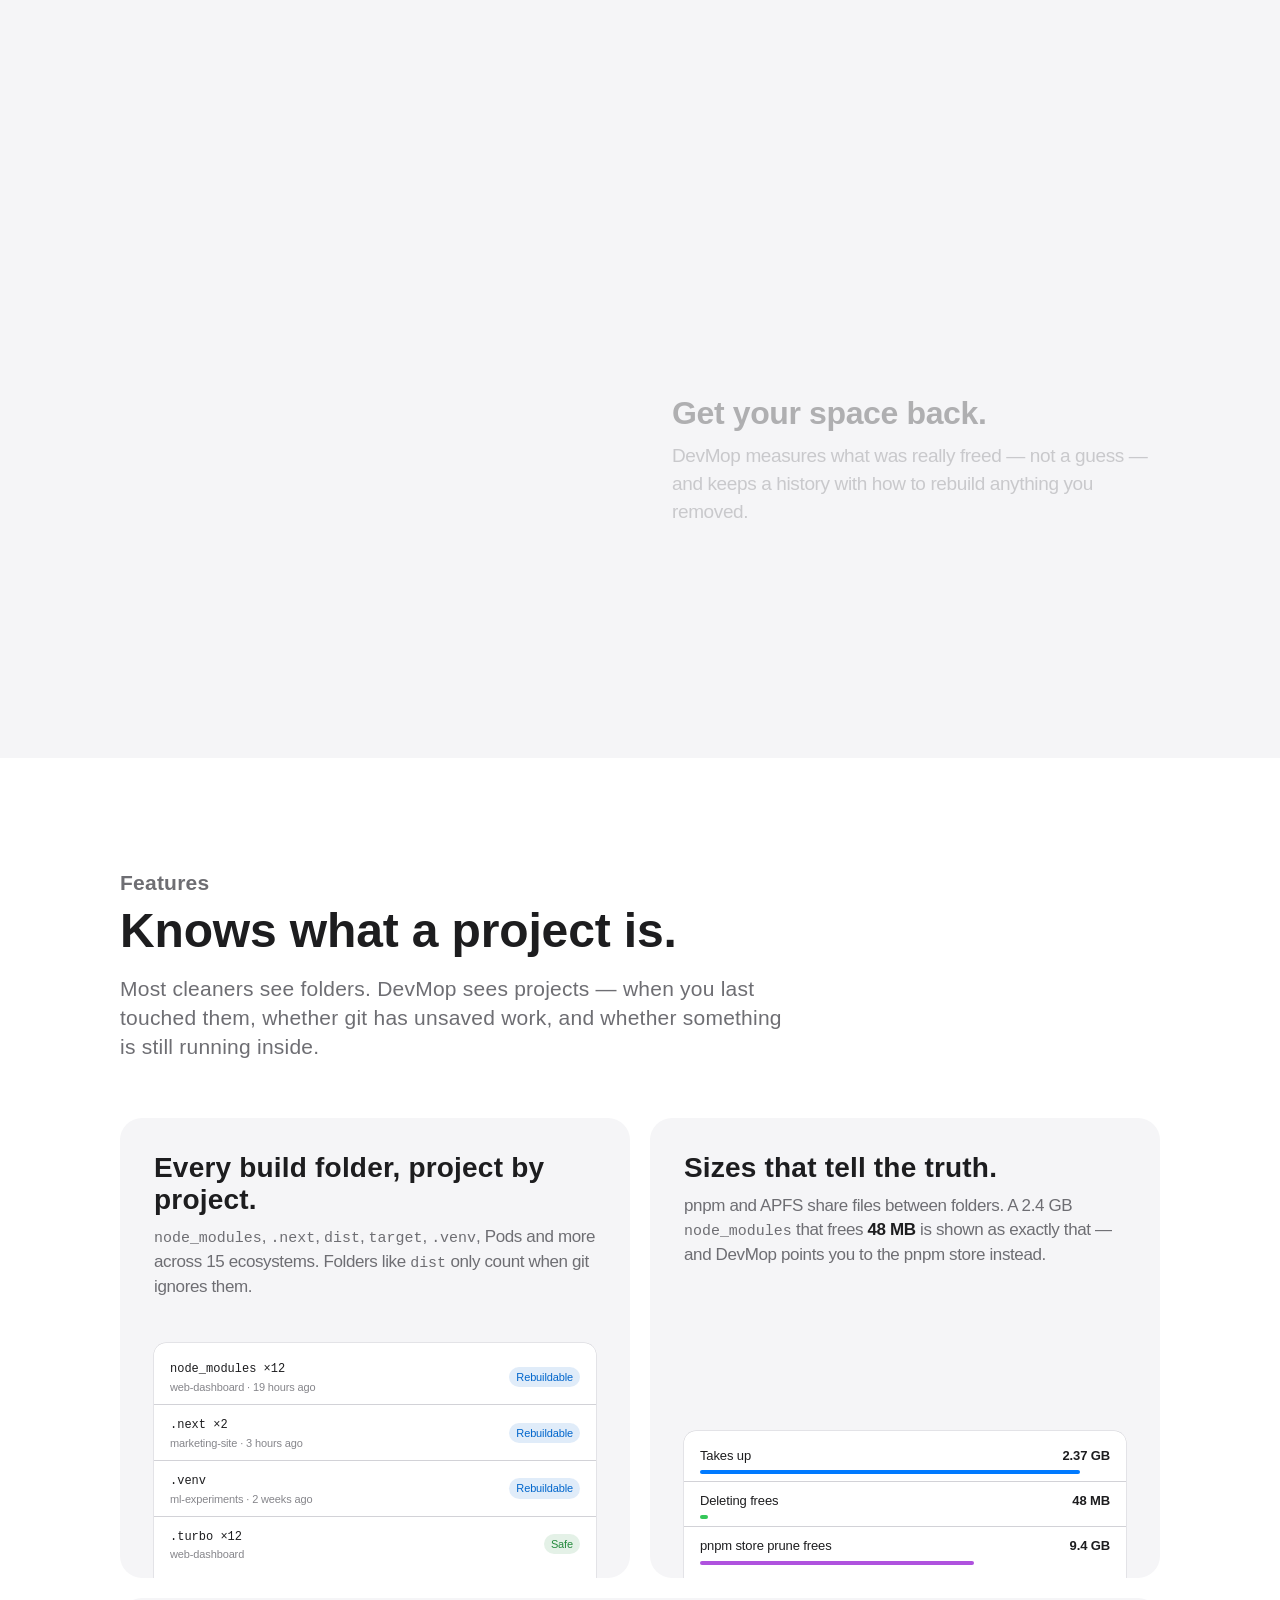
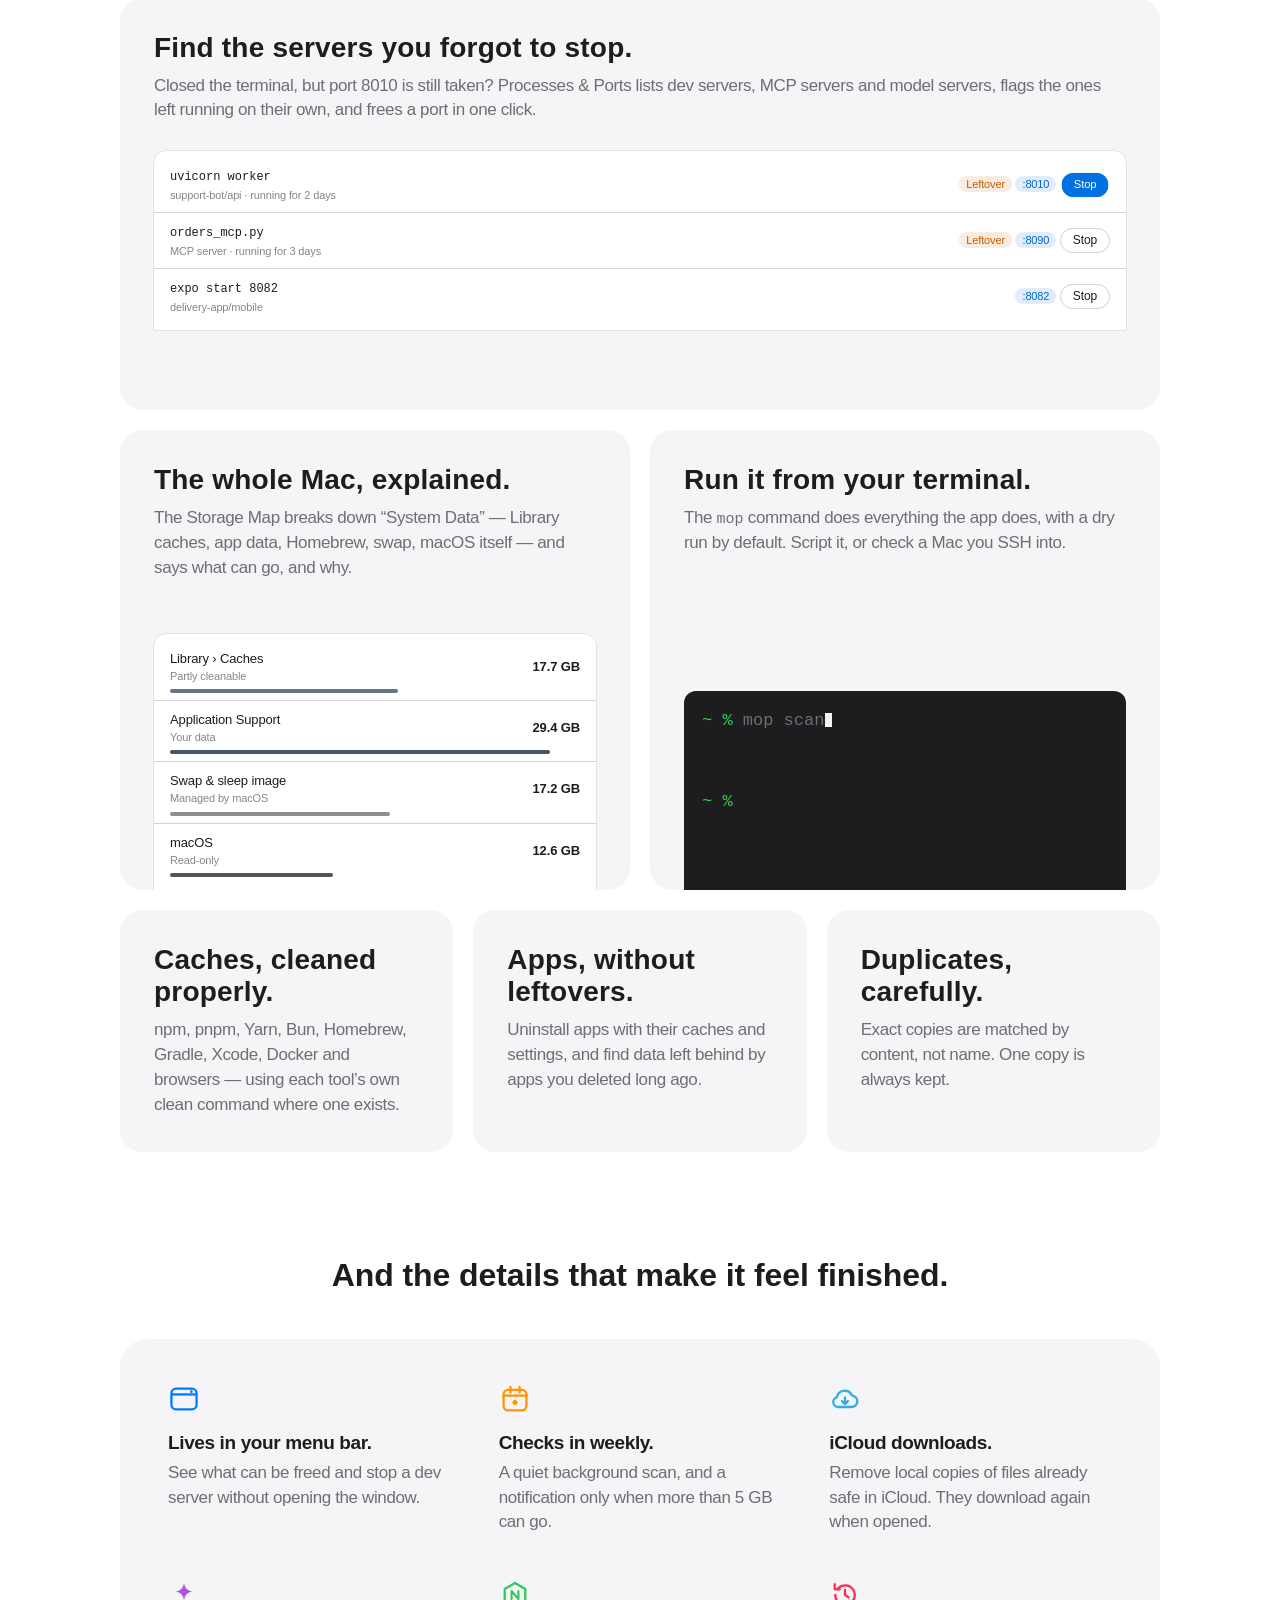
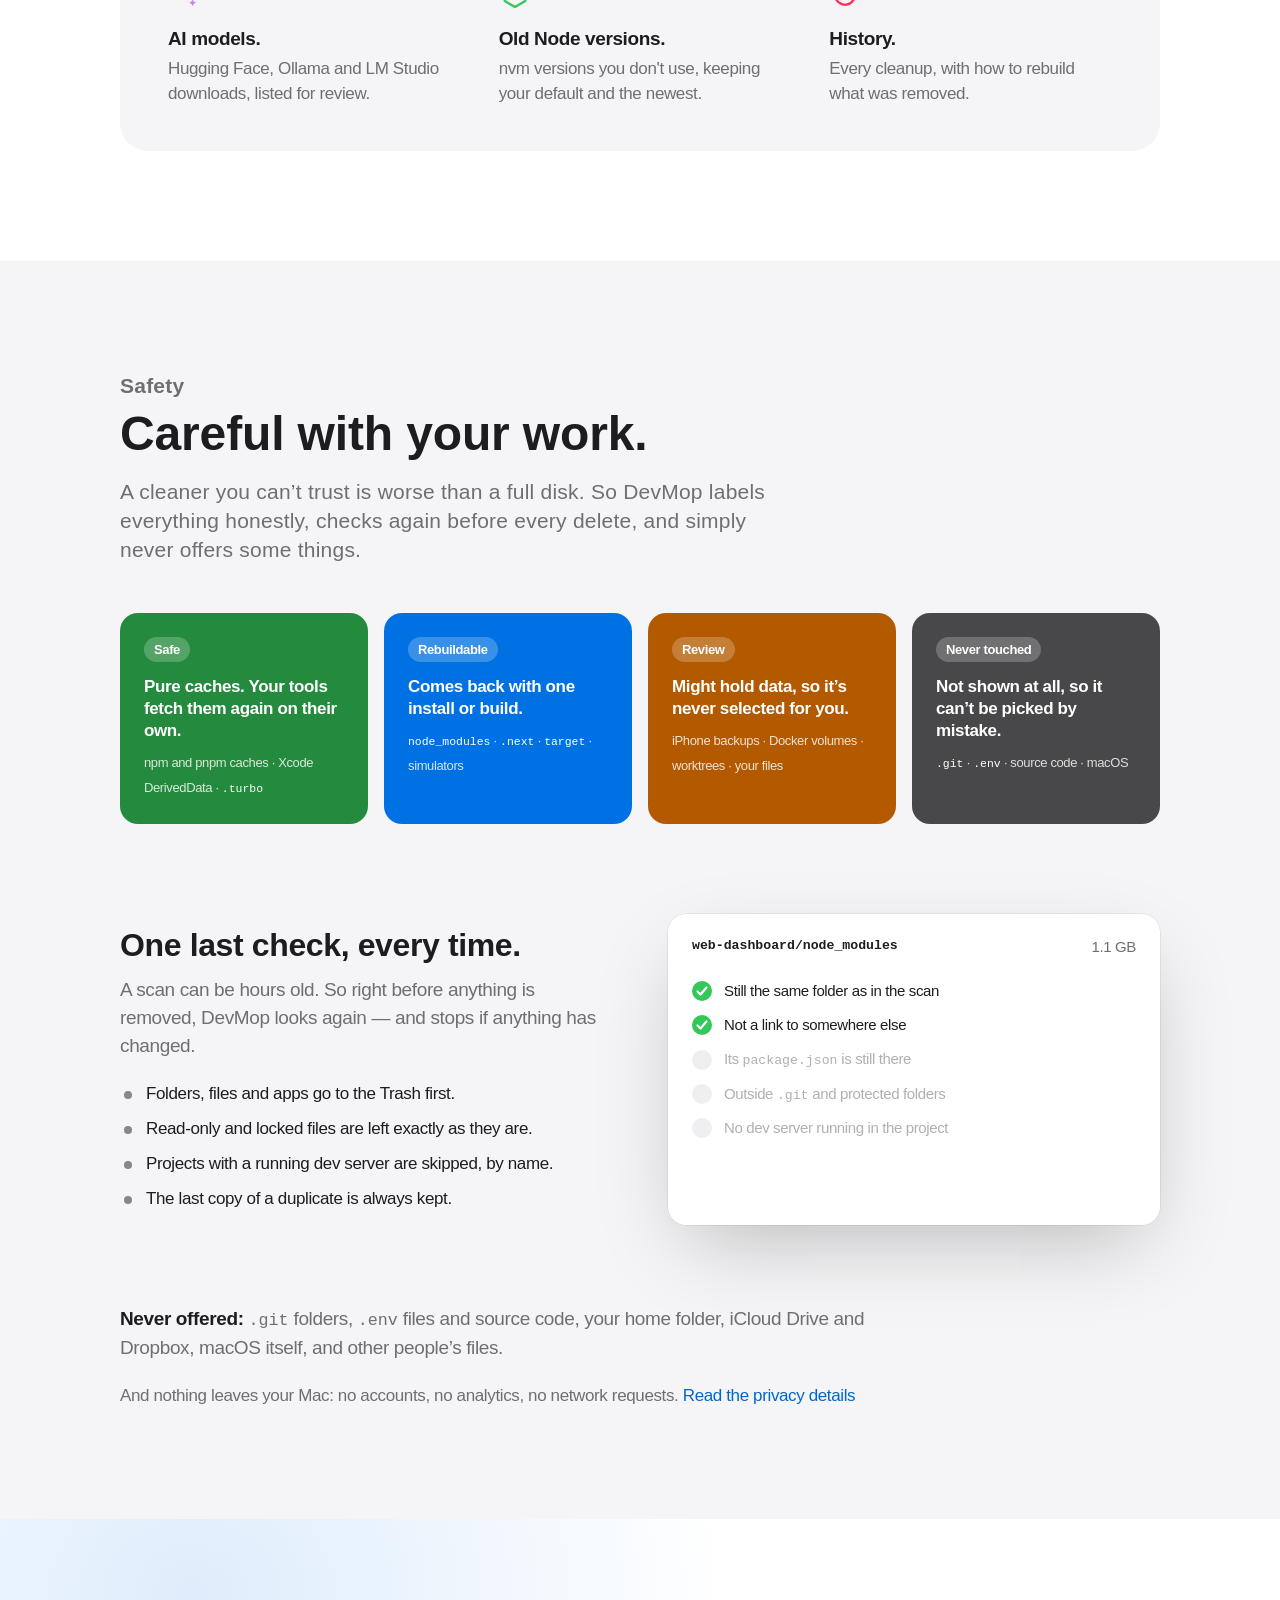
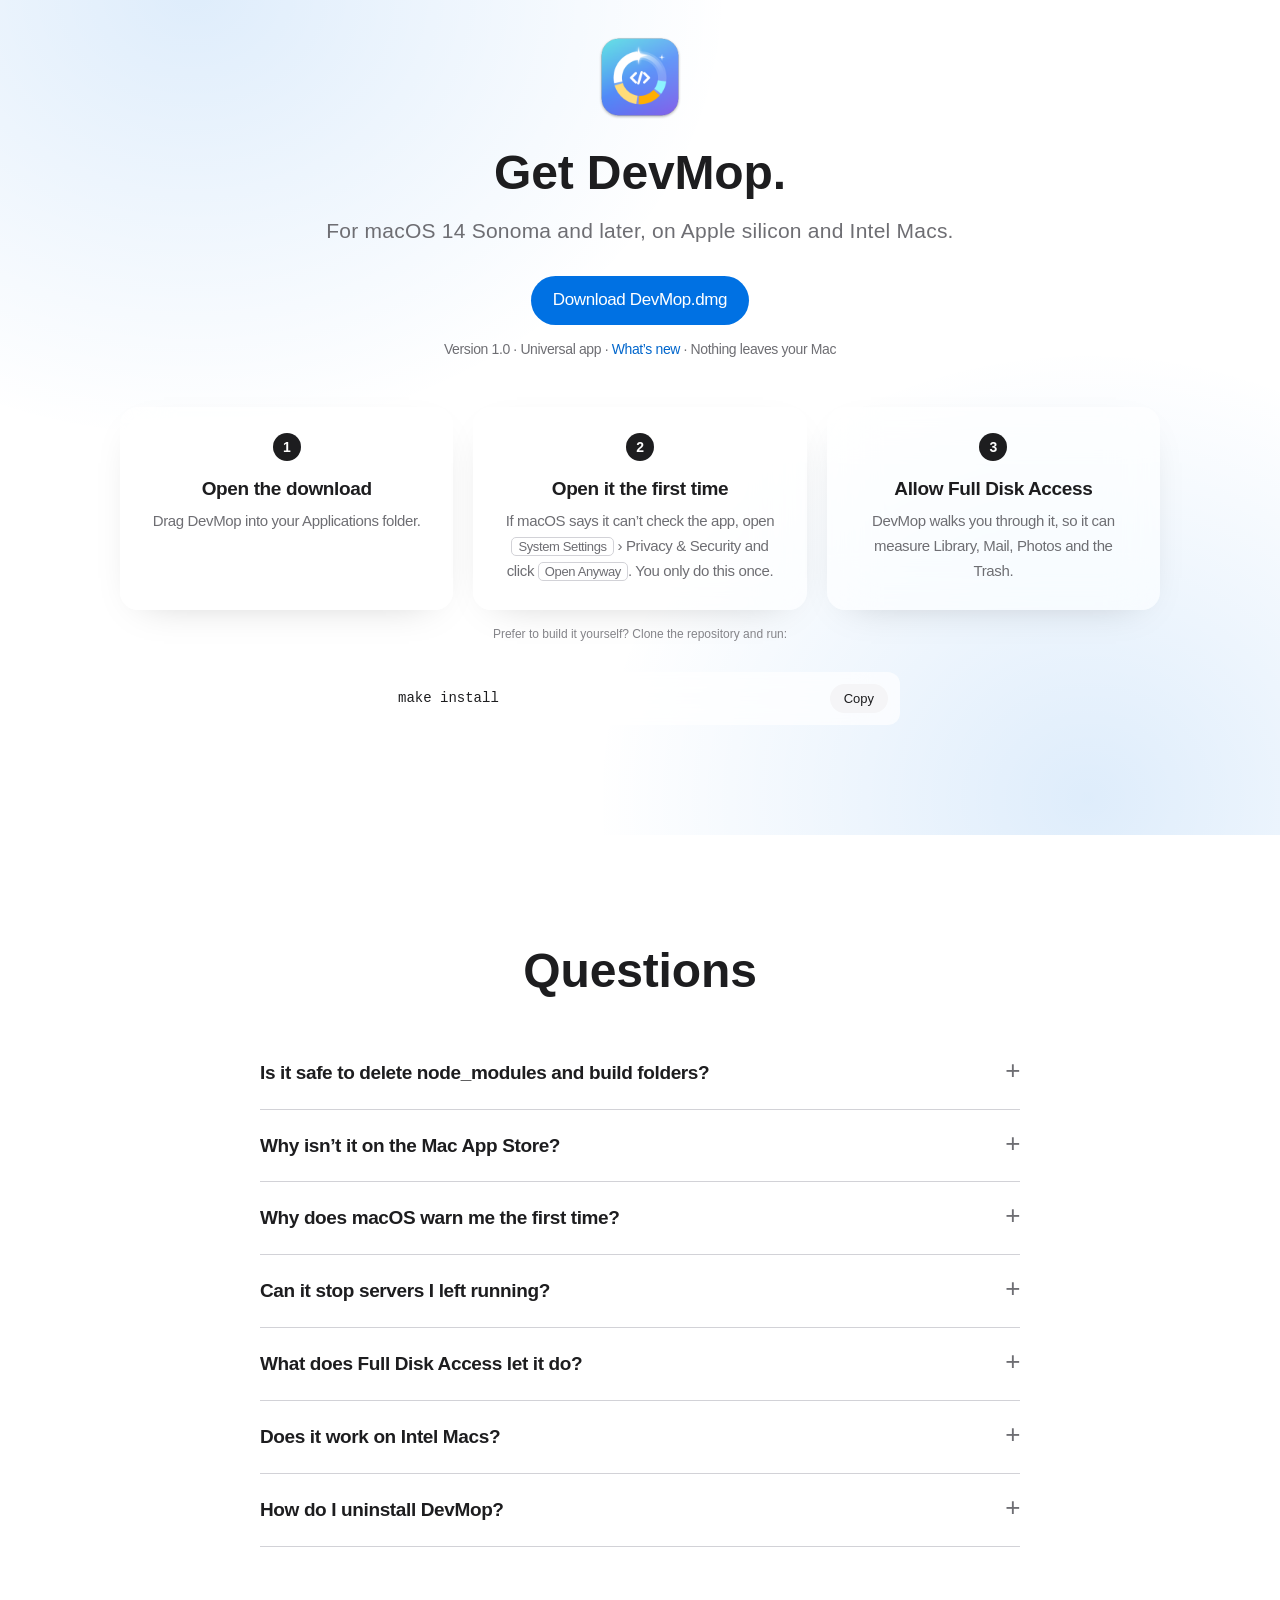
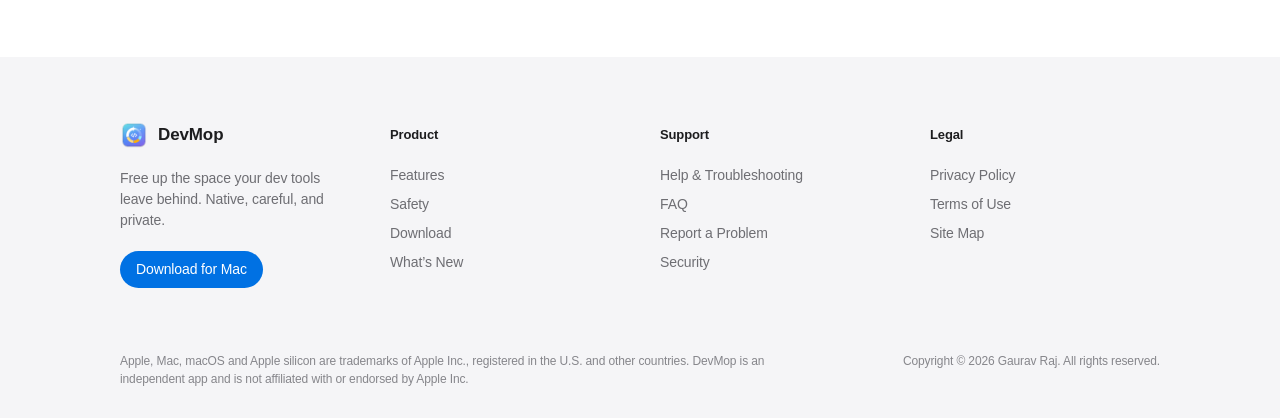
==== commit e33d5217: "Link Releases and clone URL in README, add og:url, default app copyright to Gaurav Raj Co-Authored-B" ====
--- a/docs/index.html
+++ b/docs/index.html
@@ -14,6 +14,7 @@
   <meta property="og:image" content="https://gaurav-r-a-j.github.io/devmop/assets/og.png">
   <meta property="og:image:width" content="1200">
   <meta property="og:image:height" content="630">
+  <meta property="og:url" content="https://gaurav-r-a-j.github.io/devmop/">
   <meta property="og:type" content="website">
   <meta name="twitter:card" content="summary_large_image">
   <link rel="icon" href="assets/favicon-64.png" type="image/png">
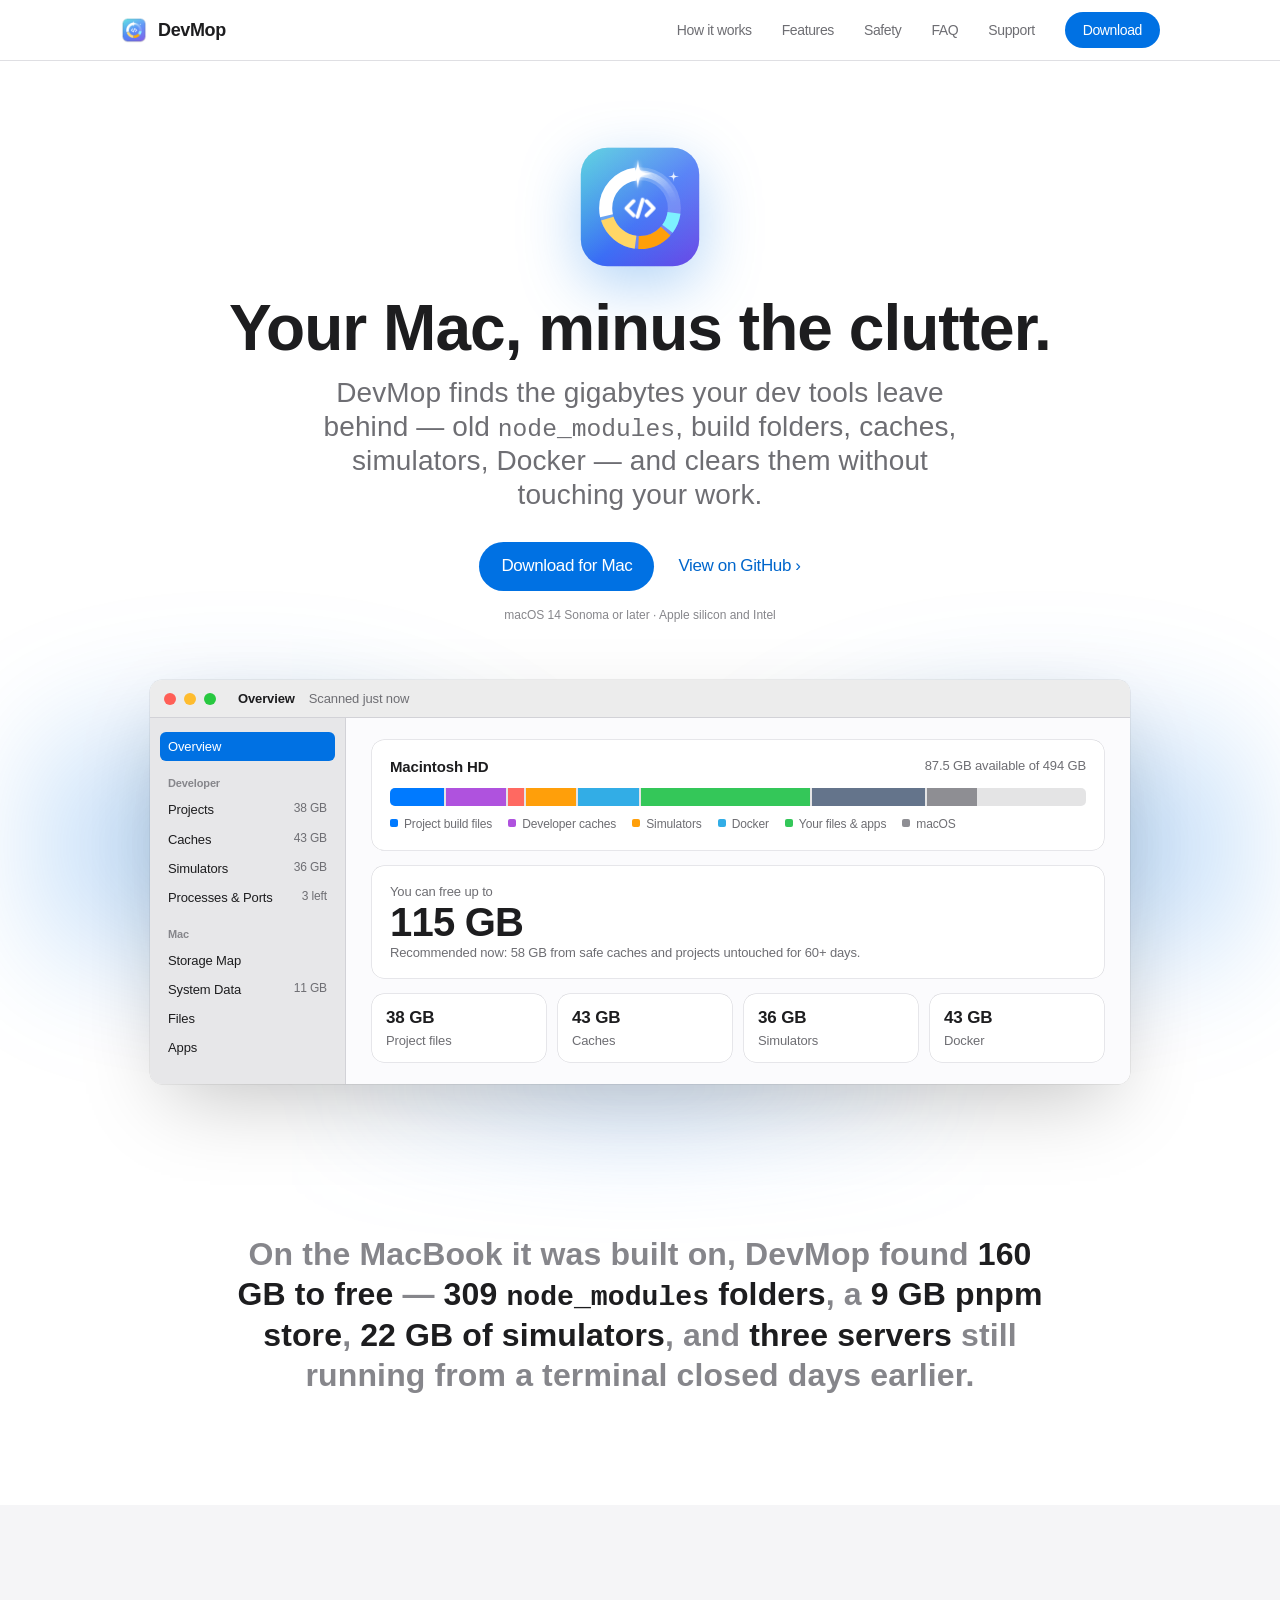
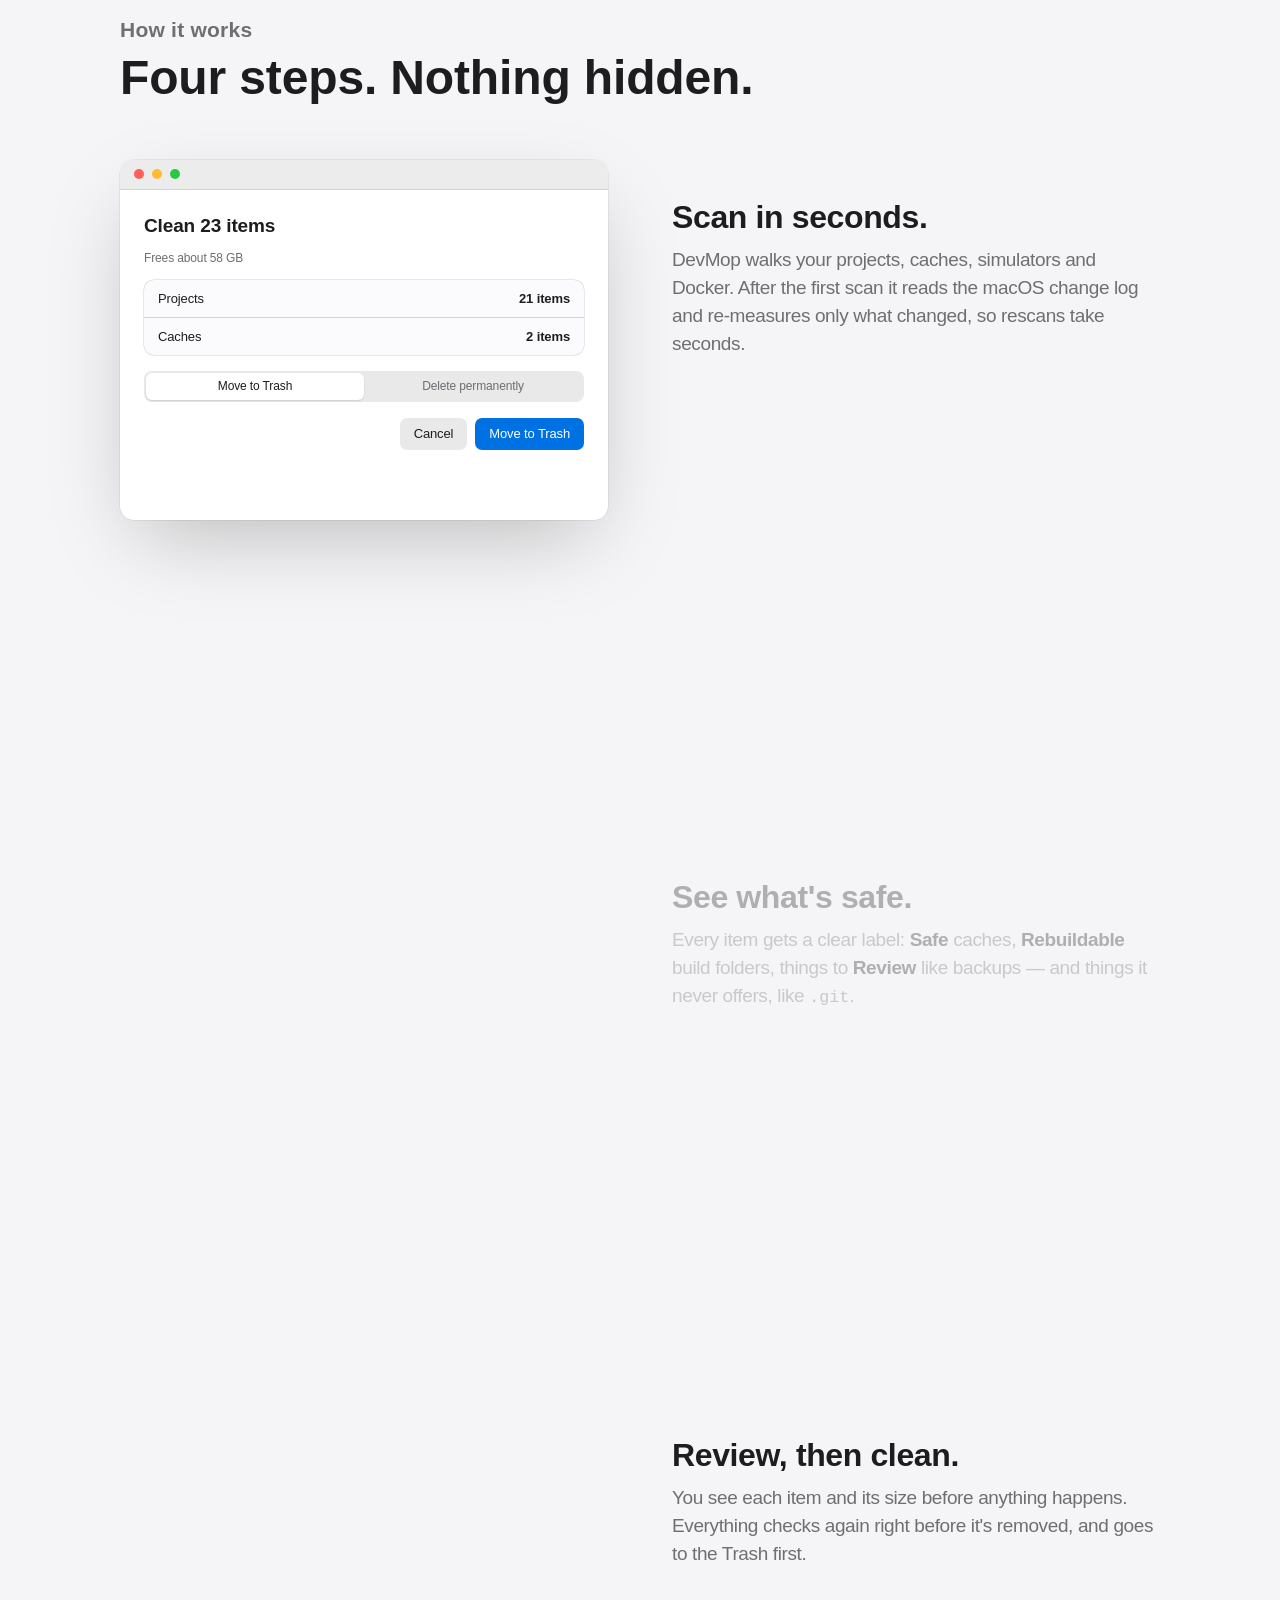
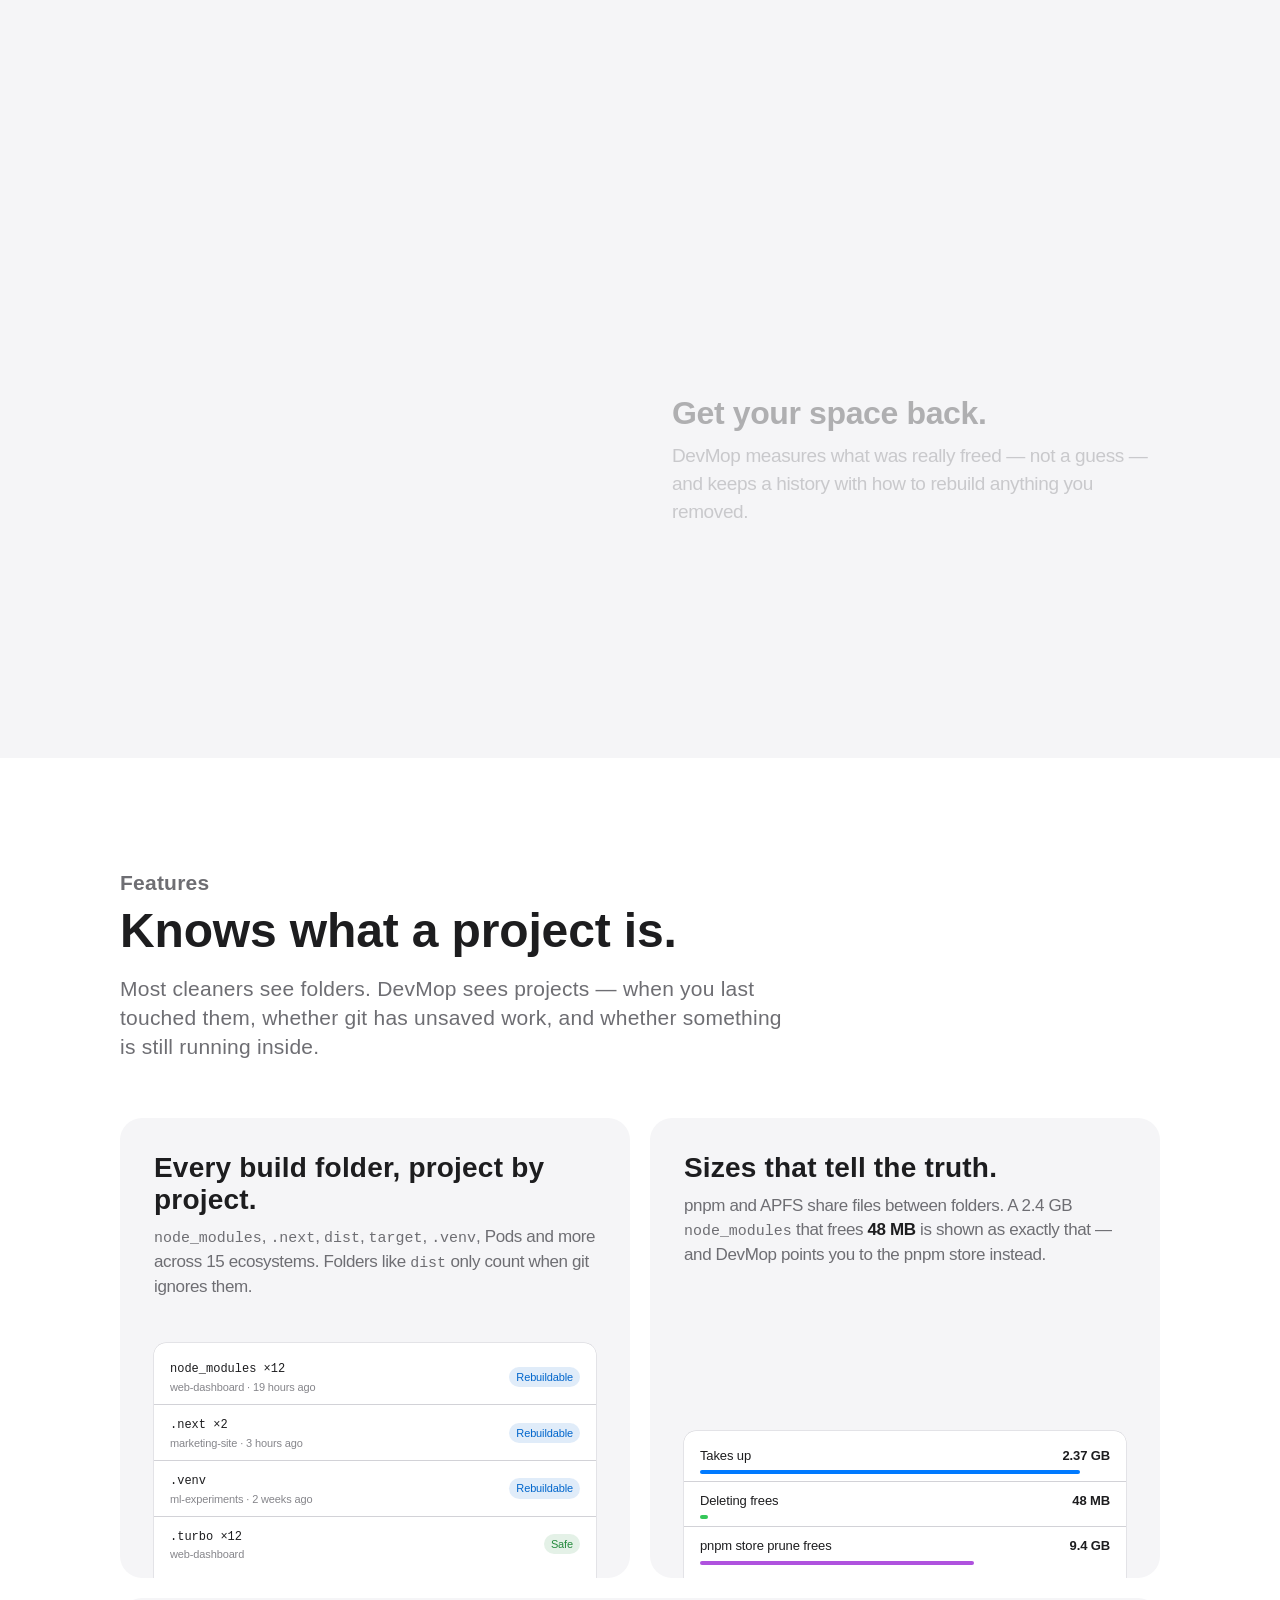
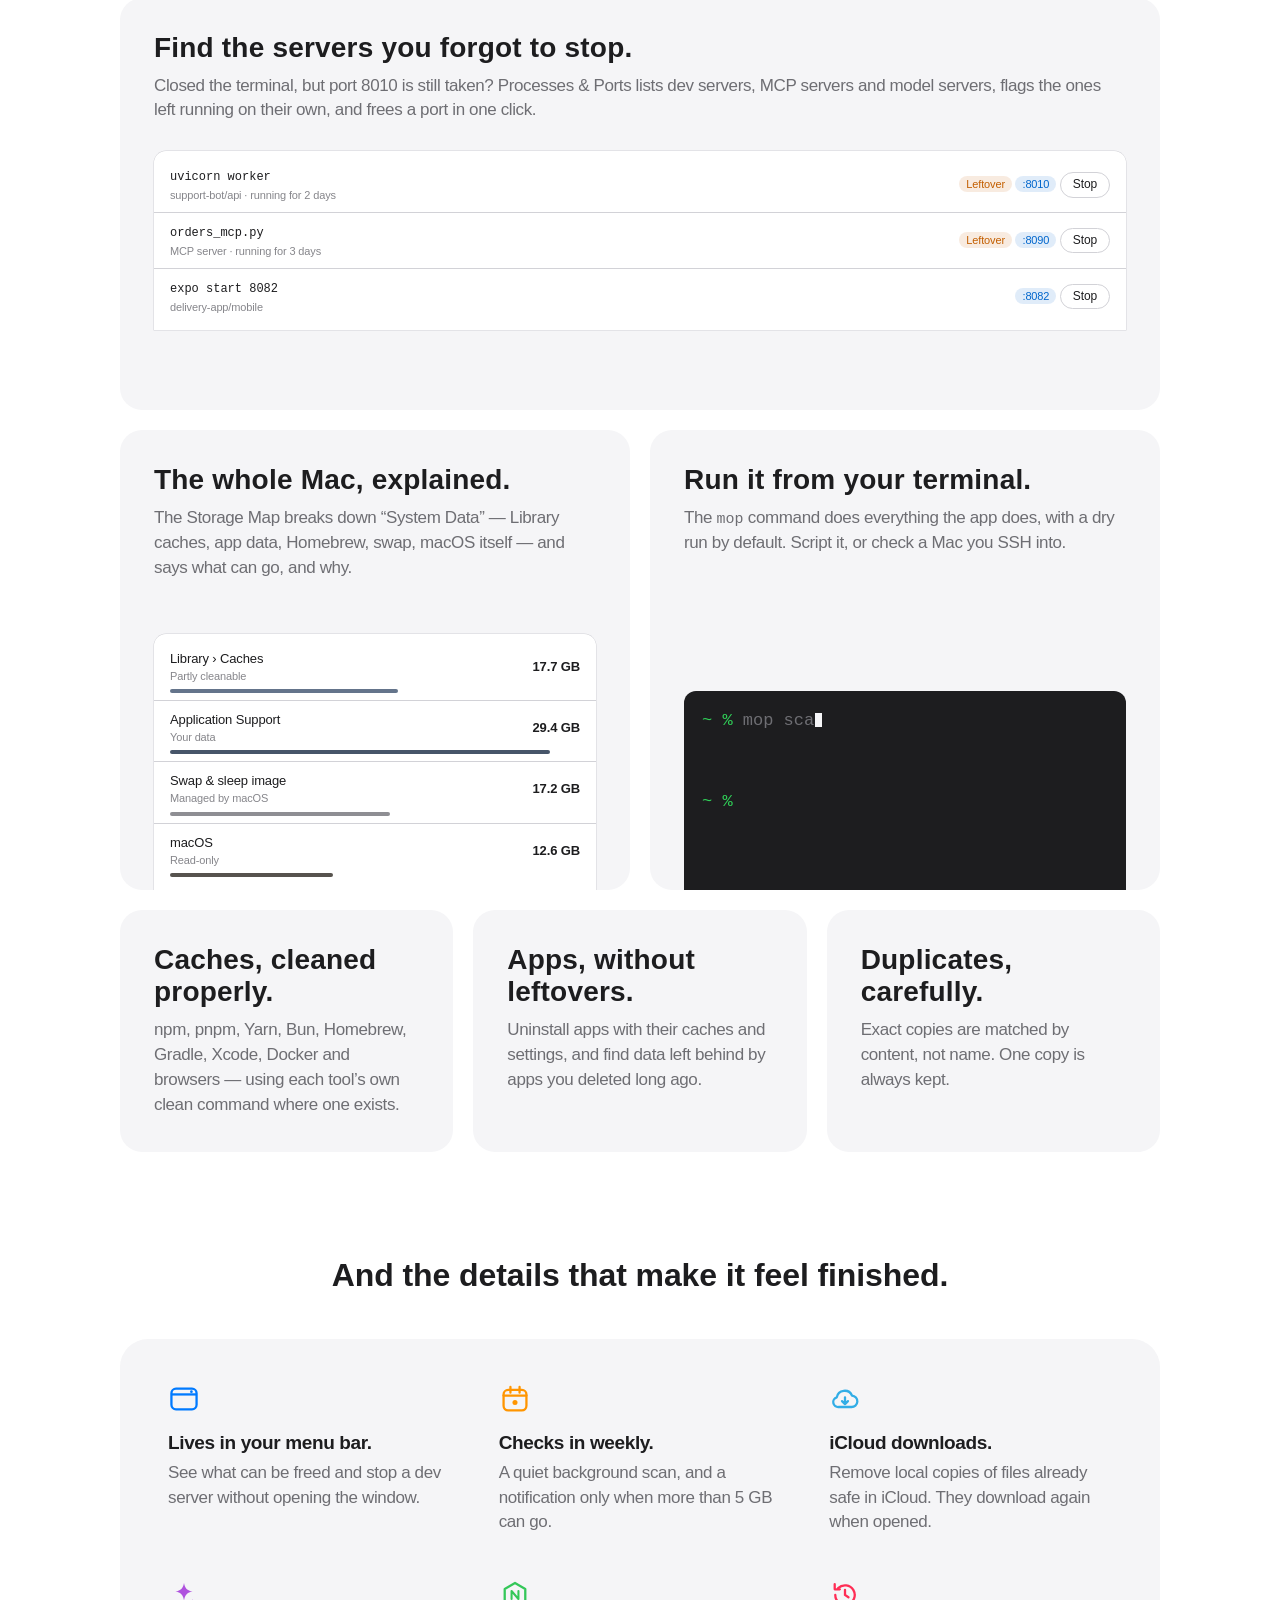
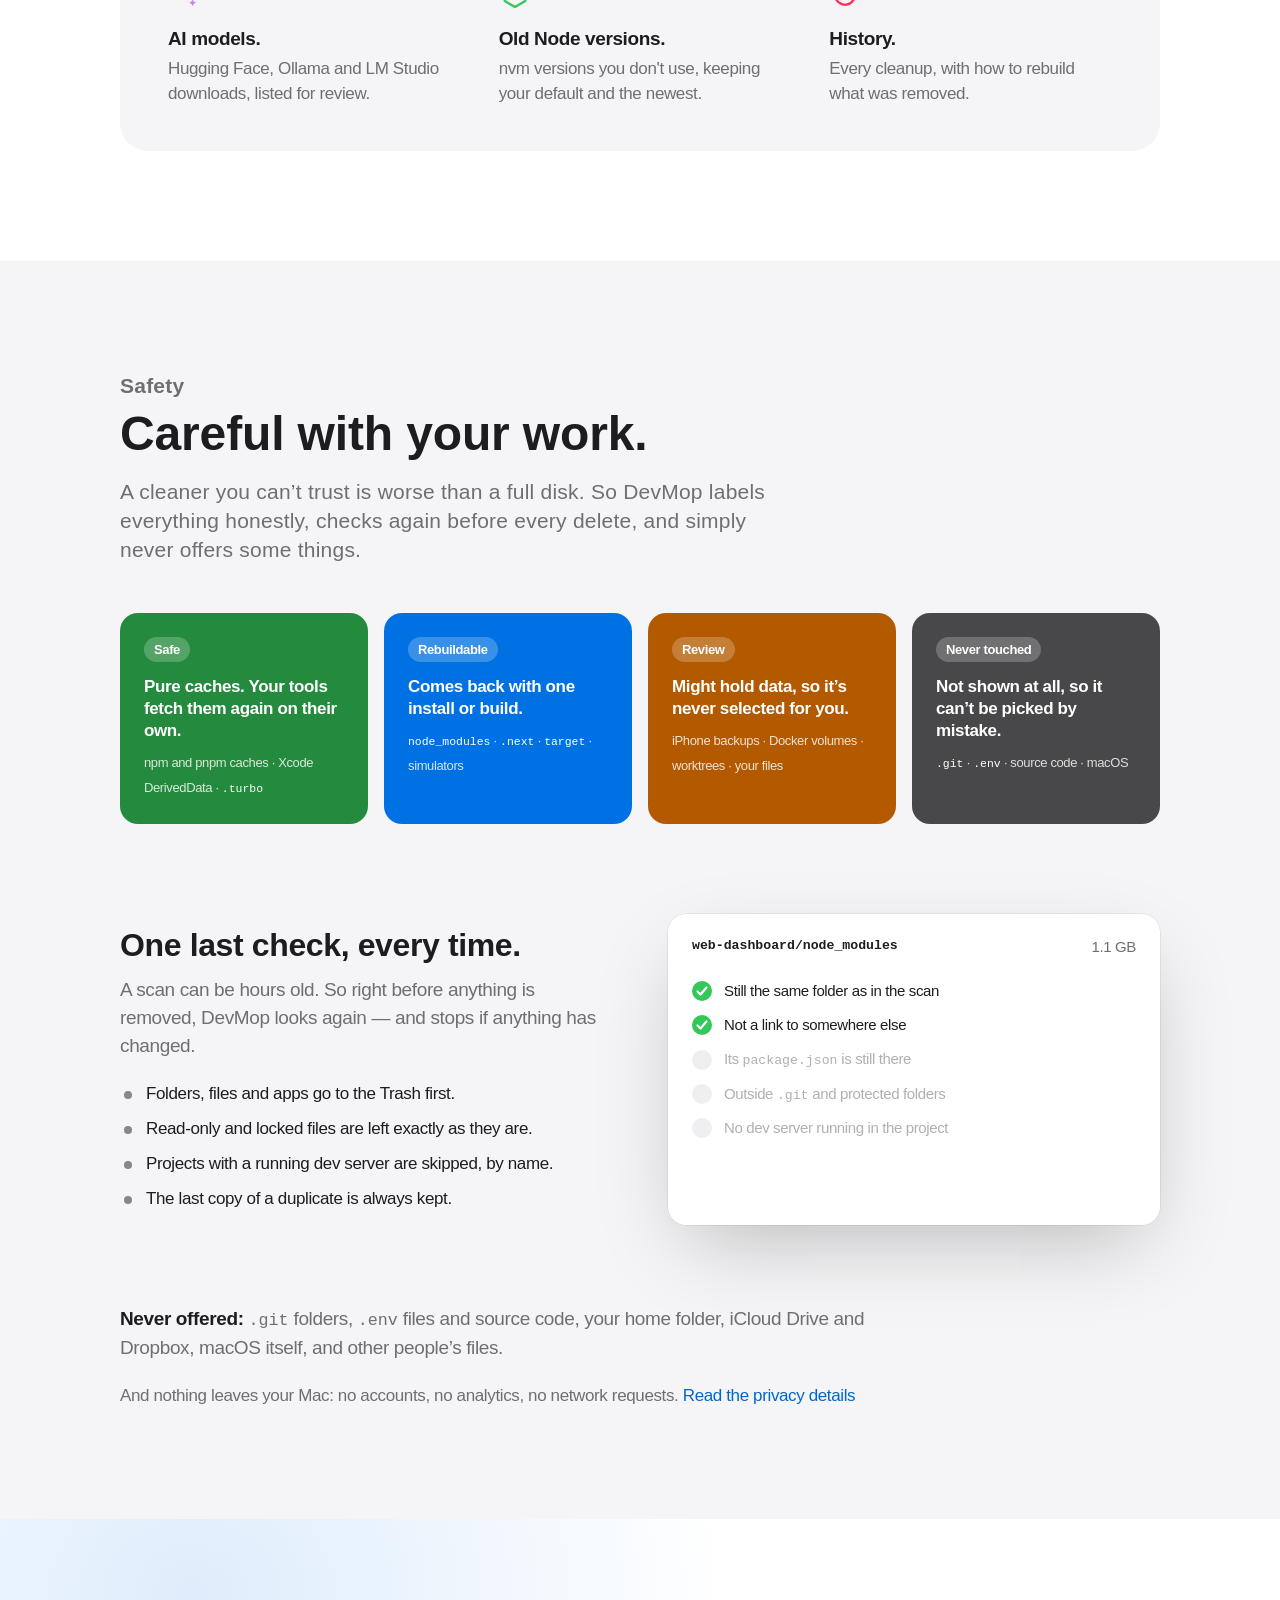
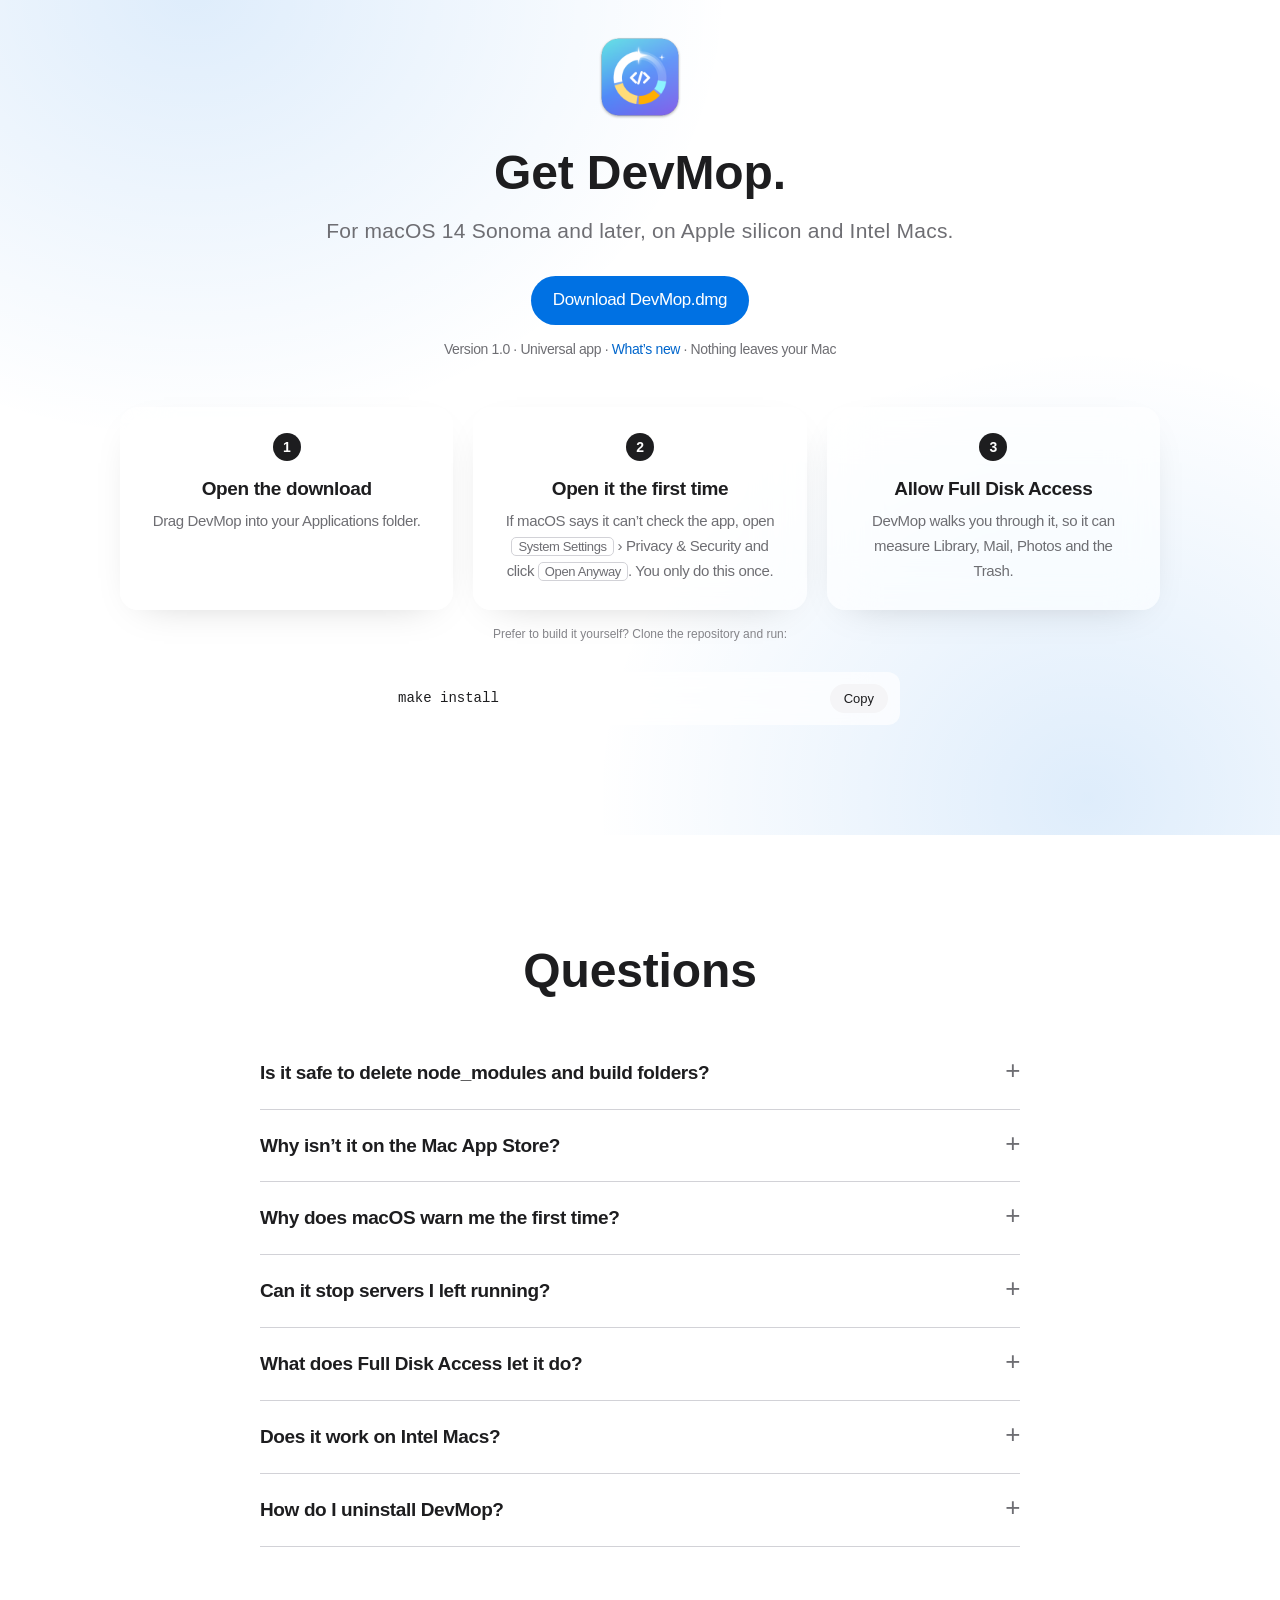
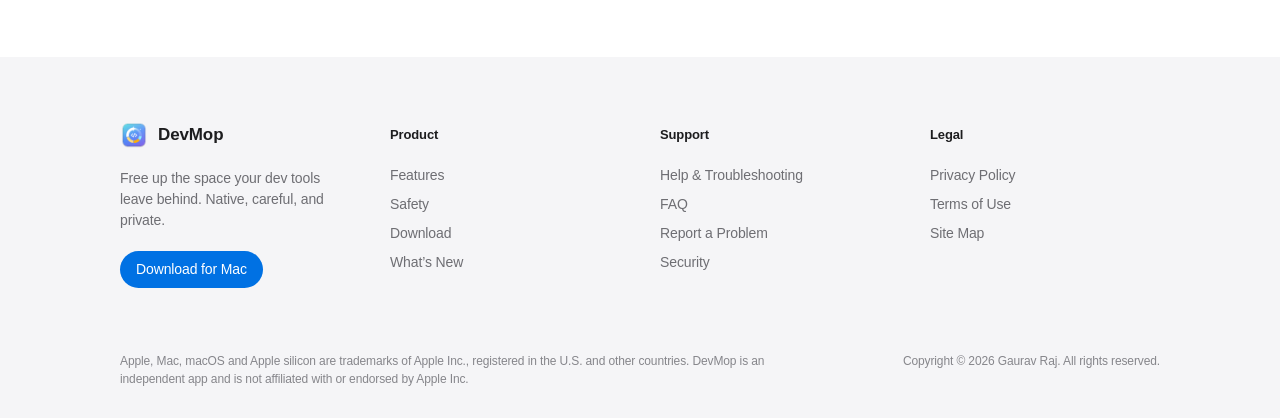
==== commit 17e17510: "Host the site on Vercel and route contact to GitHub Co-Authored-By: Claude Opus 5.5 <noreply@anthrop" ====
--- a/docs/index.html
+++ b/docs/index.html
@@ -6,15 +6,15 @@
   <meta name="color-scheme" content="light dark">
   <meta name="theme-color" content="#ffffff" media="(prefers-color-scheme: light)">
   <meta name="theme-color" content="#000000" media="(prefers-color-scheme: dark)">
-  <link rel="canonical" href="https://gaurav-r-a-j.github.io/devmop/">
+  <link rel="canonical" href="https://devmop.vercel.app/">
   <title>DevMop — Free up the space your dev tools leave behind</title>
   <meta name="description" content="DevMop is a native Mac app that finds old node_modules, build folders, caches, simulators, Docker data and leftover dev servers, and cleans them safely.">
   <meta property="og:title" content="DevMop for Mac">
   <meta property="og:description" content="Free up the space your dev tools leave behind. Native, private, careful.">
-  <meta property="og:image" content="https://gaurav-r-a-j.github.io/devmop/assets/og.png">
+  <meta property="og:image" content="https://devmop.vercel.app/assets/og.png">
   <meta property="og:image:width" content="1200">
   <meta property="og:image:height" content="630">
-  <meta property="og:url" content="https://gaurav-r-a-j.github.io/devmop/">
+  <meta property="og:url" content="https://devmop.vercel.app/">
   <meta property="og:type" content="website">
   <meta name="twitter:card" content="summary_large_image">
   <link rel="icon" href="assets/favicon-64.png" type="image/png">
